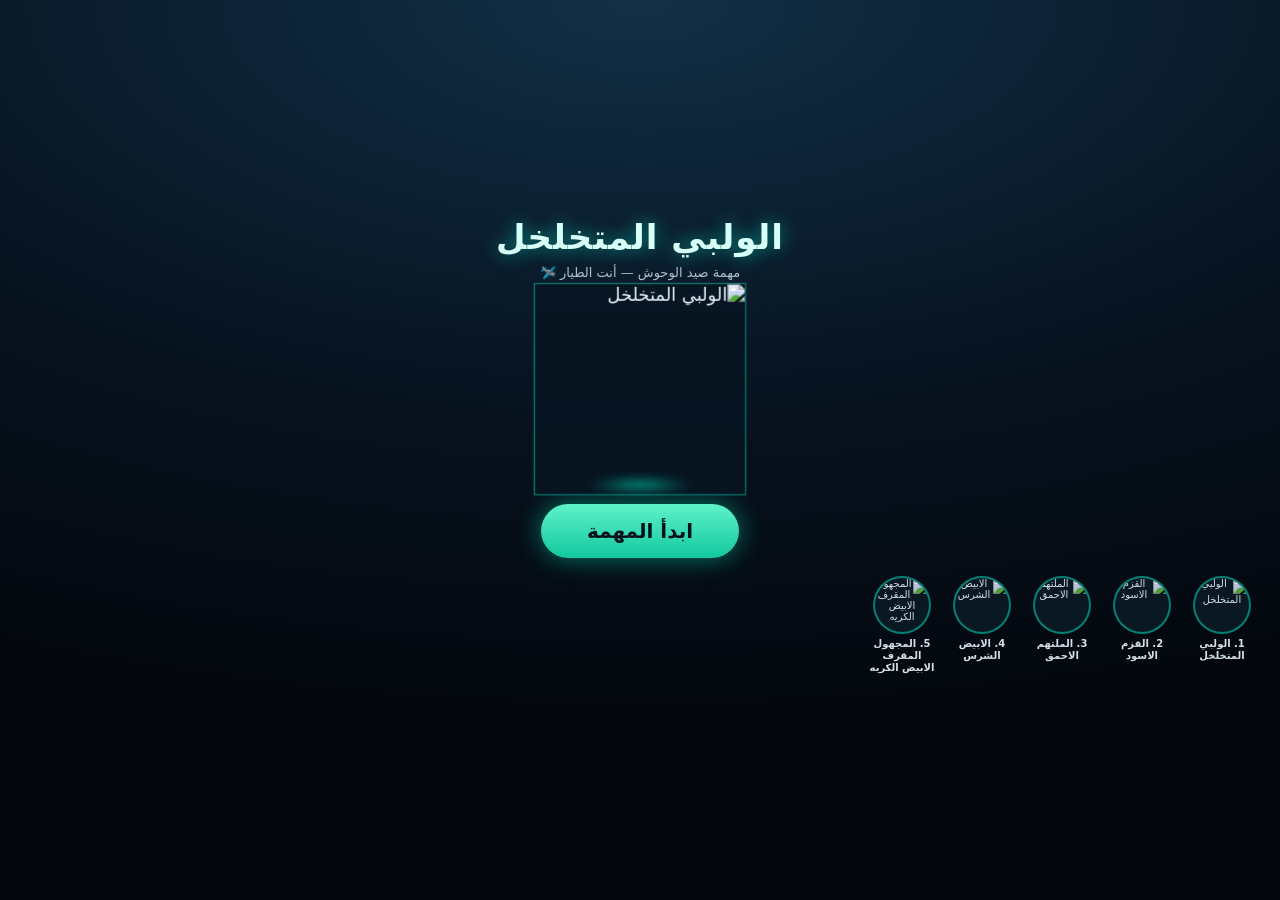
==== index.html @ d109f7a3 "Rename index (1).html to index.html" ====
<!DOCTYPE html>
<html lang="ar" dir="rtl">
<head>
<meta charset="utf-8">
<meta name="viewport" content="width=device-width,initial-scale=1,maximum-scale=1,user-scalable=no,viewport-fit=cover">
<meta name="theme-color" content="#050a12">
<title>الولبي المتخلخل — صيد الوحوش</title>
<style>
  *{box-sizing:border-box;margin:0;padding:0;-webkit-tap-highlight-color:transparent}
  html,body{height:100%;overflow:hidden;background:#050a12;color:#eaf6ff;
    font-family:"Segoe UI",Tahoma,system-ui,-apple-system,sans-serif;
    touch-action:none;overscroll-behavior:none;user-select:none;-webkit-user-select:none}
  #app{position:fixed;inset:0;overflow:hidden}
  .screen{position:absolute;inset:0;display:flex;flex-direction:column}
  .hidden{display:none!important}

  /* ===== شاشة البداية ===== */
  #intro{z-index:10;align-items:center;justify-content:center;gap:14px;padding:16px;
    background:radial-gradient(120% 80% at 50% 0%,#123047 0%,#071320 55%,#03070d 100%);overflow:auto}
  #intro h1{font-size:clamp(22px,7vw,34px);letter-spacing:1px;text-align:center;
    text-shadow:0 0 18px rgba(0,255,220,.55);color:#d8fff7}
  #intro p.sub{font-size:13px;opacity:.75;text-align:center;margin-top:-6px}
  .cube-box{width:190px;height:190px;perspective:900px;flex:0 0 auto}
  .cube{position:relative;width:190px;height:190px;transform-style:preserve-3d;animation:spin 14s linear infinite}
  .cube .face{position:absolute;width:190px;height:190px;border:1px solid rgba(0,255,220,.5);
    background:rgba(8,22,34,.9);overflow:hidden;backface-visibility:hidden}
  .cube .face img{width:100%;height:100%;object-fit:cover;display:block}
  .cube .f{transform:rotateY(0deg) translateZ(95px)}
  .cube .bk{transform:rotateY(180deg) translateZ(95px)}
  .cube .r{transform:rotateY(90deg) translateZ(95px)}
  .cube .l{transform:rotateY(-90deg) translateZ(95px)}
  .cube .t{transform:rotateX(90deg) translateZ(95px)}
  .cube .bt{transform:rotateX(-90deg) translateZ(95px)}
  @keyframes spin{from{transform:rotateX(-20deg) rotateY(0)}to{transform:rotateX(-20deg) rotateY(360deg)}}
  .glow{position:relative}
  .glow:after{content:"";position:absolute;left:50%;bottom:-14px;width:150px;height:26px;transform:translateX(-50%);
    background:radial-gradient(50% 50% at 50% 50%,rgba(0,255,210,.55),transparent 70%);filter:blur(4px)}
  .big-btn{margin-top:6px;padding:15px 46px;border:0;border-radius:40px;font-size:20px;font-weight:700;
    color:#02121a;background:linear-gradient(180deg,#5ef2c8,#13c8a0);box-shadow:0 0 26px rgba(0,255,200,.45);
    font-family:inherit;cursor:pointer;animation:pulse 1.6s ease-in-out infinite}
  @keyframes pulse{0%,100%{transform:scale(1)}50%{transform:scale(1.05)}}
  .roster{display:flex;gap:8px;overflow-x:auto;width:100%;padding:4px 6px 10px;-webkit-overflow-scrolling:touch}
  .roster .m{flex:0 0 auto;width:72px;text-align:center;font-size:10px;opacity:.9}
  .roster .m img{width:58px;height:58px;object-fit:cover;border-radius:50%;border:2px solid rgba(0,255,220,.5);
    background:#0b1a26;display:block;margin:0 auto 4px}
  .roster .m b{display:block;font-weight:600;line-height:1.2}

  /* ===== شاشة اللعبة ===== */
  #game{z-index:5}
  #topbar{position:relative;height:15vh;min-height:88px;max-height:140px;flex:0 0 auto;
    border-bottom:1px solid rgba(0,255,220,.25);background:#04090f}
  #mini{position:absolute;inset:0;width:100%;height:100%;display:block}
  .mini-tag{position:absolute;top:4px;right:8px;font-size:11px;padding:2px 8px;border-radius:20px;
    background:rgba(0,0,0,.5);border:1px solid rgba(0,255,220,.4);color:#7ff5d8;pointer-events:none}
  #muteBtn{position:absolute;top:4px;left:8px;z-index:6;width:34px;height:34px;border-radius:50%;
    border:1px solid rgba(0,255,220,.4);background:rgba(0,0,0,.5);color:#7ff5d8;font-size:15px;cursor:pointer}
  #stage{position:relative;flex:1 1 auto;overflow:hidden}
  #arena{position:absolute;inset:0;width:100%;height:100%;display:block;z-index:1}
  #hud{position:absolute;z-index:3;top:6px;right:8px;left:8px;display:flex;align-items:center;gap:8px;pointer-events:none}
  .hpwrap{flex:1;height:15px;border:1px solid rgba(90,255,170,.55);border-radius:9px;background:rgba(0,0,0,.45);overflow:hidden}
  #hpfill{height:100%;width:100%;background:linear-gradient(90deg,#22c55e,#bef264);transition:width .12s}
  #hpnum{font-size:12px;min-width:56px;text-align:center;background:rgba(0,0,0,.45);padding:3px 6px;border-radius:8px}
  #wavelabel{font-size:12px;padding:3px 10px;border-radius:10px;background:rgba(0,0,0,.45);
    border:1px solid rgba(0,255,220,.35);color:#ffd166;white-space:nowrap}
  #banner{position:absolute;z-index:3;left:50%;top:34%;transform:translateX(-50%);font-size:clamp(18px,6vw,28px);
    font-weight:700;color:#ffe08a;text-shadow:0 0 18px rgba(255,180,0,.6);pointer-events:none;opacity:0;transition:opacity .3s;text-align:center}
  #banner.show{opacity:1}

  /* ===== الجويستيك ===== */
  #joyBase{position:fixed;z-index:8;width:120px;height:120px;border-radius:50%;border:2px solid rgba(0,255,220,.35);
    background:rgba(0,255,220,.07);transform:translate(-50%,-50%);pointer-events:none;display:none}
  #joyKnob{position:absolute;left:50%;top:50%;width:52px;height:52px;margin:-26px 0 0 -26px;border-radius:50%;
    background:radial-gradient(circle at 35% 30%,#9dfff0,#12b79a);box-shadow:0 0 18px rgba(0,255,220,.6)}
  #joyLayer{position:absolute;inset:0;z-index:2}

  /* ===== شاشة النهاية ===== */
  #over{z-index:20;align-items:center;justify-content:center;gap:16px;padding:24px;text-align:center;
    background:rgba(3,7,13,.92);backdrop-filter:blur(3px)}
  #overTitle{font-size:clamp(26px,9vw,44px);font-weight:800;color:#ff5b5b;text-shadow:0 0 26px rgba(255,40,40,.7)}
  #overTitle.win{color:#7dffb2;text-shadow:0 0 26px rgba(0,255,140,.6)}
  #overSub{font-size:14px;opacity:.85;line-height:1.8}
  .row{display:flex;gap:10px;flex-wrap:wrap;justify-content:center}
  .btn2{padding:12px 26px;border-radius:30px;border:1px solid rgba(0,255,220,.5);background:rgba(0,255,220,.12);
    color:#dffff7;font-size:16px;font-family:inherit;cursor:pointer}
  .btn2.solid{background:linear-gradient(180deg,#5ef2c8,#13c8a0);color:#02121a;border:0;font-weight:700}
</style>
</head>
<body>
<div id="app">

  <!-- أول بوص: الصورة جوه مكعب -->
  <div id="intro" class="screen">
    <h1>الولبي المتخلخل</h1>
    <p class="sub">مهمة صيد الوحوش — أنت الطيار 🛩️</p>
    <div class="cube-box glow">
      <div class="cube">
        <div class="face f"><img src="https://i.ibb.co/kg8KTv5J/IMG20260928122647.jpg" alt="الولبي المتخلخل"></div>
        <div class="face bk"></div>
        <div class="face r"></div>
        <div class="face l"></div>
        <div class="face t"></div>
        <div class="face bt"></div>
      </div>
    </div>
    <button class="big-btn" id="startBtn">ابدأ المهمة</button>
    <div class="roster" id="roster"></div>
  </div>

  <!-- شاشة اللعب -->
  <div id="game" class="screen hidden">
    <div id="topbar">
      <canvas id="mini"></canvas>
      <div class="mini-tag">نسخة الطائرة ✈️</div>
      <button id="muteBtn">🔊</button>
    </div>
    <div id="stage">
      <canvas id="arena"></canvas>
      <div id="joyLayer"></div>
      <div id="hud">
        <div class="hpwrap"><div id="hpfill"></div></div>
        <div id="hpnum">100</div>
        <div id="wavelabel">الموجة 1</div>
      </div>
      <div id="banner"></div>
    </div>
  </div>

  <!-- النهاية -->
  <div id="over" class="screen hidden">
    <div id="overTitle">لقد قتلت الزنجي</div>
    <div id="overSub"></div>
    <div class="row">
      <button class="btn2 solid" id="againBtn">إعادة</button>
      <button class="btn2" id="menuBtn">القائمة</button>
    </div>
  </div>

  <div id="joyBase"><div id="joyKnob"></div></div>
</div>

<script>
/* ============================================================
   بيانات الوحوش والصور
   ============================================================ */
const IMG = {
  wolby : 'https://i.ibb.co/kg8KTv5J/IMG20260928122647.jpg',  // 1 الولبي المتخلخل
  dwarf : 'https://i.ibb.co/MkSFHKRn/IMG20260927105029.jpg',  // 2 القزم الاسود
  eater : 'https://i.ibb.co/8nrqvqby/IMG20261004083141.jpg',  // 3 الملتهم الاحمق
  fierce: 'https://i.ibb.co/tpVdhmXd/IMG20260927105042.jpg',  // 4 الابيض الشرس
  horror: 'https://i.ibb.co/tPXL0GkJ/IMG20260927105217.jpg'   // 5 المجهول المقرف الابيض الكريه
};
const WAVES = [
  {key:'wolby' , name:'الولبي المتخلخل'              , hp:8 , speed:95 , hover:290, fire:3.2, bspeed:230, spread:0   , fol:2, dmg:8 , pattern:0, r:78},
  {key:'dwarf' , name:'القزم الاسود'                 , hp:14, speed:115, hover:275, fire:2.4, bspeed:280, spread:0.14, fol:3, dmg:9 , pattern:1, r:74},
  {key:'eater' , name:'الملتهم الاحمق'               , hp:22, speed:135, hover:260, fire:1.8, bspeed:320, spread:0.30, fol:3, dmg:11, pattern:2, r:72},
  {key:'fierce', name:'الابيض الشرس'                 , hp:30, speed:155, hover:245, fire:1.4, bspeed:360, spread:0.45, fol:4, dmg:12, pattern:3, r:70},
  {key:'horror', name:'المجهول المقرف الابيض الكريه' , hp:42, speed:175, hover:230, fire:1.0, bspeed:410, spread:0.60, fol:5, dmg:14, pattern:4, r:68}
];

/* ============================================================
   تحميل الصور
   ============================================================ */
const PICS = {};
for (const k in IMG){ const im = new Image(); im.crossOrigin='anonymous'; im.src = IMG[k]; PICS[k]=im; }

/* ============================================================
   عناصر DOM
   ============================================================ */
const $ = s => document.querySelector(s);
const intro = $('#intro'), game = $('#game'), over = $('#over');
const arena = $('#arena'), mini = $('#mini');
const hpfill = $('#hpfill'), hpnum = $('#hpnum'), wavelabel = $('#wavelabel'), banner = $('#banner');
const joyBase = $('#joyBase'), joyKnob = $('#joyKnob'), joyLayer = $('#joyLayer');
const muteBtn = $('#muteBtn');
const actx = arena.getContext('2d'), mctx = mini.getContext('2d');

/* ============================================================
   صوت بسيط
   ============================================================ */
let AC=null, MUTE=false;
function ac(){ try{ if(!AC) AC=new (window.AudioContext||window.webkitAudioContext)(); if(AC.state==='suspended')AC.resume(); }catch(e){AC=null;} return AC; }
function tone(f1,f2,dur,type,vol){
  const c=ac(); if(!c||MUTE) return;
  const o=c.createOscillator(), g=c.createGain();
  o.type=type||'square'; o.frequency.setValueAtTime(f1,c.currentTime);
  o.frequency.exponentialRampToValueAtTime(Math.max(40,f2),c.currentTime+dur);
  g.gain.setValueAtTime(vol||0.05,c.currentTime);
  g.gain.exponentialRampToValueAtTime(0.0001,c.currentTime+dur);
  o.connect(g); g.connect(c.destination); o.start(); o.stop(c.currentTime+dur+0.02);
}
function boom(dur,vol){
  const c=ac(); if(!c||MUTE) return;
  const n=Math.floor(c.sampleRate*dur), b=c.createBuffer(1,n,c.sampleRate), d=b.getChannelData(0);
  for(let i=0;i<n;i++) d[i]=(Math.random()*2-1)*Math.pow(1-i/n,2);
  const s=c.createBufferSource(); s.buffer=b;
  const g=c.createGain(); g.gain.value=vol||0.18;
  s.connect(g); g.connect(c.destination); s.start();
}
function buzz(){ if(navigator.vibrate) try{navigator.vibrate(35);}catch(e){} }

/* ============================================================
   حالة اللعبة
   ============================================================ */
const ARENA_X = 170, ZMAX = 900, CAM_H = 380, D0 = 350;
const PLAYER_Y = 95, PLAYER_R = 34;
const G = {
  state:'intro', wave:0, score:0, time:0, shake:0, flash:0,
  monster:null, followers:[], bullets:[], ebullets:[], parts:[],
  player:{x:0,z:70,hp:100,maxHp:100,cd:0,inv:0,alive:true},
  joy:{on:false,id:null,ox:0,oy:0,x:0,y:0},
  keys:{}
};

/* ============================================================
   القياسات
   ============================================================ */
let W=0,H=0,CX=0,horizon=0,DPR=1, MW=0,MH=0;
function resize(){
  DPR = Math.min(2, window.devicePixelRatio||1);
  const st = $('#stage').getBoundingClientRect();
  W = Math.max(1,st.width); H = Math.max(1,st.height);
  arena.width = W*DPR; arena.height = H*DPR;
  arena.style.width = W+'px'; arena.style.height = H+'px';
  actx.setTransform(DPR,0,0,DPR,0,0);
  CX = W/2; horizon = H*0.16;

  const tb = $('#topbar').getBoundingClientRect();
  MW = Math.max(1,tb.width); MH = Math.max(1,tb.height);
  mini.width = MW*DPR; mini.height = MH*DPR;
  mini.style.width = MW+'px'; mini.style.height = MH+'px';
  mctx.setTransform(DPR,0,0,DPR,0,0);
}
window.addEventListener('resize', resize);
window.addEventListener('orientationchange', ()=>setTimeout(resize,250));
if (window.visualViewport) window.visualViewport.addEventListener('resize', resize);

/* ============================================================
   الإسقاط (كاميرا حقيقية)
   ============================================================ */
function proj(x,y,z){
  const s = D0/(D0+Math.max(0,z));
  const k = (H-horizon)*s/CAM_H;
  return { x: CX + x*k, y: horizon + (CAM_H-y)*k, k };
}
const clamp=(v,a,b)=>v<a?a:(v>b?b:v);

/* ============================================================
   الجويستيك (سحب في أي مكان بالشاشة)
   ============================================================ */
function joyStart(e){
  if(G.state!=='playing') return;
  const t = e.touches? e.touches[0] : e;
  G.joy.on=true; G.joy.id = (e.touches? e.touches[0].identifier : e.pointerId);
  G.joy.ox=t.clientX; G.joy.oy=t.clientY; G.joy.x=0; G.joy.y=0;
  joyBase.style.display='block';
  joyBase.style.left=t.clientX+'px'; joyBase.style.top=t.clientY+'px';
  joyKnob.style.transform='translate(0px,0px)';
  e.preventDefault();
}
function joyMove(e){
  if(!G.joy.on) return;
  const list = e.touches? Array.from(e.touches) : [e];
  const t = list.find(x=> (e.touches? x.identifier : x.pointerId) === G.joy.id) || list[0];
  if(!t) return;
  const dx = t.clientX-G.joy.ox, dy = t.clientY-G.joy.oy;
  const R = 52, d = Math.hypot(dx,dy);
  const kk = d>R? R/d : 1;
  G.joy.x = (dx*kk)/R; G.joy.y = (dy*kk)/R;
  joyKnob.style.transform = 'translate('+(dx*kk)+'px,'+(dy*kk)+'px)';
  e.preventDefault();
}
function joyEnd(){
  G.joy.on=false; G.joy.x=0; G.joy.y=0; joyBase.style.display='none';
}
joyLayer.addEventListener('touchstart', joyStart, {passive:false});
joyLayer.addEventListener('touchmove', joyMove, {passive:false});
joyLayer.addEventListener('touchend', joyEnd);
joyLayer.addEventListener('touchcancel', joyEnd);
joyLayer.addEventListener('mousedown', joyStart);
window.addEventListener('mousemove', joyMove);
window.addEventListener('mouseup', joyEnd);

window.addEventListener('keydown', e=>{ G.keys[e.key.toLowerCase()]=true; if(e.key===' ') e.preventDefault(); });
window.addEventListener('keyup',   e=>{ G.keys[e.key.toLowerCase()]=false; });

/* ============================================================
   بدء وإيقاف
   ============================================================ */
function startGame(){
  G.state='playing'; G.wave=0; G.score=0; G.time=0;
  G.bullets.length=0; G.ebullets.length=0; G.parts.length=0;
  G.player.x=0; G.player.z=70; G.player.hp=100; G.player.cd=0; G.player.inv=0; G.player.alive=true;
  G.shake=0; G.flash=0;
  intro.classList.add('hidden'); over.classList.add('hidden'); game.classList.remove('hidden');
  resize();
  startWave(0);
}
function startWave(i){
  G.wave=i; const w=WAVES[i];
  G.monster = { x:0, y:PLAYER_Y, z:640, t:0, phase:Math.random()*6, hp:w.hp, maxhp:w.hp,
                r:w.r, fireCd:w.fire*0.8, dashCd:5, dashT:0, hitFlash:0 };
  G.followers.length=0;
  for(let k=0;k<w.fol;k++){
    G.followers.push({ang:Math.random()*6.28, rad:52+Math.random()*40, x:0, y:PLAYER_Y, z:640, hp:1, t:Math.random()*6});
  }
  wavelabel.textContent = 'الموجة '+(i+1)+' — '+w.name;
  showBanner(w.name+' ظهر!');
  tone(220,520,.18,'square',.05);
}
function showBanner(txt){ banner.textContent=txt; banner.classList.add('show'); clearTimeout(showBanner._t);
  showBanner._t = setTimeout(()=>banner.classList.remove('show'), 1400); }

function gameOver(win){
  G.state = win? 'won':'dead';
  const t=$('#overTitle'), s=$('#overSub');
  if(win){ t.textContent='انتهت المهمة! 🏆'; t.classList.add('win');
    s.innerHTML='قتلت كل الوحوش الخمسة 🔪<br>النقاط: '+G.score; }
  else { t.textContent='لقد قتلت الزنجي'; t.classList.remove('win');
    s.innerHTML='الزنجي موت... وبقي الزنوجي 😎<br>وصلت للموجة '+(G.wave+1)+' — النقاط: '+G.score; }
  over.classList.remove('hidden');
  tone(300,60,.5,'sawtooth',.08);
}
$('#startBtn').addEventListener('click', startGame);
$('#againBtn').addEventListener('click', startGame);
$('#menuBtn').addEventListener('click', ()=>{ over.classList.add('hidden'); game.classList.add('hidden'); intro.classList.remove('hidden'); G.state='intro'; });
muteBtn.addEventListener('click', ()=>{ MUTE=!MUTE; muteBtn.textContent = MUTE?'🔇':'🔊'; });

/* ============================================================
   رسم الصور
   ============================================================ */
function drawFace(ctx, img, x, y, r, flash){
  ctx.save();
  ctx.beginPath(); ctx.arc(x,y,Math.max(2,r),0,6.2832); ctx.closePath();
  ctx.save(); ctx.clip();
  if(img && img.complete && img.naturalWidth){
    ctx.drawImage(img, x-r, y-r, r*2, r*2);
  } else {
    const gr=ctx.createRadialGradient(x-r*0.3,y-r*0.35,r*0.1,x,y,r);
    gr.addColorStop(0,'#7c8cff'); gr.addColorStop(1,'#2a0f3d');
    ctx.fillStyle=gr; ctx.fillRect(x-r,y-r,r*2,r*2);
  }
  if(flash>0){ ctx.fillStyle='rgba(255,255,255,'+Math.min(.85,flash)+')'; ctx.fillRect(x-r,y-r,r*2,r*2); }
  ctx.restore();
  ctx.lineWidth=Math.max(1,r*0.09); ctx.strokeStyle='rgba(0,255,210,.75)'; ctx.stroke();
  // عيون حمراء
  ctx.fillStyle='rgba(255,60,60,.9)';
  const ex=r*0.3, ey=-r*0.12, er=Math.max(1.2,r*0.13);
  ctx.beginPath(); ctx.arc(x-ex,y+ey,er,0,6.2832); ctx.arc(x+ex,y+ey,er,0,6.2832); ctx.fill();
  ctx.restore();
}
function drawPlane(ctx, x, y, k, tilt){
  ctx.save(); ctx.translate(x,y); ctx.rotate(tilt||0); ctx.scale(k,k);
  ctx.shadowColor='rgba(0,255,220,.9)'; ctx.shadowBlur=14;
  ctx.fillStyle='#8ffbe4';
  ctx.beginPath(); ctx.moveTo(0,-26); ctx.lineTo(7,-4); ctx.lineTo(24,12); ctx.lineTo(24,19);
  ctx.lineTo(7,11); ctx.lineTo(6,22); ctx.lineTo(14,26); ctx.lineTo(14,30); ctx.lineTo(0,25);
  ctx.lineTo(-14,30); ctx.lineTo(-14,26); ctx.lineTo(-6,22); ctx.lineTo(-7,11); ctx.lineTo(-24,19);
  ctx.lineTo(-24,12); ctx.lineTo(-7,-4); ctx.closePath(); ctx.fill();
  ctx.shadowBlur=0; ctx.fillStyle='#0b5f6b';
  ctx.beginPath(); ctx.ellipse(0,-8,4,10,0,0,6.2832); ctx.fill();
  ctx.restore();
}

/* ============================================================
   تحديث اللعبة
   ============================================================ */
function update(dt){
  G.time += dt;
  if(G.state!=='playing') return;
  const P=G.player, w=WAVES[G.wave];

  if(G.shake>0) G.shake = Math.max(0, G.shake-dt*3);
  if(G.flash>0) G.flash = Math.max(0, G.flash-dt*2.5);

  // --- حركة الطيار (الجويستيك) ---
  let jx = G.joy.x, jy = G.joy.y;
  if(G.keys['arrowleft']||G.keys['a']) jx -= 1;
  if(G.keys['arrowright']||G.keys['d']) jx += 1;
  if(G.keys['arrowup']||G.keys['w']) jy -= 1;
  if(G.keys['arrowdown']||G.keys['s']) jy += 1;
  const m=Math.hypot(jx,jy); if(m>1){jx/=m; jy/=m;}
  const SPD=340;
  P.x += jx*SPD*dt; P.z -= jy*SPD*dt;
  P.x = clamp(P.x, -ARENA_X+26, ARENA_X-26);
  P.z = clamp(P.z, 18, 430);

  // --- إطلاق تلقائي (حركة واحدة بس) ---
  P.cd -= dt;
  if(P.cd<=0 && P.alive){
    P.cd = 0.2;
    let vx=0; const TM=G.monster;
    if(TM && Math.abs(P.x-TM.x)<170) vx = clamp((TM.x-P.x)*1.3, -300, 300);
    G.bullets.push({x:P.x,y:PLAYER_Y,z:P.z+18,vx:vx,vz:760,life:2.2,pr:7});
    tone(760,420,.06,'square',.022);
  }

  // --- الوحش ---
  const M=G.monster;
  if(M){
    M.t += dt;
    if(M.hitFlash>0) M.hitFlash-=dt*4;
    if(M.z > w.hover){ M.z = Math.max(w.hover, M.z - w.speed*dt); }
    // اندفاع للوحش الأخير
    if(w.pattern===4){
      M.dashCd -= dt;
      if(M.dashCd<=0){ M.dashCd=4.5; M.dashT=0.75; }
      if(M.dashT>0){ M.dashT-=dt; M.z = Math.max(150, M.z-210*dt); }
    }
    M.x = Math.sin(M.t*0.85 + M.phase) * (ARENA_X*0.55);
    M.y = PLAYER_Y + Math.sin(M.t*1.7)*12;

    M.fireCd -= dt;
    if(M.fireCd<=0){
      M.fireCd = w.fire*(0.85+Math.random()*0.3);
      shootPattern(M,w);
    }
    if(M.hp<=0){ killMonster(); return; }
  }

  // --- الأتباع (لا يطلقون نار) ---
  for(let i=G.followers.length-1;i>=0;i--){
    const f=G.followers[i];
    f.t += dt; f.ang += dt*1.5;
    const FM=G.monster; if(!FM) break;
    f.x = FM.x + Math.cos(f.ang)*f.rad;
    f.y = PLAYER_Y + Math.sin(f.ang*1.3)*45;
    f.z = FM.z + Math.sin(f.ang*0.8)*40;
    if(P.alive && P.inv<=0){
      const d=Math.hypot(f.x-P.x, f.z-P.z);
      if(d<52){ P.hp -= 6; P.inv=0.5; G.flash=0.5; G.shake=0.5; buzz(); tone(180,90,.12,'sawtooth',.05); }
    }
    if(f.hp<=0) G.followers.splice(i,1);
  }

  // --- رصاصات اللاعب ---
  for(let i=G.bullets.length-1;i>=0;i--){
    const b=G.bullets[i];
    b.pz=b.z; b.x+=b.vx*dt; b.z+=b.vz*dt; b.life-=dt;
    if(b.life<=0 || b.z>ZMAX+40){ G.bullets.splice(i,1); continue; }
    let hitF=false;
    for(let k=G.followers.length-1;k>=0;k--){
      const f=G.followers[k];
      if(b.pz<f.z+30 && b.z>=f.z-30 && Math.abs(b.x-f.x)<42 && Math.abs(b.y-f.y)<50){
        f.hp=0; hitF=true; boom(.12,.08); tone(300,150,.08,'square',.04);
        G.parts.push({x:f.x,y:f.y,z:f.z,vx:(Math.random()-.5)*120,vy:(Math.random()-.5)*120,vz:(Math.random()-.5)*120,life:.5,c:'#7dffb2'});
        break;
      }
    }
    if(hitF){ G.bullets.splice(i,1); continue; }
    if(M && b.pz<M.z+34 && b.z>=M.z-34 && Math.abs(b.x-M.x)<M.r+10 && Math.abs(b.y-M.y)<M.r+14){
      M.hp-=1; M.hitFlash=.8; G.shake=Math.max(G.shake,.25);
      G.parts.push({x:b.x,y:b.y,z:M.z,vx:(Math.random()-.5)*160,vy:(Math.random()-.5)*160,vz:80,life:.4,c:'#ffe08a'});
      tone(520,260,.08,'square',.05);
      G.bullets.splice(i,1);
    }
  }

  // --- رصاصات الوحوش ---
  for(let i=G.ebullets.length-1;i>=0;i--){
    const b=G.ebullets[i];
    b.x+=b.vx*dt; b.y+=b.vy*dt; b.z+=b.vz*dt; b.life-=dt;
    if(b.life<=0 || b.z<-60 || Math.abs(b.x)>900 || b.y<-200){ G.ebullets.splice(i,1); continue; }
    if(P.alive && P.inv<=0){
      const d=Math.hypot(b.x-P.x, (b.y-PLAYER_Y)*0.9, b.z-P.z);
      if(d<PLAYER_R+10){
        P.hp -= b.dmg; P.inv=0.55; G.flash=0.8; G.shake=0.7; buzz();
        tone(220,70,.16,'sawtooth',.07);
        G.ebullets.splice(i,1);
        if(P.hp<=0){ P.hp=0; P.alive=false; gameOver(false); return; }
      }
    }
  }

  // --- جزيئات ---
  for(let i=G.parts.length-1;i>=0;i--){
    const p=G.parts[i];
    p.x+=p.vx*dt; p.y+=p.vy*dt; p.z+=p.vz*dt; p.life-=dt;
    if(p.life<=0) G.parts.splice(i,1);
  }

  // --- الشريط العلوي ---
  hpfill.style.width = (P.hp/P.maxHp*100)+'%';
  hpnum.textContent = Math.ceil(P.hp);
  if(P.hp<30) hpfill.style.background='linear-gradient(90deg,#ef4444,#f97316)';
  else hpfill.style.background='linear-gradient(90deg,#22c55e,#bef264)';
}

function shootPattern(M,w){
  const P=G.player;
  const dx=P.x-M.x, dy=PLAYER_Y-M.y, dz=P.z-M.z;
  const L=Math.hypot(dx,dy,dz)||1;
  const ux=dx/L, uy=dy/L, uz=dz/L;
  const n = w.pattern>=2 ? (w.pattern>=3?3:2) : 1;
  for(let i=0;i<n;i++){
    const a = (i-(n-1)/2)*w.spread;
    const ca=Math.cos(a), sa=Math.sin(a);
    const vx=ux*ca-uz*sa, vz=ux*sa+uz*ca;
    G.ebullets.push({x:M.x, y:M.y, z:M.z-20, vx:vx*w.bspeed, vy:uy*w.bspeed*0.5, vz:vz*w.bspeed,
                      life:4, dmg:w.dmg, r:9});
  }
  if(w.pattern===4 && Math.random()<0.5){
    G.ebullets.push({x:M.x, y:M.y, z:M.z-20, vx:(Math.random()-.5)*160, vy:-20, vz:-180, life:3, dmg:w.dmg, r:9});
  }
  tone(180,120,.09,'triangle',.035);
}

function killMonster(){
  const M=G.monster, w=WAVES[G.wave];
  for(let i=0;i<26;i++){
    G.parts.push({x:M.x+(Math.random()-.5)*M.r, y:M.y+(Math.random()-.5)*M.r, z:M.z,
      vx:(Math.random()-.5)*260, vy:(Math.random()-.5)*260, vz:(Math.random()-.5)*200+60, life:.9, c:'#ffb347'});
  }
  boom(.5,.25); G.shake=1; G.score += 100*(G.wave+1);
  G.monster=null; G.followers.length=0; G.ebullets.length=0;
  tone(400,60,.4,'sawtooth',.08);
  if(G.wave>=WAVES.length-1){ gameOver(true); return; }
  showBanner('اتقضي على '+w.name+' ✅');
  setTimeout(()=>{ if(G.state==='playing') startWave(G.wave+1); }, 1300);
}

/* ============================================================
   رسم الساحة (المكعب)
   ============================================================ */
function drawRoom(ctx){
  const HW=ARENA_X, WH=250;
  const tl=proj(-HW,WH,ZMAX), tr=proj(HW,WH,ZMAX), bl=proj(-HW,0,ZMAX), br=proj(HW,0,ZMAX);
  const g=ctx.createLinearGradient(0,tl.y,0,bl.y);
  g.addColorStop(0,'#0d2438'); g.addColorStop(1,'#061320');
  ctx.fillStyle=g; ctx.fillRect(tl.x,tl.y,br.x-tl.x,bl.y-tl.y);
  const nl=proj(-HW,0,0), nr=proj(HW,0,0);
  ctx.beginPath(); ctx.moveTo(nl.x,nl.y); ctx.lineTo(nr.x,nr.y); ctx.lineTo(br.x,br.y); ctx.lineTo(bl.x,bl.y); ctx.closePath();
  const gf=ctx.createLinearGradient(0,nl.y,0,bl.y);
  gf.addColorStop(0,'#0a1c2c'); gf.addColorStop(1,'#071622');
  ctx.fillStyle=gf; ctx.fill();
  ctx.strokeStyle='rgba(0,255,220,.13)'; ctx.lineWidth=1;
  for(let z=0;z<=ZMAX;z+=90){
    const a=proj(-HW,0,z), b=proj(HW,0,z);
    ctx.beginPath(); ctx.moveTo(a.x,a.y); ctx.lineTo(b.x,b.y); ctx.stroke();
  }
  for(let x=-HW;x<=HW;x+=85){
    const a=proj(x,0,0), b=proj(x,0,ZMAX);
    ctx.beginPath(); ctx.moveTo(a.x,a.y); ctx.lineTo(b.x,b.y); ctx.stroke();
  }
  ctx.strokeStyle='rgba(0,255,220,.55)'; ctx.lineWidth=2;
  const edges=[
    [proj(-HW,0,0),proj(HW,0,0)],[proj(-HW,0,ZMAX),proj(HW,0,ZMAX)],
    [proj(-HW,WH,0),proj(HW,WH,0)],[proj(-HW,WH,ZMAX),proj(HW,WH,ZMAX)],
    [proj(-HW,0,0),proj(-HW,WH,0)],[proj(HW,0,0),proj(HW,WH,0)],
    [proj(-HW,0,ZMAX),proj(-HW,WH,ZMAX)],[proj(HW,0,ZMAX),proj(HW,WH,ZMAX)],
    [proj(-HW,WH,0),proj(-HW,WH,ZMAX)],[proj(HW,WH,0),proj(HW,WH,ZMAX)]
  ];
  edges.forEach(e=>{ ctx.beginPath(); ctx.moveTo(e[0].x,e[0].y); ctx.lineTo(e[1].x,e[1].y); ctx.stroke(); });
  ctx.fillStyle='rgba(120,255,225,.2)'; ctx.textAlign='center';
  ctx.font='bold '+Math.max(12,Math.round(bl.y-tl.y))+'px sans-serif';
  ctx.fillText('مكعب الوحوش', CX, (tl.y+bl.y)/2);
}

function drawArena(){
  const ctx=actx;
  ctx.clearRect(0,0,W,H);
  const bg=ctx.createLinearGradient(0,0,0,H);
  bg.addColorStop(0,'#081826'); bg.addColorStop(1,'#03080e');
  ctx.fillStyle=bg; ctx.fillRect(0,0,W,H);

  ctx.save();
  if(G.shake>0){ const s=G.shake*7; ctx.translate((Math.random()-.5)*s,(Math.random()-.5)*s); }
  drawRoom(ctx);

  const M=G.monster;
  for(const f of G.followers){
    const p=proj(f.x,f.y,f.z);
    drawFace(ctx,PICS[WAVES[G.wave].key],p.x,p.y,Math.max(4,34*p.k),0);
  }
  if(M){
    const p=proj(M.x,M.y,M.z);
    const gg=ctx.createRadialGradient(p.x,p.y,2,p.x,p.y,Math.max(10,M.r*p.k*1.6));
    gg.addColorStop(0,'rgba(255,60,60,.35)'); gg.addColorStop(1,'rgba(255,60,60,0)');
    ctx.fillStyle=gg; ctx.fillRect(p.x-M.r*p.k*1.7,p.y-M.r*p.k*1.7,M.r*p.k*3.4,M.r*p.k*3.4);
    drawFace(ctx,PICS[WAVES[G.wave].key],p.x,p.y,Math.max(6,M.r*p.k),Math.max(0,M.hitFlash));
    const bw=Math.max(40,M.r*p.k*1.6), bx=p.x-bw/2, by=p.y-M.r*p.k-14;
    ctx.fillStyle='rgba(0,0,0,.55)'; ctx.fillRect(bx,by,bw,6);
    ctx.fillStyle='#ef4444'; ctx.fillRect(bx,by,bw*(M.hp/M.maxhp),6);
  }
  for(const b of G.ebullets){
    const p=proj(b.x,b.y,b.z);
    const r=Math.max(2.5,b.r*p.k);
    ctx.shadowColor='rgba(255,80,80,.9)'; ctx.shadowBlur=10;
    ctx.fillStyle='#ff6b6b'; ctx.beginPath(); ctx.arc(p.x,p.y,r,0,6.2832); ctx.fill();
    ctx.shadowBlur=0;
  }
  for(const b of G.bullets){
    const p=proj(b.x,b.y,b.z);
    const r=Math.max(2,b.pr*p.k);
    ctx.shadowColor='rgba(180,255,120,.9)'; ctx.shadowBlur=8;
    ctx.fillStyle='#d9ff7a'; ctx.beginPath(); ctx.arc(p.x,p.y,r,0,6.2832); ctx.fill();
    ctx.shadowBlur=0;
  }
  for(const p of G.parts){
    const q=proj(p.x,p.y,p.z);
    const r=Math.max(1.5,6*p.k);
    ctx.globalAlpha=Math.max(0,p.life);
    ctx.fillStyle=p.c; ctx.beginPath(); ctx.arc(q.x,q.y,r,0,6.2832); ctx.fill();
    ctx.globalAlpha=1;
  }
  const P=G.player;
  if(P.alive){
    const p=proj(P.x,PLAYER_Y,P.z);
    const tilt=clamp(G.joy.x*0.5,-0.5,0.5);
    ctx.globalAlpha = P.inv>0 ? 0.45 : 1;
    drawPlane(ctx,p.x,p.y,p.k*1.1,tilt);
    ctx.globalAlpha=1;
  }
  ctx.restore();

  if(G.flash>0){ ctx.fillStyle='rgba(255,0,0,'+(G.flash*0.5)+')'; ctx.fillRect(0,0,W,H); }
}

/* ============================================================
   نسخة الطائرة (الشريط العلوي)
   ============================================================ */
const MINI = {
  m:{x:1.05, hp:26, max:26, y:.55, t:0},
  p:{x:.12, y:.5, t:0, cd:0},
  bs:[], rs:[]
};
function miniUpdate(dt){
  MINI.m.t+=dt; MINI.p.t+=dt;
  const target=.74;
  if(MINI.m.x>target) MINI.m.x=Math.max(target, MINI.m.x - (0.085+MINI.m.t*0.004)*dt*2.4);
  MINI.m.y = .52 + Math.sin(MINI.m.t*1.4)*.13;
  MINI.p.y = .5 + Math.sin(MINI.p.t*2.2)*.22;
  MINI.p.x = .12 + Math.sin(MINI.p.t*0.7)*.02;
  MINI.p.cd-=dt;
  if(MINI.p.cd<=0){
    MINI.p.cd=.24;
    MINI.bs.push({x:MINI.p.x+.05, y:MINI.p.y});
    tone(900,600,.05,'square',.012);
  }
  for(let i=MINI.bs.length-1;i>=0;i--){
    const b=MINI.bs[i]; b.x+=1.05*dt;
    if(b.x>1.2){ MINI.bs.splice(i,1); continue; }
    if(Math.abs(b.x-MINI.m.x)<0.05 && Math.abs(b.y-MINI.m.y)<0.2){
      MINI.m.hp-=1; MINI.bs.splice(i,1);
      MINI.rs.push({x:MINI.m.x,y:MINI.m.y,t:0});
      tone(600,300,.05,'square',.02);
    }
  }
  for(let i=MINI.rs.length-1;i>=0;i--){ MINI.rs[i].t+=dt; if(MINI.rs[i].t>0.4) MINI.rs.splice(i,1); }
  if(MINI.m.hp<=0){ MINI.m.hp=MINI.m.max; MINI.m.x=1.08; MINI.m.t=0; }
}
function miniDraw(){
  const ctx=mctx; ctx.clearRect(0,0,MW,MH);
  const g=ctx.createLinearGradient(0,0,0,MH);
  g.addColorStop(0,'#123a55'); g.addColorStop(.7,'#0b2130'); g.addColorStop(1,'#081722');
  ctx.fillStyle=g; ctx.fillRect(0,0,MW,MH);
  ctx.fillStyle='rgba(255,255,255,.25)';
  for(let i=0;i<26;i++){ const x=(i*97%MW), y=(i*53%MH); ctx.fillRect(x,y,1.5,1.5); }
  ctx.fillStyle='rgba(0,255,220,.08)'; ctx.fillRect(0,MH*0.78,MW,MH*0.22);
  ctx.strokeStyle='rgba(0,255,220,.3)'; ctx.beginPath(); ctx.moveTo(0,MH*0.78); ctx.lineTo(MW,MH*0.78); ctx.stroke();

  const mk = Math.min(MH*0.30, 32);
  // أتباع الوحش (لا يطلقون نار)
  for(let i=0;i<2;i++){
    const fx=MINI.m.x+0.12+i*0.1, fy=MINI.m.y+0.10+(i%2?0.06:-0.04);
    drawFace(ctx,PICS.wolby,fx*MW,fy*MH,mk*0.5,0);
  }
  // الوحش الأول
  drawFace(ctx,PICS.wolby,MINI.m.x*MW,MINI.m.y*MH,mk,0);
  // رصاصات
  ctx.fillStyle='#d9ff7a';
  for(const b of MINI.bs){ ctx.fillRect(b.x*MW, b.y*MH-1.5, 9, 3); }
  // الطائرة
  const px=MINI.p.x*MW, py=MINI.p.y*MH, ps=Math.min(MH*0.014,1.5);
  ctx.save(); ctx.translate(px,py); ctx.scale(ps*4,ps*4);
  ctx.fillStyle='#9dfff0'; ctx.shadowColor='rgba(0,255,220,.8)'; ctx.shadowBlur=8;
  ctx.beginPath(); ctx.moveTo(10,0); ctx.lineTo(-6,-6); ctx.lineTo(-3,0); ctx.lineTo(-6,6); ctx.closePath(); ctx.fill();
  ctx.restore();
  // انفجارات
  for(const r of MINI.rs){
    ctx.globalAlpha=1-r.t/0.4; ctx.fillStyle='#ffb347';
    ctx.beginPath(); ctx.arc(r.x*MW,r.y*MH,mk*(0.4+r.t),0,6.2832); ctx.fill();
  }
  ctx.globalAlpha=1;
  // شريط صحة الوحش في الشريط
  ctx.fillStyle='rgba(0,0,0,.5)'; ctx.fillRect(6,MH-11,90,6);
  ctx.fillStyle='#ff6b6b'; ctx.fillRect(6,MH-11,90*(MINI.m.hp/MINI.m.max),6);
}

/* ============================================================
   الحلقة الرئيسية
   ============================================================ */
let last=performance.now();
function loop(now){
  let dt=(now-last)/1000; last=now;
  if(dt>0.05) dt=0.05;
  update(dt);
  drawArena();
  miniUpdate(dt); miniDraw();
  requestAnimationFrame(loop);
}

/* ============================================================
   قائمة الوحوش في الشاشة الأولى
   ============================================================ */
(function roster(){
  const r=$('#roster');
  WAVES.forEach((w,i)=>{
    const d=document.createElement('div'); d.className='m';
    d.innerHTML='<img src="'+IMG[w.key]+'" alt="'+w.name+'"><b>'+(i+1)+'. '+w.name+'</b>';
    r.appendChild(d);
  });
})();

/* ============================================================
   تشغيل
   ============================================================ */
resize();
requestAnimationFrame(loop);
</script>
</body>
</html>
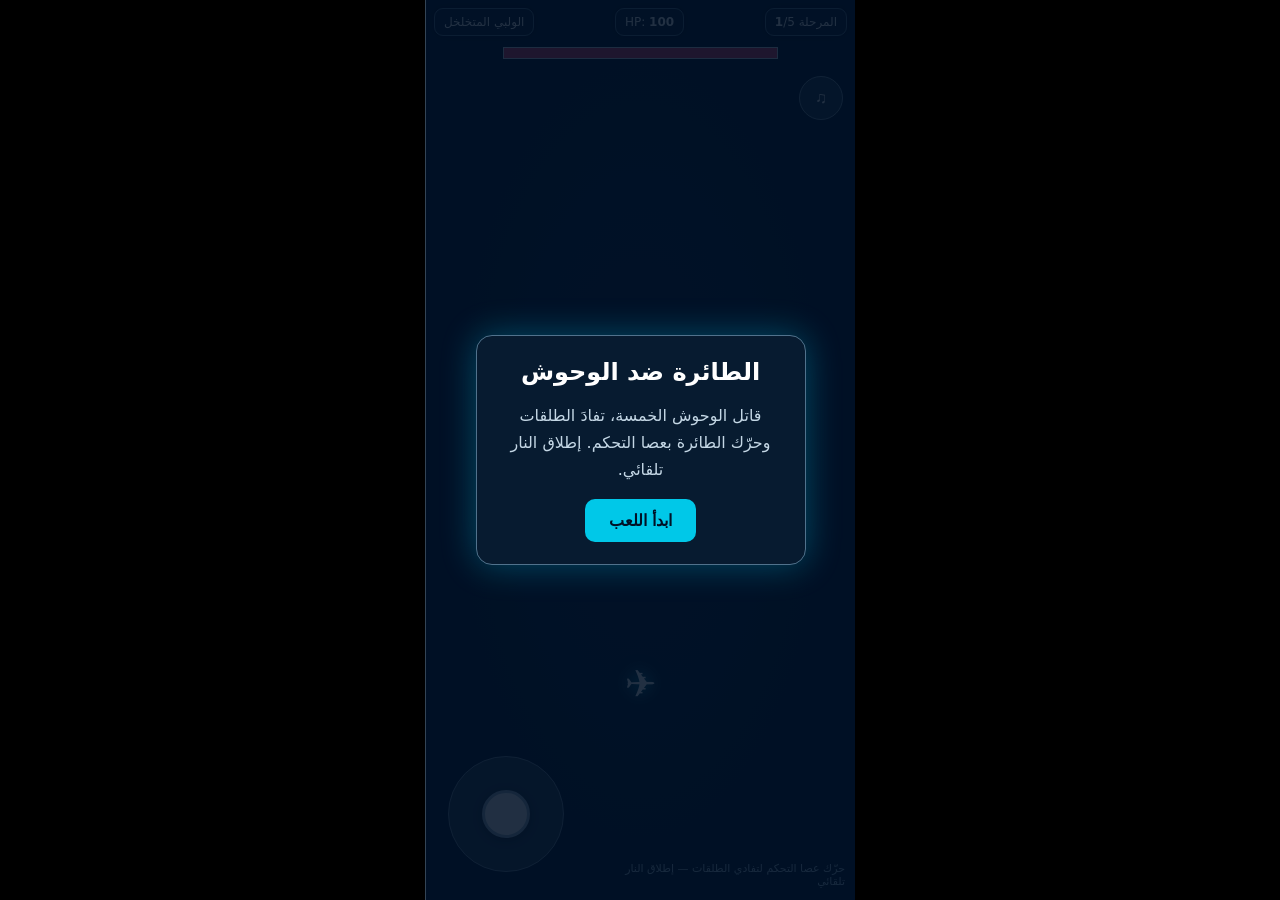
==== commit 75525133: "Update print statement from 'Hello' to 'Goodbye'" ====
--- a/index.html
+++ b/index.html
@@ -1,721 +1,102 @@
-<!DOCTYPE html>
+<!doctype html>
 <html lang="ar" dir="rtl">
 <head>
 <meta charset="utf-8">
-<meta name="viewport" content="width=device-width,initial-scale=1,maximum-scale=1,user-scalable=no,viewport-fit=cover">
-<meta name="theme-color" content="#050a12">
-<title>الولبي المتخلخل — صيد الوحوش</title>
+<meta name="viewport" content="width=device-width,initial-scale=1,maximum-scale=1,user-scalable=no">
+<title>الولبي المتخلخل</title>
 <style>
-  *{box-sizing:border-box;margin:0;padding:0;-webkit-tap-highlight-color:transparent}
-  html,body{height:100%;overflow:hidden;background:#050a12;color:#eaf6ff;
-    font-family:"Segoe UI",Tahoma,system-ui,-apple-system,sans-serif;
-    touch-action:none;overscroll-behavior:none;user-select:none;-webkit-user-select:none}
-  #app{position:fixed;inset:0;overflow:hidden}
-  .screen{position:absolute;inset:0;display:flex;flex-direction:column}
-  .hidden{display:none!important}
-
-  /* ===== شاشة البداية ===== */
-  #intro{z-index:10;align-items:center;justify-content:center;gap:14px;padding:16px;
-    background:radial-gradient(120% 80% at 50% 0%,#123047 0%,#071320 55%,#03070d 100%);overflow:auto}
-  #intro h1{font-size:clamp(22px,7vw,34px);letter-spacing:1px;text-align:center;
-    text-shadow:0 0 18px rgba(0,255,220,.55);color:#d8fff7}
-  #intro p.sub{font-size:13px;opacity:.75;text-align:center;margin-top:-6px}
-  .cube-box{width:190px;height:190px;perspective:900px;flex:0 0 auto}
-  .cube{position:relative;width:190px;height:190px;transform-style:preserve-3d;animation:spin 14s linear infinite}
-  .cube .face{position:absolute;width:190px;height:190px;border:1px solid rgba(0,255,220,.5);
-    background:rgba(8,22,34,.9);overflow:hidden;backface-visibility:hidden}
-  .cube .face img{width:100%;height:100%;object-fit:cover;display:block}
-  .cube .f{transform:rotateY(0deg) translateZ(95px)}
-  .cube .bk{transform:rotateY(180deg) translateZ(95px)}
-  .cube .r{transform:rotateY(90deg) translateZ(95px)}
-  .cube .l{transform:rotateY(-90deg) translateZ(95px)}
-  .cube .t{transform:rotateX(90deg) translateZ(95px)}
-  .cube .bt{transform:rotateX(-90deg) translateZ(95px)}
-  @keyframes spin{from{transform:rotateX(-20deg) rotateY(0)}to{transform:rotateX(-20deg) rotateY(360deg)}}
-  .glow{position:relative}
-  .glow:after{content:"";position:absolute;left:50%;bottom:-14px;width:150px;height:26px;transform:translateX(-50%);
-    background:radial-gradient(50% 50% at 50% 50%,rgba(0,255,210,.55),transparent 70%);filter:blur(4px)}
-  .big-btn{margin-top:6px;padding:15px 46px;border:0;border-radius:40px;font-size:20px;font-weight:700;
-    color:#02121a;background:linear-gradient(180deg,#5ef2c8,#13c8a0);box-shadow:0 0 26px rgba(0,255,200,.45);
-    font-family:inherit;cursor:pointer;animation:pulse 1.6s ease-in-out infinite}
-  @keyframes pulse{0%,100%{transform:scale(1)}50%{transform:scale(1.05)}}
-  .roster{display:flex;gap:8px;overflow-x:auto;width:100%;padding:4px 6px 10px;-webkit-overflow-scrolling:touch}
-  .roster .m{flex:0 0 auto;width:72px;text-align:center;font-size:10px;opacity:.9}
-  .roster .m img{width:58px;height:58px;object-fit:cover;border-radius:50%;border:2px solid rgba(0,255,220,.5);
-    background:#0b1a26;display:block;margin:0 auto 4px}
-  .roster .m b{display:block;font-weight:600;line-height:1.2}
-
-  /* ===== شاشة اللعبة ===== */
-  #game{z-index:5}
-  #topbar{position:relative;height:15vh;min-height:88px;max-height:140px;flex:0 0 auto;
-    border-bottom:1px solid rgba(0,255,220,.25);background:#04090f}
-  #mini{position:absolute;inset:0;width:100%;height:100%;display:block}
-  .mini-tag{position:absolute;top:4px;right:8px;font-size:11px;padding:2px 8px;border-radius:20px;
-    background:rgba(0,0,0,.5);border:1px solid rgba(0,255,220,.4);color:#7ff5d8;pointer-events:none}
-  #muteBtn{position:absolute;top:4px;left:8px;z-index:6;width:34px;height:34px;border-radius:50%;
-    border:1px solid rgba(0,255,220,.4);background:rgba(0,0,0,.5);color:#7ff5d8;font-size:15px;cursor:pointer}
-  #stage{position:relative;flex:1 1 auto;overflow:hidden}
-  #arena{position:absolute;inset:0;width:100%;height:100%;display:block;z-index:1}
-  #hud{position:absolute;z-index:3;top:6px;right:8px;left:8px;display:flex;align-items:center;gap:8px;pointer-events:none}
-  .hpwrap{flex:1;height:15px;border:1px solid rgba(90,255,170,.55);border-radius:9px;background:rgba(0,0,0,.45);overflow:hidden}
-  #hpfill{height:100%;width:100%;background:linear-gradient(90deg,#22c55e,#bef264);transition:width .12s}
-  #hpnum{font-size:12px;min-width:56px;text-align:center;background:rgba(0,0,0,.45);padding:3px 6px;border-radius:8px}
-  #wavelabel{font-size:12px;padding:3px 10px;border-radius:10px;background:rgba(0,0,0,.45);
-    border:1px solid rgba(0,255,220,.35);color:#ffd166;white-space:nowrap}
-  #banner{position:absolute;z-index:3;left:50%;top:34%;transform:translateX(-50%);font-size:clamp(18px,6vw,28px);
-    font-weight:700;color:#ffe08a;text-shadow:0 0 18px rgba(255,180,0,.6);pointer-events:none;opacity:0;transition:opacity .3s;text-align:center}
-  #banner.show{opacity:1}
-
-  /* ===== الجويستيك ===== */
-  #joyBase{position:fixed;z-index:8;width:120px;height:120px;border-radius:50%;border:2px solid rgba(0,255,220,.35);
-    background:rgba(0,255,220,.07);transform:translate(-50%,-50%);pointer-events:none;display:none}
-  #joyKnob{position:absolute;left:50%;top:50%;width:52px;height:52px;margin:-26px 0 0 -26px;border-radius:50%;
-    background:radial-gradient(circle at 35% 30%,#9dfff0,#12b79a);box-shadow:0 0 18px rgba(0,255,220,.6)}
-  #joyLayer{position:absolute;inset:0;z-index:2}
-
-  /* ===== شاشة النهاية ===== */
-  #over{z-index:20;align-items:center;justify-content:center;gap:16px;padding:24px;text-align:center;
-    background:rgba(3,7,13,.92);backdrop-filter:blur(3px)}
-  #overTitle{font-size:clamp(26px,9vw,44px);font-weight:800;color:#ff5b5b;text-shadow:0 0 26px rgba(255,40,40,.7)}
-  #overTitle.win{color:#7dffb2;text-shadow:0 0 26px rgba(0,255,140,.6)}
-  #overSub{font-size:14px;opacity:.85;line-height:1.8}
-  .row{display:flex;gap:10px;flex-wrap:wrap;justify-content:center}
-  .btn2{padding:12px 26px;border-radius:30px;border:1px solid rgba(0,255,220,.5);background:rgba(0,255,220,.12);
-    color:#dffff7;font-size:16px;font-family:inherit;cursor:pointer}
-  .btn2.solid{background:linear-gradient(180deg,#5ef2c8,#13c8a0);color:#02121a;border:0;font-weight:700}
+*{box-sizing:border-box}html,body{margin:0;width:100%;height:100%;overflow:hidden;background:#001126;color:#fff;font-family:system-ui,Arial;touch-action:none}
+#game{position:relative;width:100vw;height:100dvh;overflow:hidden;background:radial-gradient(ellipse at center,#071b31 0,#001126 68%)}
+#hud{position:absolute;top:8px;left:8px;right:8px;z-index:5;display:flex;gap:8px;align-items:center;justify-content:space-between;font-size:12px}
+.panel{background:#06182bdc;border:1px solid #537084;border-radius:9px;padding:6px 9px;box-shadow:0 0 10px #001}
+#bossbar{position:absolute;top:47px;left:18%;width:64%;height:12px;border:1px solid #d7e5f1;background:#06101c;z-index:4}
+#bossfill{height:100%;width:100%;background:#e53c69;transition:width .15s}
+#arena{position:absolute;inset:0;overflow:hidden}
+.enemy{position:absolute;width:54px;height:54px;object-fit:cover;border:1px solid #7a9fb6;box-shadow:0 0 12px #6daaff66;border-radius:3px;user-select:none}
+.enemy.boss{width:76px;height:76px;border:2px solid #ff6a85;box-shadow:0 0 18px #ff315d88}
+.minion{width:32px;height:32px;border-color:#a5bad0}
+#plane{position:absolute;z-index:3;width:38px;height:48px;left:50%;top:76%;transform:translate(-50%,-50%);font-size:38px;filter:drop-shadow(0 0 8px #18dfff);text-align:center;line-height:48px}
+.shot{position:absolute;width:4px;height:16px;border-radius:5px;background:#24e7ff;box-shadow:0 0 9px #24e7ff;z-index:2}
+.bullet{position:absolute;width:7px;height:13px;border-radius:4px;background:#ffb21e;box-shadow:0 0 8px #ff7a00;z-index:2}
+#stick{position:absolute;left:22px;bottom:28px;width:116px;height:116px;border-radius:50%;background:#34495bbd;border:1px solid #6e8598;z-index:8;touch-action:none}
+#knob{position:absolute;width:48px;height:48px;left:33px;top:33px;border-radius:50%;background:#f5fbff;border:3px solid #9fb5c8;box-shadow:0 2px 12px #0008}
+#hint{position:absolute;bottom:12px;right:10px;max-width:54%;font-size:11px;color:#a9c2d5;text-align:right}
+#overlay{position:absolute;inset:0;display:flex;align-items:center;justify-content:center;background:#001126dd;z-index:20;text-align:center;padding:25px}
+#dialog{max-width:330px;background:#071b30;border:1px solid #51728c;border-radius:16px;padding:22px;box-shadow:0 0 35px #00bde955}
+#dialog h1{font-size:24px;margin:0 0 8px}#dialog p{line-height:1.7;color:#c4d7e5}
+button{border:0;border-radius:10px;background:#00c8e8;color:#001126;font-weight:800;font-size:16px;padding:12px 24px}
+#sound{position:absolute;right:12px;top:76px;z-index:7;border-radius:50%;width:44px;height:44px;padding:0;background:#253d51cc;color:white;border:1px solid #7890a3}
+@media(min-width:700px){#game{max-width:430px;margin:auto;border-left:1px solid #345}body{background:#000}}
 </style>
 </head>
 <body>
-<div id="app">
-
-  <!-- أول بوص: الصورة جوه مكعب -->
-  <div id="intro" class="screen">
-    <h1>الولبي المتخلخل</h1>
-    <p class="sub">مهمة صيد الوحوش — أنت الطيار 🛩️</p>
-    <div class="cube-box glow">
-      <div class="cube">
-        <div class="face f"><img src="https://i.ibb.co/kg8KTv5J/IMG20260928122647.jpg" alt="الولبي المتخلخل"></div>
-        <div class="face bk"></div>
-        <div class="face r"></div>
-        <div class="face l"></div>
-        <div class="face t"></div>
-        <div class="face bt"></div>
-      </div>
-    </div>
-    <button class="big-btn" id="startBtn">ابدأ المهمة</button>
-    <div class="roster" id="roster"></div>
-  </div>
-
-  <!-- شاشة اللعب -->
-  <div id="game" class="screen hidden">
-    <div id="topbar">
-      <canvas id="mini"></canvas>
-      <div class="mini-tag">نسخة الطائرة ✈️</div>
-      <button id="muteBtn">🔊</button>
-    </div>
-    <div id="stage">
-      <canvas id="arena"></canvas>
-      <div id="joyLayer"></div>
-      <div id="hud">
-        <div class="hpwrap"><div id="hpfill"></div></div>
-        <div id="hpnum">100</div>
-        <div id="wavelabel">الموجة 1</div>
-      </div>
-      <div id="banner"></div>
-    </div>
-  </div>
-
-  <!-- النهاية -->
-  <div id="over" class="screen hidden">
-    <div id="overTitle">لقد قتلت الزنجي</div>
-    <div id="overSub"></div>
-    <div class="row">
-      <button class="btn2 solid" id="againBtn">إعادة</button>
-      <button class="btn2" id="menuBtn">القائمة</button>
-    </div>
-  </div>
-
-  <div id="joyBase"><div id="joyKnob"></div></div>
+<div id="game">
+ <div id="hud">
+  <div class="panel">المرحلة <b id="level">1</b>/5</div>
+  <div class="panel">HP: <b id="hp">100</b></div>
+  <div class="panel" id="enemyname">الولبي المتخلخل</div>
+ </div>
+ <div id="bossbar"><div id="bossfill"></div></div>
+ <button id="sound" aria-label="الصوت">♫</button>
+ <div id="arena">
+  <div id="plane">✈</div>
+ </div>
+ <div id="stick"><div id="knob"></div></div>
+ <div id="hint">حرّك عصا التحكم لتفادي الطلقات — إطلاق النار تلقائي</div>
+ <div id="overlay"><div id="dialog"><h1>الطائرة ضد الوحوش</h1><p>قاتل الوحوش الخمسة، تفادَ الطلقات وحرّك الطائرة بعصا التحكم. إطلاق النار تلقائي.</p><button id="start">ابدأ اللعب</button></div></div>
 </div>
-
 <script>
-/* ============================================================
-   بيانات الوحوش والصور
-   ============================================================ */
-const IMG = {
-  wolby : 'https://i.ibb.co/kg8KTv5J/IMG20260928122647.jpg',  // 1 الولبي المتخلخل
-  dwarf : 'https://i.ibb.co/MkSFHKRn/IMG20260927105029.jpg',  // 2 القزم الاسود
-  eater : 'https://i.ibb.co/8nrqvqby/IMG20261004083141.jpg',  // 3 الملتهم الاحمق
-  fierce: 'https://i.ibb.co/tpVdhmXd/IMG20260927105042.jpg',  // 4 الابيض الشرس
-  horror: 'https://i.ibb.co/tPXL0GkJ/IMG20260927105217.jpg'   // 5 المجهول المقرف الابيض الكريه
-};
-const WAVES = [
-  {key:'wolby' , name:'الولبي المتخلخل'              , hp:8 , speed:95 , hover:290, fire:3.2, bspeed:230, spread:0   , fol:2, dmg:8 , pattern:0, r:78},
-  {key:'dwarf' , name:'القزم الاسود'                 , hp:14, speed:115, hover:275, fire:2.4, bspeed:280, spread:0.14, fol:3, dmg:9 , pattern:1, r:74},
-  {key:'eater' , name:'الملتهم الاحمق'               , hp:22, speed:135, hover:260, fire:1.8, bspeed:320, spread:0.30, fol:3, dmg:11, pattern:2, r:72},
-  {key:'fierce', name:'الابيض الشرس'                 , hp:30, speed:155, hover:245, fire:1.4, bspeed:360, spread:0.45, fol:4, dmg:12, pattern:3, r:70},
-  {key:'horror', name:'المجهول المقرف الابيض الكريه' , hp:42, speed:175, hover:230, fire:1.0, bspeed:410, spread:0.60, fol:5, dmg:14, pattern:4, r:68}
+(()=>{
+const arena=document.getElementById('arena'),plane=document.getElementById('plane'),stick=document.getElementById('stick'),knob=document.getElementById('knob');
+const hpEl=document.getElementById('hp'),levelEl=document.getElementById('level'),nameEl=document.getElementById('enemyname'),bar=document.getElementById('bossfill'),overlay=document.getElementById('overlay');
+const bosses=[
+ {name:'الولبي المتخلخل',img:'https://i.ibb.co/kg8KTv5J/IMG20260928122647.jpg',hp:12,minions:2,rate:1150},
+ {name:'القزم الأسود',img:'https://i.ibb.co/MkSFHKRn/IMG20260927105029.jpg',hp:18,minions:3,rate:950},
+ {name:'الملتهم الأحمق',img:'https://i.ibb.co/8nrqvqby/IMG20261004083141.jpg',hp:25,minions:3,rate:780},
+ {name:'الأبيض الشرس',img:'https://i.ibb.co/tpVdhmXd/IMG20260927105042.jpg',hp:34,minions:4,rate:650},
+ {name:'المجهول المقرف الأبيض الكريه',img:'https://i.ibb.co/tPXL0GkJ/IMG20260927105217.jpg',hp:48,minions:5,rate:520}
 ];
-
-/* ============================================================
-   تحميل الصور
-   ============================================================ */
-const PICS = {};
-for (const k in IMG){ const im = new Image(); im.crossOrigin='anonymous'; im.src = IMG[k]; PICS[k]=im; }
-
-/* ============================================================
-   عناصر DOM
-   ============================================================ */
-const $ = s => document.querySelector(s);
-const intro = $('#intro'), game = $('#game'), over = $('#over');
-const arena = $('#arena'), mini = $('#mini');
-const hpfill = $('#hpfill'), hpnum = $('#hpnum'), wavelabel = $('#wavelabel'), banner = $('#banner');
-const joyBase = $('#joyBase'), joyKnob = $('#joyKnob'), joyLayer = $('#joyLayer');
-const muteBtn = $('#muteBtn');
-const actx = arena.getContext('2d'), mctx = mini.getContext('2d');
-
-/* ============================================================
-   صوت بسيط
-   ============================================================ */
-let AC=null, MUTE=false;
-function ac(){ try{ if(!AC) AC=new (window.AudioContext||window.webkitAudioContext)(); if(AC.state==='suspended')AC.resume(); }catch(e){AC=null;} return AC; }
-function tone(f1,f2,dur,type,vol){
-  const c=ac(); if(!c||MUTE) return;
-  const o=c.createOscillator(), g=c.createGain();
-  o.type=type||'square'; o.frequency.setValueAtTime(f1,c.currentTime);
-  o.frequency.exponentialRampToValueAtTime(Math.max(40,f2),c.currentTime+dur);
-  g.gain.setValueAtTime(vol||0.05,c.currentTime);
-  g.gain.exponentialRampToValueAtTime(0.0001,c.currentTime+dur);
-  o.connect(g); g.connect(c.destination); o.start(); o.stop(c.currentTime+dur+0.02);
+let W,H,px=.5,py=.76,dx=0,dy=0,playing=false,hp=100,stage=0,boss=null,enemies=[],shots=[],bullets=[],lastShot=0,lastEnemyShot=0,lastSpawn=0,lastTime=0,raf=0;
+function size(){W=arena.clientWidth;H=arena.clientHeight;px=Math.min(1,Math.max(0,px));py=Math.min(1,Math.max(0,py))}
+window.addEventListener('resize',size);size();
+function el(tag,cls){let n=document.createElement(tag);if(cls)n.className=cls;arena.appendChild(n);return n}
+function spawnEnemy(isBoss=false){
+ const spec=bosses[stage],node=el('img','enemy'+(isBoss?' boss':' minion'));node.src=spec.img;node.alt=spec.name;
+ const e={node,x:isBoss?W*.5:Math.random()*(W-40)+20,y:isBoss?H*.17:Math.random()*H*.35+H*.08,isBoss,hp:isBoss?spec.hp:2,max:isBoss?spec.hp:2,phase:Math.random()*7};
+ enemies.push(e);return e
 }
-function boom(dur,vol){
-  const c=ac(); if(!c||MUTE) return;
-  const n=Math.floor(c.sampleRate*dur), b=c.createBuffer(1,n,c.sampleRate), d=b.getChannelData(0);
-  for(let i=0;i<n;i++) d[i]=(Math.random()*2-1)*Math.pow(1-i/n,2);
-  const s=c.createBufferSource(); s.buffer=b;
-  const g=c.createGain(); g.gain.value=vol||0.18;
-  s.connect(g); g.connect(c.destination); s.start();
+function startStage(){enemies.forEach(e=>e.node.remove());enemies=[];shots.forEach(x=>x.node.remove());shots=[];bullets.forEach(x=>x.node.remove());bullets=[];boss=spawnEnemy(true);for(let i=0;i<bosses[stage].minions;i++)spawnEnemy(false);nameEl.textContent=bosses[stage].name;levelEl.textContent=stage+1;bar.style.width='100%';}
+function shootPlayer(t){if(t-lastShot<190)return;lastShot=t;const s=el('div','shot');s.style.left=(px*W-2)+'px';s.style.top=(py*H-28)+'px';shots.push({node:s,x:px*W,y:py*H-28})}
+function shootEnemy(e){const b=el('div','bullet');b.style.left=e.x+'px';b.style.top=(e.y+24)+'px';let tx=px*W,ty=py*H,dx=tx-e.x,dy=ty-e.y,len=Math.hypot(dx,dy)||1;bullets.push({node:b,x:e.x,y:e.y+24,vx:dx/len*2.5,vy:dy/len*2.5})}
+function end(msg,title){playing=false;overlay.style.display='flex';document.getElementById('dialog').innerHTML='<h1>'+title+'</h1><p>'+msg+'</p><button id="again">العب مرة أخرى</button>';document.getElementById('again').onclick=reset}
+function reset(){hp=100;stage=0;px=.5;py=.76;hpEl.textContent=hp;overlay.style.display='none';playing=true;startStage();lastTime=performance.now();cancelAnimationFrame(raf);raf=requestAnimationFrame(loop)}
+function loop(t){
+ if(!playing)return;let dt=Math.min(32,t-(lastTime||t));lastTime=t;
+ px=Math.max(.06,Math.min(.94,px+dx*dt*.00065));py=Math.max(.12,Math.min(.91,py+dy*dt*.00065));
+ plane.style.left=(px*W)+'px';plane.style.top=(py*H)+'px';shootPlayer(t);
+ enemies.forEach(e=>{
+  if(e.isBoss){e.x=W*.5+Math.sin(t*.001)*W*.27;e.y=H*.15+Math.sin(t*.0017)*12}
+  else {e.x+=Math.sin(t*.0015+e.phase)*.7;e.y+=Math.sin(t*.001+e.phase)*.25}
+  e.node.style.left=(e.x-(e.isBoss?38:16))+'px';e.node.style.top=(e.y-(e.isBoss?38:16))+'px';
+ });
+ if(t-lastEnemyShot>bosses[stage].rate){enemies.filter(e=>e.isBoss||stage>1).forEach(e=>shootEnemy(e));lastEnemyShot=t}
+ shots.forEach(s=>{s.y-=7;s.node.style.top=s.y+'px';for(let i=enemies.length-1;i>=0;i--){let e=enemies[i];if(Math.abs(s.x-e.x)<(e.isBoss?39:20)&&Math.abs(s.y-e.y)<(e.isBoss?40:23)){e.hp--;s.y=-100;if(e.hp<=0){e.node.remove();enemies.splice(i,1);if(e.isBoss){stage++;if(stage>=bosses.length){end('لقد هزمت جميع الوحوش وأنقذت الطائرة!','انتصار!');return}else{startStage();return}}}break}}});
+ shots=shots.filter(s=>{if(s.y<-25){s.node.remove();return false}return true});
+ bullets.forEach(b=>{b.x+=b.vx;b.y+=b.vy;b.node.style.left=b.x+'px';b.node.style.top=b.y+'px';if(Math.hypot(b.x-px*W,b.y-py*H)<23){hp-=1;b.y=H+99;hpEl.textContent=hp}});
+ bullets=bullets.filter(b=>{if(b.y>H+20||b.x<0||b.x>W){b.node.remove();return false}return true});
+ bar.style.width=(boss?Math.max(0,boss.hp/boss.max*100):100)+'%';
+ if(hp<=0){end('لقد هُزمت الطائرة. جرّب مرة أخرى وتفادَ الطلقات.','انتهت اللعبة');return}
+ raf=requestAnimationFrame(loop)
 }
-function buzz(){ if(navigator.vibrate) try{navigator.vibrate(35);}catch(e){} }
-
-/* ============================================================
-   حالة اللعبة
-   ============================================================ */
-const ARENA_X = 170, ZMAX = 900, CAM_H = 380, D0 = 350;
-const PLAYER_Y = 95, PLAYER_R = 34;
-const G = {
-  state:'intro', wave:0, score:0, time:0, shake:0, flash:0,
-  monster:null, followers:[], bullets:[], ebullets:[], parts:[],
-  player:{x:0,z:70,hp:100,maxHp:100,cd:0,inv:0,alive:true},
-  joy:{on:false,id:null,ox:0,oy:0,x:0,y:0},
-  keys:{}
-};
-
-/* ============================================================
-   القياسات
-   ============================================================ */
-let W=0,H=0,CX=0,horizon=0,DPR=1, MW=0,MH=0;
-function resize(){
-  DPR = Math.min(2, window.devicePixelRatio||1);
-  const st = $('#stage').getBoundingClientRect();
-  W = Math.max(1,st.width); H = Math.max(1,st.height);
-  arena.width = W*DPR; arena.height = H*DPR;
-  arena.style.width = W+'px'; arena.style.height = H+'px';
-  actx.setTransform(DPR,0,0,DPR,0,0);
-  CX = W/2; horizon = H*0.16;
-
-  const tb = $('#topbar').getBoundingClientRect();
-  MW = Math.max(1,tb.width); MH = Math.max(1,tb.height);
-  mini.width = MW*DPR; mini.height = MH*DPR;
-  mini.style.width = MW+'px'; mini.style.height = MH+'px';
-  mctx.setTransform(DPR,0,0,DPR,0,0);
-}
-window.addEventListener('resize', resize);
-window.addEventListener('orientationchange', ()=>setTimeout(resize,250));
-if (window.visualViewport) window.visualViewport.addEventListener('resize', resize);
-
-/* ============================================================
-   الإسقاط (كاميرا حقيقية)
-   ============================================================ */
-function proj(x,y,z){
-  const s = D0/(D0+Math.max(0,z));
-  const k = (H-horizon)*s/CAM_H;
-  return { x: CX + x*k, y: horizon + (CAM_H-y)*k, k };
-}
-const clamp=(v,a,b)=>v<a?a:(v>b?b:v);
-
-/* ============================================================
-   الجويستيك (سحب في أي مكان بالشاشة)
-   ============================================================ */
-function joyStart(e){
-  if(G.state!=='playing') return;
-  const t = e.touches? e.touches[0] : e;
-  G.joy.on=true; G.joy.id = (e.touches? e.touches[0].identifier : e.pointerId);
-  G.joy.ox=t.clientX; G.joy.oy=t.clientY; G.joy.x=0; G.joy.y=0;
-  joyBase.style.display='block';
-  joyBase.style.left=t.clientX+'px'; joyBase.style.top=t.clientY+'px';
-  joyKnob.style.transform='translate(0px,0px)';
-  e.preventDefault();
-}
-function joyMove(e){
-  if(!G.joy.on) return;
-  const list = e.touches? Array.from(e.touches) : [e];
-  const t = list.find(x=> (e.touches? x.identifier : x.pointerId) === G.joy.id) || list[0];
-  if(!t) return;
-  const dx = t.clientX-G.joy.ox, dy = t.clientY-G.joy.oy;
-  const R = 52, d = Math.hypot(dx,dy);
-  const kk = d>R? R/d : 1;
-  G.joy.x = (dx*kk)/R; G.joy.y = (dy*kk)/R;
-  joyKnob.style.transform = 'translate('+(dx*kk)+'px,'+(dy*kk)+'px)';
-  e.preventDefault();
-}
-function joyEnd(){
-  G.joy.on=false; G.joy.x=0; G.joy.y=0; joyBase.style.display='none';
-}
-joyLayer.addEventListener('touchstart', joyStart, {passive:false});
-joyLayer.addEventListener('touchmove', joyMove, {passive:false});
-joyLayer.addEventListener('touchend', joyEnd);
-joyLayer.addEventListener('touchcancel', joyEnd);
-joyLayer.addEventListener('mousedown', joyStart);
-window.addEventListener('mousemove', joyMove);
-window.addEventListener('mouseup', joyEnd);
-
-window.addEventListener('keydown', e=>{ G.keys[e.key.toLowerCase()]=true; if(e.key===' ') e.preventDefault(); });
-window.addEventListener('keyup',   e=>{ G.keys[e.key.toLowerCase()]=false; });
-
-/* ============================================================
-   بدء وإيقاف
-   ============================================================ */
-function startGame(){
-  G.state='playing'; G.wave=0; G.score=0; G.time=0;
-  G.bullets.length=0; G.ebullets.length=0; G.parts.length=0;
-  G.player.x=0; G.player.z=70; G.player.hp=100; G.player.cd=0; G.player.inv=0; G.player.alive=true;
-  G.shake=0; G.flash=0;
-  intro.classList.add('hidden'); over.classList.add('hidden'); game.classList.remove('hidden');
-  resize();
-  startWave(0);
-}
-function startWave(i){
-  G.wave=i; const w=WAVES[i];
-  G.monster = { x:0, y:PLAYER_Y, z:640, t:0, phase:Math.random()*6, hp:w.hp, maxhp:w.hp,
-                r:w.r, fireCd:w.fire*0.8, dashCd:5, dashT:0, hitFlash:0 };
-  G.followers.length=0;
-  for(let k=0;k<w.fol;k++){
-    G.followers.push({ang:Math.random()*6.28, rad:52+Math.random()*40, x:0, y:PLAYER_Y, z:640, hp:1, t:Math.random()*6});
-  }
-  wavelabel.textContent = 'الموجة '+(i+1)+' — '+w.name;
-  showBanner(w.name+' ظهر!');
-  tone(220,520,.18,'square',.05);
-}
-function showBanner(txt){ banner.textContent=txt; banner.classList.add('show'); clearTimeout(showBanner._t);
-  showBanner._t = setTimeout(()=>banner.classList.remove('show'), 1400); }
-
-function gameOver(win){
-  G.state = win? 'won':'dead';
-  const t=$('#overTitle'), s=$('#overSub');
-  if(win){ t.textContent='انتهت المهمة! 🏆'; t.classList.add('win');
-    s.innerHTML='قتلت كل الوحوش الخمسة 🔪<br>النقاط: '+G.score; }
-  else { t.textContent='لقد قتلت الزنجي'; t.classList.remove('win');
-    s.innerHTML='الزنجي موت... وبقي الزنوجي 😎<br>وصلت للموجة '+(G.wave+1)+' — النقاط: '+G.score; }
-  over.classList.remove('hidden');
-  tone(300,60,.5,'sawtooth',.08);
-}
-$('#startBtn').addEventListener('click', startGame);
-$('#againBtn').addEventListener('click', startGame);
-$('#menuBtn').addEventListener('click', ()=>{ over.classList.add('hidden'); game.classList.add('hidden'); intro.classList.remove('hidden'); G.state='intro'; });
-muteBtn.addEventListener('click', ()=>{ MUTE=!MUTE; muteBtn.textContent = MUTE?'🔇':'🔊'; });
-
-/* ============================================================
-   رسم الصور
-   ============================================================ */
-function drawFace(ctx, img, x, y, r, flash){
-  ctx.save();
-  ctx.beginPath(); ctx.arc(x,y,Math.max(2,r),0,6.2832); ctx.closePath();
-  ctx.save(); ctx.clip();
-  if(img && img.complete && img.naturalWidth){
-    ctx.drawImage(img, x-r, y-r, r*2, r*2);
-  } else {
-    const gr=ctx.createRadialGradient(x-r*0.3,y-r*0.35,r*0.1,x,y,r);
-    gr.addColorStop(0,'#7c8cff'); gr.addColorStop(1,'#2a0f3d');
-    ctx.fillStyle=gr; ctx.fillRect(x-r,y-r,r*2,r*2);
-  }
-  if(flash>0){ ctx.fillStyle='rgba(255,255,255,'+Math.min(.85,flash)+')'; ctx.fillRect(x-r,y-r,r*2,r*2); }
-  ctx.restore();
-  ctx.lineWidth=Math.max(1,r*0.09); ctx.strokeStyle='rgba(0,255,210,.75)'; ctx.stroke();
-  // عيون حمراء
-  ctx.fillStyle='rgba(255,60,60,.9)';
-  const ex=r*0.3, ey=-r*0.12, er=Math.max(1.2,r*0.13);
-  ctx.beginPath(); ctx.arc(x-ex,y+ey,er,0,6.2832); ctx.arc(x+ex,y+ey,er,0,6.2832); ctx.fill();
-  ctx.restore();
-}
-function drawPlane(ctx, x, y, k, tilt){
-  ctx.save(); ctx.translate(x,y); ctx.rotate(tilt||0); ctx.scale(k,k);
-  ctx.shadowColor='rgba(0,255,220,.9)'; ctx.shadowBlur=14;
-  ctx.fillStyle='#8ffbe4';
-  ctx.beginPath(); ctx.moveTo(0,-26); ctx.lineTo(7,-4); ctx.lineTo(24,12); ctx.lineTo(24,19);
-  ctx.lineTo(7,11); ctx.lineTo(6,22); ctx.lineTo(14,26); ctx.lineTo(14,30); ctx.lineTo(0,25);
-  ctx.lineTo(-14,30); ctx.lineTo(-14,26); ctx.lineTo(-6,22); ctx.lineTo(-7,11); ctx.lineTo(-24,19);
-  ctx.lineTo(-24,12); ctx.lineTo(-7,-4); ctx.closePath(); ctx.fill();
-  ctx.shadowBlur=0; ctx.fillStyle='#0b5f6b';
-  ctx.beginPath(); ctx.ellipse(0,-8,4,10,0,0,6.2832); ctx.fill();
-  ctx.restore();
-}
-
-/* ============================================================
-   تحديث اللعبة
-   ============================================================ */
-function update(dt){
-  G.time += dt;
-  if(G.state!=='playing') return;
-  const P=G.player, w=WAVES[G.wave];
-
-  if(G.shake>0) G.shake = Math.max(0, G.shake-dt*3);
-  if(G.flash>0) G.flash = Math.max(0, G.flash-dt*2.5);
-
-  // --- حركة الطيار (الجويستيك) ---
-  let jx = G.joy.x, jy = G.joy.y;
-  if(G.keys['arrowleft']||G.keys['a']) jx -= 1;
-  if(G.keys['arrowright']||G.keys['d']) jx += 1;
-  if(G.keys['arrowup']||G.keys['w']) jy -= 1;
-  if(G.keys['arrowdown']||G.keys['s']) jy += 1;
-  const m=Math.hypot(jx,jy); if(m>1){jx/=m; jy/=m;}
-  const SPD=340;
-  P.x += jx*SPD*dt; P.z -= jy*SPD*dt;
-  P.x = clamp(P.x, -ARENA_X+26, ARENA_X-26);
-  P.z = clamp(P.z, 18, 430);
-
-  // --- إطلاق تلقائي (حركة واحدة بس) ---
-  P.cd -= dt;
-  if(P.cd<=0 && P.alive){
-    P.cd = 0.2;
-    let vx=0; const TM=G.monster;
-    if(TM && Math.abs(P.x-TM.x)<170) vx = clamp((TM.x-P.x)*1.3, -300, 300);
-    G.bullets.push({x:P.x,y:PLAYER_Y,z:P.z+18,vx:vx,vz:760,life:2.2,pr:7});
-    tone(760,420,.06,'square',.022);
-  }
-
-  // --- الوحش ---
-  const M=G.monster;
-  if(M){
-    M.t += dt;
-    if(M.hitFlash>0) M.hitFlash-=dt*4;
-    if(M.z > w.hover){ M.z = Math.max(w.hover, M.z - w.speed*dt); }
-    // اندفاع للوحش الأخير
-    if(w.pattern===4){
-      M.dashCd -= dt;
-      if(M.dashCd<=0){ M.dashCd=4.5; M.dashT=0.75; }
-      if(M.dashT>0){ M.dashT-=dt; M.z = Math.max(150, M.z-210*dt); }
-    }
-    M.x = Math.sin(M.t*0.85 + M.phase) * (ARENA_X*0.55);
-    M.y = PLAYER_Y + Math.sin(M.t*1.7)*12;
-
-    M.fireCd -= dt;
-    if(M.fireCd<=0){
-      M.fireCd = w.fire*(0.85+Math.random()*0.3);
-      shootPattern(M,w);
-    }
-    if(M.hp<=0){ killMonster(); return; }
-  }
-
-  // --- الأتباع (لا يطلقون نار) ---
-  for(let i=G.followers.length-1;i>=0;i--){
-    const f=G.followers[i];
-    f.t += dt; f.ang += dt*1.5;
-    const FM=G.monster; if(!FM) break;
-    f.x = FM.x + Math.cos(f.ang)*f.rad;
-    f.y = PLAYER_Y + Math.sin(f.ang*1.3)*45;
-    f.z = FM.z + Math.sin(f.ang*0.8)*40;
-    if(P.alive && P.inv<=0){
-      const d=Math.hypot(f.x-P.x, f.z-P.z);
-      if(d<52){ P.hp -= 6; P.inv=0.5; G.flash=0.5; G.shake=0.5; buzz(); tone(180,90,.12,'sawtooth',.05); }
-    }
-    if(f.hp<=0) G.followers.splice(i,1);
-  }
-
-  // --- رصاصات اللاعب ---
-  for(let i=G.bullets.length-1;i>=0;i--){
-    const b=G.bullets[i];
-    b.pz=b.z; b.x+=b.vx*dt; b.z+=b.vz*dt; b.life-=dt;
-    if(b.life<=0 || b.z>ZMAX+40){ G.bullets.splice(i,1); continue; }
-    let hitF=false;
-    for(let k=G.followers.length-1;k>=0;k--){
-      const f=G.followers[k];
-      if(b.pz<f.z+30 && b.z>=f.z-30 && Math.abs(b.x-f.x)<42 && Math.abs(b.y-f.y)<50){
-        f.hp=0; hitF=true; boom(.12,.08); tone(300,150,.08,'square',.04);
-        G.parts.push({x:f.x,y:f.y,z:f.z,vx:(Math.random()-.5)*120,vy:(Math.random()-.5)*120,vz:(Math.random()-.5)*120,life:.5,c:'#7dffb2'});
-        break;
-      }
-    }
-    if(hitF){ G.bullets.splice(i,1); continue; }
-    if(M && b.pz<M.z+34 && b.z>=M.z-34 && Math.abs(b.x-M.x)<M.r+10 && Math.abs(b.y-M.y)<M.r+14){
-      M.hp-=1; M.hitFlash=.8; G.shake=Math.max(G.shake,.25);
-      G.parts.push({x:b.x,y:b.y,z:M.z,vx:(Math.random()-.5)*160,vy:(Math.random()-.5)*160,vz:80,life:.4,c:'#ffe08a'});
-      tone(520,260,.08,'square',.05);
-      G.bullets.splice(i,1);
-    }
-  }
-
-  // --- رصاصات الوحوش ---
-  for(let i=G.ebullets.length-1;i>=0;i--){
-    const b=G.ebullets[i];
-    b.x+=b.vx*dt; b.y+=b.vy*dt; b.z+=b.vz*dt; b.life-=dt;
-    if(b.life<=0 || b.z<-60 || Math.abs(b.x)>900 || b.y<-200){ G.ebullets.splice(i,1); continue; }
-    if(P.alive && P.inv<=0){
-      const d=Math.hypot(b.x-P.x, (b.y-PLAYER_Y)*0.9, b.z-P.z);
-      if(d<PLAYER_R+10){
-        P.hp -= b.dmg; P.inv=0.55; G.flash=0.8; G.shake=0.7; buzz();
-        tone(220,70,.16,'sawtooth',.07);
-        G.ebullets.splice(i,1);
-        if(P.hp<=0){ P.hp=0; P.alive=false; gameOver(false); return; }
-      }
-    }
-  }
-
-  // --- جزيئات ---
-  for(let i=G.parts.length-1;i>=0;i--){
-    const p=G.parts[i];
-    p.x+=p.vx*dt; p.y+=p.vy*dt; p.z+=p.vz*dt; p.life-=dt;
-    if(p.life<=0) G.parts.splice(i,1);
-  }
-
-  // --- الشريط العلوي ---
-  hpfill.style.width = (P.hp/P.maxHp*100)+'%';
-  hpnum.textContent = Math.ceil(P.hp);
-  if(P.hp<30) hpfill.style.background='linear-gradient(90deg,#ef4444,#f97316)';
-  else hpfill.style.background='linear-gradient(90deg,#22c55e,#bef264)';
-}
-
-function shootPattern(M,w){
-  const P=G.player;
-  const dx=P.x-M.x, dy=PLAYER_Y-M.y, dz=P.z-M.z;
-  const L=Math.hypot(dx,dy,dz)||1;
-  const ux=dx/L, uy=dy/L, uz=dz/L;
-  const n = w.pattern>=2 ? (w.pattern>=3?3:2) : 1;
-  for(let i=0;i<n;i++){
-    const a = (i-(n-1)/2)*w.spread;
-    const ca=Math.cos(a), sa=Math.sin(a);
-    const vx=ux*ca-uz*sa, vz=ux*sa+uz*ca;
-    G.ebullets.push({x:M.x, y:M.y, z:M.z-20, vx:vx*w.bspeed, vy:uy*w.bspeed*0.5, vz:vz*w.bspeed,
-                      life:4, dmg:w.dmg, r:9});
-  }
-  if(w.pattern===4 && Math.random()<0.5){
-    G.ebullets.push({x:M.x, y:M.y, z:M.z-20, vx:(Math.random()-.5)*160, vy:-20, vz:-180, life:3, dmg:w.dmg, r:9});
-  }
-  tone(180,120,.09,'triangle',.035);
-}
-
-function killMonster(){
-  const M=G.monster, w=WAVES[G.wave];
-  for(let i=0;i<26;i++){
-    G.parts.push({x:M.x+(Math.random()-.5)*M.r, y:M.y+(Math.random()-.5)*M.r, z:M.z,
-      vx:(Math.random()-.5)*260, vy:(Math.random()-.5)*260, vz:(Math.random()-.5)*200+60, life:.9, c:'#ffb347'});
-  }
-  boom(.5,.25); G.shake=1; G.score += 100*(G.wave+1);
-  G.monster=null; G.followers.length=0; G.ebullets.length=0;
-  tone(400,60,.4,'sawtooth',.08);
-  if(G.wave>=WAVES.length-1){ gameOver(true); return; }
-  showBanner('اتقضي على '+w.name+' ✅');
-  setTimeout(()=>{ if(G.state==='playing') startWave(G.wave+1); }, 1300);
-}
-
-/* ============================================================
-   رسم الساحة (المكعب)
-   ============================================================ */
-function drawRoom(ctx){
-  const HW=ARENA_X, WH=250;
-  const tl=proj(-HW,WH,ZMAX), tr=proj(HW,WH,ZMAX), bl=proj(-HW,0,ZMAX), br=proj(HW,0,ZMAX);
-  const g=ctx.createLinearGradient(0,tl.y,0,bl.y);
-  g.addColorStop(0,'#0d2438'); g.addColorStop(1,'#061320');
-  ctx.fillStyle=g; ctx.fillRect(tl.x,tl.y,br.x-tl.x,bl.y-tl.y);
-  const nl=proj(-HW,0,0), nr=proj(HW,0,0);
-  ctx.beginPath(); ctx.moveTo(nl.x,nl.y); ctx.lineTo(nr.x,nr.y); ctx.lineTo(br.x,br.y); ctx.lineTo(bl.x,bl.y); ctx.closePath();
-  const gf=ctx.createLinearGradient(0,nl.y,0,bl.y);
-  gf.addColorStop(0,'#0a1c2c'); gf.addColorStop(1,'#071622');
-  ctx.fillStyle=gf; ctx.fill();
-  ctx.strokeStyle='rgba(0,255,220,.13)'; ctx.lineWidth=1;
-  for(let z=0;z<=ZMAX;z+=90){
-    const a=proj(-HW,0,z), b=proj(HW,0,z);
-    ctx.beginPath(); ctx.moveTo(a.x,a.y); ctx.lineTo(b.x,b.y); ctx.stroke();
-  }
-  for(let x=-HW;x<=HW;x+=85){
-    const a=proj(x,0,0), b=proj(x,0,ZMAX);
-    ctx.beginPath(); ctx.moveTo(a.x,a.y); ctx.lineTo(b.x,b.y); ctx.stroke();
-  }
-  ctx.strokeStyle='rgba(0,255,220,.55)'; ctx.lineWidth=2;
-  const edges=[
-    [proj(-HW,0,0),proj(HW,0,0)],[proj(-HW,0,ZMAX),proj(HW,0,ZMAX)],
-    [proj(-HW,WH,0),proj(HW,WH,0)],[proj(-HW,WH,ZMAX),proj(HW,WH,ZMAX)],
-    [proj(-HW,0,0),proj(-HW,WH,0)],[proj(HW,0,0),proj(HW,WH,0)],
-    [proj(-HW,0,ZMAX),proj(-HW,WH,ZMAX)],[proj(HW,0,ZMAX),proj(HW,WH,ZMAX)],
-    [proj(-HW,WH,0),proj(-HW,WH,ZMAX)],[proj(HW,WH,0),proj(HW,WH,ZMAX)]
-  ];
-  edges.forEach(e=>{ ctx.beginPath(); ctx.moveTo(e[0].x,e[0].y); ctx.lineTo(e[1].x,e[1].y); ctx.stroke(); });
-  ctx.fillStyle='rgba(120,255,225,.2)'; ctx.textAlign='center';
-  ctx.font='bold '+Math.max(12,Math.round(bl.y-tl.y))+'px sans-serif';
-  ctx.fillText('مكعب الوحوش', CX, (tl.y+bl.y)/2);
-}
-
-function drawArena(){
-  const ctx=actx;
-  ctx.clearRect(0,0,W,H);
-  const bg=ctx.createLinearGradient(0,0,0,H);
-  bg.addColorStop(0,'#081826'); bg.addColorStop(1,'#03080e');
-  ctx.fillStyle=bg; ctx.fillRect(0,0,W,H);
-
-  ctx.save();
-  if(G.shake>0){ const s=G.shake*7; ctx.translate((Math.random()-.5)*s,(Math.random()-.5)*s); }
-  drawRoom(ctx);
-
-  const M=G.monster;
-  for(const f of G.followers){
-    const p=proj(f.x,f.y,f.z);
-    drawFace(ctx,PICS[WAVES[G.wave].key],p.x,p.y,Math.max(4,34*p.k),0);
-  }
-  if(M){
-    const p=proj(M.x,M.y,M.z);
-    const gg=ctx.createRadialGradient(p.x,p.y,2,p.x,p.y,Math.max(10,M.r*p.k*1.6));
-    gg.addColorStop(0,'rgba(255,60,60,.35)'); gg.addColorStop(1,'rgba(255,60,60,0)');
-    ctx.fillStyle=gg; ctx.fillRect(p.x-M.r*p.k*1.7,p.y-M.r*p.k*1.7,M.r*p.k*3.4,M.r*p.k*3.4);
-    drawFace(ctx,PICS[WAVES[G.wave].key],p.x,p.y,Math.max(6,M.r*p.k),Math.max(0,M.hitFlash));
-    const bw=Math.max(40,M.r*p.k*1.6), bx=p.x-bw/2, by=p.y-M.r*p.k-14;
-    ctx.fillStyle='rgba(0,0,0,.55)'; ctx.fillRect(bx,by,bw,6);
-    ctx.fillStyle='#ef4444'; ctx.fillRect(bx,by,bw*(M.hp/M.maxhp),6);
-  }
-  for(const b of G.ebullets){
-    const p=proj(b.x,b.y,b.z);
-    const r=Math.max(2.5,b.r*p.k);
-    ctx.shadowColor='rgba(255,80,80,.9)'; ctx.shadowBlur=10;
-    ctx.fillStyle='#ff6b6b'; ctx.beginPath(); ctx.arc(p.x,p.y,r,0,6.2832); ctx.fill();
-    ctx.shadowBlur=0;
-  }
-  for(const b of G.bullets){
-    const p=proj(b.x,b.y,b.z);
-    const r=Math.max(2,b.pr*p.k);
-    ctx.shadowColor='rgba(180,255,120,.9)'; ctx.shadowBlur=8;
-    ctx.fillStyle='#d9ff7a'; ctx.beginPath(); ctx.arc(p.x,p.y,r,0,6.2832); ctx.fill();
-    ctx.shadowBlur=0;
-  }
-  for(const p of G.parts){
-    const q=proj(p.x,p.y,p.z);
-    const r=Math.max(1.5,6*p.k);
-    ctx.globalAlpha=Math.max(0,p.life);
-    ctx.fillStyle=p.c; ctx.beginPath(); ctx.arc(q.x,q.y,r,0,6.2832); ctx.fill();
-    ctx.globalAlpha=1;
-  }
-  const P=G.player;
-  if(P.alive){
-    const p=proj(P.x,PLAYER_Y,P.z);
-    const tilt=clamp(G.joy.x*0.5,-0.5,0.5);
-    ctx.globalAlpha = P.inv>0 ? 0.45 : 1;
-    drawPlane(ctx,p.x,p.y,p.k*1.1,tilt);
-    ctx.globalAlpha=1;
-  }
-  ctx.restore();
-
-  if(G.flash>0){ ctx.fillStyle='rgba(255,0,0,'+(G.flash*0.5)+')'; ctx.fillRect(0,0,W,H); }
-}
-
-/* ============================================================
-   نسخة الطائرة (الشريط العلوي)
-   ============================================================ */
-const MINI = {
-  m:{x:1.05, hp:26, max:26, y:.55, t:0},
-  p:{x:.12, y:.5, t:0, cd:0},
-  bs:[], rs:[]
-};
-function miniUpdate(dt){
-  MINI.m.t+=dt; MINI.p.t+=dt;
-  const target=.74;
-  if(MINI.m.x>target) MINI.m.x=Math.max(target, MINI.m.x - (0.085+MINI.m.t*0.004)*dt*2.4);
-  MINI.m.y = .52 + Math.sin(MINI.m.t*1.4)*.13;
-  MINI.p.y = .5 + Math.sin(MINI.p.t*2.2)*.22;
-  MINI.p.x = .12 + Math.sin(MINI.p.t*0.7)*.02;
-  MINI.p.cd-=dt;
-  if(MINI.p.cd<=0){
-    MINI.p.cd=.24;
-    MINI.bs.push({x:MINI.p.x+.05, y:MINI.p.y});
-    tone(900,600,.05,'square',.012);
-  }
-  for(let i=MINI.bs.length-1;i>=0;i--){
-    const b=MINI.bs[i]; b.x+=1.05*dt;
-    if(b.x>1.2){ MINI.bs.splice(i,1); continue; }
-    if(Math.abs(b.x-MINI.m.x)<0.05 && Math.abs(b.y-MINI.m.y)<0.2){
-      MINI.m.hp-=1; MINI.bs.splice(i,1);
-      MINI.rs.push({x:MINI.m.x,y:MINI.m.y,t:0});
-      tone(600,300,.05,'square',.02);
-    }
-  }
-  for(let i=MINI.rs.length-1;i>=0;i--){ MINI.rs[i].t+=dt; if(MINI.rs[i].t>0.4) MINI.rs.splice(i,1); }
-  if(MINI.m.hp<=0){ MINI.m.hp=MINI.m.max; MINI.m.x=1.08; MINI.m.t=0; }
-}
-function miniDraw(){
-  const ctx=mctx; ctx.clearRect(0,0,MW,MH);
-  const g=ctx.createLinearGradient(0,0,0,MH);
-  g.addColorStop(0,'#123a55'); g.addColorStop(.7,'#0b2130'); g.addColorStop(1,'#081722');
-  ctx.fillStyle=g; ctx.fillRect(0,0,MW,MH);
-  ctx.fillStyle='rgba(255,255,255,.25)';
-  for(let i=0;i<26;i++){ const x=(i*97%MW), y=(i*53%MH); ctx.fillRect(x,y,1.5,1.5); }
-  ctx.fillStyle='rgba(0,255,220,.08)'; ctx.fillRect(0,MH*0.78,MW,MH*0.22);
-  ctx.strokeStyle='rgba(0,255,220,.3)'; ctx.beginPath(); ctx.moveTo(0,MH*0.78); ctx.lineTo(MW,MH*0.78); ctx.stroke();
-
-  const mk = Math.min(MH*0.30, 32);
-  // أتباع الوحش (لا يطلقون نار)
-  for(let i=0;i<2;i++){
-    const fx=MINI.m.x+0.12+i*0.1, fy=MINI.m.y+0.10+(i%2?0.06:-0.04);
-    drawFace(ctx,PICS.wolby,fx*MW,fy*MH,mk*0.5,0);
-  }
-  // الوحش الأول
-  drawFace(ctx,PICS.wolby,MINI.m.x*MW,MINI.m.y*MH,mk,0);
-  // رصاصات
-  ctx.fillStyle='#d9ff7a';
-  for(const b of MINI.bs){ ctx.fillRect(b.x*MW, b.y*MH-1.5, 9, 3); }
-  // الطائرة
-  const px=MINI.p.x*MW, py=MINI.p.y*MH, ps=Math.min(MH*0.014,1.5);
-  ctx.save(); ctx.translate(px,py); ctx.scale(ps*4,ps*4);
-  ctx.fillStyle='#9dfff0'; ctx.shadowColor='rgba(0,255,220,.8)'; ctx.shadowBlur=8;
-  ctx.beginPath(); ctx.moveTo(10,0); ctx.lineTo(-6,-6); ctx.lineTo(-3,0); ctx.lineTo(-6,6); ctx.closePath(); ctx.fill();
-  ctx.restore();
-  // انفجارات
-  for(const r of MINI.rs){
-    ctx.globalAlpha=1-r.t/0.4; ctx.fillStyle='#ffb347';
-    ctx.beginPath(); ctx.arc(r.x*MW,r.y*MH,mk*(0.4+r.t),0,6.2832); ctx.fill();
-  }
-  ctx.globalAlpha=1;
-  // شريط صحة الوحش في الشريط
-  ctx.fillStyle='rgba(0,0,0,.5)'; ctx.fillRect(6,MH-11,90,6);
-  ctx.fillStyle='#ff6b6b'; ctx.fillRect(6,MH-11,90*(MINI.m.hp/MINI.m.max),6);
-}
-
-/* ============================================================
-   الحلقة الرئيسية
-   ============================================================ */
-let last=performance.now();
-function loop(now){
-  let dt=(now-last)/1000; last=now;
-  if(dt>0.05) dt=0.05;
-  update(dt);
-  drawArena();
-  miniUpdate(dt); miniDraw();
-  requestAnimationFrame(loop);
-}
-
-/* ============================================================
-   قائمة الوحوش في الشاشة الأولى
-   ============================================================ */
-(function roster(){
-  const r=$('#roster');
-  WAVES.forEach((w,i)=>{
-    const d=document.createElement('div'); d.className='m';
-    d.innerHTML='<img src="'+IMG[w.key]+'" alt="'+w.name+'"><b>'+(i+1)+'. '+w.name+'</b>';
-    r.appendChild(d);
-  });
+let active=false,originX=0,originY=0;
+function pointerDown(e){active=true;stick.setPointerCapture?.(e.pointerId);let r=stick.getBoundingClientRect();originX=r.left+r.width/2;originY=r.top+r.height/2;moveStick(e)}
+function moveStick(e){if(!active)return;let x=e.clientX-originX,y=e.clientY-originY,len=Math.hypot(x,y),max=34;if(len>max){x=x/len*max;y=y/len*max}knob.style.left=(33+x)+'px';knob.style.top=(33+y)+'px';dx=x/max;dy=y/max}
+function pointerUp(){active=false;dx=dy=0;knob.style.left='33px';knob.style.top='33px'}
+stick.addEventListener('pointerdown',pointerDown);stick.addEventListener('pointermove',moveStick);stick.addEventListener('pointerup',pointerUp);stick.addEventListener('pointercancel',pointerUp);
+document.getElementById('start').onclick=reset;
+document.getElementById('sound').onclick=()=>{document.getElementById('sound').textContent=document.getElementById('sound').textContent==='♫'?'♪':'♫'};
 })();
-
-/* ============================================================
-   تشغيل
-   ============================================================ */
-resize();
-requestAnimationFrame(loop);
 </script>
+</div>
 </body>
 </html>
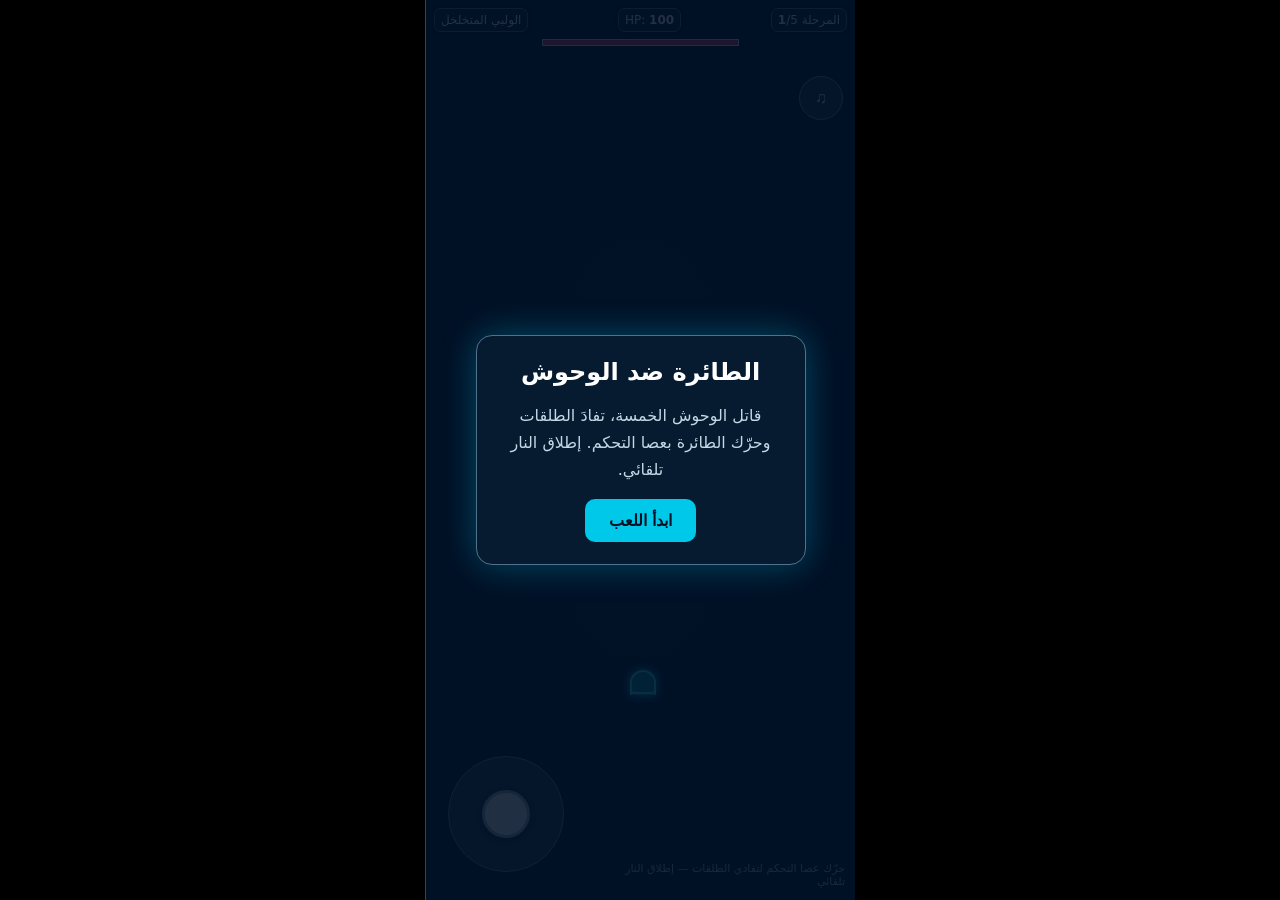
==== commit 88c73bb6: "Refactor enemy properties and shooting logic Updated enemy attributes and shooting mechanics." ====
--- a/index.html
+++ b/index.html
@@ -8,14 +8,14 @@
 *{box-sizing:border-box}html,body{margin:0;width:100%;height:100%;overflow:hidden;background:#001126;color:#fff;font-family:system-ui,Arial;touch-action:none}
 #game{position:relative;width:100vw;height:100dvh;overflow:hidden;background:radial-gradient(ellipse at center,#071b31 0,#001126 68%)}
 #hud{position:absolute;top:8px;left:8px;right:8px;z-index:5;display:flex;gap:8px;align-items:center;justify-content:space-between;font-size:12px}
-.panel{background:#06182bdc;border:1px solid #537084;border-radius:9px;padding:6px 9px;box-shadow:0 0 10px #001}
-#bossbar{position:absolute;top:47px;left:18%;width:64%;height:12px;border:1px solid #d7e5f1;background:#06101c;z-index:4}
+.panel{background:#06182ddc;border:1px solid #537084;border-radius:7px;padding:4px 6px;box-shadow:0 0 8px #001}
+#bossbar{position:absolute;top:39px;left:27%;width:46%;height:7px;border:1px solid #d7e5f1;background:#06101c;z-index:4}
 #bossfill{height:100%;width:100%;background:#e53c69;transition:width .15s}
 #arena{position:absolute;inset:0;overflow:hidden}
 .enemy{position:absolute;width:54px;height:54px;object-fit:cover;border:1px solid #7a9fb6;box-shadow:0 0 12px #6daaff66;border-radius:3px;user-select:none}
 .enemy.boss{width:76px;height:76px;border:2px solid #ff6a85;box-shadow:0 0 18px #ff315d88}
 .minion{width:32px;height:32px;border-color:#a5bad0}
-#plane{position:absolute;z-index:3;width:38px;height:48px;left:50%;top:76%;transform:translate(-50%,-50%);font-size:38px;filter:drop-shadow(0 0 8px #18dfff);text-align:center;line-height:48px}
+#plane{position:absolute;z-index:3;width:30px;height:28px;left:50%;top:76%;transform:translate(-50%,-50%);font-size:0;filter:drop-shadow(0 0 5px #18dfff)} #plane:before{content:'';position:absolute;left:4px;top:0;width:22px;height:23px;border:2px solid #45eaff;border-bottom:0;border-radius:15px 15px 0 0;background:#0a8ca8} #plane:after{content:'';position:absolute;left:4px;top:10px;width:22px;height:12px;border:2px solid #45eaff;border-top:0;border-radius:0 0 4px 4px;background:#0a8ca8}
 .shot{position:absolute;width:4px;height:16px;border-radius:5px;background:#24e7ff;box-shadow:0 0 9px #24e7ff;z-index:2}
 .bullet{position:absolute;width:7px;height:13px;border-radius:4px;background:#ffb21e;box-shadow:0 0 8px #ff7a00;z-index:2}
 #stick{position:absolute;left:22px;bottom:28px;width:116px;height:116px;border-radius:50%;background:#34495bbd;border:1px solid #6e8598;z-index:8;touch-action:none}
@@ -50,13 +50,13 @@
 const arena=document.getElementById('arena'),plane=document.getElementById('plane'),stick=document.getElementById('stick'),knob=document.getElementById('knob');
 const hpEl=document.getElementById('hp'),levelEl=document.getElementById('level'),nameEl=document.getElementById('enemyname'),bar=document.getElementById('bossfill'),overlay=document.getElementById('overlay');
 const bosses=[
- {name:'الولبي المتخلخل',img:'https://i.ibb.co/kg8KTv5J/IMG20260928122647.jpg',hp:12,minions:2,rate:1150},
- {name:'القزم الأسود',img:'https://i.ibb.co/MkSFHKRn/IMG20260927105029.jpg',hp:18,minions:3,rate:950},
- {name:'الملتهم الأحمق',img:'https://i.ibb.co/8nrqvqby/IMG20261004083141.jpg',hp:25,minions:3,rate:780},
- {name:'الأبيض الشرس',img:'https://i.ibb.co/tpVdhmXd/IMG20260927105042.jpg',hp:34,minions:4,rate:650},
- {name:'المجهول المقرف الأبيض الكريه',img:'https://i.ibb.co/tPXL0GkJ/IMG20260927105217.jpg',hp:48,minions:5,rate:520}
+ {name:'الولبي المتخلخل',img:'https://i.ibb.co/kg8KTv5J/IMG20260928122647.jpg',hp:12,minions:2,rate:1250,pattern:'single'},
+ {name:'القزم الأسود',img:'https://i.ibb.co/MkSFHKRn/IMG20260927105029.jpg',hp:18,minions:4,rate:1000,pattern:'spread'},
+ {name:'الملتهم الأحمق',img:'https://i.ibb.co/8nrqvqby/IMG20261004083141.jpg',hp:25,minions:6,rate:820,pattern:'aimed'},
+ {name:'الأبيض الشرس',img:'https://i.ibb.co/tpVdhmXd/IMG20260927105042.jpg',hp:34,minions:8,rate:690,pattern:'burst'},
+ {name:'المجهول المقرف الأبيض الكريه',img:'https://i.ibb.co/tPXL0GkJ/IMG20260927105217.jpg',hp:60,minions:11,rate:430,pattern:'final'}
 ];
-let W,H,px=.5,py=.76,dx=0,dy=0,playing=false,hp=100,stage=0,boss=null,enemies=[],shots=[],bullets=[],lastShot=0,lastEnemyShot=0,lastSpawn=0,lastTime=0,raf=0;
+let W,H,px=.5,py=.76,dx=0,dy=0,playing=false,hp=100,stage=0,boss=null,enemies=[],shots=[],bullets=[],lastShot=0,lastEnemyShot=0,lastTime=0,raf=0,finalMove=0;
 function size(){W=arena.clientWidth;H=arena.clientHeight;px=Math.min(1,Math.max(0,px));py=Math.min(1,Math.max(0,py))}
 window.addEventListener('resize',size);size();
 function el(tag,cls){let n=document.createElement(tag);if(cls)n.className=cls;arena.appendChild(n);return n}
@@ -67,19 +67,39 @@
 }
 function startStage(){enemies.forEach(e=>e.node.remove());enemies=[];shots.forEach(x=>x.node.remove());shots=[];bullets.forEach(x=>x.node.remove());bullets=[];boss=spawnEnemy(true);for(let i=0;i<bosses[stage].minions;i++)spawnEnemy(false);nameEl.textContent=bosses[stage].name;levelEl.textContent=stage+1;bar.style.width='100%';}
 function shootPlayer(t){if(t-lastShot<190)return;lastShot=t;const s=el('div','shot');s.style.left=(px*W-2)+'px';s.style.top=(py*H-28)+'px';shots.push({node:s,x:px*W,y:py*H-28})}
-function shootEnemy(e){const b=el('div','bullet');b.style.left=e.x+'px';b.style.top=(e.y+24)+'px';let tx=px*W,ty=py*H,dx=tx-e.x,dy=ty-e.y,len=Math.hypot(dx,dy)||1;bullets.push({node:b,x:e.x,y:e.y+24,vx:dx/len*2.5,vy:dy/len*2.5})}
+function shootEnemy(e,angleOffset=0,speed=2.5){
+ const b=el('div','bullet');b.style.left=e.x+'px';b.style.top=(e.y+24)+'px';
+ let tx=px*W,ty=py*H,dx=tx-e.x,dy=ty-e.y,a=Math.atan2(dy,dx)+angleOffset;
+ bullets.push({node:b,x:e.x,y:e.y+24,vx:Math.cos(a)*speed,vy:Math.sin(a)*speed})
+}
+function bossAttack(t){
+ const spec=bosses[stage],living=enemies.filter(e=>!e.isBoss);
+ if(t-lastEnemyShot<spec.rate)return;
+ lastEnemyShot=t;
+ if(stage===0){shootEnemy(boss,0,2.1)}
+ else if(stage===1){[-.24,0,.24].forEach(a=>shootEnemy(boss,a,2.3))}
+ else if(stage===2){shootEnemy(boss,0,2.7);shootEnemy(boss,-.18,2.3);shootEnemy(boss,.18,2.3)}
+ else if(stage===3){for(let i=-2;i<=2;i++)shootEnemy(boss,i*.17,2.7);living.forEach((e,i)=>{if(i%2===0)shootEnemy(e,0,2.2)})}
+ else {
+   const mode=Math.floor(t/1700)%4;
+   if(mode===0){for(let i=-3;i<=3;i++)shootEnemy(boss,i*.14,3.0)}
+   else if(mode===1){for(let i=0;i<12;i++)shootEnemy(boss,i*Math.PI/6,2.5)}
+   else if(mode===2){for(let i=-2;i<=2;i++)shootEnemy(boss,i*.10,3.3);living.forEach(e=>shootEnemy(e,0,2.8))}
+   else {for(let i=0;i<8;i++)shootEnemy(boss,i*Math.PI/4+ t*.001,2.8)}
+ }
+}
 function end(msg,title){playing=false;overlay.style.display='flex';document.getElementById('dialog').innerHTML='<h1>'+title+'</h1><p>'+msg+'</p><button id="again">العب مرة أخرى</button>';document.getElementById('again').onclick=reset}
 function reset(){hp=100;stage=0;px=.5;py=.76;hpEl.textContent=hp;overlay.style.display='none';playing=true;startStage();lastTime=performance.now();cancelAnimationFrame(raf);raf=requestAnimationFrame(loop)}
 function loop(t){
  if(!playing)return;let dt=Math.min(32,t-(lastTime||t));lastTime=t;
- px=Math.max(.06,Math.min(.94,px+dx*dt*.00065));py=Math.max(.12,Math.min(.91,py+dy*dt*.00065));
+ px=Math.max(.06,Math.min(.94,px+dx*dt*.00048));py=Math.max(.12,Math.min(.91,py+dy*dt*.00048));
  plane.style.left=(px*W)+'px';plane.style.top=(py*H)+'px';shootPlayer(t);
  enemies.forEach(e=>{
-  if(e.isBoss){e.x=W*.5+Math.sin(t*.001)*W*.27;e.y=H*.15+Math.sin(t*.0017)*12}
+  if(e.isBoss){e.x=W*.5+Math.sin(t*(stage===4?.0018:.001))*W*(stage===4?.34:.27);e.y=H*.15+Math.sin(t*(stage===4?.003:.0017))* (stage===4?24:12)}
   else {e.x+=Math.sin(t*.0015+e.phase)*.7;e.y+=Math.sin(t*.001+e.phase)*.25}
   e.node.style.left=(e.x-(e.isBoss?38:16))+'px';e.node.style.top=(e.y-(e.isBoss?38:16))+'px';
  });
- if(t-lastEnemyShot>bosses[stage].rate){enemies.filter(e=>e.isBoss||stage>1).forEach(e=>shootEnemy(e));lastEnemyShot=t}
+ bossAttack(t)
  shots.forEach(s=>{s.y-=7;s.node.style.top=s.y+'px';for(let i=enemies.length-1;i>=0;i--){let e=enemies[i];if(Math.abs(s.x-e.x)<(e.isBoss?39:20)&&Math.abs(s.y-e.y)<(e.isBoss?40:23)){e.hp--;s.y=-100;if(e.hp<=0){e.node.remove();enemies.splice(i,1);if(e.isBoss){stage++;if(stage>=bosses.length){end('لقد هزمت جميع الوحوش وأنقذت الطائرة!','انتصار!');return}else{startStage();return}}}break}}});
  shots=shots.filter(s=>{if(s.y<-25){s.node.remove();return false}return true});
  bullets.forEach(b=>{b.x+=b.vx;b.y+=b.vy;b.node.style.left=b.x+'px';b.node.style.top=b.y+'px';if(Math.hypot(b.x-px*W,b.y-py*H)<23){hp-=1;b.y=H+99;hpEl.textContent=hp}});
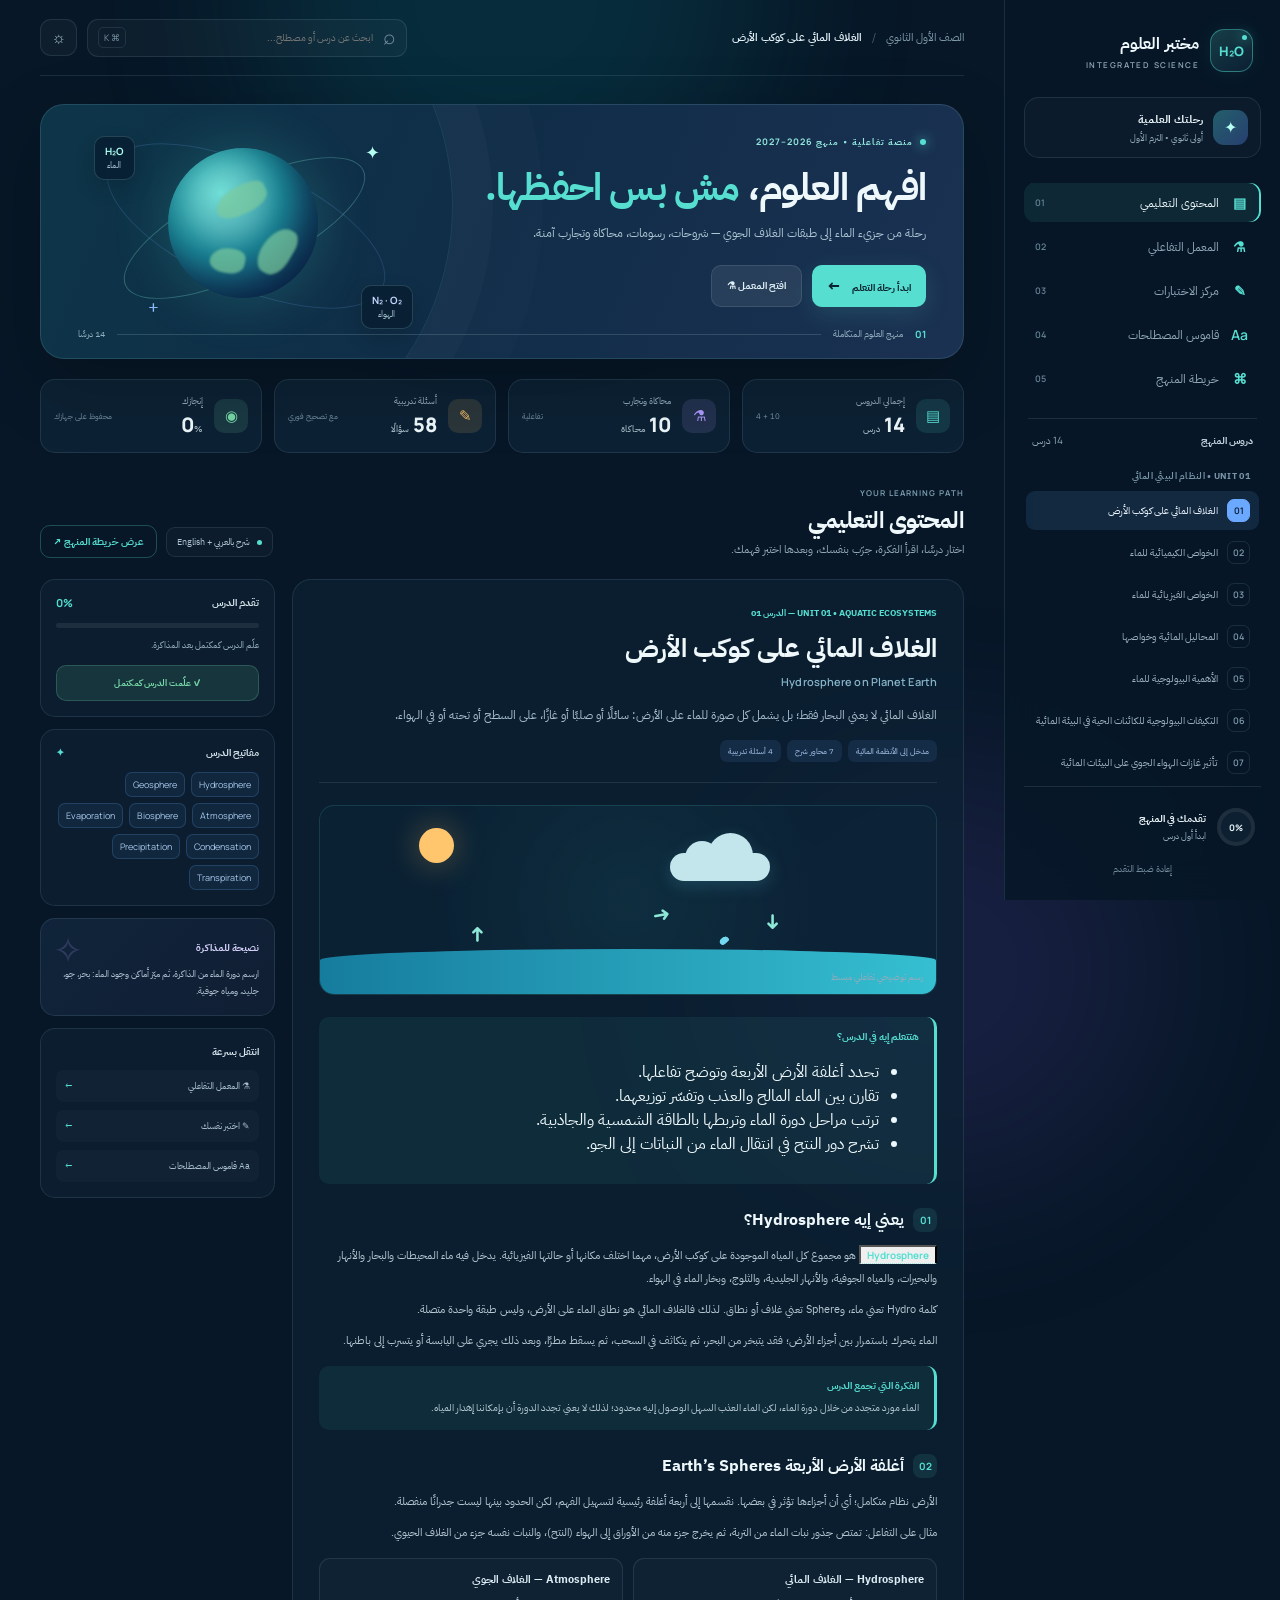
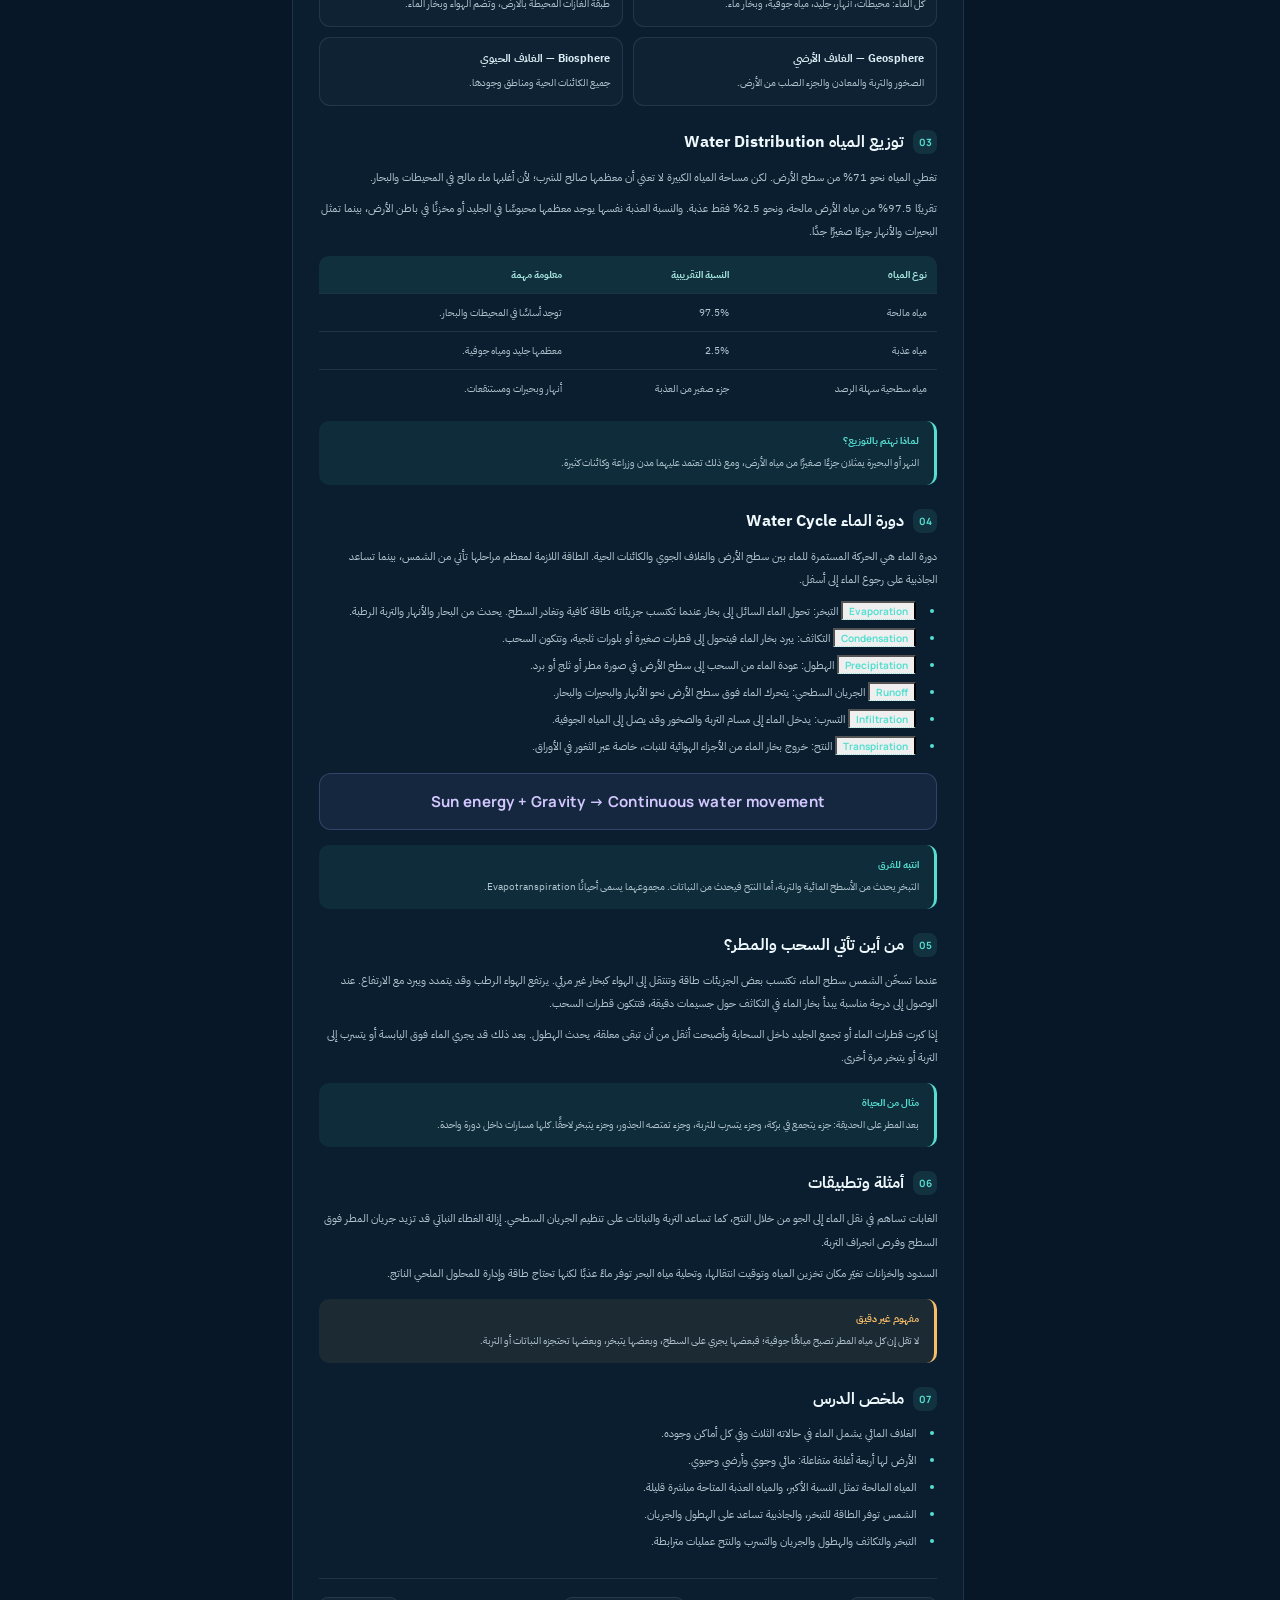
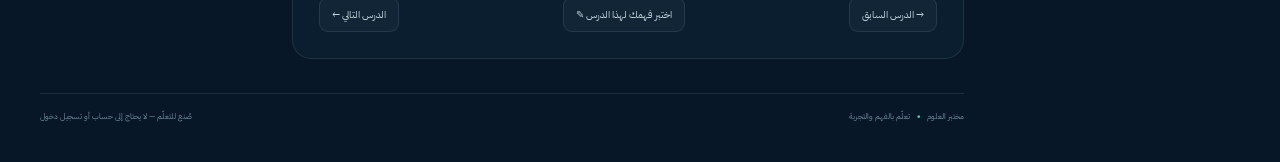
==== commit 0b891458: "Add files via upload" ====
--- a/index.html
+++ b/index.html
@@ -1,122 +1,123 @@
 <!doctype html>
 <html lang="ar" dir="rtl">
 <head>
-<meta charset="utf-8">
-<meta name="viewport" content="width=device-width,initial-scale=1,maximum-scale=1,user-scalable=no">
-<title>الولبي المتخلخل</title>
-<style>
-*{box-sizing:border-box}html,body{margin:0;width:100%;height:100%;overflow:hidden;background:#001126;color:#fff;font-family:system-ui,Arial;touch-action:none}
-#game{position:relative;width:100vw;height:100dvh;overflow:hidden;background:radial-gradient(ellipse at center,#071b31 0,#001126 68%)}
-#hud{position:absolute;top:8px;left:8px;right:8px;z-index:5;display:flex;gap:8px;align-items:center;justify-content:space-between;font-size:12px}
-.panel{background:#06182ddc;border:1px solid #537084;border-radius:7px;padding:4px 6px;box-shadow:0 0 8px #001}
-#bossbar{position:absolute;top:39px;left:27%;width:46%;height:7px;border:1px solid #d7e5f1;background:#06101c;z-index:4}
-#bossfill{height:100%;width:100%;background:#e53c69;transition:width .15s}
-#arena{position:absolute;inset:0;overflow:hidden}
-.enemy{position:absolute;width:54px;height:54px;object-fit:cover;border:1px solid #7a9fb6;box-shadow:0 0 12px #6daaff66;border-radius:3px;user-select:none}
-.enemy.boss{width:76px;height:76px;border:2px solid #ff6a85;box-shadow:0 0 18px #ff315d88}
-.minion{width:32px;height:32px;border-color:#a5bad0}
-#plane{position:absolute;z-index:3;width:30px;height:28px;left:50%;top:76%;transform:translate(-50%,-50%);font-size:0;filter:drop-shadow(0 0 5px #18dfff)} #plane:before{content:'';position:absolute;left:4px;top:0;width:22px;height:23px;border:2px solid #45eaff;border-bottom:0;border-radius:15px 15px 0 0;background:#0a8ca8} #plane:after{content:'';position:absolute;left:4px;top:10px;width:22px;height:12px;border:2px solid #45eaff;border-top:0;border-radius:0 0 4px 4px;background:#0a8ca8}
-.shot{position:absolute;width:4px;height:16px;border-radius:5px;background:#24e7ff;box-shadow:0 0 9px #24e7ff;z-index:2}
-.bullet{position:absolute;width:7px;height:13px;border-radius:4px;background:#ffb21e;box-shadow:0 0 8px #ff7a00;z-index:2}
-#stick{position:absolute;left:22px;bottom:28px;width:116px;height:116px;border-radius:50%;background:#34495bbd;border:1px solid #6e8598;z-index:8;touch-action:none}
-#knob{position:absolute;width:48px;height:48px;left:33px;top:33px;border-radius:50%;background:#f5fbff;border:3px solid #9fb5c8;box-shadow:0 2px 12px #0008}
-#hint{position:absolute;bottom:12px;right:10px;max-width:54%;font-size:11px;color:#a9c2d5;text-align:right}
-#overlay{position:absolute;inset:0;display:flex;align-items:center;justify-content:center;background:#001126dd;z-index:20;text-align:center;padding:25px}
-#dialog{max-width:330px;background:#071b30;border:1px solid #51728c;border-radius:16px;padding:22px;box-shadow:0 0 35px #00bde955}
-#dialog h1{font-size:24px;margin:0 0 8px}#dialog p{line-height:1.7;color:#c4d7e5}
-button{border:0;border-radius:10px;background:#00c8e8;color:#001126;font-weight:800;font-size:16px;padding:12px 24px}
-#sound{position:absolute;right:12px;top:76px;z-index:7;border-radius:50%;width:44px;height:44px;padding:0;background:#253d51cc;color:white;border:1px solid #7890a3}
-@media(min-width:700px){#game{max-width:430px;margin:auto;border-left:1px solid #345}body{background:#000}}
-</style>
+  <meta charset="utf-8">
+  <meta name="viewport" content="width=device-width, initial-scale=1">
+  <meta name="theme-color" content="#081a2b">
+  <meta name="description" content="منصة تفاعلية لشرح العلوم المتكاملة للصف الأول الثانوي: الأنظمة البيئية المائية والغلاف الجوي.">
+  <title>مختبر العلوم | العلوم المتكاملة</title>
+  <link rel="stylesheet" href="style.css">
 </head>
 <body>
-<div id="game">
- <div id="hud">
-  <div class="panel">المرحلة <b id="level">1</b>/5</div>
-  <div class="panel">HP: <b id="hp">100</b></div>
-  <div class="panel" id="enemyname">الولبي المتخلخل</div>
- </div>
- <div id="bossbar"><div id="bossfill"></div></div>
- <button id="sound" aria-label="الصوت">♫</button>
- <div id="arena">
-  <div id="plane">✈</div>
- </div>
- <div id="stick"><div id="knob"></div></div>
- <div id="hint">حرّك عصا التحكم لتفادي الطلقات — إطلاق النار تلقائي</div>
- <div id="overlay"><div id="dialog"><h1>الطائرة ضد الوحوش</h1><p>قاتل الوحوش الخمسة، تفادَ الطلقات وحرّك الطائرة بعصا التحكم. إطلاق النار تلقائي.</p><button id="start">ابدأ اللعب</button></div></div>
-</div>
-<script>
-(()=>{
-const arena=document.getElementById('arena'),plane=document.getElementById('plane'),stick=document.getElementById('stick'),knob=document.getElementById('knob');
-const hpEl=document.getElementById('hp'),levelEl=document.getElementById('level'),nameEl=document.getElementById('enemyname'),bar=document.getElementById('bossfill'),overlay=document.getElementById('overlay');
-const bosses=[
- {name:'الولبي المتخلخل',img:'https://i.ibb.co/kg8KTv5J/IMG20260928122647.jpg',hp:12,minions:2,rate:1250,pattern:'single'},
- {name:'القزم الأسود',img:'https://i.ibb.co/MkSFHKRn/IMG20260927105029.jpg',hp:18,minions:4,rate:1000,pattern:'spread'},
- {name:'الملتهم الأحمق',img:'https://i.ibb.co/8nrqvqby/IMG20261004083141.jpg',hp:25,minions:6,rate:820,pattern:'aimed'},
- {name:'الأبيض الشرس',img:'https://i.ibb.co/tpVdhmXd/IMG20260927105042.jpg',hp:34,minions:8,rate:690,pattern:'burst'},
- {name:'المجهول المقرف الأبيض الكريه',img:'https://i.ibb.co/tPXL0GkJ/IMG20260927105217.jpg',hp:60,minions:11,rate:430,pattern:'final'}
-];
-let W,H,px=.5,py=.76,dx=0,dy=0,playing=false,hp=100,stage=0,boss=null,enemies=[],shots=[],bullets=[],lastShot=0,lastEnemyShot=0,lastTime=0,raf=0,finalMove=0;
-function size(){W=arena.clientWidth;H=arena.clientHeight;px=Math.min(1,Math.max(0,px));py=Math.min(1,Math.max(0,py))}
-window.addEventListener('resize',size);size();
-function el(tag,cls){let n=document.createElement(tag);if(cls)n.className=cls;arena.appendChild(n);return n}
-function spawnEnemy(isBoss=false){
- const spec=bosses[stage],node=el('img','enemy'+(isBoss?' boss':' minion'));node.src=spec.img;node.alt=spec.name;
- const e={node,x:isBoss?W*.5:Math.random()*(W-40)+20,y:isBoss?H*.17:Math.random()*H*.35+H*.08,isBoss,hp:isBoss?spec.hp:2,max:isBoss?spec.hp:2,phase:Math.random()*7};
- enemies.push(e);return e
-}
-function startStage(){enemies.forEach(e=>e.node.remove());enemies=[];shots.forEach(x=>x.node.remove());shots=[];bullets.forEach(x=>x.node.remove());bullets=[];boss=spawnEnemy(true);for(let i=0;i<bosses[stage].minions;i++)spawnEnemy(false);nameEl.textContent=bosses[stage].name;levelEl.textContent=stage+1;bar.style.width='100%';}
-function shootPlayer(t){if(t-lastShot<190)return;lastShot=t;const s=el('div','shot');s.style.left=(px*W-2)+'px';s.style.top=(py*H-28)+'px';shots.push({node:s,x:px*W,y:py*H-28})}
-function shootEnemy(e,angleOffset=0,speed=2.5){
- const b=el('div','bullet');b.style.left=e.x+'px';b.style.top=(e.y+24)+'px';
- let tx=px*W,ty=py*H,dx=tx-e.x,dy=ty-e.y,a=Math.atan2(dy,dx)+angleOffset;
- bullets.push({node:b,x:e.x,y:e.y+24,vx:Math.cos(a)*speed,vy:Math.sin(a)*speed})
-}
-function bossAttack(t){
- const spec=bosses[stage],living=enemies.filter(e=>!e.isBoss);
- if(t-lastEnemyShot<spec.rate)return;
- lastEnemyShot=t;
- if(stage===0){shootEnemy(boss,0,2.1)}
- else if(stage===1){[-.24,0,.24].forEach(a=>shootEnemy(boss,a,2.3))}
- else if(stage===2){shootEnemy(boss,0,2.7);shootEnemy(boss,-.18,2.3);shootEnemy(boss,.18,2.3)}
- else if(stage===3){for(let i=-2;i<=2;i++)shootEnemy(boss,i*.17,2.7);living.forEach((e,i)=>{if(i%2===0)shootEnemy(e,0,2.2)})}
- else {
-   const mode=Math.floor(t/1700)%4;
-   if(mode===0){for(let i=-3;i<=3;i++)shootEnemy(boss,i*.14,3.0)}
-   else if(mode===1){for(let i=0;i<12;i++)shootEnemy(boss,i*Math.PI/6,2.5)}
-   else if(mode===2){for(let i=-2;i<=2;i++)shootEnemy(boss,i*.10,3.3);living.forEach(e=>shootEnemy(e,0,2.8))}
-   else {for(let i=0;i<8;i++)shootEnemy(boss,i*Math.PI/4+ t*.001,2.8)}
- }
-}
-function end(msg,title){playing=false;overlay.style.display='flex';document.getElementById('dialog').innerHTML='<h1>'+title+'</h1><p>'+msg+'</p><button id="again">العب مرة أخرى</button>';document.getElementById('again').onclick=reset}
-function reset(){hp=100;stage=0;px=.5;py=.76;hpEl.textContent=hp;overlay.style.display='none';playing=true;startStage();lastTime=performance.now();cancelAnimationFrame(raf);raf=requestAnimationFrame(loop)}
-function loop(t){
- if(!playing)return;let dt=Math.min(32,t-(lastTime||t));lastTime=t;
- px=Math.max(.06,Math.min(.94,px+dx*dt*.00048));py=Math.max(.12,Math.min(.91,py+dy*dt*.00048));
- plane.style.left=(px*W)+'px';plane.style.top=(py*H)+'px';shootPlayer(t);
- enemies.forEach(e=>{
-  if(e.isBoss){e.x=W*.5+Math.sin(t*(stage===4?.0018:.001))*W*(stage===4?.34:.27);e.y=H*.15+Math.sin(t*(stage===4?.003:.0017))* (stage===4?24:12)}
-  else {e.x+=Math.sin(t*.0015+e.phase)*.7;e.y+=Math.sin(t*.001+e.phase)*.25}
-  e.node.style.left=(e.x-(e.isBoss?38:16))+'px';e.node.style.top=(e.y-(e.isBoss?38:16))+'px';
- });
- bossAttack(t)
- shots.forEach(s=>{s.y-=7;s.node.style.top=s.y+'px';for(let i=enemies.length-1;i>=0;i--){let e=enemies[i];if(Math.abs(s.x-e.x)<(e.isBoss?39:20)&&Math.abs(s.y-e.y)<(e.isBoss?40:23)){e.hp--;s.y=-100;if(e.hp<=0){e.node.remove();enemies.splice(i,1);if(e.isBoss){stage++;if(stage>=bosses.length){end('لقد هزمت جميع الوحوش وأنقذت الطائرة!','انتصار!');return}else{startStage();return}}}break}}});
- shots=shots.filter(s=>{if(s.y<-25){s.node.remove();return false}return true});
- bullets.forEach(b=>{b.x+=b.vx;b.y+=b.vy;b.node.style.left=b.x+'px';b.node.style.top=b.y+'px';if(Math.hypot(b.x-px*W,b.y-py*H)<23){hp-=1;b.y=H+99;hpEl.textContent=hp}});
- bullets=bullets.filter(b=>{if(b.y>H+20||b.x<0||b.x>W){b.node.remove();return false}return true});
- bar.style.width=(boss?Math.max(0,boss.hp/boss.max*100):100)+'%';
- if(hp<=0){end('لقد هُزمت الطائرة. جرّب مرة أخرى وتفادَ الطلقات.','انتهت اللعبة');return}
- raf=requestAnimationFrame(loop)
-}
-let active=false,originX=0,originY=0;
-function pointerDown(e){active=true;stick.setPointerCapture?.(e.pointerId);let r=stick.getBoundingClientRect();originX=r.left+r.width/2;originY=r.top+r.height/2;moveStick(e)}
-function moveStick(e){if(!active)return;let x=e.clientX-originX,y=e.clientY-originY,len=Math.hypot(x,y),max=34;if(len>max){x=x/len*max;y=y/len*max}knob.style.left=(33+x)+'px';knob.style.top=(33+y)+'px';dx=x/max;dy=y/max}
-function pointerUp(){active=false;dx=dy=0;knob.style.left='33px';knob.style.top='33px'}
-stick.addEventListener('pointerdown',pointerDown);stick.addEventListener('pointermove',moveStick);stick.addEventListener('pointerup',pointerUp);stick.addEventListener('pointercancel',pointerUp);
-document.getElementById('start').onclick=reset;
-document.getElementById('sound').onclick=()=>{document.getElementById('sound').textContent=document.getElementById('sound').textContent==='♫'?'♪':'♫'};
-})();
-</script>
-</div>
+  <div class="ambient ambient-a"></div>
+  <div class="ambient ambient-b"></div>
+  <div class="app-shell">
+    <aside class="sidebar" id="sidebar">
+      <div class="brand">
+        <div class="brand-mark"><span>H₂O</span><i></i></div>
+        <div><strong>مختبر العلوم</strong><small>INTEGRATED SCIENCE</small></div>
+      </div>
+      <div class="profile-mini">
+        <div class="avatar">✦</div>
+        <div><strong>رحلتك العلمية</strong><small>أولى ثانوي • الترم الأول</small></div>
+      </div>
+      <nav class="side-nav" aria-label="القائمة الرئيسية">
+        <button class="nav-item active" data-view="learn"><span class="nav-icon">▤</span><span>المحتوى التعليمي</span><kbd>01</kbd></button>
+        <button class="nav-item" data-view="lab"><span class="nav-icon">⚗</span><span>المعمل التفاعلي</span><kbd>02</kbd></button>
+        <button class="nav-item" data-view="quiz"><span class="nav-icon">✎</span><span>مركز الاختبارات</span><kbd>03</kbd></button>
+        <button class="nav-item" data-view="glossary"><span class="nav-icon">Aa</span><span>قاموس المصطلحات</span><kbd>04</kbd></button>
+        <button class="nav-item" data-view="map"><span class="nav-icon">⌘</span><span>خريطة المنهج</span><kbd>05</kbd></button>
+      </nav>
+      <div class="sidebar-divider"></div>
+      <div class="side-heading"><span>دروس المنهج</span><span class="tiny-count">14 درس</span></div>
+      <div class="lesson-nav" id="lesson-nav"></div>
+      <div class="sidebar-bottom">
+        <div class="progress-mini"><div class="progress-ring" id="sidebar-ring"><span id="sidebar-percent">0%</span></div><div><strong>تقدمك في المنهج</strong><small id="sidebar-progress-label">ابدأ أول درس</small></div></div>
+        <button class="clear-progress" id="reset-progress">إعادة ضبط التقدم</button>
+      </div>
+    </aside>
+
+    <main class="main-area">
+      <header class="topbar">
+        <button class="mobile-menu icon-button" id="mobile-menu" aria-label="فتح القائمة">☰</button>
+        <div class="breadcrumb"><span>الصف الأول الثانوي</span><b>/</b><strong id="crumb-current">المحتوى التعليمي</strong></div>
+        <div class="top-actions">
+          <label class="search-box"><span>⌕</span><input id="global-search" type="search" placeholder="ابحث عن درس أو مصطلح..." autocomplete="off"><kbd>⌘ K</kbd></label>
+          <button class="icon-button" id="theme-toggle" title="تغيير المظهر" aria-label="تغيير المظهر">☼</button>
+        </div>
+      </header>
+
+      <section class="welcome-strip" id="welcome-strip">
+        <div class="welcome-copy">
+          <div class="eyebrow"><span class="live-dot"></span> منصة تفاعلية • منهج 2026–2027</div>
+          <h1>افهم العلوم، <em>مش بس احفظها.</em></h1>
+          <p>رحلة من جزيء الماء إلى طبقات الغلاف الجوي — شروحات، رسومات، محاكاة وتجارب آمنة.</p>
+          <div class="welcome-actions"><button class="primary-btn" id="continue-learning">ابدأ رحلة التعلم <span>←</span></button><button class="quiet-btn" data-jump="lab">افتح المعمل <span>⚗</span></button></div>
+        </div>
+        <div class="welcome-art" aria-label="رسم توضيحي للأرض والماء والغلاف الجوي">
+          <div class="orbit orbit-one"></div><div class="orbit orbit-two"></div>
+          <div class="planet"><div class="planet-shine"></div><span class="land land-one"></span><span class="land land-two"></span><span class="land land-three"></span></div>
+          <div class="float-label label-water">H₂O <small>الماء</small></div><div class="float-label label-air">N₂ · O₂ <small>الهواء</small></div><div class="spark spark-one">✦</div><div class="spark spark-two">+</div>
+        </div>
+        <div class="welcome-foot"><span>01</span><span>منهج العلوم المتكاملة</span><span class="foot-line"></span><span>14 درسًا</span></div>
+      </section>
+
+      <section class="stats-row" id="stats-row">
+        <article class="stat-card"><div class="stat-icon aqua">▤</div><div><small>إجمالي الدروس</small><strong>14 <span>درس</span></strong></div><div class="stat-side">10 + 4</div></article>
+        <article class="stat-card"><div class="stat-icon violet">⚗</div><div><small>محاكاة وتجارب</small><strong id="stat-labs">9 <span>أنشطة</span></strong></div><div class="stat-side">تفاعلية</div></article>
+        <article class="stat-card"><div class="stat-icon amber">✎</div><div><small>أسئلة تدريبية</small><strong id="stat-questions">42 <span>سؤالًا</span></strong></div><div class="stat-side">مع تصحيح فوري</div></article>
+        <article class="stat-card"><div class="stat-icon green">◉</div><div><small>إنجازك</small><strong id="stat-progress">0<span>%</span></strong></div><div class="stat-side">محفوظ على جهازك</div></article>
+      </section>
+
+      <div id="view-learn" class="view-panel active">
+        <div class="section-heading">
+          <div><div class="eyebrow muted">YOUR LEARNING PATH</div><h2>المحتوى التعليمي</h2><p>اختار درسًا، اقرأ الفكرة، جرّب بنفسك، وبعدها اختبر فهمك.</p></div>
+          <div class="heading-tools"><span class="small-chip"><i></i> شرح بالعربي + English</span><button class="outline-btn" id="open-map">عرض خريطة المنهج ↗</button></div>
+        </div>
+        <div class="lesson-layout">
+          <article class="lesson-panel" id="lesson-content" aria-live="polite"></article>
+          <aside class="lesson-aside">
+            <div class="aside-card lesson-progress-card"><div class="aside-title"><span>تقدم الدرس</span><b id="lesson-progress-value">0%</b></div><div class="bar-track"><i id="lesson-progress-bar"></i></div><p id="lesson-progress-text">علّم الدرس كمكتمل بعد المذاكرة.</p><button class="complete-btn" id="complete-lesson">✓ علّمت الدرس كمكتمل</button></div>
+            <div class="aside-card"><div class="aside-title"><span>مفاتيح الدرس</span><span class="sparkle">✦</span></div><div id="lesson-keywords" class="keyword-list"></div></div>
+            <div class="aside-card tip-card"><div class="tip-symbol">✧</div><strong>نصيحة للمذاكرة</strong><p id="study-tip">اربط كل مصطلح بمثال من الحياة اليومية؛ الفهم يثبت أكثر من الحفظ المنفصل.</p></div>
+            <div class="aside-card quick-links"><div class="aside-title"><span>انتقل بسرعة</span></div><button data-jump="lab">⚗ المعمل التفاعلي <span>←</span></button><button data-jump="quiz">✎ اختبر نفسك <span>←</span></button><button data-jump="glossary">Aa قاموس المصطلحات <span>←</span></button></div>
+          </aside>
+        </div>
+      </div>
+
+      <section id="view-lab" class="view-panel">
+        <div class="section-heading"><div><div class="eyebrow muted">VIRTUAL SCIENCE LAB</div><h2>المعمل التفاعلي</h2><p>غيّر المتغيرات وشاهد كيف تتغير النتيجة. كل محاكاة معها تفسير علمي.</p></div><span class="small-chip"><i></i> جرّب بنفسك</span></div>
+        <div class="lab-tabs" id="lab-tabs"></div>
+        <div class="lab-stage" id="lab-stage"></div>
+        <div class="experiment-library"><div class="subheading"><div><h3>تجارب منزلية آمنة</h3><p>أنشطة بسيطة باستخدام أدوات يومية، بدون لهب أو مواد خطرة.</p></div><span class="safe-tag">✦ SAFE LAB</span></div><div class="experiment-grid" id="experiment-grid"></div></div>
+      </section>
+
+      <section id="view-quiz" class="view-panel">
+        <div class="section-heading"><div><div class="eyebrow muted">CHECK YOUR UNDERSTANDING</div><h2>مركز الاختبارات</h2><p>أسئلة متنوعة من الدروس الـ14 مع تفسير الإجابة بعد الاختيار.</p></div><span class="small-chip">تدريب بدون درجات نهائية</span></div>
+        <div class="quiz-toolbar"><label>اختر الدرس <select id="quiz-lesson-select"><option value="all">كل المنهج</option></select></label><span id="quiz-count">42 سؤالًا</span><button class="outline-btn" id="shuffle-quiz">خلط الأسئلة ↻</button></div>
+        <div id="quiz-area" class="quiz-list"></div>
+      </section>
+
+      <section id="view-glossary" class="view-panel">
+        <div class="section-heading"><div><div class="eyebrow muted">SCIENCE DICTIONARY</div><h2>قاموس المصطلحات</h2><p>ابحث عن المصطلح الإنجليزي أو العربي، واضغط عليه لعرض تعريفه ومثال عليه.</p></div><span class="small-chip" id="glossary-count">0 مصطلح</span></div>
+        <div class="glossary-search"><span>⌕</span><input type="search" id="glossary-search" placeholder="مثال: Polarity أو القطبية..."></div>
+        <div class="glossary-grid" id="glossary-grid"></div>
+      </section>
+
+      <section id="view-map" class="view-panel">
+        <div class="section-heading"><div><div class="eyebrow muted">THE COMPLETE SYLLABUS</div><h2>خريطة المنهج</h2><p>14 درسًا مرتبة وفق وحدتي الترم الأول.</p></div><span class="small-chip">2026–2027</span></div>
+        <div class="map-summary"><div><b>01</b><span>النظام البيئي المائي</span><small>10 دروس</small></div><div class="map-summary-line"></div><div><b>02</b><span>الغلاف الجوي</span><small>4 دروس</small></div></div>
+        <div id="curriculum-map" class="curriculum-map"></div>
+        <div class="sources-note"><div class="sources-icon">⌑</div><div><strong>عن المحتوى والمراجع</strong><p>الشرح هنا مكتوب بصياغة تعليمية أصلية اعتمادًا على عناوين المنهج والمفاهيم العلمية الأساسية، وليس نسخًا من كتاب خارجي. راجع أحدث نسخة من كتاب الوزارة للتأكد من أي تحديثات أو تفاصيل مطلوبة في مدرستك.</p><a href="https://ellibrary.moe.gov.eg/Books-sec/" target="_blank" rel="noopener">مكتبة وزارة التربية والتعليم ↗</a><span>ترتيب الدروس: كتاب العلوم المتكاملة، الصف الأول الثانوي، الترم الأول 2026–2027.</span></div></div>
+      </section>
+
+      <footer class="site-footer"><span>مختبر العلوم <b>•</b> تعلّم بالفهم والتجربة</span><span>صُنع للتعلّم — لا يحتاج إلى حساب أو تسجيل دخول</span></footer>
+    </main>
+  </div>
+  <div class="toast" id="toast" role="status"></div>
+  <dialog id="term-dialog" class="term-dialog"><button class="dialog-close" id="dialog-close" aria-label="إغلاق">×</button><div class="dialog-kicker">SCIENCE TERM</div><h3 id="dialog-term"></h3><p class="dialog-ar" id="dialog-ar"></p><p id="dialog-desc"></p><div class="dialog-example" id="dialog-example"></div></dialog>
+  <script src="lessons.js"></script>
+  <script src="experiments.js"></script>
+  <script src="app.js"></script>
 </body>
 </html>
--- a/style.css
+++ b/style.css
@@ -0,0 +1,3064 @@
+@import url('https://fonts.googleapis.com/css2?family=IBM+Plex+Sans+Arabic:wght@400;500;600;700&family=Manrope:wght@400;500;600;700;800&display=swap');
+
+:root {
+  --bg:#071727;
+  --bg2:#0a2033;
+  --panel:#10283c;
+  --panel2:#132f46;
+  --line:rgba(171,208,226,.12);
+  --text:#eef8fb;
+  --muted:#91a9b9;
+  --aqua:#56dfd1;
+  --blue:#6aa9ff;
+  --violet:#ae9aff;
+  --amber:#f6bd68;
+  --green:#77d8a7;
+  --red:#ff8585;
+  --shadow:0 24px 70px rgba(0,0,0,.22);
+  --radius:20px;
+  --font:'IBM Plex Sans Arabic',Tahoma,sans-serif;
+  --latin:'Manrope','IBM Plex Sans Arabic',sans-serif
+}
+
+* {
+  box-sizing:border-box
+}
+
+html {
+  scroll-behavior:smooth
+}
+
+body {
+  margin:0;
+  background:var(--bg);
+  color:var(--text);
+  font-family:var(--font);
+  min-height:100vh;
+  overflow-x:hidden
+}
+
+button,input,select {
+  font:inherit
+}
+
+button {
+  cursor:pointer
+}
+
+a {
+  color:var(--aqua);
+  text-decoration:none
+}
+
+.ambient {
+  position:fixed;
+  pointer-events:none;
+  z-index:-1;
+  filter:blur(90px);
+  opacity:.17;
+  border-radius:50%
+}
+
+.ambient-a {
+  width:500px;
+  height:500px;
+  background:#0c9eab;
+  top:-260px;
+  left:20%
+}
+
+.ambient-b {
+  width:420px;
+  height:420px;
+  background:#6f4ec7;
+  bottom:-280px;
+  right:10%
+}
+
+.app-shell {
+  display:grid;
+  grid-template-columns:276px minmax(0,1fr);
+  min-height:100vh;
+  max-width:1800px;
+  margin:auto
+}
+
+.sidebar {
+  position:sticky;
+  top:0;
+  height:100vh;
+  min-height:700px;
+  padding:27px 19px 18px;
+  border-left:1px solid var(--line);
+  background:rgba(7,23,39,.83);
+  backdrop-filter:blur(20px);
+  display:flex;
+  flex-direction:column;
+  z-index:10
+}
+
+.brand {
+  display:flex;
+  align-items:center;
+  gap:11px;
+  padding:2px 8px 25px
+}
+
+.brand-mark {
+  width:43px;
+  height:43px;
+  border:1px solid rgba(86,223,209,.42);
+  background:linear-gradient(145deg,rgba(86,223,209,.2),rgba(106,169,255,.06));
+  border-radius:14px;
+  display:grid;
+  place-items:center;
+  position:relative;
+  color:var(--aqua);
+  font:800 13px var(--latin);
+  box-shadow:0 0 24px rgba(86,223,209,.08)
+}
+
+.brand-mark i {
+  position:absolute;
+  width:5px;
+  height:5px;
+  background:var(--aqua);
+  border-radius:50%;
+  top:5px;
+  right:5px;
+  box-shadow:0 0 12px var(--aqua)
+}
+
+.brand strong {
+  display:block;
+  font-size:16px;
+  letter-spacing:.1px
+}
+
+.brand small {
+  display:block;
+  font:600 8px var(--latin);
+  letter-spacing:1.45px;
+  color:var(--muted);
+  margin-top:3px
+}
+
+.profile-mini {
+  border:1px solid var(--line);
+  background:rgba(255,255,255,.025);
+  border-radius:15px;
+  padding:12px;
+  display:flex;
+  align-items:center;
+  gap:10px;
+  margin-bottom:25px
+}
+
+.avatar {
+  width:35px;
+  height:35px;
+  display:grid;
+  place-items:center;
+  border-radius:11px;
+  background:linear-gradient(135deg,#235e6b,#273f70);
+  color:#b7fff1
+}
+
+.profile-mini strong {
+  font-size:11px;
+  display:block
+}
+
+.profile-mini small {
+  color:var(--muted);
+  font-size:9px;
+  display:block;
+  margin-top:3px
+}
+
+.side-nav {
+  display:grid;
+  gap:5px
+}
+
+.nav-item {
+  border:0;
+  background:transparent;
+  color:var(--muted);
+  width:100%;
+  text-align:right;
+  padding:10px 11px;
+  border-radius:11px;
+  display:flex;
+  align-items:center;
+  gap:10px;
+  font-size:12px;
+  transition:.2s
+}
+
+.nav-item:hover,.nav-item.active {
+  background:rgba(86,223,209,.09);
+  color:var(--text)
+}
+
+.nav-item.active {
+  box-shadow:inset -2px 0 var(--aqua)
+}
+
+.nav-item kbd {
+  margin-right:auto;
+  font:600 9px var(--latin);
+  color:#698396
+}
+
+.nav-icon {
+  font:600 14px var(--latin);
+  width:21px;
+  text-align:center;
+  color:var(--aqua)
+}
+
+.sidebar-divider {
+  height:1px;
+  background:var(--line);
+  margin:20px 4px 15px
+}
+
+.side-heading {
+  display:flex;
+  justify-content:space-between;
+  padding:0 8px 11px;
+  font-size:10px;
+  color:#c7d6e0;
+  font-weight:700
+}
+
+.tiny-count {
+  color:var(--muted);
+  font:10px var(--latin)
+}
+
+.lesson-nav {
+  overflow:auto;
+  scrollbar-width:thin;
+  scrollbar-color:#29485a transparent;
+  display:flex;
+  flex-direction:column;
+  gap:3px;
+  padding:0 2px 12px
+}
+
+.unit-label {
+  font-size:9px;
+  color:#7894a7;
+  padding:10px 9px 5px;
+  font-weight:700;
+  letter-spacing:.3px
+}
+
+.lesson-link {
+  border:0;
+  background:transparent;
+  text-align:right;
+  color:#9cb1bf;
+  padding:8px 9px;
+  border-radius:9px;
+  display:flex;
+  align-items:center;
+  gap:9px;
+  font-size:10px;
+  line-height:1.5;
+  transition:.2s
+}
+
+.lesson-link:hover {
+  background:rgba(255,255,255,.04);
+  color:white
+}
+
+.lesson-link.active {
+  background:rgba(106,169,255,.12);
+  color:#eaf4ff
+}
+
+.lesson-number {
+  width:23px;
+  height:23px;
+  flex:0 0 23px;
+  border:1px solid var(--line);
+  border-radius:7px;
+  display:grid;
+  place-items:center;
+  font:600 9px var(--latin);
+  color:#7e9aab
+}
+
+.lesson-link.active .lesson-number {
+  background:var(--blue);
+  color:#071727;
+  border-color:var(--blue)
+}
+
+.lesson-link.done .lesson-number {
+  background:rgba(119,216,167,.18);
+  border-color:rgba(119,216,167,.4);
+  color:var(--green)
+}
+
+.sidebar-bottom {
+  margin-top:auto;
+  padding-top:12px;
+  border-top:1px solid var(--line)
+}
+
+.progress-mini {
+  display:flex;
+  align-items:center;
+  gap:11px;
+  padding:9px 6px
+}
+
+.progress-ring {
+  width:38px;
+  height:38px;
+  border-radius:50%;
+  background:conic-gradient(var(--aqua) 0deg,rgba(255,255,255,.1) 0deg);
+  display:grid;
+  place-items:center;
+  position:relative
+}
+
+.progress-ring:before {
+  content:"";
+  position:absolute;
+  inset:4px;
+  background:#0c2031;
+  border-radius:50%
+}
+
+.progress-ring span {
+  position:relative;
+  font:700 9px var(--latin)
+}
+
+.progress-mini strong {
+  font-size:10px;
+  display:block
+}
+
+.progress-mini small {
+  font-size:9px;
+  color:var(--muted);
+  display:block;
+  margin-top:3px
+}
+
+.clear-progress {
+  width:100%;
+  border:0;
+  background:transparent;
+  color:#738b9b;
+  font-size:9px;
+  padding:6px
+}
+
+.clear-progress:hover {
+  color:var(--red)
+}
+
+.main-area {
+  min-width:0;
+  padding:0 40px 24px
+}
+
+.topbar {
+  height:76px;
+  display:flex;
+  align-items:center;
+  justify-content:space-between;
+  border-bottom:1px solid var(--line);
+  gap:15px
+}
+
+.breadcrumb {
+  display:flex;
+  align-items:center;
+  gap:10px;
+  color:#7f9aaa;
+  font-size:11px
+}
+
+.breadcrumb b {
+  font-weight:400;
+  color:#426074
+}
+
+.breadcrumb strong {
+  color:#e4f1f7;
+  font-weight:600
+}
+
+.top-actions {
+  display:flex;
+  align-items:center;
+  gap:10px
+}
+
+.search-box {
+  width:min(320px,34vw);
+  height:38px;
+  border:1px solid var(--line);
+  border-radius:11px;
+  background:rgba(255,255,255,.03);
+  display:flex;
+  align-items:center;
+  padding:0 10px;
+  gap:8px;
+  color:#7793a5
+}
+
+.search-box>span {
+  font-size:21px;
+  line-height:1
+}
+
+.search-box input {
+  width:100%;
+  min-width:0;
+  border:0;
+  outline:0;
+  background:transparent;
+  color:var(--text);
+  font-size:10px
+}
+
+.search-box kbd {
+  font:9px var(--latin);
+  border:1px solid var(--line);
+  padding:3px 5px;
+  border-radius:5px;
+  white-space:nowrap
+}
+
+.icon-button {
+  border:1px solid var(--line);
+  background:rgba(255,255,255,.03);
+  color:#a7c3d1;
+  width:37px;
+  height:37px;
+  border-radius:11px;
+  font-size:16px
+}
+
+.icon-button:hover {
+  border-color:rgba(86,223,209,.4);
+  color:var(--aqua)
+}
+
+.mobile-menu {
+  display:none
+}
+
+.welcome-strip {
+  min-height:255px;
+  margin:28px 0 20px;
+  padding:30px 37px 48px;
+  border-radius:24px;
+  background:linear-gradient(112deg,#0d3548 0%,#102d48 49%,#1b3152 100%);
+  position:relative;
+  overflow:hidden;
+  box-shadow:var(--shadow);
+  border:1px solid rgba(156,223,231,.14)
+}
+
+.welcome-strip:after {
+  content:"";
+  position:absolute;
+  width:540px;
+  height:540px;
+  border-radius:50%;
+  border:1px solid rgba(146,235,225,.1);
+  left:-130px;
+  top:-170px;
+  box-shadow:0 0 0 40px rgba(255,255,255,.018),0 0 0 90px rgba(255,255,255,.012)
+}
+
+.welcome-copy {
+  position:relative;
+  z-index:2;
+  max-width:620px
+}
+
+.eyebrow {
+  font:700 9px var(--latin);
+  letter-spacing:1px;
+  color:#93e8de;
+  display:flex;
+  align-items:center;
+  gap:7px
+}
+
+.live-dot {
+  width:6px;
+  height:6px;
+  border-radius:50%;
+  background:var(--aqua);
+  box-shadow:0 0 12px var(--aqua)
+}
+
+.welcome-copy h1 {
+  font-size:clamp(26px,3vw,39px);
+  line-height:1.35;
+  margin:13px 0 8px;
+  letter-spacing:-.8px
+}
+
+.welcome-copy h1 em {
+  font-style:normal;
+  color:var(--aqua)
+}
+
+.welcome-copy p {
+  font-size:12px;
+  color:#aec7d4;
+  line-height:1.9;
+  margin:0;
+  max-width:540px
+}
+
+.welcome-actions {
+  display:flex;
+  gap:10px;
+  margin-top:20px
+}
+
+.primary-btn,.quiet-btn,.outline-btn,.complete-btn {
+  border:0;
+  border-radius:10px;
+  padding:10px 15px;
+  font-size:10px;
+  font-weight:700;
+  transition:.2s
+}
+
+.primary-btn {
+  background:var(--aqua);
+  color:#08232f;
+  box-shadow:0 7px 25px rgba(86,223,209,.15)
+}
+
+.primary-btn:hover {
+  transform:translateY(-2px);
+  filter:brightness(1.07)
+}
+
+.primary-btn span {
+  margin-right:9px;
+  font-size:15px
+}
+
+.quiet-btn {
+  background:rgba(255,255,255,.08);
+  color:#e0f0f7;
+  border:1px solid rgba(255,255,255,.1)
+}
+
+.quiet-btn:hover {
+  background:rgba(255,255,255,.14)
+}
+
+.welcome-art {
+  position:absolute;
+  left:4%;
+  top:5px;
+  width:350px;
+  height:245px;
+  z-index:1
+}
+
+.planet {
+  position:absolute;
+  width:150px;
+  height:150px;
+  border-radius:50%;
+  left:90px;
+  top:38px;
+  background:radial-gradient(circle at 35% 30%,#58d9d0,#197f91 45%,#123d67 78%);
+  box-shadow:inset -15px -17px 28px rgba(2,12,32,.42),0 0 55px rgba(67,210,200,.23);
+  overflow:hidden;
+  animation:float 7s ease-in-out infinite
+}
+
+.planet-shine {
+  position:absolute;
+  width:80px;
+  height:80px;
+  left:20px;
+  top:14px;
+  border-radius:50%;
+  background:rgba(255,255,255,.15);
+  filter:blur(10px)
+}
+
+.land {
+  position:absolute;
+  background:#7bca9d;
+  opacity:.7;
+  filter:blur(1px);
+  border-radius:65% 35% 50% 45%
+}
+
+.land-one {
+  width:54px;
+  height:28px;
+  top:38px;
+  left:46px;
+  transform:rotate(-24deg)
+}
+
+.land-two {
+  width:30px;
+  height:50px;
+  top:78px;
+  left:94px;
+  transform:rotate(30deg)
+}
+
+.land-three {
+  width:35px;
+  height:25px;
+  top:100px;
+  left:42px;
+  transform:rotate(11deg)
+}
+
+.orbit {
+  position:absolute;
+  border:1px solid rgba(142,242,226,.28);
+  border-radius:50%;
+  width:265px;
+  height:90px;
+  left:34px;
+  top:73px;
+  transform:rotate(-26deg)
+}
+
+.orbit-two {
+  width:300px;
+  height:122px;
+  left:18px;
+  top:55px;
+  transform:rotate(24deg);
+  border-color:rgba(119,169,255,.18)
+}
+
+.float-label {
+  position:absolute;
+  background:rgba(8,30,49,.83);
+  border:1px solid rgba(160,230,228,.18);
+  backdrop-filter:blur(8px);
+  border-radius:10px;
+  padding:7px 10px;
+  color:#adfff3;
+  font:700 10px var(--latin);
+  box-shadow:0 8px 20px rgba(0,0,0,.15)
+}
+
+.float-label small {
+  display:block;
+  font:9px var(--font);
+  color:#9bb8c5;
+  text-align:center
+}
+
+.label-water {
+  top:26px;
+  left:16px
+}
+
+.label-air {
+  bottom:26px;
+  right:15px;
+  color:#c2d7ff
+}
+
+.spark {
+  position:absolute;
+  color:#b5fff2;
+  font-size:18px
+}
+
+.spark-one {
+  top:29px;
+  right:48px
+}
+
+.spark-two {
+  bottom:35px;
+  left:70px;
+  color:#8fb9ff
+}
+
+.welcome-foot {
+  position:absolute;
+  bottom:17px;
+  right:37px;
+  left:37px;
+  display:flex;
+  align-items:center;
+  gap:12px;
+  color:#8facbc;
+  font-size:9px;
+  z-index:2
+}
+
+.welcome-foot>span:first-child {
+  font:700 10px var(--latin);
+  color:var(--aqua)
+}
+
+.foot-line {
+  height:1px;
+  flex:1;
+  background:rgba(180,220,225,.18)
+}
+
+.stats-row {
+  display:grid;
+  grid-template-columns:repeat(4,1fr);
+  gap:12px;
+  margin-bottom:34px
+}
+
+.stat-card {
+  min-width:0;
+  display:flex;
+  align-items:center;
+  gap:11px;
+  border:1px solid var(--line);
+  background:rgba(16,40,60,.66);
+  border-radius:15px;
+  padding:14px 13px
+}
+
+.stat-icon {
+  width:34px;
+  height:34px;
+  border-radius:10px;
+  display:grid;
+  place-items:center;
+  font-size:15px;
+  flex-shrink:0
+}
+
+.stat-icon.aqua {
+  background:rgba(86,223,209,.12);
+  color:var(--aqua)
+}
+
+.stat-icon.violet {
+  background:rgba(174,154,255,.13);
+  color:var(--violet)
+}
+
+.stat-icon.amber {
+  background:rgba(246,189,104,.13);
+  color:var(--amber)
+}
+
+.stat-icon.green {
+  background:rgba(119,216,167,.13);
+  color:var(--green)
+}
+
+.stat-card small {
+  display:block;
+  font-size:9px;
+  color:var(--muted);
+  margin-bottom:3px
+}
+
+.stat-card strong {
+  font:800 20px var(--latin);
+  display:block;
+  white-space:nowrap
+}
+
+.stat-card strong span {
+  font:500 9px var(--font);
+  color:#a1b5c2
+}
+
+.stat-side {
+  margin-right:auto;
+  color:#7793a4;
+  font-size:8px;
+  white-space:nowrap
+}
+
+.view-panel {
+  display:none;
+  animation:fadeUp .35s ease
+}
+
+.view-panel.active {
+  display:block
+}
+
+.section-heading {
+  display:flex;
+  align-items:flex-end;
+  justify-content:space-between;
+  gap:15px;
+  margin:5px 0 21px
+}
+
+.section-heading h2 {
+  font-size:23px;
+  margin:5px 0 3px;
+  letter-spacing:-.5px
+}
+
+.section-heading p {
+  font-size:11px;
+  color:var(--muted);
+  margin:0
+}
+
+.eyebrow.muted {
+  color:#7698a9;
+  font-size:8px
+}
+
+.heading-tools {
+  display:flex;
+  align-items:center;
+  gap:9px
+}
+
+.small-chip {
+  border:1px solid var(--line);
+  background:rgba(255,255,255,.025);
+  padding:7px 10px;
+  border-radius:9px;
+  font-size:9px;
+  color:#aec4d0;
+  white-space:nowrap
+}
+
+.small-chip i {
+  display:inline-block;
+  width:5px;
+  height:5px;
+  border-radius:50%;
+  background:var(--aqua);
+  margin-left:5px
+}
+
+.outline-btn {
+  background:transparent;
+  border:1px solid rgba(86,223,209,.28);
+  color:var(--aqua);
+  padding:8px 12px
+}
+
+.outline-btn:hover {
+  background:rgba(86,223,209,.08)
+}
+
+.lesson-layout {
+  display:grid;
+  grid-template-columns:minmax(0,1fr) 235px;
+  gap:17px;
+  align-items:start
+}
+
+.lesson-panel {
+  min-width:0;
+  border:1px solid var(--line);
+  border-radius:19px;
+  background:rgba(13,34,52,.76);
+  padding:26px;
+  min-height:500px
+}
+
+.lesson-hero {
+  position:relative;
+  padding-bottom:20px;
+  border-bottom:1px solid var(--line);
+  margin-bottom:22px
+}
+
+.lesson-unit {
+  font-size:9px;
+  color:var(--aqua);
+  margin-bottom:9px;
+  font-weight:700
+}
+
+.lesson-hero h2 {
+  font-size:26px;
+  line-height:1.5;
+  margin:0 0 6px
+}
+
+.lesson-en {
+  font:600 11px var(--latin);
+  color:#87b4c9;
+  letter-spacing:.1px;
+  direction:ltr;
+  text-align:right
+}
+
+.lesson-intro {
+  color:#a8bfcc;
+  font-size:12px;
+  line-height:2;
+  margin:14px 0 0;
+  max-width:850px
+}
+
+.lesson-badges {
+  display:flex;
+  gap:6px;
+  flex-wrap:wrap;
+  margin-top:13px
+}
+
+.lesson-badges span {
+  font-size:8px;
+  border-radius:7px;
+  background:rgba(106,169,255,.1);
+  color:#a9c7ee;
+  padding:5px 8px
+}
+
+.lesson-visual {
+  height:190px;
+  border:1px solid rgba(86,223,209,.15);
+  border-radius:15px;
+  background:radial-gradient(circle at 50% 50%,rgba(32,120,132,.18),rgba(12,38,57,.5) 60%);
+  position:relative;
+  overflow:hidden;
+  display:grid;
+  place-items:center;
+  margin:22px 0
+}
+
+.visual-caption {
+  position:absolute;
+  bottom:10px;
+  right:13px;
+  color:#91acbb;
+  font-size:9px
+}
+
+.water-cycle-art {
+  width:100%;
+  height:100%;
+  position:relative
+}
+
+.cycle-sun {
+  position:absolute;
+  left:16%;
+  top:22px;
+  width:35px;
+  height:35px;
+  border-radius:50%;
+  background:#ffc66e;
+  box-shadow:0 0 33px rgba(255,192,91,.35)
+}
+
+.cycle-sea {
+  position:absolute;
+  bottom:0;
+  left:0;
+  right:0;
+  height:45px;
+  background:linear-gradient(90deg,#167c9e,#35bfd1);
+  border-radius:50% 50% 0 0/25% 25% 0 0
+}
+
+.cycle-cloud {
+  position:absolute;
+  top:47px;
+  right:27%;
+  width:100px;
+  height:28px;
+  background:#c2e6ec;
+  border-radius:30px;
+  filter:drop-shadow(0 5px 8px rgba(100,200,220,.18))
+}
+
+.cycle-cloud:before,.cycle-cloud:after {
+  content:"";
+  position:absolute;
+  border-radius:50%;
+  background:#c2e6ec
+}
+
+.cycle-cloud:before {
+  width:45px;
+  height:45px;
+  top:-20px;
+  right:17px
+}
+
+.cycle-cloud:after {
+  width:34px;
+  height:34px;
+  top:-12px;
+  left:15px
+}
+
+.cycle-arrow {
+  position:absolute;
+  color:#8ee7d7;
+  font-size:21px;
+  animation:pulse 2s infinite
+}
+
+.arrow-up {
+  bottom:44px;
+  left:24%;
+  transform:rotate(-90deg)
+}
+
+.arrow-right {
+  top:93px;
+  right:43%;
+  transform:rotate(-10deg)
+}
+
+.arrow-down {
+  top:100px;
+  right:25%;
+  transform:rotate(90deg)
+}
+
+.droplet {
+  position:absolute;
+  width:6px;
+  height:9px;
+  background:#72d9f1;
+  border-radius:80% 10% 65% 65%;
+  transform:rotate(45deg);
+  top:130px;
+  right:34%;
+  animation:rain 1.5s linear infinite
+}
+
+.droplet:nth-child(2) {
+  right:39%;
+  animation-delay:.4s
+}
+
+.droplet:nth-child(3) {
+  right:44%;
+  animation-delay:.8s
+}
+
+.lesson-section {
+  margin:24px 0
+}
+
+.lesson-section h3 {
+  font-size:16px;
+  display:flex;
+  align-items:center;
+  gap:9px;
+  margin:0 0 12px
+}
+
+.section-index {
+  width:24px;
+  height:24px;
+  display:grid;
+  place-items:center;
+  border-radius:8px;
+  background:rgba(86,223,209,.1);
+  color:var(--aqua);
+  font:700 10px var(--latin)
+}
+
+.lesson-section p {
+  color:#b5c7d1;
+  font-size:11px;
+  line-height:2.1;
+  margin:8px 0
+}
+
+.lesson-section ul {
+  padding:0 18px 0 0;
+  margin:10px 0;
+  color:#b5c7d1
+}
+
+.lesson-section li {
+  font-size:11px;
+  line-height:2;
+  margin:5px 0;
+  padding-right:3px
+}
+
+.lesson-section li::marker {
+  color:var(--aqua)
+}
+
+.term {
+  color:var(--aqua);
+  font:700 10px var(--latin);
+  direction:ltr;
+  display:inline-block;
+  cursor:pointer;
+  border-bottom:1px dotted rgba(86,223,209,.5)
+}
+
+.term:hover {
+  color:#b6fff6
+}
+
+.info-box {
+  border-right:3px solid var(--aqua);
+  background:rgba(86,223,209,.07);
+  padding:12px 15px;
+  border-radius:10px;
+  margin:14px 0
+}
+
+.info-box strong {
+  font-size:10px;
+  color:var(--aqua);
+  display:block;
+  margin-bottom:4px
+}
+
+.info-box p {
+  margin:0;
+  font-size:10px
+}
+
+.warning-box {
+  border-right-color:var(--amber);
+  background:rgba(246,189,104,.07)
+}
+
+.warning-box strong {
+  color:var(--amber)
+}
+
+.formula-box {
+  direction:ltr;
+  text-align:center;
+  border:1px solid rgba(174,154,255,.22);
+  background:rgba(174,154,255,.07);
+  border-radius:12px;
+  padding:17px;
+  margin:15px 0;
+  font:700 15px var(--latin);
+  color:#d2c7ff;
+  letter-spacing:.3px
+}
+
+.formula-box small {
+  display:block;
+  color:#9fabbc;
+  font:10px var(--font);
+  direction:rtl;
+  margin-top:9px
+}
+
+.content-table {
+  width:100%;
+  border-collapse:collapse;
+  margin:13px 0;
+  font-size:10px;
+  overflow:hidden;
+  border-radius:10px
+}
+
+.content-table th {
+  color:#a7e9e1;
+  background:rgba(86,223,209,.09);
+  font-weight:700
+}
+
+.content-table td,.content-table th {
+  padding:10px;
+  border-bottom:1px solid var(--line);
+  text-align:right;
+  line-height:1.7
+}
+
+.content-table td {
+  color:#b3c5d0
+}
+
+.content-table tr:last-child td {
+  border-bottom:0
+}
+
+.mini-cards {
+  display:grid;
+  grid-template-columns:repeat(2,minmax(0,1fr));
+  gap:10px;
+  margin:13px 0
+}
+
+.mini-card {
+  border:1px solid var(--line);
+  border-radius:11px;
+  padding:12px;
+  background:rgba(255,255,255,.018)
+}
+
+.mini-card strong {
+  font-size:11px;
+  display:block;
+  color:#dcecf3;
+  margin-bottom:5px
+}
+
+.mini-card p {
+  margin:0!important;
+  font-size:10px!important
+}
+
+.lesson-bottom-nav {
+  display:flex;
+  justify-content:space-between;
+  gap:10px;
+  border-top:1px solid var(--line);
+  padding-top:18px;
+  margin-top:25px
+}
+
+.lesson-bottom-nav button {
+  border:1px solid var(--line);
+  background:rgba(255,255,255,.03);
+  color:#c3d4dd;
+  border-radius:9px;
+  padding:9px 12px;
+  font-size:10px
+}
+
+.lesson-bottom-nav button:hover {
+  border-color:var(--aqua);
+  color:var(--aqua)
+}
+
+.lesson-aside {
+  display:grid;
+  gap:12px
+}
+
+.aside-card {
+  border:1px solid var(--line);
+  background:rgba(13,34,52,.7);
+  border-radius:15px;
+  padding:15px
+}
+
+.aside-title {
+  display:flex;
+  justify-content:space-between;
+  align-items:center;
+  font-size:10px;
+  color:#d6e4eb;
+  font-weight:700
+}
+
+.aside-title b {
+  font:700 11px var(--latin);
+  color:var(--aqua)
+}
+
+.bar-track {
+  height:5px;
+  background:rgba(255,255,255,.08);
+  border-radius:10px;
+  margin:13px 0 9px;
+  overflow:hidden
+}
+
+.bar-track i {
+  display:block;
+  width:0;
+  height:100%;
+  background:linear-gradient(90deg,#32c5c6,#8aead2);
+  border-radius:10px;
+  transition:width .4s
+}
+
+.lesson-progress-card p {
+  font-size:9px;
+  color:var(--muted);
+  line-height:1.8;
+  margin:0 0 12px
+}
+
+.complete-btn {
+  width:100%;
+  background:rgba(119,216,167,.12);
+  color:var(--green);
+  border:1px solid rgba(119,216,167,.22);
+  font-size:9px
+}
+
+.complete-btn:hover {
+  background:rgba(119,216,167,.2)
+}
+
+.keyword-list {
+  display:flex;
+  flex-wrap:wrap;
+  gap:6px;
+  margin-top:12px
+}
+
+.keyword-list span {
+  font:9px var(--latin);
+  direction:ltr;
+  border:1px solid rgba(106,169,255,.2);
+  background:rgba(106,169,255,.07);
+  color:#a8c8ec;
+  border-radius:7px;
+  padding:5px 7px
+}
+
+.sparkle {
+  color:var(--aqua)
+}
+
+.tip-card {
+  position:relative;
+  overflow:hidden;
+  background:linear-gradient(135deg,rgba(106,169,255,.09),rgba(174,154,255,.06))
+}
+
+.tip-symbol {
+  position:absolute;
+  left:12px;
+  top:5px;
+  font-size:36px;
+  color:rgba(174,154,255,.2)
+}
+
+.tip-card strong {
+  font-size:10px;
+  color:#d9d3ff
+}
+
+.tip-card p {
+  font-size:9px;
+  color:#aabccc;
+  line-height:1.9;
+  margin:8px 0 0
+}
+
+.quick-links {
+  display:grid;
+  gap:8px
+}
+
+.quick-links .aside-title {
+  margin-bottom:3px
+}
+
+.quick-links button {
+  border:0;
+  background:rgba(255,255,255,.025);
+  color:#a9bfcd;
+  text-align:right;
+  border-radius:8px;
+  padding:9px;
+  font-size:9px
+}
+
+.quick-links button span {
+  float:left;
+  color:var(--aqua)
+}
+
+.quick-links button:hover {
+  color:var(--aqua);
+  background:rgba(86,223,209,.07)
+}
+
+/* Interactive laboratory */
+.lab-tabs {
+  display:flex;
+  gap:7px;
+  overflow:auto;
+  padding:2px 0 12px;
+  scrollbar-width:thin
+}
+
+.lab-tab {
+  border:1px solid var(--line);
+  background:rgba(255,255,255,.025);
+  color:#9db4c2;
+  border-radius:9px;
+  padding:8px 12px;
+  white-space:nowrap;
+  font-size:9px
+}
+
+.lab-tab.active {
+  background:rgba(86,223,209,.12);
+  border-color:rgba(86,223,209,.35);
+  color:var(--aqua)
+}
+
+.lab-stage {
+  border:1px solid var(--line);
+  background:rgba(13,34,52,.8);
+  border-radius:18px;
+  padding:22px;
+  min-height:330px
+}
+
+.lab-head {
+  display:flex;
+  justify-content:space-between;
+  gap:15px;
+  align-items:flex-start;
+  margin-bottom:17px
+}
+
+.lab-head h3 {
+  font-size:17px;
+  margin:0 0 5px
+}
+
+.lab-head p {
+  font-size:10px;
+  color:var(--muted);
+  margin:0;
+  line-height:1.8
+}
+
+.lab-badge {
+  font:700 8px var(--latin);
+  letter-spacing:.6px;
+  color:var(--aqua);
+  border:1px solid rgba(86,223,209,.25);
+  padding:6px 8px;
+  border-radius:7px;
+  white-space:nowrap
+}
+
+.lab-workspace {
+  display:grid;
+  grid-template-columns:minmax(0,1.25fr) minmax(220px,.75fr);
+  gap:14px
+}
+
+.simulator {
+  border:1px solid var(--line);
+  background:rgba(2,17,30,.3);
+  border-radius:14px;
+  min-height:215px;
+  padding:16px;
+  display:grid;
+  place-items:center;
+  position:relative;
+  overflow:hidden
+}
+
+.controls-panel {
+  border:1px solid var(--line);
+  background:rgba(255,255,255,.018);
+  border-radius:14px;
+  padding:15px
+}
+
+.control-row {
+  margin:12px 0
+}
+
+.control-row label {
+  font-size:10px;
+  color:#c3d3dc;
+  display:flex;
+  justify-content:space-between;
+  gap:10px;
+  margin-bottom:8px
+}
+
+.control-row output {
+  font:700 10px var(--latin);
+  color:var(--aqua);
+  direction:ltr
+}
+
+.control-row input[type=range] {
+  width:100%;
+  accent-color:var(--aqua)
+}
+
+.lab-explain {
+  background:rgba(86,223,209,.065);
+  border:1px solid rgba(86,223,209,.14);
+  border-radius:10px;
+  padding:11px 13px;
+  font-size:10px;
+  line-height:1.9;
+  color:#c2d5df;
+  margin-top:12px
+}
+
+.lab-explain strong {
+  color:var(--aqua)
+}
+
+.lab-actions {
+  display:flex;
+  gap:8px;
+  margin-top:12px;
+  flex-wrap:wrap
+}
+
+.lab-actions button {
+  border:1px solid var(--line);
+  background:rgba(255,255,255,.04);
+  color:#c9d9e1;
+  border-radius:8px;
+  padding:7px 10px;
+  font-size:9px
+}
+
+.lab-actions button:hover {
+  border-color:var(--aqua);
+  color:var(--aqua)
+}
+
+.molecule {
+  width:200px;
+  height:150px;
+  position:relative
+}
+
+.atom {
+  position:absolute;
+  border-radius:50%;
+  display:grid;
+  place-items:center;
+  font:800 13px var(--latin);
+  color:#102436;
+  box-shadow:inset -6px -7px 12px rgba(0,0,0,.17),0 9px 20px rgba(0,0,0,.18)
+}
+
+.atom-o {
+  width:64px;
+  height:64px;
+  background:radial-gradient(circle at 30% 25%,#ffb0ae,#ee687c);
+  left:68px;
+  top:47px;
+  z-index:2
+}
+
+.atom-h {
+  width:42px;
+  height:42px;
+  background:radial-gradient(circle at 30% 25%,#f6fbff,#8bbfea);
+  top:25px
+}
+
+.atom-h.left {
+  left:17px
+}
+
+.atom-h.right {
+  right:17px
+}
+
+.bond {
+  position:absolute;
+  height:7px;
+  width:70px;
+  background:linear-gradient(90deg,#9bc8ec,#ec9caa);
+  top:72px;
+  z-index:1;
+  border-radius:10px
+}
+
+.bond.left {
+  left:44px;
+  transform:rotate(27deg)
+}
+
+.bond.right {
+  right:44px;
+  transform:rotate(-27deg)
+}
+
+.charge {
+  position:absolute;
+  color:#8beadc;
+  font:700 10px var(--latin)
+}
+
+.charge.left {
+  top:16px;
+  left:10px
+}
+
+.charge.right {
+  top:16px;
+  right:10px
+}
+
+.dipole-arrow {
+  position:absolute;
+  width:90px;
+  height:2px;
+  background:var(--aqua);
+  top:124px;
+  left:55px;
+  transform:rotate(0deg);
+  transform-origin:left
+}
+
+.dipole-arrow:after {
+  content:"";
+  position:absolute;
+  left:0;
+  top:-4px;
+  border:5px solid transparent;
+  border-right-color:var(--aqua)
+}
+
+.sim-note {
+  position:absolute;
+  bottom:9px;
+  left:12px;
+  right:12px;
+  text-align:center;
+  color:#7f9cad;
+  font-size:8px
+}
+
+.ozone-atoms {
+  display:flex;
+  align-items:center;
+  gap:13px;
+  direction:ltr
+}
+
+.oxygen-particle {
+  width:46px;
+  height:46px;
+  background:radial-gradient(circle at 30% 25%,#ffaaa5,#ef6978);
+  display:grid;
+  place-items:center;
+  border-radius:50%;
+  font:800 12px var(--latin);
+  color:#172b3c;
+  box-shadow:0 0 22px rgba(240,100,130,.17);
+  transition:.5s
+}
+
+.oxygen-particle.small {
+  width:32px;
+  height:32px
+}
+
+.reaction-plus {
+  font:700 18px var(--latin);
+  color:#9cb6c7
+}
+
+.reaction-arrow {
+  font:700 23px var(--latin);
+  color:var(--aqua)
+}
+
+.reaction-result {
+  display:flex;
+  gap:5px;
+  opacity:.25;
+  transition:.5s
+}
+
+.reaction-result.show {
+  opacity:1;
+  transform:scale(1.08)
+}
+
+.uv-rays {
+  position:absolute;
+  top:22px;
+  right:20px;
+  color:#e8ce7a;
+  font:700 10px var(--latin);
+  opacity:.25;
+  transition:.3s
+}
+
+.uv-rays.active {
+  opacity:1;
+  text-shadow:0 0 16px #f8d66c
+}
+
+.water-beaker {
+  width:180px;
+  height:145px;
+  border:3px solid rgba(188,224,240,.5);
+  border-top:0;
+  border-radius:0 0 22px 22px;
+  position:relative;
+  overflow:hidden
+}
+
+.beaker-liquid {
+  position:absolute;
+  bottom:0;
+  left:0;
+  right:0;
+  height:65%;
+  background:linear-gradient(0deg,rgba(28,145,196,.72),rgba(79,202,221,.54));
+  transition:height .4s
+}
+
+.beaker-liquid:before {
+  content:"";
+  position:absolute;
+  top:-5px;
+  left:-10%;
+  width:120%;
+  height:10px;
+  border-radius:50%;
+  background:rgba(151,238,244,.5)
+}
+
+.beaker-label {
+  position:absolute;
+  top:13px;
+  left:0;
+  right:0;
+  text-align:center;
+  font:700 13px var(--latin);
+  color:#d4faff
+}
+
+.density-readout {
+  position:absolute;
+  top:12px;
+  right:12px;
+  font:700 10px var(--latin);
+  color:var(--aqua)
+}
+
+.ice-cube {
+  position:absolute;
+  bottom:35px;
+  left:calc(50% - 28px);
+  width:56px;
+  height:48px;
+  border-radius:13px 15px 9px 12px;
+  background:linear-gradient(135deg,rgba(230,252,255,.85),rgba(103,198,232,.54));
+  border:1px solid rgba(255,255,255,.6);
+  box-shadow:0 0 24px rgba(117,211,238,.25);
+  animation:iceBob 3s infinite
+}
+
+.salt-particles {
+  display:flex;
+  gap:4px;
+  position:absolute;
+  bottom:16px;
+  right:18px
+}
+
+.salt-particles i {
+  width:6px;
+  height:6px;
+  border-radius:50%;
+  background:#f4dc9c;
+  animation:sink 2s infinite
+}
+
+.membrane {
+  height:130px;
+  width:8px;
+  border-left:2px dashed #f4cb7a;
+  border-right:2px dashed #f4cb7a;
+  position:absolute;
+  left:50%;
+  top:34px
+}
+
+.solution-side {
+  position:absolute;
+  top:33px;
+  bottom:28px;
+  width:calc(50% - 10px);
+  border-radius:10px;
+  background:rgba(82,182,204,.12)
+}
+
+.solution-side.left {
+  left:12px
+}
+
+.solution-side.right {
+  right:12px
+}
+
+.solution-dot {
+  position:absolute;
+  width:8px;
+  height:8px;
+  border-radius:50%;
+  background:#8be0f1;
+  box-shadow:0 0 9px rgba(139,224,241,.3)
+}
+
+.flow-arrow {
+  position:absolute;
+  left:43%;
+  top:92px;
+  color:var(--aqua);
+  font-size:23px;
+  animation:pulse 1s infinite
+}
+
+.ph-scale {
+  width:100%;
+  max-width:420px
+}
+
+.ph-gradient {
+  height:23px;
+  border-radius:20px;
+  background:linear-gradient(90deg,#e75759,#e99a53,#e7cf68,#6fbd81,#56c9ae,#5594d4,#7452c4);
+  box-shadow:0 8px 24px rgba(0,0,0,.17);
+  position:relative
+}
+
+.ph-marker {
+  position:absolute;
+  top:-8px;
+  width:3px;
+  height:39px;
+  background:white;
+  box-shadow:0 0 0 3px rgba(255,255,255,.15);
+  border-radius:4px;
+  transition:left .2s
+}
+
+.ph-labels {
+  display:flex;
+  justify-content:space-between;
+  font:9px var(--latin);
+  color:#9db5c3;
+  margin-top:10px;
+  direction:ltr
+}
+
+.ph-current {
+  font:800 42px var(--latin);
+  margin:13px;
+  color:#fff
+}
+
+.ph-state {
+  font-size:11px;
+  color:#bcd1dd
+}
+
+.pressure-depth {
+  position:absolute;
+  inset:0;
+  background:linear-gradient(180deg,rgba(53,165,196,.05),rgba(13,83,129,.45));
+  overflow:hidden
+}
+
+.depth-line {
+  position:absolute;
+  right:0;
+  left:0;
+  border-top:1px dashed rgba(203,235,249,.22)
+}
+
+.diver {
+  position:absolute;
+  left:calc(50% - 22px);
+  font-size:38px;
+  transition:top .3s;
+  filter:drop-shadow(0 5px 8px rgba(0,0,0,.3))
+}
+
+.pressure-value {
+  position:absolute;
+  top:14px;
+  right:16px;
+  font:700 12px var(--latin);
+  color:#c2f4ff
+}
+
+.greenhouse-sky {
+  position:absolute;
+  inset:0;
+  background:linear-gradient(#142d54,#255d78 58%,#a67e53 59%,#6d543d);
+  overflow:hidden
+}
+
+.greenhouse-sun {
+  position:absolute;
+  top:16px;
+  left:18%;
+  width:30px;
+  height:30px;
+  border-radius:50%;
+  background:#ffd477;
+  box-shadow:0 0 33px #ffca70
+}
+
+.earth-surface {
+  position:absolute;
+  bottom:23px;
+  left:0;
+  right:0;
+  height:23px;
+  background:#4c996d;
+  border-radius:50% 50% 0 0
+}
+
+.heat-ray {
+  position:absolute;
+  height:2px;
+  background:#ffcd73;
+  border-radius:20px;
+  transform-origin:left;
+  box-shadow:0 0 9px rgba(255,205,115,.5)
+}
+
+.ray-in {
+  width:100px;
+  top:50px;
+  left:25%;
+  transform:rotate(45deg)
+}
+
+.ray-out {
+  width:130px;
+  bottom:48px;
+  left:50%;
+  transform:rotate(-65deg);
+  background:#ff9473
+}
+
+.heat-layer {
+  position:absolute;
+  top:20px;
+  left:6%;
+  right:6%;
+  height:130px;
+  border:2px solid rgba(102,213,202,.35);
+  border-bottom-color:transparent;
+  border-radius:50% 50% 0 0;
+  transition:.3s
+}
+
+.heat-molecule {
+  position:absolute;
+  color:#b6eaff;
+  font:700 9px var(--latin);
+  animation:float 4s infinite
+}
+
+.layers-stack {
+  width:86%;
+  max-width:500px;
+  display:flex;
+  flex-direction:column;
+  gap:4px
+}
+
+.layer-row {
+  height:23px;
+  border-radius:6px;
+  display:flex;
+  align-items:center;
+  padding:0 10px;
+  justify-content:space-between;
+  font-size:8px;
+  color:#eff9ff;
+  transition:.25s;
+  cursor:default
+}
+
+.layer-row:hover {
+  transform:translateX(-5px);
+  filter:brightness(1.2)
+}
+
+.layer-row small {
+  font:8px var(--latin);
+  opacity:.8;
+  direction:ltr
+}
+
+.experiment-library {
+  margin-top:29px
+}
+
+.subheading {
+  display:flex;
+  justify-content:space-between;
+  align-items:end;
+  margin-bottom:13px
+}
+
+.subheading h3 {
+  font-size:16px;
+  margin:0 0 3px
+}
+
+.subheading p {
+  font-size:10px;
+  color:var(--muted);
+  margin:0
+}
+
+.safe-tag {
+  font:700 8px var(--latin);
+  color:var(--green);
+  border:1px solid rgba(119,216,167,.25);
+  padding:6px 9px;
+  border-radius:7px
+}
+
+.experiment-grid {
+  display:grid;
+  grid-template-columns:repeat(3,minmax(0,1fr));
+  gap:10px
+}
+
+.experiment-card {
+  border:1px solid var(--line);
+  background:rgba(13,34,52,.72);
+  border-radius:13px;
+  padding:14px;
+  transition:.2s
+}
+
+.experiment-card:hover {
+  transform:translateY(-3px);
+  border-color:rgba(86,223,209,.3)
+}
+
+.experiment-card .exp-icon {
+  width:33px;
+  height:33px;
+  border-radius:10px;
+  background:rgba(86,223,209,.09);
+  display:grid;
+  place-items:center;
+  color:var(--aqua);
+  font-size:16px;
+  margin-bottom:10px
+}
+
+.experiment-card h4 {
+  font-size:11px;
+  margin:0 0 5px
+}
+
+.experiment-card p {
+  font-size:9px;
+  color:var(--muted);
+  line-height:1.8;
+  margin:0 0 10px
+}
+
+.experiment-card button {
+  background:transparent;
+  border:0;
+  color:var(--aqua);
+  font-size:9px;
+  padding:0
+}
+
+.experiment-detail {
+  border:1px solid rgba(86,223,209,.2);
+  background:rgba(86,223,209,.055);
+  border-radius:13px;
+  padding:15px;
+  margin-top:11px
+}
+
+.experiment-detail h4 {
+  margin:0 0 8px;
+  font-size:12px
+}
+
+.experiment-detail ol {
+  font-size:10px;
+  line-height:2;
+  color:#b6cad5;
+  padding-right:19px
+}
+
+.experiment-detail .materials {
+  font-size:9px;
+  color:#a4bdca
+}
+
+.experiment-detail .caution {
+  color:#f2c77f;
+  font-size:9px;
+  line-height:1.8
+}
+
+/* Quiz, glossary and curriculum */
+.quiz-toolbar {
+  display:flex;
+  align-items:center;
+  gap:12px;
+  border:1px solid var(--line);
+  background:rgba(13,34,52,.65);
+  padding:12px;
+  border-radius:12px;
+  margin-bottom:13px
+}
+
+.quiz-toolbar label {
+  font-size:10px;
+  color:#a9bfcd
+}
+
+.quiz-toolbar select {
+  margin-right:8px;
+  min-width:190px;
+  background:#0d263a;
+  border:1px solid var(--line);
+  color:#dcecf3;
+  border-radius:7px;
+  padding:7px;
+  font-size:10px;
+  outline:none
+}
+
+.quiz-toolbar>span {
+  margin-right:auto;
+  color:var(--muted);
+  font-size:9px
+}
+
+.quiz-list {
+  display:grid;
+  grid-template-columns:repeat(2,minmax(0,1fr));
+  gap:11px
+}
+
+.question-card {
+  border:1px solid var(--line);
+  background:rgba(13,34,52,.72);
+  border-radius:14px;
+  padding:16px
+}
+
+.question-meta {
+  display:flex;
+  justify-content:space-between;
+  gap:10px;
+  color:#88a5b6;
+  font-size:8px;
+  margin-bottom:10px
+}
+
+.question-meta span:last-child {
+  color:var(--aqua)
+}
+
+.question-card h3 {
+  font-size:12px;
+  line-height:1.8;
+  margin:0 0 13px
+}
+
+.answers {
+  display:grid;
+  gap:7px
+}
+
+.answer-option {
+  display:flex;
+  align-items:center;
+  gap:8px;
+  border:1px solid rgba(255,255,255,.07);
+  background:rgba(255,255,255,.02);
+  color:#afc3cf;
+  text-align:right;
+  border-radius:8px;
+  padding:8px 9px;
+  font-size:10px;
+  transition:.15s
+}
+
+.answer-option:hover:not(:disabled) {
+  border-color:rgba(86,223,209,.35);
+  color:white
+}
+
+.answer-option .letter {
+  width:20px;
+  height:20px;
+  border-radius:6px;
+  display:grid;
+  place-items:center;
+  background:rgba(255,255,255,.06);
+  font:700 9px var(--latin);
+  color:#8ba6b6;
+  flex-shrink:0
+}
+
+.answer-option.correct {
+  border-color:rgba(119,216,167,.5);
+  background:rgba(119,216,167,.09);
+  color:#a4ebc1
+}
+
+.answer-option.wrong {
+  border-color:rgba(255,133,133,.45);
+  background:rgba(255,133,133,.07);
+  color:#ffb2b2
+}
+
+.answer-option:disabled {
+  cursor:default
+}
+
+.answer-feedback {
+  display:none;
+  margin-top:10px;
+  padding:9px 10px;
+  border-radius:8px;
+  font-size:9px;
+  line-height:1.8
+}
+
+.answer-feedback.show {
+  display:block;
+  background:rgba(86,223,209,.07);
+  color:#bcd3dc
+}
+
+.glossary-search {
+  height:43px;
+  max-width:520px;
+  border:1px solid var(--line);
+  background:rgba(255,255,255,.025);
+  border-radius:11px;
+  display:flex;
+  align-items:center;
+  gap:8px;
+  padding:0 13px;
+  margin-bottom:16px;
+  color:var(--aqua)
+}
+
+.glossary-search input {
+  background:transparent;
+  border:0;
+  outline:0;
+  color:white;
+  width:100%;
+  font-size:11px
+}
+
+.glossary-grid {
+  display:grid;
+  grid-template-columns:repeat(3,minmax(0,1fr));
+  gap:9px
+}
+
+.glossary-card {
+  border:1px solid var(--line);
+  background:rgba(13,34,52,.7);
+  border-radius:11px;
+  text-align:right;
+  padding:12px;
+  transition:.2s;
+  color:var(--text)
+}
+
+.glossary-card:hover {
+  border-color:rgba(86,223,209,.4);
+  transform:translateY(-2px)
+}
+
+.glossary-card strong {
+  display:block;
+  font:700 11px var(--latin);
+  direction:ltr;
+  text-align:right;
+  color:var(--aqua);
+  margin-bottom:4px
+}
+
+.glossary-card span {
+  font-size:10px;
+  color:#e2edf2;
+  display:block
+}
+
+.glossary-card small {
+  font-size:8px;
+  color:#829eaf;
+  display:block;
+  margin-top:5px
+}
+
+.map-summary {
+  display:flex;
+  align-items:center;
+  gap:16px;
+  border:1px solid var(--line);
+  background:linear-gradient(90deg,rgba(86,223,209,.08),rgba(106,169,255,.07));
+  border-radius:15px;
+  padding:17px 22px;
+  margin-bottom:16px
+}
+
+.map-summary>div:not(.map-summary-line) {
+  display:grid;
+  grid-template-columns:42px auto;
+  align-items:center;
+  column-gap:10px
+}
+
+.map-summary b {
+  grid-row:span 2;
+  font:800 26px var(--latin);
+  color:var(--aqua)
+}
+
+.map-summary span {
+  font-size:11px;
+  font-weight:700
+}
+
+.map-summary small {
+  font-size:9px;
+  color:var(--muted)
+}
+
+.map-summary-line {
+  height:30px;
+  width:1px;
+  background:var(--line);
+  margin:0 12px
+}
+
+.curriculum-map {
+  display:grid;
+  grid-template-columns:1fr 1fr;
+  gap:13px
+}
+
+.map-unit {
+  border:1px solid var(--line);
+  background:rgba(13,34,52,.72);
+  border-radius:15px;
+  padding:15px
+}
+
+.map-unit-head {
+  display:flex;
+  align-items:center;
+  gap:10px;
+  margin-bottom:12px
+}
+
+.map-unit-number {
+  width:33px;
+  height:33px;
+  border-radius:10px;
+  display:grid;
+  place-items:center;
+  background:rgba(86,223,209,.12);
+  color:var(--aqua);
+  font:800 12px var(--latin)
+}
+
+.map-unit-head strong {
+  display:block;
+  font-size:11px
+}
+
+.map-unit-head small {
+  display:block;
+  color:var(--muted);
+  font-size:8px;
+  margin-top:3px
+}
+
+.map-lesson {
+  width:100%;
+  display:flex;
+  align-items:center;
+  gap:9px;
+  background:transparent;
+  border:0;
+  border-top:1px solid rgba(255,255,255,.045);
+  padding:9px 4px;
+  color:#adc1cc;
+  text-align:right;
+  font-size:9px
+}
+
+.map-lesson:hover {
+  color:var(--aqua)
+}
+
+.map-lesson .map-num {
+  font:700 9px var(--latin);
+  color:#65879a;
+  width:20px
+}
+
+.map-lesson .map-check {
+  margin-right:auto;
+  color:var(--green)
+}
+
+.sources-note {
+  display:flex;
+  gap:12px;
+  border:1px solid rgba(246,189,104,.19);
+  background:rgba(246,189,104,.055);
+  border-radius:13px;
+  padding:15px;
+  margin-top:15px
+}
+
+.sources-icon {
+  width:30px;
+  height:30px;
+  border-radius:9px;
+  background:rgba(246,189,104,.12);
+  color:var(--amber);
+  display:grid;
+  place-items:center;
+  flex-shrink:0
+}
+
+.sources-note strong {
+  font-size:10px;
+  color:#f3d29b
+}
+
+.sources-note p {
+  font-size:9px;
+  line-height:1.9;
+  color:#aebfca;
+  margin:5px 0
+}
+
+.sources-note a {
+  font-size:9px;
+  display:inline-block;
+  margin-left:9px
+}
+
+.sources-note span {
+  font-size:8px;
+  color:#8097a7
+}
+
+.site-footer {
+  margin-top:34px;
+  border-top:1px solid var(--line);
+  padding:16px 0;
+  display:flex;
+  justify-content:space-between;
+  gap:12px;
+  color:#6f8b9c;
+  font-size:8px
+}
+
+.site-footer b {
+  color:var(--aqua);
+  padding:0 5px
+}
+
+.toast {
+  position:fixed;
+  bottom:20px;
+  left:20px;
+  z-index:30;
+  background:#d7fff7;
+  color:#08252f;
+  padding:11px 15px;
+  border-radius:10px;
+  font-size:10px;
+  font-weight:700;
+  box-shadow:0 12px 35px rgba(0,0,0,.25);
+  opacity:0;
+  transform:translateY(15px);
+  pointer-events:none;
+  transition:.25s
+}
+
+.toast.show {
+  opacity:1;
+  transform:translateY(0)
+}
+
+.term-dialog {
+  width:min(420px,calc(100% - 30px));
+  border:1px solid rgba(86,223,209,.25);
+  border-radius:18px;
+  background:#102a40;
+  color:var(--text);
+  padding:25px;
+  box-shadow:var(--shadow)
+}
+
+.term-dialog::backdrop {
+  background:rgba(1,10,18,.72);
+  backdrop-filter:blur(5px)
+}
+
+.dialog-close {
+  position:absolute;
+  left:14px;
+  top:12px;
+  border:0;
+  background:rgba(255,255,255,.06);
+  color:#bdd1dc;
+  width:27px;
+  height:27px;
+  border-radius:8px;
+  font-size:19px
+}
+
+.dialog-kicker {
+  font:700 8px var(--latin);
+  letter-spacing:1px;
+  color:var(--aqua)
+}
+
+.term-dialog h3 {
+  font:800 19px var(--latin);
+  direction:ltr;
+  text-align:right;
+  margin:10px 0 3px
+}
+
+.dialog-ar {
+  font-size:12px;
+  color:#b4c9d5;
+  margin:0 0 12px
+}
+
+.term-dialog p:not(.dialog-ar) {
+  font-size:11px;
+  line-height:2;
+  color:#b4c8d3
+}
+
+.dialog-example {
+  border-right:3px solid var(--aqua);
+  background:rgba(86,223,209,.07);
+  padding:10px;
+  border-radius:8px;
+  font-size:10px;
+  line-height:1.8;
+  color:#c4dbdf
+}
+
+[dir="ltr"] .term {
+  direction:ltr
+}
+
+@keyframes float {
+  0%,100% {
+    transform:translateY(0)
+  }
+
+50% {
+    transform:translateY(-9px)
+  }
+
+}
+
+@keyframes pulse {
+  0%,100% {
+    opacity:.55
+  }
+
+50% {
+    opacity:1
+  }
+
+}
+
+@keyframes rain {
+  0% {
+    transform:translateY(-9px) rotate(45deg);
+    opacity:0
+  }
+
+30% {
+    opacity:1
+  }
+
+100% {
+    transform:translateY(25px) rotate(45deg);
+    opacity:0
+  }
+
+}
+
+@keyframes iceBob {
+  0%,100% {
+    transform:translateY(0) rotate(-3deg)
+  }
+
+50% {
+    transform:translateY(-7px) rotate(3deg)
+  }
+
+}
+
+@keyframes sink {
+  0%,100% {
+    transform:translateY(0);
+    opacity:.8
+  }
+
+50% {
+    transform:translateY(5px);
+    opacity:1
+  }
+
+}
+
+@keyframes fadeUp {
+  from {
+    opacity:0;
+    transform:translateY(7px)
+  }
+
+to {
+    opacity:1;
+    transform:translateY(0)
+  }
+
+}
+
+body.light {
+  --bg:#edf4f7;
+  --bg2:#e8f1f5;
+  --panel:#fff;
+  --panel2:#f5fafc;
+  --line:rgba(24,65,84,.13);
+  --text:#112b3a;
+  --muted:#627d8d;
+  background:#edf4f7;
+  color:#112b3a
+}
+
+.light .sidebar {
+  background:rgba(244,250,252,.92)
+}
+
+.light .brand strong,.light .section-heading h2,.light .lesson-hero h2 {
+  color:#132f42
+}
+
+.light .profile-mini,.light .stat-card,.light .lesson-panel,.light .aside-card,.light .lab-stage,.light .simulator,.light .controls-panel,.light .experiment-card,.light .question-card,.light .glossary-card,.light .map-unit {
+  background:rgba(255,255,255,.82)
+}
+
+.light .nav-item {
+  color:#648090
+}
+
+.light .nav-item.active {
+  color:#16384c
+}
+
+.light .breadcrumb strong {
+  color:#18374a
+}
+
+.light .lesson-section p,.light .lesson-section li,.light .lesson-intro,.light .question-card h3,.light .glossary-card span {
+  color:#415e70
+}
+
+.light .lesson-section h3,.light .aside-title,.light .experiment-card h4 {
+  color:#1a394b
+}
+
+.light .lesson-section .term {
+  color:#078d86
+}
+
+.light .topbar {
+  border-color:var(--line)
+}
+
+.light .search-box,.light .glossary-search,.light .quiz-toolbar {
+  background:#fff
+}
+
+.light input,.light .glossary-search input {
+  color:#1b3b50
+}
+
+.light .quick-links button,.light .answer-option {
+  color:#456274;
+  background:#f3f8fa
+}
+
+.light .welcome-strip {
+  box-shadow:0 15px 40px rgba(41,84,110,.13)
+}
+
+.light .site-footer {
+  color:#708999
+}
+
+.light .map-lesson {
+  color:#4a6574
+}
+
+.light .sources-note p {
+  color:#546e7c
+}
+
+.light .quiz-toolbar select {
+  background:#fff;
+  color:#294b60
+}
+
+@media(max-width:1200px) {
+  .main-area {
+    padding:0 25px 20px
+  }
+
+.app-shell {
+    grid-template-columns:250px minmax(0,1fr)
+  }
+
+.lesson-layout {
+    grid-template-columns:minmax(0,1fr) 210px
+  }
+
+.welcome-art {
+    left:0;
+    opacity:.8
+  }
+
+.stats-row {
+    gap:8px
+  }
+
+.stat-card {
+    padding:11px 9px
+  }
+
+.stat-side {
+    display:none
+  }
+
+}
+
+@media(max-width:900px) {
+  .app-shell {
+    grid-template-columns:1fr
+  }
+
+.sidebar {
+    position:fixed;
+    right:0;
+    top:0;
+    bottom:0;
+    width:280px;
+    height:100dvh;
+    min-height:0;
+    transform:translateX(105%);
+    transition:transform .28s;
+    box-shadow:var(--shadow)
+  }
+
+.sidebar.open {
+    transform:translateX(0)
+  }
+
+.main-area {
+    padding:0 22px 20px
+  }
+
+.mobile-menu {
+    display:block
+  }
+
+.topbar {
+    height:65px
+  }
+
+.welcome-art {
+    left:-40px;
+    opacity:.43
+  }
+
+.welcome-copy {
+    max-width:70%
+  }
+
+.lesson-layout {
+    grid-template-columns:1fr
+  }
+
+.lesson-aside {
+    grid-template-columns:repeat(2,minmax(0,1fr))
+  }
+
+.lesson-progress-card {
+    grid-column:span 2
+  }
+
+.quick-links {
+    grid-column:span 2
+  }
+
+.experiment-grid {
+    grid-template-columns:repeat(2,minmax(0,1fr))
+  }
+
+.glossary-grid {
+    grid-template-columns:repeat(2,minmax(0,1fr))
+  }
+
+}
+
+@media(max-width:650px) {
+  .main-area {
+    padding:0 13px 15px
+  }
+
+.topbar {
+    height:59px
+  }
+
+.breadcrumb {
+    font-size:9px;
+    gap:6px
+  }
+
+.search-box {
+    width:36px;
+    padding:0 9px
+  }
+
+.search-box input,.search-box kbd {
+    display:none
+  }
+
+.top-actions {
+    gap:6px
+  }
+
+.icon-button {
+    width:34px;
+    height:34px
+  }
+
+.welcome-strip {
+    margin:17px 0 14px;
+    padding:24px 20px 48px;
+    min-height:250px
+  }
+
+.welcome-copy {
+    max-width:100%
+  }
+
+.welcome-copy h1 {
+    font-size:27px
+  }
+
+.welcome-copy p {
+    font-size:10px;
+    max-width:90%
+  }
+
+.welcome-art {
+    left:-120px;
+    top:10px;
+    opacity:.18
+  }
+
+.welcome-foot {
+    right:20px;
+    left:20px
+  }
+
+.stats-row {
+    grid-template-columns:repeat(2,minmax(0,1fr));
+    gap:8px;
+    margin-bottom:25px
+  }
+
+.stat-card {
+    padding:11px 9px
+  }
+
+.stat-card strong {
+    font-size:17px
+  }
+
+.section-heading {
+    align-items:flex-start;
+    flex-direction:column;
+    margin-bottom:15px
+  }
+
+.section-heading h2 {
+    font-size:21px
+  }
+
+.heading-tools {
+    width:100%;
+    justify-content:space-between
+  }
+
+.lesson-panel {
+    padding:17px
+  }
+
+.lesson-hero h2 {
+    font-size:21px
+  }
+
+.lesson-visual {
+    height:160px
+  }
+
+.mini-cards {
+    grid-template-columns:1fr
+  }
+
+.lesson-aside {
+    grid-template-columns:1fr 1fr;
+    gap:8px
+  }
+
+.aside-card {
+    padding:11px
+  }
+
+.quick-links {
+    grid-column:span 2
+  }
+
+.lesson-progress-card {
+    grid-column:span 2
+  }
+
+.lab-stage {
+    padding:14px
+  }
+
+.lab-head {
+    flex-direction:column
+  }
+
+.lab-workspace {
+    grid-template-columns:1fr
+  }
+
+.simulator {
+    min-height:190px
+  }
+
+.experiment-grid {
+    grid-template-columns:1fr 1fr
+  }
+
+.quiz-list {
+    grid-template-columns:1fr
+  }
+
+.quiz-toolbar {
+    flex-wrap:wrap
+  }
+
+.quiz-toolbar select {
+    min-width:130px
+  }
+
+.quiz-toolbar>span {
+    margin-right:0
+  }
+
+.glossary-grid {
+    grid-template-columns:1fr 1fr
+  }
+
+.curriculum-map {
+    grid-template-columns:1fr
+  }
+
+.map-summary {
+    gap:8px;
+    padding:13px
+  }
+
+.map-summary b {
+    font-size:21px
+  }
+
+.map-summary span {
+    font-size:9px
+  }
+
+.site-footer {
+    flex-direction:column;
+    gap:6px
+  }
+
+.sources-note {
+    padding:12px
+  }
+
+.small-chip {
+    font-size:8px
+  }
+
+.outline-btn {
+    font-size:9px
+  }
+
+}
+
+@media(max-width:390px) {
+  .glossary-grid,.experiment-grid {
+    grid-template-columns:1fr
+  }
+
+.welcome-actions {
+    gap:7px
+  }
+
+.primary-btn,.quiet-btn {
+    padding:9px 10px
+  }
+
+.lesson-aside {
+    grid-template-columns:1fr
+  }
+
+.lesson-progress-card,.quick-links {
+    grid-column:auto
+  }
+
+}
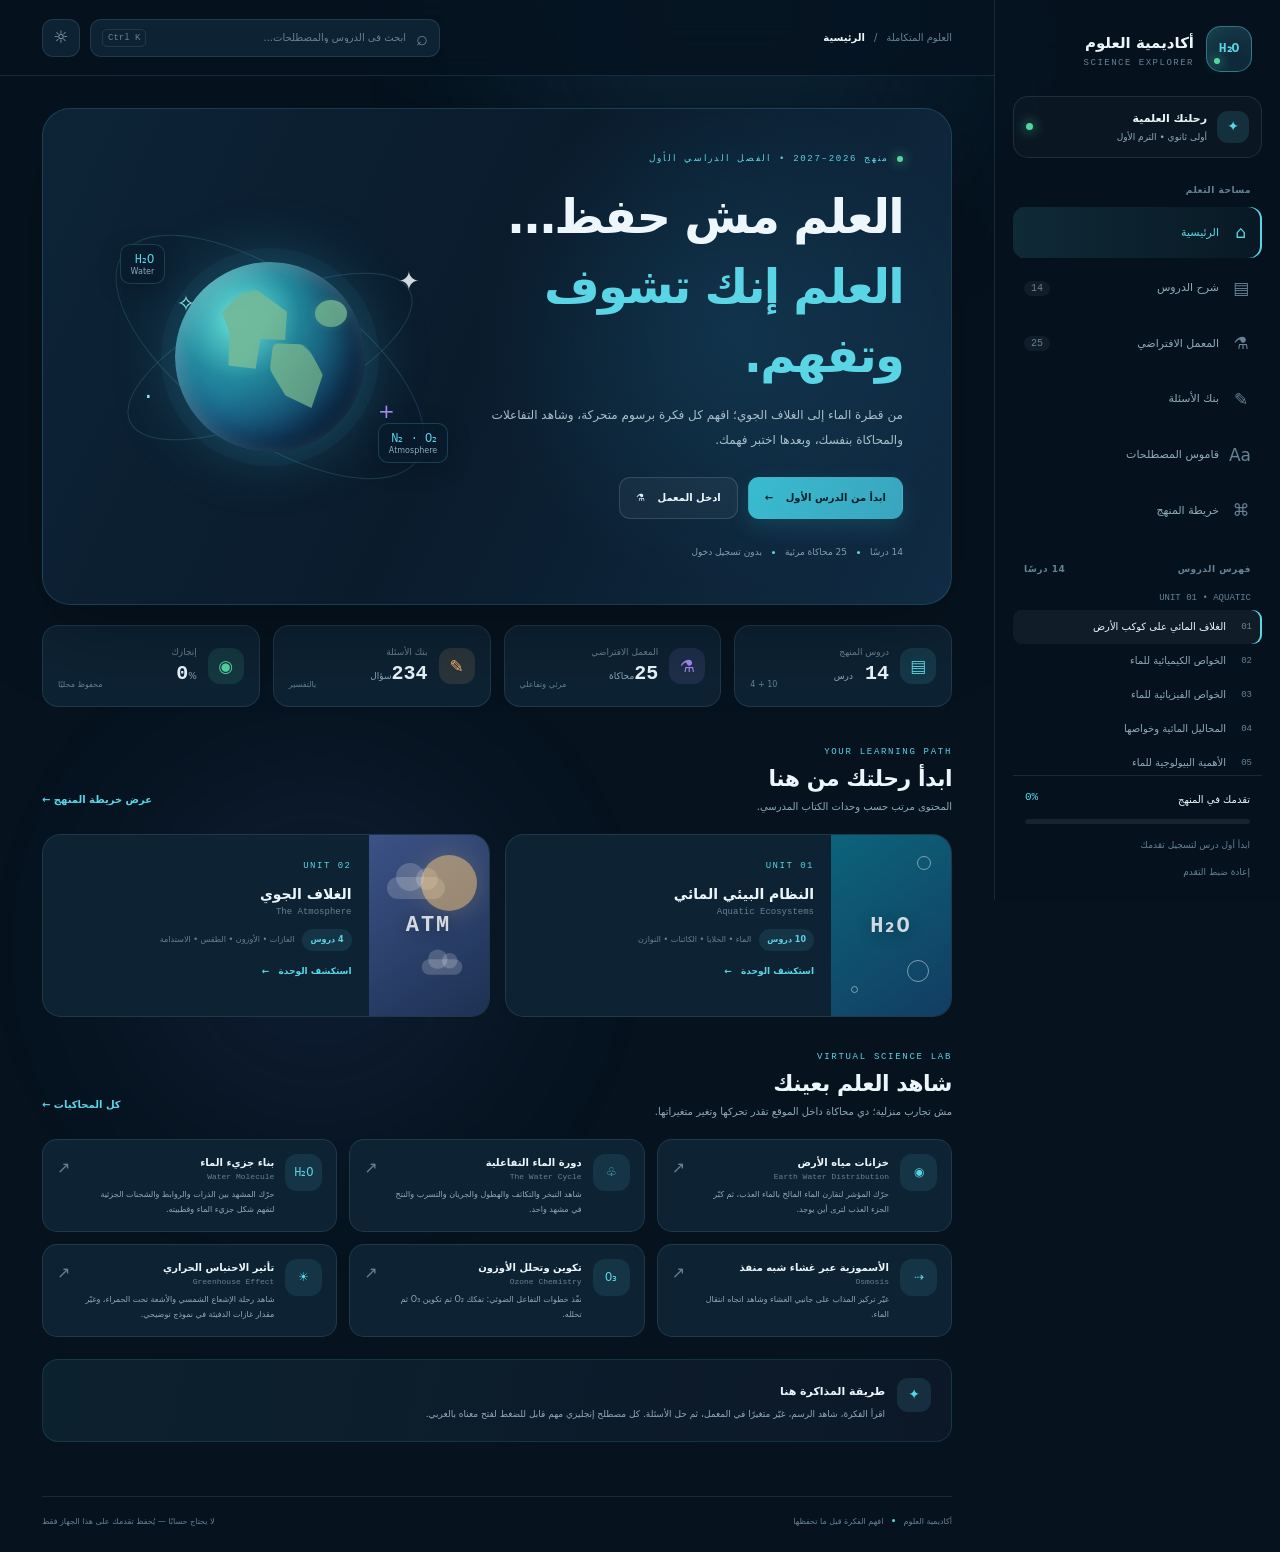
==== commit a7dccc5d: "Add files via upload" ====
--- a/index.html
+++ b/index.html
@@ -3,119 +3,132 @@
 <head>
   <meta charset="utf-8">
   <meta name="viewport" content="width=device-width, initial-scale=1">
-  <meta name="theme-color" content="#081a2b">
-  <meta name="description" content="منصة تفاعلية لشرح العلوم المتكاملة للصف الأول الثانوي: الأنظمة البيئية المائية والغلاف الجوي.">
-  <title>مختبر العلوم | العلوم المتكاملة</title>
+  <meta name="theme-color" content="#071b2a">
+  <meta name="description" content="منصة مختبر العلوم التفاعلية لشرح منهج العلوم المتكاملة للصف الأول الثانوي — الترم الأول 2026–2027.">
+  <title>أكاديمية العلوم | مختبر العلوم المتكاملة</title>
+  <link rel="icon" href="data:image/svg+xml,%3Csvg xmlns='http://www.w3.org/2000/svg' viewBox='0 0 100 100'%3E%3Ctext y='.9em' font-size='85'%3E%F0%9F%A7%AA%3C/text%3E%3C/svg%3E">
   <link rel="stylesheet" href="style.css">
 </head>
 <body>
-  <div class="ambient ambient-a"></div>
-  <div class="ambient ambient-b"></div>
+  <div class="ambient ambient-one"></div>
+  <div class="ambient ambient-two"></div>
   <div class="app-shell">
     <aside class="sidebar" id="sidebar">
-      <div class="brand">
-        <div class="brand-mark"><span>H₂O</span><i></i></div>
-        <div><strong>مختبر العلوم</strong><small>INTEGRATED SCIENCE</small></div>
+      <div class="brand-lockup">
+        <div class="brand-symbol"><span>H₂O</span><i></i></div>
+        <div class="brand-name"><strong>أكاديمية العلوم</strong><small>SCIENCE EXPLORER</small></div>
       </div>
-      <div class="profile-mini">
-        <div class="avatar">✦</div>
+      <div class="student-card">
+        <div class="student-avatar">✦</div>
         <div><strong>رحلتك العلمية</strong><small>أولى ثانوي • الترم الأول</small></div>
+        <span class="offline-dot" title="يعمل بدون حساب"></span>
       </div>
-      <nav class="side-nav" aria-label="القائمة الرئيسية">
-        <button class="nav-item active" data-view="learn"><span class="nav-icon">▤</span><span>المحتوى التعليمي</span><kbd>01</kbd></button>
-        <button class="nav-item" data-view="lab"><span class="nav-icon">⚗</span><span>المعمل التفاعلي</span><kbd>02</kbd></button>
-        <button class="nav-item" data-view="quiz"><span class="nav-icon">✎</span><span>مركز الاختبارات</span><kbd>03</kbd></button>
-        <button class="nav-item" data-view="glossary"><span class="nav-icon">Aa</span><span>قاموس المصطلحات</span><kbd>04</kbd></button>
-        <button class="nav-item" data-view="map"><span class="nav-icon">⌘</span><span>خريطة المنهج</span><kbd>05</kbd></button>
+      <div class="nav-caption">مساحة التعلم</div>
+      <nav class="main-nav" aria-label="القائمة الرئيسية">
+        <button class="nav-button active" data-view="home"><span class="nav-glyph">⌂</span><span>الرئيسية</span></button>
+        <button class="nav-button" data-view="lessons"><span class="nav-glyph">▤</span><span>شرح الدروس</span><b>14</b></button>
+        <button class="nav-button" data-view="lab"><span class="nav-glyph">⚗</span><span>المعمل الافتراضي</span><b id="nav-labs-count">25</b></button>
+        <button class="nav-button" data-view="quiz"><span class="nav-glyph">✎</span><span>بنك الأسئلة</span></button>
+        <button class="nav-button" data-view="glossary"><span class="nav-glyph">Aa</span><span>قاموس المصطلحات</span></button>
+        <button class="nav-button" data-view="map"><span class="nav-glyph">⌘</span><span>خريطة المنهج</span></button>
       </nav>
-      <div class="sidebar-divider"></div>
-      <div class="side-heading"><span>دروس المنهج</span><span class="tiny-count">14 درس</span></div>
-      <div class="lesson-nav" id="lesson-nav"></div>
+      <div class="nav-caption lesson-caption"><span>فهرس الدروس</span><span class="caption-count">14 درسًا</span></div>
+      <div class="lesson-tree" id="lesson-tree"></div>
       <div class="sidebar-bottom">
-        <div class="progress-mini"><div class="progress-ring" id="sidebar-ring"><span id="sidebar-percent">0%</span></div><div><strong>تقدمك في المنهج</strong><small id="sidebar-progress-label">ابدأ أول درس</small></div></div>
-        <button class="clear-progress" id="reset-progress">إعادة ضبط التقدم</button>
+        <div class="sidebar-progress-head"><span>تقدمك في المنهج</span><b id="sidebar-percent">0%</b></div>
+        <div class="progress-track"><i id="sidebar-progress-bar"></i></div>
+        <small id="sidebar-progress-text">ابدأ أول درس لتسجيل تقدمك</small>
+        <button class="reset-progress" id="reset-progress">إعادة ضبط التقدم</button>
       </div>
     </aside>
 
     <main class="main-area">
       <header class="topbar">
-        <button class="mobile-menu icon-button" id="mobile-menu" aria-label="فتح القائمة">☰</button>
-        <div class="breadcrumb"><span>الصف الأول الثانوي</span><b>/</b><strong id="crumb-current">المحتوى التعليمي</strong></div>
-        <div class="top-actions">
-          <label class="search-box"><span>⌕</span><input id="global-search" type="search" placeholder="ابحث عن درس أو مصطلح..." autocomplete="off"><kbd>⌘ K</kbd></label>
-          <button class="icon-button" id="theme-toggle" title="تغيير المظهر" aria-label="تغيير المظهر">☼</button>
+        <button class="mobile-menu icon-btn" id="mobile-menu" aria-label="فتح القائمة">☰</button>
+        <div class="breadcrumb"><span>العلوم المتكاملة</span><b>/</b><strong id="breadcrumb-current">الرئيسية</strong></div>
+        <div class="topbar-actions">
+          <label class="global-search"><span>⌕</span><input id="global-search" type="search" placeholder="ابحث في الدروس والمصطلحات..." autocomplete="off"><kbd>Ctrl K</kbd></label>
+          <button class="icon-btn theme-btn" id="theme-toggle" title="تغيير الألوان" aria-label="تغيير الألوان">☼</button>
         </div>
       </header>
 
-      <section class="welcome-strip" id="welcome-strip">
-        <div class="welcome-copy">
-          <div class="eyebrow"><span class="live-dot"></span> منصة تفاعلية • منهج 2026–2027</div>
-          <h1>افهم العلوم، <em>مش بس احفظها.</em></h1>
-          <p>رحلة من جزيء الماء إلى طبقات الغلاف الجوي — شروحات، رسومات، محاكاة وتجارب آمنة.</p>
-          <div class="welcome-actions"><button class="primary-btn" id="continue-learning">ابدأ رحلة التعلم <span>←</span></button><button class="quiet-btn" data-jump="lab">افتح المعمل <span>⚗</span></button></div>
+      <section class="view active" id="view-home">
+        <div class="hero-card">
+          <div class="hero-copy">
+            <div class="eyebrow"><i></i> منهج 2026–2027 • الفصل الدراسي الأول</div>
+            <h1>العلم مش حفظ…<br><em>العلم إنك تشوف وتفهم.</em></h1>
+            <p>من قطرة الماء إلى الغلاف الجوي؛ افهم كل فكرة برسوم متحركة، وشاهد التفاعلات والمحاكاة بنفسك، وبعدها اختبر فهمك.</p>
+            <div class="hero-buttons"><button class="btn-primary" id="start-learning">ابدأ من الدرس الأول <span>←</span></button><button class="btn-secondary" data-view="lab">ادخل المعمل <span>⚗</span></button></div>
+            <div class="hero-foot"><span>14 درسًا</span><i></i><span>25 محاكاة مرئية</span><i></i><span>بدون تسجيل دخول</span></div>
+          </div>
+          <div class="hero-scene" aria-label="رسم لكوكب الأرض والغلاف الجوي">
+            <div class="scene-orbit orbit-a"></div><div class="scene-orbit orbit-b"></div>
+            <div class="planet-earth"><span class="continent continent-a"></span><span class="continent continent-b"></span><span class="continent continent-c"></span><i class="earth-glow"></i></div>
+            <div class="scene-moon">✦</div><div class="scene-label label-h2o">H₂O <small>Water</small></div><div class="scene-label label-air">N₂ · O₂ <small>Atmosphere</small></div>
+            <div class="scene-particle p-one">✧</div><div class="scene-particle p-two">+</div><div class="scene-particle p-three">·</div>
+          </div>
         </div>
-        <div class="welcome-art" aria-label="رسم توضيحي للأرض والماء والغلاف الجوي">
-          <div class="orbit orbit-one"></div><div class="orbit orbit-two"></div>
-          <div class="planet"><div class="planet-shine"></div><span class="land land-one"></span><span class="land land-two"></span><span class="land land-three"></span></div>
-          <div class="float-label label-water">H₂O <small>الماء</small></div><div class="float-label label-air">N₂ · O₂ <small>الهواء</small></div><div class="spark spark-one">✦</div><div class="spark spark-two">+</div>
+
+        <div class="stats-grid">
+          <article class="stat-tile"><span class="stat-icon cyan">▤</span><div><small>دروس المنهج</small><strong>14 <i>درس</i></strong></div><b>10 + 4</b></article>
+          <article class="stat-tile"><span class="stat-icon purple">⚗</span><div><small>المعمل الافتراضي</small><strong id="stat-labs">25 <i>محاكاة</i></strong></div><b>مرئي وتفاعلي</b></article>
+          <article class="stat-tile"><span class="stat-icon orange">✎</span><div><small>بنك الأسئلة</small><strong id="stat-questions">234 <i>سؤال</i></strong></div><b>بالتفسير</b></article>
+          <article class="stat-tile"><span class="stat-icon green">◉</span><div><small>إنجازك</small><strong id="stat-progress">0<i>%</i></strong></div><b>محفوظ محليًا</b></article>
         </div>
-        <div class="welcome-foot"><span>01</span><span>منهج العلوم المتكاملة</span><span class="foot-line"></span><span>14 درسًا</span></div>
+
+        <div class="home-section-head"><div><div class="section-overline">YOUR LEARNING PATH</div><h2>ابدأ رحلتك من هنا</h2><p>المحتوى مرتب حسب وحدات الكتاب المدرسي.</p></div><button class="text-link" data-view="map">عرض خريطة المنهج ←</button></div>
+        <div class="unit-cards">
+          <article class="unit-card unit-water"><div class="unit-art"><span>H₂O</span><i class="bubble b1"></i><i class="bubble b2"></i><i class="bubble b3"></i></div><div class="unit-card-copy"><span class="unit-number">UNIT 01</span><h3>النظام البيئي المائي</h3><p>Aquatic Ecosystems</p><div class="unit-meta"><b>10 دروس</b><span>الماء • الخلايا • الكائنات • التوازن</span></div><button data-unit="1">استكشف الوحدة <span>←</span></button></div></article>
+          <article class="unit-card unit-atmosphere"><div class="unit-art"><span>ATM</span><i class="cloud cloud-a"></i><i class="cloud cloud-b"></i><i class="sun-disc"></i></div><div class="unit-card-copy"><span class="unit-number">UNIT 02</span><h3>الغلاف الجوي</h3><p>The Atmosphere</p><div class="unit-meta"><b>4 دروس</b><span>الغازات • الأوزون • الطقس • الاستدامة</span></div><button data-unit="2">استكشف الوحدة <span>←</span></button></div></article>
+        </div>
+
+        <div class="home-section-head"><div><div class="section-overline">VIRTUAL SCIENCE LAB</div><h2>شاهد العلم بعينك</h2><p>مش تجارب منزلية؛ دي محاكاة داخل الموقع تقدر تحركها وتغير متغيراتها.</p></div><button class="text-link" data-view="lab">كل المحاكيات ←</button></div>
+        <div class="featured-labs" id="featured-labs"></div>
+        <div class="study-note"><div class="note-icon">✦</div><div><strong>طريقة المذاكرة هنا</strong><p>اقرأ الفكرة، شاهد الرسم، غيّر متغيرًا في المعمل، ثم حل الأسئلة. كل مصطلح إنجليزي مهم قابل للضغط لفتح معناه بالعربي.</p></div></div>
       </section>
 
-      <section class="stats-row" id="stats-row">
-        <article class="stat-card"><div class="stat-icon aqua">▤</div><div><small>إجمالي الدروس</small><strong>14 <span>درس</span></strong></div><div class="stat-side">10 + 4</div></article>
-        <article class="stat-card"><div class="stat-icon violet">⚗</div><div><small>محاكاة وتجارب</small><strong id="stat-labs">9 <span>أنشطة</span></strong></div><div class="stat-side">تفاعلية</div></article>
-        <article class="stat-card"><div class="stat-icon amber">✎</div><div><small>أسئلة تدريبية</small><strong id="stat-questions">42 <span>سؤالًا</span></strong></div><div class="stat-side">مع تصحيح فوري</div></article>
-        <article class="stat-card"><div class="stat-icon green">◉</div><div><small>إنجازك</small><strong id="stat-progress">0<span>%</span></strong></div><div class="stat-side">محفوظ على جهازك</div></article>
+      <section class="view" id="view-lessons">
+        <div class="page-heading"><div><div class="section-overline">LESSON LIBRARY</div><h1>شرح الدروس بالتفصيل</h1><p>شرح منظم من الصفر: الفكرة، لماذا تحدث، مثال، رسم توضيحي، ثم أسئلة تثبت الفهم.</p></div><div class="page-heading-side"><span class="soft-pill">الترم الأول 2026–2027</span><span class="soft-pill">عربي + English</span></div></div>
+        <div class="lesson-browser" id="lesson-browser"></div>
+        <article class="lesson-reader" id="lesson-reader"></article>
       </section>
 
-      <div id="view-learn" class="view-panel active">
-        <div class="section-heading">
-          <div><div class="eyebrow muted">YOUR LEARNING PATH</div><h2>المحتوى التعليمي</h2><p>اختار درسًا، اقرأ الفكرة، جرّب بنفسك، وبعدها اختبر فهمك.</p></div>
-          <div class="heading-tools"><span class="small-chip"><i></i> شرح بالعربي + English</span><button class="outline-btn" id="open-map">عرض خريطة المنهج ↗</button></div>
-        </div>
-        <div class="lesson-layout">
-          <article class="lesson-panel" id="lesson-content" aria-live="polite"></article>
-          <aside class="lesson-aside">
-            <div class="aside-card lesson-progress-card"><div class="aside-title"><span>تقدم الدرس</span><b id="lesson-progress-value">0%</b></div><div class="bar-track"><i id="lesson-progress-bar"></i></div><p id="lesson-progress-text">علّم الدرس كمكتمل بعد المذاكرة.</p><button class="complete-btn" id="complete-lesson">✓ علّمت الدرس كمكتمل</button></div>
-            <div class="aside-card"><div class="aside-title"><span>مفاتيح الدرس</span><span class="sparkle">✦</span></div><div id="lesson-keywords" class="keyword-list"></div></div>
-            <div class="aside-card tip-card"><div class="tip-symbol">✧</div><strong>نصيحة للمذاكرة</strong><p id="study-tip">اربط كل مصطلح بمثال من الحياة اليومية؛ الفهم يثبت أكثر من الحفظ المنفصل.</p></div>
-            <div class="aside-card quick-links"><div class="aside-title"><span>انتقل بسرعة</span></div><button data-jump="lab">⚗ المعمل التفاعلي <span>←</span></button><button data-jump="quiz">✎ اختبر نفسك <span>←</span></button><button data-jump="glossary">Aa قاموس المصطلحات <span>←</span></button></div>
-          </aside>
-        </div>
-      </div>
-
-      <section id="view-lab" class="view-panel">
-        <div class="section-heading"><div><div class="eyebrow muted">VIRTUAL SCIENCE LAB</div><h2>المعمل التفاعلي</h2><p>غيّر المتغيرات وشاهد كيف تتغير النتيجة. كل محاكاة معها تفسير علمي.</p></div><span class="small-chip"><i></i> جرّب بنفسك</span></div>
-        <div class="lab-tabs" id="lab-tabs"></div>
-        <div class="lab-stage" id="lab-stage"></div>
-        <div class="experiment-library"><div class="subheading"><div><h3>تجارب منزلية آمنة</h3><p>أنشطة بسيطة باستخدام أدوات يومية، بدون لهب أو مواد خطرة.</p></div><span class="safe-tag">✦ SAFE LAB</span></div><div class="experiment-grid" id="experiment-grid"></div></div>
+      <section class="view" id="view-lab">
+        <div class="page-heading"><div><div class="section-overline">INTERACTIVE SCIENCE LAB</div><h1>المعمل الافتراضي</h1><p>غيّر درجة الحرارة أو العمق أو التركيز وشاهد النتيجة فورًا. كل نموذج يشرح علاقته بالمنهج.</p></div><span class="soft-pill live-pill"><i></i> المحاكاة تعمل مباشرة</span></div>
+        <div class="lab-layout"><aside class="lab-library" id="lab-library"></aside><article class="lab-reader" id="lab-reader"></article></div>
       </section>
 
-      <section id="view-quiz" class="view-panel">
-        <div class="section-heading"><div><div class="eyebrow muted">CHECK YOUR UNDERSTANDING</div><h2>مركز الاختبارات</h2><p>أسئلة متنوعة من الدروس الـ14 مع تفسير الإجابة بعد الاختيار.</p></div><span class="small-chip">تدريب بدون درجات نهائية</span></div>
-        <div class="quiz-toolbar"><label>اختر الدرس <select id="quiz-lesson-select"><option value="all">كل المنهج</option></select></label><span id="quiz-count">42 سؤالًا</span><button class="outline-btn" id="shuffle-quiz">خلط الأسئلة ↻</button></div>
-        <div id="quiz-area" class="quiz-list"></div>
+      <section class="view" id="view-quiz">
+        <div class="page-heading"><div><div class="section-overline">QUESTION BANK</div><h1>بنك الأسئلة والتدريب</h1><p>أسئلة فهم وتطبيق ومسائل قصيرة، ومع كل إجابة تفسير يوضح السبب.</p></div><span class="soft-pill" id="question-total">200+ سؤال</span></div>
+        <div class="quiz-setup" id="quiz-setup">
+          <div class="setup-field"><label for="quiz-unit">الوحدة</label><select id="quiz-unit"><option value="all">المنهج كله</option><option value="1">الوحدة الأولى: النظام البيئي المائي</option><option value="2">الوحدة الثانية: الغلاف الجوي</option></select></div>
+          <div class="setup-field"><label for="quiz-lesson">الدرس</label><select id="quiz-lesson"><option value="all">كل دروس الوحدة</option></select></div>
+          <div class="setup-field"><label for="quiz-count-select">عدد الأسئلة</label><select id="quiz-count-select"><option value="10">10 أسئلة</option><option value="15" selected>15 سؤالًا</option><option value="20">20 سؤالًا</option><option value="30">30 سؤالًا</option></select></div>
+          <button class="btn-primary" id="begin-quiz">ابدأ الاختبار <span>←</span></button>
+        </div>
+        <div class="quiz-session" id="quiz-session" hidden></div>
       </section>
 
-      <section id="view-glossary" class="view-panel">
-        <div class="section-heading"><div><div class="eyebrow muted">SCIENCE DICTIONARY</div><h2>قاموس المصطلحات</h2><p>ابحث عن المصطلح الإنجليزي أو العربي، واضغط عليه لعرض تعريفه ومثال عليه.</p></div><span class="small-chip" id="glossary-count">0 مصطلح</span></div>
-        <div class="glossary-search"><span>⌕</span><input type="search" id="glossary-search" placeholder="مثال: Polarity أو القطبية..."></div>
+      <section class="view" id="view-glossary">
+        <div class="page-heading"><div><div class="section-overline">SCIENCE GLOSSARY</div><h1>قاموس المصطلحات</h1><p>اكتب المصطلح بالعربي أو الإنجليزي. افتح أي كلمة لفهم معناها وسياق استخدامها.</p></div><span class="soft-pill" id="glossary-count">0 مصطلح</span></div>
+        <label class="glossary-search"><span>⌕</span><input id="glossary-search" type="search" placeholder="مثال: Osmosis أو الخاصية الأسموزية..."></label>
         <div class="glossary-grid" id="glossary-grid"></div>
       </section>
 
-      <section id="view-map" class="view-panel">
-        <div class="section-heading"><div><div class="eyebrow muted">THE COMPLETE SYLLABUS</div><h2>خريطة المنهج</h2><p>14 درسًا مرتبة وفق وحدتي الترم الأول.</p></div><span class="small-chip">2026–2027</span></div>
-        <div class="map-summary"><div><b>01</b><span>النظام البيئي المائي</span><small>10 دروس</small></div><div class="map-summary-line"></div><div><b>02</b><span>الغلاف الجوي</span><small>4 دروس</small></div></div>
-        <div id="curriculum-map" class="curriculum-map"></div>
-        <div class="sources-note"><div class="sources-icon">⌑</div><div><strong>عن المحتوى والمراجع</strong><p>الشرح هنا مكتوب بصياغة تعليمية أصلية اعتمادًا على عناوين المنهج والمفاهيم العلمية الأساسية، وليس نسخًا من كتاب خارجي. راجع أحدث نسخة من كتاب الوزارة للتأكد من أي تحديثات أو تفاصيل مطلوبة في مدرستك.</p><a href="https://ellibrary.moe.gov.eg/Books-sec/" target="_blank" rel="noopener">مكتبة وزارة التربية والتعليم ↗</a><span>ترتيب الدروس: كتاب العلوم المتكاملة، الصف الأول الثانوي، الترم الأول 2026–2027.</span></div></div>
+      <section class="view" id="view-map">
+        <div class="page-heading"><div><div class="section-overline">COMPLETE CURRICULUM</div><h1>خريطة المنهج</h1><p>الفهرس مقسّم بحسب ترتيب دروس العلوم المتكاملة للصف الأول الثانوي.</p></div><span class="soft-pill">14 / 14 درسًا</span></div>
+        <div class="curriculum-banner"><div><span>01</span><strong>النظام البيئي المائي</strong><small>Aquatic Ecosystems • 10 دروس</small></div><div class="banner-wave">≈</div><div><span>02</span><strong>الغلاف الجوي</strong><small>The Atmosphere • 4 دروس</small></div></div>
+        <div class="curriculum-grid" id="curriculum-grid"></div>
+        <div class="reference-panel"><div class="reference-title"><span>⌑</span><div><strong>المراجع العلمية والتعليمية</strong><small>صياغة الشرح أصلية، والمراجع التالية للمطابقة والمراجعة الإضافية.</small></div></div><div class="reference-links" id="reference-links"></div><p class="reference-disclaimer">الموقع أداة شرح ومراجعة مستقلة، وليس موقعًا تابعًا لوزارة التربية والتعليم أو لأي ناشر تجاري. قد تختلف بعض القيم التقريبية بين المراجع العلمية بسبب اختلاف طريقة تصنيف خزانات الماء أو ظروف القياس؛ ويُذكر داخل الدرس الرقم المستخدم في سياق المنهج مع توضيح المقصود به.</p></div>
       </section>
 
-      <footer class="site-footer"><span>مختبر العلوم <b>•</b> تعلّم بالفهم والتجربة</span><span>صُنع للتعلّم — لا يحتاج إلى حساب أو تسجيل دخول</span></footer>
+      <footer class="site-footer"><span>أكاديمية العلوم <b>•</b> افهم الفكرة قبل ما تحفظها</span><span>لا يحتاج حسابًا — يُحفظ تقدمك على هذا الجهاز فقط</span></footer>
     </main>
   </div>
-  <div class="toast" id="toast" role="status"></div>
-  <dialog id="term-dialog" class="term-dialog"><button class="dialog-close" id="dialog-close" aria-label="إغلاق">×</button><div class="dialog-kicker">SCIENCE TERM</div><h3 id="dialog-term"></h3><p class="dialog-ar" id="dialog-ar"></p><p id="dialog-desc"></p><div class="dialog-example" id="dialog-example"></div></dialog>
+
+  <dialog class="term-modal" id="term-modal"><button class="modal-close" id="close-term" aria-label="إغلاق">×</button><div class="modal-kicker">SCIENCE TERM</div><h2 id="term-en"></h2><h3 id="term-ar"></h3><p id="term-description"></p><div class="modal-example" id="term-example"></div></dialog>
+  <div class="toast" id="toast" role="status" aria-live="polite"></div>
+
   <script src="lessons.js"></script>
   <script src="experiments.js"></script>
   <script src="app.js"></script>
--- a/style.css
+++ b/style.css
@@ -1,3064 +1,4863 @@
-@import url('https://fonts.googleapis.com/css2?family=IBM+Plex+Sans+Arabic:wght@400;500;600;700&family=Manrope:wght@400;500;600;700;800&display=swap');
-
 :root {
-  --bg:#071727;
-  --bg2:#0a2033;
-  --panel:#10283c;
-  --panel2:#132f46;
-  --line:rgba(171,208,226,.12);
-  --text:#eef8fb;
-  --muted:#91a9b9;
-  --aqua:#56dfd1;
-  --blue:#6aa9ff;
-  --violet:#ae9aff;
-  --amber:#f6bd68;
-  --green:#77d8a7;
-  --red:#ff8585;
-  --shadow:0 24px 70px rgba(0,0,0,.22);
-  --radius:20px;
-  --font:'IBM Plex Sans Arabic',Tahoma,sans-serif;
-  --latin:'Manrope','IBM Plex Sans Arabic',sans-serif
-}
-
+  --bg:#06131f;
+  --bg-soft:#091b2a;
+  --panel:#0d2233;
+  --panel-2:#102a3e;
+  --panel-3:#153449;
+  --line:rgba(169,210,231,.12);
+  --line-strong:rgba(169,210,231,.22);
+  --text:#edf7fb;
+  --muted:#91aab9;
+  --muted-2:#668294;
+  --cyan:#59d5e5;
+  --cyan-2:#2ba9c0;
+  --blue:#4589de;
+  --purple:#a68af2;
+  --green:#54d6a0;
+  --orange:#ffbb70;
+  --red:#ff7c83;
+  --shadow:0 24px 80px rgba(0,0,0,.28);
+  --radius:22px;
+  --font:'Alexandria',system-ui,sans-serif;
+  --mono:'IBM Plex Mono',monospace;
+  color-scheme:dark
+}
+:root[data-theme="light"] {
+  --bg:#edf5f8;
+  --bg-soft:#e8f1f5;
+  --panel:#fff;
+  --panel-2:#f4f9fb;
+  --panel-3:#e9f2f6;
+  --line:rgba(28,70,91,.12);
+  --line-strong:rgba(28,70,91,.22);
+  --text:#102b3a;
+  --muted:#526d7c;
+  --muted-2:#748c99;
+  --cyan:#0d9db5;
+  --cyan-2:#13869b;
+  --blue:#3476be;
+  --purple:#755ac7;
+  --green:#16875e;
+  --orange:#bb6d20;
+  --red:#c44e55;
+  --shadow:0 24px 80px rgba(28,62,80,.11);
+  color-scheme:light
+}
 * {
   box-sizing:border-box
 }
-
 html {
   scroll-behavior:smooth
 }
-
 body {
   margin:0;
   background:var(--bg);
   color:var(--text);
   font-family:var(--font);
+  font-size:14px;
+  line-height:1.8;
   min-height:100vh;
   overflow-x:hidden
 }
-
 button,input,select {
   font:inherit
 }
-
 button {
   cursor:pointer
 }
-
 a {
-  color:var(--aqua);
+  color:inherit;
   text-decoration:none
 }
-
 .ambient {
   position:fixed;
+  z-index:-1;
   pointer-events:none;
-  z-index:-1;
-  filter:blur(90px);
-  opacity:.17;
-  border-radius:50%
-}
-
-.ambient-a {
-  width:500px;
-  height:500px;
-  background:#0c9eab;
-  top:-260px;
-  left:20%
-}
-
-.ambient-b {
-  width:420px;
-  height:420px;
-  background:#6f4ec7;
-  bottom:-280px;
-  right:10%
-}
-
+  border-radius:50%;
+  filter:blur(80px);
+  opacity:.15
+}
+.ambient-one {
+  width:460px;
+  height:460px;
+  top:-210px;
+  right:25%;
+  background:#236c9b
+}
+.ambient-two {
+  width:380px;
+  height:380px;
+  bottom:-240px;
+  left:10%;
+  background:#3b4f91
+}
 .app-shell {
-  display:grid;
-  grid-template-columns:276px minmax(0,1fr);
-  min-height:100vh;
-  max-width:1800px;
-  margin:auto
-}
-
+  min-height:100vh
+}
 .sidebar {
-  position:sticky;
+  position:fixed;
+  z-index:20;
+  right:0;
   top:0;
-  height:100vh;
-  min-height:700px;
-  padding:27px 19px 18px;
+  bottom:0;
+  width:286px;
+  padding:26px 18px 20px;
+  background:rgba(6,19,31,.91);
   border-left:1px solid var(--line);
-  background:rgba(7,23,39,.83);
-  backdrop-filter:blur(20px);
+  backdrop-filter:blur(24px);
   display:flex;
   flex-direction:column;
-  z-index:10
-}
-
-.brand {
-  display:flex;
-  align-items:center;
-  gap:11px;
-  padding:2px 8px 25px
-}
-
-.brand-mark {
-  width:43px;
-  height:43px;
-  border:1px solid rgba(86,223,209,.42);
-  background:linear-gradient(145deg,rgba(86,223,209,.2),rgba(106,169,255,.06));
-  border-radius:14px;
+  overflow-y:auto
+}
+.brand-lockup {
+  display:flex;
+  align-items:center;
+  gap:12px;
+  padding:0 10px 24px
+}
+.brand-symbol {
+  width:46px;
+  height:46px;
+  border:1px solid rgba(89,213,229,.45);
+  background:linear-gradient(145deg,rgba(89,213,229,.2),rgba(69,137,222,.1));
+  border-radius:15px;
   display:grid;
   place-items:center;
   position:relative;
-  color:var(--aqua);
-  font:800 13px var(--latin);
-  box-shadow:0 0 24px rgba(86,223,209,.08)
-}
-
-.brand-mark i {
-  position:absolute;
-  width:5px;
-  height:5px;
-  background:var(--aqua);
+  color:var(--cyan);
+  font-family:var(--mono);
+  font-weight:600;
+  font-size:13px;
+  box-shadow:inset 0 0 25px rgba(89,213,229,.08)
+}
+.brand-symbol i {
+  position:absolute;
+  width:6px;
+  height:6px;
   border-radius:50%;
-  top:5px;
-  right:5px;
-  box-shadow:0 0 12px var(--aqua)
-}
-
-.brand strong {
-  display:block;
-  font-size:16px;
-  letter-spacing:.1px
-}
-
-.brand small {
-  display:block;
-  font:600 8px var(--latin);
-  letter-spacing:1.45px;
-  color:var(--muted);
-  margin-top:3px
-}
-
-.profile-mini {
+  background:var(--green);
+  bottom:7px;
+  left:7px;
+  box-shadow:0 0 12px var(--green)
+}
+.brand-name {
+  display:flex;
+  flex-direction:column;
+  gap:1px
+}
+.brand-name strong {
+  font-size:15px;
+  font-weight:700
+}
+.brand-name small {
+  font:9px var(--mono);
+  letter-spacing:1.5px;
+  color:var(--muted-2)
+}
+.student-card {
+  display:flex;
+  align-items:center;
+  gap:10px;
+  padding:12px 12px;
   border:1px solid var(--line);
   background:rgba(255,255,255,.025);
   border-radius:15px;
-  padding:12px;
-  display:flex;
-  align-items:center;
-  gap:10px;
-  margin-bottom:25px
-}
-
-.avatar {
-  width:35px;
-  height:35px;
+  margin-bottom:24px
+}
+.student-avatar {
+  width:32px;
+  height:32px;
+  border-radius:11px;
+  background:rgba(89,213,229,.13);
   display:grid;
   place-items:center;
-  border-radius:11px;
-  background:linear-gradient(135deg,#235e6b,#273f70);
-  color:#b7fff1
-}
-
-.profile-mini strong {
-  font-size:11px;
-  display:block
-}
-
-.profile-mini small {
-  color:var(--muted);
+  color:var(--cyan)
+}
+.student-card>div:nth-child(2) {
+  display:flex;
+  flex-direction:column;
+  flex:1;
+  min-width:0
+}
+.student-card strong {
+  font-size:11px
+}
+.student-card small {
   font-size:9px;
-  display:block;
-  margin-top:3px
-}
-
-.side-nav {
+  color:var(--muted)
+}
+.offline-dot {
+  width:7px;
+  height:7px;
+  background:var(--green);
+  border-radius:50%;
+  box-shadow:0 0 12px var(--green)
+}
+.nav-caption {
+  font-size:9px;
+  color:var(--muted-2);
+  font-weight:600;
+  padding:0 11px 9px;
+  letter-spacing:.5px
+}
+.main-nav {
   display:grid;
   gap:5px
 }
-
-.nav-item {
+.nav-button {
   border:0;
   background:transparent;
   color:var(--muted);
-  width:100%;
+  display:flex;
+  align-items:center;
+  gap:12px;
+  padding:10px 11px;
+  border-radius:12px;
   text-align:right;
-  padding:10px 11px;
-  border-radius:11px;
-  display:flex;
-  align-items:center;
-  gap:10px;
-  font-size:12px;
+  font-size:11px;
   transition:.2s
 }
-
-.nav-item:hover,.nav-item.active {
-  background:rgba(86,223,209,.09);
+.nav-button:hover {
+  background:rgba(255,255,255,.04);
   color:var(--text)
 }
-
-.nav-item.active {
-  box-shadow:inset -2px 0 var(--aqua)
-}
-
-.nav-item kbd {
+.nav-button.active {
+  color:var(--cyan);
+  background:linear-gradient(90deg,rgba(89,213,229,.12),rgba(89,213,229,.035));
+  box-shadow:inset -2px 0 var(--cyan)
+}
+.nav-glyph {
+  width:20px;
+  text-align:center;
+  font-size:17px;
+  color:var(--muted-2)
+}
+.nav-button.active .nav-glyph {
+  color:var(--cyan)
+}
+.nav-button b {
   margin-right:auto;
-  font:600 9px var(--latin);
-  color:#698396
-}
-
-.nav-icon {
-  font:600 14px var(--latin);
-  width:21px;
-  text-align:center;
-  color:var(--aqua)
-}
-
-.sidebar-divider {
-  height:1px;
-  background:var(--line);
-  margin:20px 4px 15px
-}
-
-.side-heading {
-  display:flex;
-  justify-content:space-between;
-  padding:0 8px 11px;
-  font-size:10px;
-  color:#c7d6e0;
-  font-weight:700
-}
-
-.tiny-count {
-  color:var(--muted);
-  font:10px var(--latin)
-}
-
-.lesson-nav {
-  overflow:auto;
-  scrollbar-width:thin;
-  scrollbar-color:#29485a transparent;
-  display:flex;
-  flex-direction:column;
-  gap:3px;
-  padding:0 2px 12px
-}
-
-.unit-label {
-  font-size:9px;
-  color:#7894a7;
-  padding:10px 9px 5px;
-  font-weight:700;
-  letter-spacing:.3px
-}
-
-.lesson-link {
-  border:0;
-  background:transparent;
-  text-align:right;
-  color:#9cb1bf;
-  padding:8px 9px;
-  border-radius:9px;
-  display:flex;
-  align-items:center;
-  gap:9px;
-  font-size:10px;
-  line-height:1.5;
-  transition:.2s
-}
-
-.lesson-link:hover {
-  background:rgba(255,255,255,.04);
-  color:white
-}
-
-.lesson-link.active {
-  background:rgba(106,169,255,.12);
-  color:#eaf4ff
-}
-
-.lesson-number {
-  width:23px;
-  height:23px;
-  flex:0 0 23px;
-  border:1px solid var(--line);
-  border-radius:7px;
-  display:grid;
-  place-items:center;
-  font:600 9px var(--latin);
-  color:#7e9aab
-}
-
-.lesson-link.active .lesson-number {
-  background:var(--blue);
-  color:#071727;
-  border-color:var(--blue)
-}
-
-.lesson-link.done .lesson-number {
-  background:rgba(119,216,167,.18);
-  border-color:rgba(119,216,167,.4);
-  color:var(--green)
-}
-
-.sidebar-bottom {
-  margin-top:auto;
-  padding-top:12px;
-  border-top:1px solid var(--line)
-}
-
-.progress-mini {
-  display:flex;
-  align-items:center;
-  gap:11px;
-  padding:9px 6px
-}
-
-.progress-ring {
-  width:38px;
-  height:38px;
-  border-radius:50%;
-  background:conic-gradient(var(--aqua) 0deg,rgba(255,255,255,.1) 0deg);
-  display:grid;
-  place-items:center;
-  position:relative
-}
-
-.progress-ring:before {
-  content:"";
-  position:absolute;
-  inset:4px;
-  background:#0c2031;
-  border-radius:50%
-}
-
-.progress-ring span {
-  position:relative;
-  font:700 9px var(--latin)
-}
-
-.progress-mini strong {
-  font-size:10px;
-  display:block
-}
-
-.progress-mini small {
-  font-size:9px;
-  color:var(--muted);
-  display:block;
-  margin-top:3px
-}
-
-.clear-progress {
+  font:10px var(--mono);
+  color:var(--muted-2);
+  background:rgba(255,255,255,.05);
+  padding:2px 7px;
+  border-radius:20px
+}
+.lesson-caption {
+  margin-top:25px;
+  display:flex;
+  justify-content:space-between
+}
+.caption-count {
+  color:var(--muted-2)
+}
+.lesson-tree {
+  overflow-y:auto;
+  min-height:90px;
+  padding-bottom:12px
+}
+.tree-unit {
+  margin-bottom:12px
+}
+.tree-unit-title {
+  font:9px var(--mono);
+  color:var(--muted-2);
+  padding:7px 11px
+}
+.tree-lesson {
   width:100%;
   border:0;
   background:transparent;
-  color:#738b9b;
+  color:var(--muted);
+  display:flex;
+  align-items:center;
+  gap:8px;
+  padding:8px 10px;
+  border-radius:9px;
+  text-align:right;
+  font-size:10px;
+  transition:.18s
+}
+.tree-lesson:hover,.tree-lesson.selected {
+  background:rgba(255,255,255,.045);
+  color:var(--text)
+}
+.tree-lesson.selected {
+  box-shadow:inset -2px 0 var(--cyan)
+}
+.tree-lesson>span {
+  font:9px var(--mono);
+  color:var(--muted-2);
+  min-width:18px
+}
+.tree-lesson i {
+  font-style:normal;
+  overflow:hidden;
+  white-space:nowrap;
+  text-overflow:ellipsis;
+  flex:1
+}
+.tree-lesson>b {
+  color:var(--green);
+  font-size:10px
+}
+.sidebar-bottom {
+  margin-top:auto;
+  padding:15px 12px 0;
+  border-top:1px solid var(--line)
+}
+.sidebar-progress-head {
+  display:flex;
+  justify-content:space-between;
+  font-size:10px
+}
+.sidebar-progress-head b {
+  font:11px var(--mono);
+  color:var(--cyan)
+}
+.progress-track {
+  height:5px;
+  background:rgba(255,255,255,.07);
+  border-radius:20px;
+  margin:10px 0 7px;
+  overflow:hidden
+}
+.progress-track i {
+  display:block;
+  height:100%;
+  width:0;
+  background:linear-gradient(90deg,var(--cyan),var(--green));
+  border-radius:20px;
+  transition:.4s
+}
+.sidebar-bottom small {
   font-size:9px;
-  padding:6px
-}
-
-.clear-progress:hover {
+  color:var(--muted-2)
+}
+.reset-progress {
+  display:block;
+  border:0;
+  background:none;
+  color:var(--muted-2);
+  font-size:9px;
+  padding:8px 0 0
+}
+.reset-progress:hover {
   color:var(--red)
 }
-
 .main-area {
-  min-width:0;
-  padding:0 40px 24px
-}
-
+  margin-right:286px;
+  min-height:100vh;
+  padding:0 42px;
+  max-width:1800px
+}
 .topbar {
   height:76px;
   display:flex;
   align-items:center;
   justify-content:space-between;
   border-bottom:1px solid var(--line);
-  gap:15px
-}
-
+  position:sticky;
+  top:0;
+  z-index:10;
+  background:rgba(6,19,31,.78);
+  backdrop-filter:blur(18px);
+  margin:0 -42px;
+  padding:0 42px
+}
 .breadcrumb {
   display:flex;
   align-items:center;
-  gap:10px;
-  color:#7f9aaa;
-  font-size:11px
-}
-
+  gap:9px;
+  color:var(--muted-2);
+  font-size:10px
+}
 .breadcrumb b {
   font-weight:400;
-  color:#426074
-}
-
+  color:var(--muted-2)
+}
 .breadcrumb strong {
-  color:#e4f1f7;
+  color:var(--text);
   font-weight:600
 }
-
-.top-actions {
+.topbar-actions {
   display:flex;
   align-items:center;
   gap:10px
 }
-
-.search-box {
-  width:min(320px,34vw);
+.global-search {
+  width:min(350px,32vw);
   height:38px;
   border:1px solid var(--line);
+  background:var(--panel);
   border-radius:11px;
-  background:rgba(255,255,255,.03);
-  display:flex;
-  align-items:center;
-  padding:0 10px;
+  display:flex;
+  align-items:center;
+  padding:0 11px;
   gap:8px;
-  color:#7793a5
-}
-
-.search-box>span {
-  font-size:21px;
+  color:var(--muted-2)
+}
+.global-search>span,.glossary-search>span {
+  font-size:20px;
   line-height:1
 }
-
-.search-box input {
-  width:100%;
-  min-width:0;
+.global-search input,.glossary-search input {
   border:0;
   outline:0;
   background:transparent;
   color:var(--text);
+  min-width:0;
+  flex:1;
   font-size:10px
 }
-
-.search-box kbd {
-  font:9px var(--latin);
+.global-search input::placeholder,.glossary-search input::placeholder {
+  color:var(--muted-2)
+}
+kbd {
+  font:9px var(--mono);
+  padding:3px 5px;
   border:1px solid var(--line);
-  padding:3px 5px;
   border-radius:5px;
+  color:var(--muted-2);
   white-space:nowrap
 }
-
-.icon-button {
+.icon-btn {
+  width:38px;
+  height:38px;
   border:1px solid var(--line);
-  background:rgba(255,255,255,.03);
-  color:#a7c3d1;
-  width:37px;
-  height:37px;
+  background:var(--panel);
+  color:var(--muted);
   border-radius:11px;
-  font-size:16px
-}
-
-.icon-button:hover {
-  border-color:rgba(86,223,209,.4);
-  color:var(--aqua)
-}
-
+  font-size:17px;
+  display:grid;
+  place-items:center
+}
+.icon-btn:hover {
+  color:var(--cyan);
+  border-color:rgba(89,213,229,.4)
+}
 .mobile-menu {
   display:none
 }
-
-.welcome-strip {
-  min-height:255px;
-  margin:28px 0 20px;
-  padding:30px 37px 48px;
-  border-radius:24px;
-  background:linear-gradient(112deg,#0d3548 0%,#102d48 49%,#1b3152 100%);
+.view {
+  display:none;
+  padding:32px 0 54px;
+  animation:fade-in .35s ease
+}
+.view.active {
+  display:block
+}
+@keyframes fade-in {
+  from {
+    opacity:0;
+    transform:translateY(6px)
+  }
+  to {
+    opacity:1;
+    transform:translateY(0)
+  }
+}
+.hero-card {
   position:relative;
   overflow:hidden;
-  box-shadow:var(--shadow);
-  border:1px solid rgba(156,223,231,.14)
-}
-
-.welcome-strip:after {
-  content:"";
-  position:absolute;
-  width:540px;
-  height:540px;
-  border-radius:50%;
-  border:1px solid rgba(146,235,225,.1);
-  left:-130px;
-  top:-170px;
-  box-shadow:0 0 0 40px rgba(255,255,255,.018),0 0 0 90px rgba(255,255,255,.012)
-}
-
-.welcome-copy {
+  min-height:350px;
+  border-radius:28px;
+  border:1px solid rgba(89,213,229,.17);
+  background:radial-gradient(circle at 76% 45%,rgba(31,112,147,.24),transparent 34%),linear-gradient(115deg,#0d2437 0%,#0a1b2c 48%,#102b43 100%);
+  display:grid;
+  grid-template-columns:1.12fr .88fr;
+  align-items:center;
+  padding:44px 48px;
+  box-shadow:var(--shadow)
+}
+.hero-copy {
   position:relative;
   z-index:2;
-  max-width:620px
-}
-
+  max-width:690px
+}
+.eyebrow,.section-overline {
+  color:var(--cyan);
+  font:9px var(--mono);
+  letter-spacing:1.7px
+}
 .eyebrow {
-  font:700 9px var(--latin);
-  letter-spacing:1px;
-  color:#93e8de;
-  display:flex;
-  align-items:center;
-  gap:7px
-}
-
-.live-dot {
+  display:flex;
+  align-items:center;
+  gap:8px
+}
+.eyebrow i,.live-pill i {
   width:6px;
   height:6px;
+  background:var(--green);
   border-radius:50%;
-  background:var(--aqua);
-  box-shadow:0 0 12px var(--aqua)
-}
-
-.welcome-copy h1 {
-  font-size:clamp(26px,3vw,39px);
-  line-height:1.35;
-  margin:13px 0 8px;
-  letter-spacing:-.8px
-}
-
-.welcome-copy h1 em {
+  box-shadow:0 0 12px var(--green)
+}
+.hero-copy h1 {
+  font-size:clamp(29px,4vw,48px);
+  line-height:1.45;
+  letter-spacing:-1.8px;
+  margin:18px 0 12px;
+  font-weight:800
+}
+.hero-copy h1 em {
   font-style:normal;
-  color:var(--aqua)
-}
-
-.welcome-copy p {
+  color:var(--cyan)
+}
+.hero-copy>p {
   font-size:12px;
-  color:#aec7d4;
+  line-height:2.1;
+  color:#a9bfcb;
+  max-width:510px;
+  margin:0 0 24px
+}
+.hero-buttons {
+  display:flex;
+  gap:10px;
+  flex-wrap:wrap
+}
+.btn-primary,.btn-secondary {
+  border:1px solid transparent;
+  border-radius:11px;
+  padding:10px 16px;
+  min-height:42px;
+  font-size:10px;
+  font-weight:600;
+  transition:.2s
+}
+.btn-primary {
+  background:linear-gradient(115deg,#3abbd0,#39a5bd);
+  color:#04202b;
+  box-shadow:0 8px 22px rgba(59,190,210,.16)
+}
+.btn-primary:hover {
+  transform:translateY(-2px);
+  box-shadow:0 12px 25px rgba(59,190,210,.25)
+}
+.btn-secondary {
+  background:rgba(255,255,255,.045);
+  border-color:rgba(255,255,255,.13);
+  color:var(--text)
+}
+.btn-secondary:hover {
+  border-color:rgba(89,213,229,.42);
+  color:var(--cyan)
+}
+.btn-primary span,.btn-secondary span {
+  margin-right:9px
+}
+.hero-foot {
+  display:flex;
+  align-items:center;
+  gap:10px;
+  margin-top:25px;
+  color:#829eaf;
+  font-size:9px
+}
+.hero-foot i {
+  width:3px;
+  height:3px;
+  background:var(--cyan);
+  border-radius:50%
+}
+.hero-scene {
+  height:275px;
+  position:relative;
+  display:grid;
+  place-items:center;
+  isolation:isolate
+}
+.planet-earth {
+  width:190px;
+  height:190px;
+  border-radius:50%;
+  background:radial-gradient(circle at 34% 30%,#68e5db 0,#228a9f 33%,#164f7f 68%,#102e53 100%);
+  box-shadow:inset -20px -14px 30px rgba(0,0,0,.4),0 0 0 14px rgba(70,176,206,.05),0 0 65px rgba(58,183,213,.3);
+  position:relative;
+  overflow:hidden;
+  animation:planet-float 7s ease-in-out infinite
+}
+.planet-earth:after {
+  content:"";
+  position:absolute;
+  inset:0;
+  background:linear-gradient(120deg,transparent 42%,rgba(0,0,0,.28));
+  border-radius:50%
+}
+.continent {
+  position:absolute;
+  background:#71b99a;
+  filter:drop-shadow(0 0 5px rgba(160,226,174,.18));
+  opacity:.95
+}
+.continent-a {
+  width:69px;
+  height:83px;
+  left:42px;
+  top:27px;
+  border-radius:52% 30% 45% 35%;
+  transform:rotate(24deg);
+  clip-path:polygon(18% 0,86% 12%,100% 44%,67% 55%,78% 90%,40% 100%,22% 63%,0 45%)
+}
+.continent-b {
+  width:48px;
+  height:74px;
+  right:44px;
+  top:75px;
+  border-radius:42% 60% 35% 55%;
+  transform:rotate(-20deg);
+  clip-path:polygon(25% 0,90% 17%,100% 63%,54% 100%,12% 72%,0 32%)
+}
+.continent-c {
+  width:32px;
+  height:27px;
+  right:18px;
+  top:38px;
+  border-radius:50%
+}
+.earth-glow {
+  position:absolute;
+  inset:0;
+  border-radius:50%;
+  box-shadow:inset 5px 5px 20px rgba(255,255,255,.24)
+}
+.scene-orbit {
+  position:absolute;
+  border:1px solid rgba(111,209,224,.18);
+  border-radius:50%;
+  transform:rotate(-25deg)
+}
+.orbit-a {
+  width:310px;
+  height:115px
+}
+.orbit-b {
+  width:360px;
+  height:160px;
+  transform:rotate(35deg)
+}
+.scene-moon {
+  position:absolute;
+  top:39px;
+  right:8%;
+  color:#d0d9df;
+  font-size:26px
+}
+.scene-label {
+  position:absolute;
+  font:12px var(--mono);
+  color:var(--cyan);
+  background:rgba(8,28,44,.82);
+  border:1px solid rgba(89,213,229,.2);
+  padding:7px 10px;
+  border-radius:10px;
+  display:flex;
+  flex-direction:column;
+  box-shadow:0 5px 25px rgba(0,0,0,.2)
+}
+.scene-label small {
+  font:8px var(--font);
+  color:#8caaba
+}
+.label-h2o {
+  top:25px;
+  left:8%
+}
+.label-air {
+  bottom:31px;
+  right:0
+}
+.scene-particle {
+  position:absolute;
+  color:#8ce9e1;
+  animation:particle-float 4s ease-in-out infinite
+}
+.p-one {
+  top:65px;
+  left:24%;
+  font-size:22px
+}
+.p-two {
+  right:15%;
+  bottom:65px;
+  color:#a68af2;
+  font-size:20px;
+  animation-delay:1s
+}
+.p-three {
+  left:15%;
+  bottom:75px;
+  font-size:24px;
+  animation-delay:2s
+}
+@keyframes planet-float {
+  50% {
+    transform:translateY(-9px)
+  }
+}
+@keyframes particle-float {
+  50% {
+    transform:translateY(-12px) rotate(12deg);
+    opacity:.5
+  }
+}
+.stats-grid {
+  display:grid;
+  grid-template-columns:repeat(4,1fr);
+  gap:13px;
+  margin:20px 0 40px
+}
+.stat-tile {
+  display:flex;
+  align-items:center;
+  gap:11px;
+  min-height:82px;
+  padding:14px 15px;
+  border:1px solid var(--line);
+  background:var(--panel);
+  border-radius:16px
+}
+.stat-icon {
+  width:36px;
+  height:36px;
+  border-radius:12px;
+  display:grid;
+  place-items:center;
+  font-size:17px
+}
+.stat-icon.cyan {
+  background:rgba(89,213,229,.12);
+  color:var(--cyan)
+}
+.stat-icon.purple {
+  background:rgba(166,138,242,.12);
+  color:var(--purple)
+}
+.stat-icon.orange {
+  background:rgba(255,187,112,.12);
+  color:var(--orange)
+}
+.stat-icon.green {
+  background:rgba(84,214,160,.12);
+  color:var(--green)
+}
+.stat-tile>div {
+  display:flex;
+  flex-direction:column;
+  flex:1
+}
+.stat-tile small {
+  color:var(--muted-2);
+  font-size:9px
+}
+.stat-tile strong {
+  font:600 20px var(--mono);
+  line-height:1.4
+}
+.stat-tile strong i {
+  font:9px var(--font);
+  color:var(--muted);
+  font-style:normal
+}
+.stat-tile>b {
+  font-size:8px;
+  color:var(--muted-2);
+  font-weight:400;
+  align-self:flex-end;
+  white-space:nowrap
+}
+.home-section-head {
+  display:flex;
+  justify-content:space-between;
+  align-items:end;
+  margin:35px 0 18px
+}
+.home-section-head h2,.page-heading h1 {
+  font-size:22px;
+  line-height:1.5;
+  margin:5px 0 3px;
+  letter-spacing:-.5px
+}
+.home-section-head p,.page-heading p {
+  font-size:10px;
+  color:var(--muted);
+  margin:0
+}
+.text-link {
+  background:none;
+  border:0;
+  color:var(--cyan);
+  font-size:10px;
+  font-weight:600;
+  padding:7px 0
+}
+.text-link:hover {
+  text-decoration:underline
+}
+.unit-cards {
+  display:grid;
+  grid-template-columns:1fr 1fr;
+  gap:15px
+}
+.unit-card {
+  border:1px solid var(--line);
+  background:var(--panel);
+  border-radius:19px;
+  overflow:hidden;
+  display:grid;
+  grid-template-columns:120px 1fr;
+  min-height:183px;
+  transition:.22s
+}
+.unit-card:hover {
+  transform:translateY(-3px);
+  border-color:var(--line-strong)
+}
+.unit-art {
+  position:relative;
+  display:grid;
+  place-items:center;
+  overflow:hidden;
+  font:22px var(--mono);
+  color:rgba(255,255,255,.8)
+}
+.unit-water .unit-art {
+  background:linear-gradient(145deg,#0c637b,#123d62)
+}
+.unit-atmosphere .unit-art {
+  background:linear-gradient(145deg,#3c5286,#1d3153)
+}
+.unit-art>span {
+  z-index:2;
+  font-weight:600;
+  letter-spacing:2px;
+  text-shadow:0 3px 15px rgba(0,0,0,.3)
+}
+.bubble {
+  position:absolute;
+  border:1px solid rgba(255,255,255,.45);
+  border-radius:50%
+}
+.b1 {
+  width:14px;
+  height:14px;
+  top:21px;
+  right:20px
+}
+.b2 {
+  width:7px;
+  height:7px;
+  bottom:23px;
+  left:20px
+}
+.b3 {
+  width:22px;
+  height:22px;
+  bottom:34px;
+  right:22px
+}
+.cloud {
+  position:absolute;
+  width:58px;
+  height:22px;
+  border-radius:20px;
+  background:rgba(255,255,255,.18);
+  top:42px;
+  left:18px
+}
+.cloud:after,.cloud:before {
+  content:"";
+  position:absolute;
+  border-radius:50%;
+  background:inherit
+}
+.cloud:before {
+  width:28px;
+  height:28px;
+  top:-14px;
+  left:9px
+}
+.cloud:after {
+  width:22px;
+  height:22px;
+  top:-9px;
+  right:7px
+}
+.cloud-b {
+  top:auto;
+  left:auto;
+  bottom:38px;
+  right:18px;
+  transform:scale(.7)
+}
+.sun-disc {
+  position:absolute;
+  width:56px;
+  height:56px;
+  border-radius:50%;
+  background:rgba(255,205,125,.52);
+  top:20px;
+  right:12px;
+  box-shadow:0 0 28px rgba(255,201,126,.22)
+}
+.unit-card-copy {
+  padding:16px 17px;
+  min-width:0
+}
+.unit-number {
+  font:9px var(--mono);
+  letter-spacing:1.5px;
+  color:var(--cyan)
+}
+.unit-card-copy h3 {
+  font-size:14px;
+  margin:5px 0 0
+}
+.unit-card-copy>p {
+  font:9px var(--mono);
+  color:var(--muted-2);
+  margin:0 0 12px
+}
+.unit-meta {
+  display:flex;
+  flex-wrap:wrap;
+  gap:8px;
+  align-items:center
+}
+.unit-meta b {
+  font-size:8px;
+  background:rgba(89,213,229,.1);
+  color:var(--cyan);
+  padding:4px 8px;
+  border-radius:20px
+}
+.unit-meta span {
+  font-size:8px;
+  color:var(--muted-2)
+}
+.unit-card-copy button {
+  border:0;
+  background:none;
+  color:var(--cyan);
+  font-size:9px;
+  font-weight:600;
+  padding:12px 0 0
+}
+.unit-card-copy button span {
+  margin-right:6px
+}
+.featured-labs {
+  display:grid;
+  grid-template-columns:repeat(3,1fr);
+  gap:12px
+}
+.lab-card {
+  border:1px solid var(--line);
+  background:var(--panel);
+  border-radius:15px;
+  padding:14px;
+  display:flex;
+  align-items:flex-start;
+  gap:11px;
+  text-align:right;
+  color:var(--text);
+  min-width:0;
+  transition:.2s
+}
+.lab-card:hover {
+  transform:translateY(-3px);
+  border-color:rgba(89,213,229,.35);
+  background:var(--panel-2)
+}
+.lab-card-icon {
+  flex:0 0 37px;
+  height:37px;
+  border-radius:12px;
+  background:rgba(89,213,229,.1);
+  color:var(--cyan);
+  display:grid;
+  place-items:center;
+  font:12px var(--mono)
+}
+.lab-card-text {
+  display:flex;
+  flex-direction:column;
+  min-width:0;
+  flex:1
+}
+.lab-card-text b {
+  font-size:10px
+}
+.lab-card-text small {
+  font:8px var(--mono);
+  color:var(--muted-2)
+}
+.lab-card-text em {
+  font-style:normal;
+  font-size:8px;
+  line-height:1.8;
+  color:var(--muted);
+  margin-top:7px
+}
+.card-arrow {
+  color:var(--muted-2);
+  font-size:16px
+}
+.study-note {
+  margin-top:22px;
+  display:flex;
+  gap:12px;
+  padding:18px 20px;
+  background:linear-gradient(100deg,rgba(89,213,229,.08),rgba(166,138,242,.045));
+  border:1px solid rgba(89,213,229,.13);
+  border-radius:16px
+}
+.note-icon {
+  width:34px;
+  height:34px;
+  flex:0 0 34px;
+  display:grid;
+  place-items:center;
+  background:rgba(89,213,229,.12);
+  border-radius:11px;
+  color:var(--cyan)
+}
+.study-note strong {
+  font-size:11px
+}
+.study-note p {
+  font-size:9px;
+  line-height:2;
+  color:var(--muted);
+  margin:2px 0 0
+}
+.page-heading {
+  display:flex;
+  align-items:end;
+  justify-content:space-between;
+  gap:20px;
+  margin:4px 0 24px
+}
+.page-heading h1 {
+  font-size:26px;
+  margin:6px 0
+}
+.page-heading-side {
+  display:flex;
+  gap:7px;
+  flex-wrap:wrap
+}
+.soft-pill,.level-chip {
+  display:inline-flex;
+  align-items:center;
+  padding:6px 10px;
+  border-radius:20px;
+  background:var(--panel-2);
+  border:1px solid var(--line);
+  color:var(--muted);
+  font-size:8px;
+  white-space:nowrap
+}
+.live-pill {
+  color:var(--green);
+  gap:7px
+}
+.lesson-unit-block {
+  margin:20px 0 30px
+}
+.lesson-unit-block>header {
+  display:flex;
+  align-items:center;
+  gap:13px;
+  margin-bottom:13px
+}
+.lesson-unit-block>header>div {
+  display:flex;
+  flex-direction:column
+}
+.lesson-unit-block>header span {
+  font:9px var(--mono);
+  color:var(--cyan);
+  letter-spacing:1px
+}
+.lesson-unit-block>header h2 {
+  font-size:16px;
+  margin:2px 0
+}
+.lesson-unit-block>header small {
+  font:9px var(--mono);
+  color:var(--muted-2)
+}
+.lesson-unit-block>header>b {
+  margin-right:auto;
+  color:var(--muted-2);
+  font-size:9px;
+  font-weight:400
+}
+.lesson-card-grid {
+  display:grid;
+  grid-template-columns:repeat(2,1fr);
+  gap:9px
+}
+.lesson-card {
+  width:100%;
+  display:flex;
+  align-items:center;
+  gap:12px;
+  padding:13px 14px;
+  text-align:right;
+  color:var(--text);
+  border:1px solid var(--line);
+  background:var(--panel);
+  border-radius:13px;
+  transition:.2s
+}
+.lesson-card:hover {
+  border-color:rgba(89,213,229,.42);
+  transform:translateY(-2px)
+}
+.lesson-card.done {
+  border-color:rgba(84,214,160,.25)
+}
+.lesson-num {
+  font:12px var(--mono);
+  color:var(--cyan);
+  background:rgba(89,213,229,.09);
+  width:36px;
+  height:36px;
+  border-radius:10px;
+  display:grid;
+  place-items:center;
+  flex:0 0 36px
+}
+.lesson-card-copy {
+  display:flex;
+  flex-direction:column;
+  min-width:0;
+  flex:1
+}
+.lesson-card-copy b {
+  font-size:10px
+}
+.lesson-card-copy small {
+  font:8px var(--mono);
+  color:var(--muted-2)
+}
+.lesson-card-copy em {
+  font-style:normal;
+  font-size:8px;
+  color:var(--muted);
+  overflow:hidden;
+  text-overflow:ellipsis;
+  white-space:nowrap
+}
+.lesson-status {
+  font-size:15px;
+  color:var(--muted-2)
+}
+.lesson-card.done .lesson-status {
+  color:var(--green)
+}
+.lesson-reader {
+  margin-top:30px
+}
+.reader-topline {
+  display:flex;
+  justify-content:space-between;
+  padding:10px 0;
+  color:var(--muted-2);
+  font:9px var(--mono);
+  border-bottom:1px solid var(--line)
+}
+.lesson-hero {
+  display:flex;
+  align-items:center;
+  gap:23px;
+  padding:28px 0 22px
+}
+.lesson-hero-number {
+  width:76px;
+  height:76px;
+  flex:0 0 76px;
+  border:1px solid rgba(89,213,229,.26);
+  border-radius:22px;
+  display:grid;
+  place-items:center;
+  font:24px var(--mono);
+  color:var(--cyan);
+  background:linear-gradient(145deg,rgba(89,213,229,.13),rgba(69,137,222,.06))
+}
+.lesson-tag {
+  color:var(--cyan);
+  font-size:9px
+}
+.lesson-hero h2 {
+  font-size:24px;
+  line-height:1.5;
+  margin:4px 0 0
+}
+.lesson-en {
+  font:10px var(--mono);
+  color:var(--muted-2);
+  margin:0 0 8px!important
+}
+.lesson-hero p:last-child {
+  font-size:11px;
+  line-height:2;
+  color:var(--muted);
+  max-width:880px;
+  margin:0
+}
+.lesson-toolbar {
+  display:flex;
+  flex-wrap:wrap;
+  gap:8px;
+  padding:12px 0 20px;
+  border-bottom:1px solid var(--line)
+}
+.learning-goals {
+  margin:21px 0 10px;
+  padding:19px 20px;
+  background:var(--panel);
+  border:1px solid var(--line);
+  border-radius:16px
+}
+.learning-goals h3 {
+  font-size:12px;
+  margin:0 0 12px
+}
+.goal-grid {
+  display:grid;
+  grid-template-columns:1fr 1fr;
+  gap:8px 20px
+}
+.goal-grid>div {
+  display:flex;
+  gap:8px;
+  font-size:9px;
+  color:var(--muted);
+  align-items:flex-start
+}
+.goal-grid>div>span {
+  color:var(--green);
+  font-weight:700
+}
+.lesson-sections {
+  display:grid;
+  gap:14px;
+  margin-top:22px
+}
+.lesson-section {
+  border:1px solid var(--line);
+  background:var(--panel);
+  border-radius:18px;
+  overflow:hidden
+}
+.lesson-section-heading {
+  display:flex;
+  align-items:center;
+  gap:13px;
+  padding:16px 20px;
+  border-bottom:1px solid var(--line);
+  background:rgba(255,255,255,.018)
+}
+.lesson-section-heading>span {
+  font:11px var(--mono);
+  color:var(--cyan);
+  width:26px;
+  flex:0 0 26px
+}
+.lesson-section-heading h3 {
+  font-size:13px;
+  line-height:1.6;
+  margin:0
+}
+.section-copy {
+  padding:19px 21px 22px
+}
+.section-copy>p {
+  font-size:10px;
+  line-height:2.25;
+  color:var(--muted);
+  margin:0 0 12px
+}
+.section-copy>p:last-of-type {
+  margin-bottom:15px
+}
+.term-inline {
+  border:0;
+  padding:0 2px;
+  background:rgba(89,213,229,.1);
+  border-bottom:1px dashed var(--cyan);
+  color:var(--cyan);
+  font:inherit;
+  display:inline;
+  border-radius:3px
+}
+.term-inline:hover {
+  background:rgba(89,213,229,.2)
+}
+.chem {
+  color:var(--cyan);
+  font-family:var(--mono);
+  font-size:.98em
+}
+.lesson-bullets {
+  padding-right:18px;
+  color:var(--muted);
+  font-size:10px;
+  line-height:2.2
+}
+.lesson-bullets li {
+  padding-right:4px;
+  margin:4px 0
+}
+.lesson-bullets li::marker {
+  color:var(--cyan)
+}
+.science-table-wrap {
+  overflow-x:auto;
+  margin:15px 0;
+  border:1px solid var(--line);
+  border-radius:12px
+}
+.science-table {
+  border-collapse:collapse;
+  width:100%;
+  min-width:480px;
+  font-size:9px;
+  text-align:right
+}
+.science-table th {
+  background:rgba(89,213,229,.1);
+  color:var(--cyan);
+  font-weight:600;
+  padding:12px
+}
+.science-table td {
+  padding:11px 12px;
+  color:var(--muted);
+  border-top:1px solid var(--line);
+  vertical-align:top;
+  line-height:1.9
+}
+.science-table tr:nth-child(even) td {
+  background:rgba(255,255,255,.015)
+}
+.formula-box {
+  display:flex;
+  flex-direction:column;
+  gap:7px;
+  padding:15px 18px;
+  margin:15px 0;
+  border-radius:12px;
+  background:rgba(89,213,229,.075);
+  border:1px solid rgba(89,213,229,.18)
+}
+.formula-box small {
+  font-size:8px;
+  color:var(--muted-2)
+}
+.formula-box code {
+  font:600 15px var(--mono);
+  color:var(--cyan);
+  direction:ltr;
+  text-align:center;
+  white-space:normal;
+  line-height:1.9
+}
+.concept-grid {
+  display:grid;
+  grid-template-columns:repeat(2,1fr);
+  gap:9px;
+  margin:15px 0
+}
+.concept-card {
+  padding:13px 14px;
+  border:1px solid var(--line);
+  background:var(--panel-2);
+  border-radius:12px
+}
+.concept-card b {
+  font-size:10px;
+  color:var(--text)
+}
+.concept-card p {
+  font-size:9px;
   line-height:1.9;
-  margin:0;
-  max-width:540px
-}
-
-.welcome-actions {
+  color:var(--muted);
+  margin:5px 0 0
+}
+.lesson-callout {
+  display:flex;
+  gap:11px;
+  padding:14px 15px;
+  border:1px solid var(--line);
+  border-radius:12px;
+  margin:17px 0;
+  background:rgba(255,255,255,.025)
+}
+.lesson-callout>span {
+  width:25px;
+  height:25px;
+  flex:0 0 25px;
+  border-radius:8px;
+  display:grid;
+  place-items:center;
+  background:rgba(89,213,229,.12);
+  color:var(--cyan)
+}
+.lesson-callout b {
+  font-size:10px
+}
+.lesson-callout p {
+  font-size:9px;
+  line-height:2;
+  color:var(--muted);
+  margin:4px 0 0
+}
+.lesson-callout.important {
+  border-color:rgba(89,213,229,.2);
+  background:rgba(89,213,229,.05)
+}
+.lesson-callout.warning {
+  border-color:rgba(255,187,112,.22);
+  background:rgba(255,187,112,.05)
+}
+.lesson-callout.warning>span {
+  background:rgba(255,187,112,.13);
+  color:var(--orange)
+}
+.lesson-callout.note>span {
+  background:rgba(166,138,242,.13);
+  color:var(--purple)
+}
+.worked-example {
+  padding:16px;
+  margin:17px 0;
+  background:rgba(166,138,242,.055);
+  border:1px solid rgba(166,138,242,.18);
+  border-radius:13px
+}
+.worked-title {
+  font-size:10px;
+  color:var(--purple);
+  font-weight:700
+}
+.worked-example ol {
+  padding-right:20px;
+  margin:9px 0;
+  color:var(--muted);
+  font-size:9px;
+  line-height:2.1
+}
+.worked-result {
+  font-size:10px;
+  font-weight:600;
+  color:var(--green);
+  padding-top:10px;
+  border-top:1px solid var(--line)
+}
+.step-list {
+  display:grid;
+  gap:8px;
+  margin:15px 0
+}
+.step-list>div {
   display:flex;
   gap:10px;
-  margin-top:20px
-}
-
-.primary-btn,.quiet-btn,.outline-btn,.complete-btn {
+  align-items:flex-start
+}
+.step-list i {
+  width:23px;
+  height:23px;
+  flex:0 0 23px;
+  border-radius:50%;
+  background:rgba(89,213,229,.12);
+  color:var(--cyan);
+  font:10px var(--mono);
+  display:grid;
+  place-items:center
+}
+.step-list p {
+  font-size:9px;
+  color:var(--muted);
+  margin:0
+}
+.lesson-visual {
+  margin:18px 0 4px;
+  padding:14px 15px 13px;
+  border:1px solid rgba(89,213,229,.14);
+  background:linear-gradient(120deg,rgba(89,213,229,.045),rgba(166,138,242,.035));
+  border-radius:14px;
+  overflow:hidden
+}
+.visual-head {
+  display:flex;
+  align-items:center;
+  justify-content:space-between;
+  margin-bottom:12px
+}
+.visual-head span {
+  font-size:8px;
+  color:var(--muted-2)
+}
+.visual-head b {
+  font-size:10px;
+  color:var(--cyan)
+}
+.visual-open {
+  display:block;
+  margin:12px auto 0;
+  border:1px solid rgba(89,213,229,.22);
+  background:rgba(89,213,229,.08);
+  color:var(--cyan);
+  padding:6px 12px;
+  border-radius:8px;
+  font-size:8px
+}
+.visual-placeholder {
+  display:flex;
+  align-items:center;
+  gap:14px;
+  min-height:105px
+}
+.visual-placeholder>div:nth-child(2) {
+  display:flex;
+  flex-direction:column;
+  flex:1
+}
+.visual-placeholder strong {
+  font-size:10px
+}
+.visual-placeholder small {
+  font-size:8px;
+  color:var(--muted);
+  margin-top:3px
+}
+.visual-orbit {
+  width:60px;
+  height:60px;
+  border:1px solid rgba(89,213,229,.3);
+  border-radius:50%;
+  display:grid;
+  place-items:center;
+  color:var(--cyan);
+  font-size:17px;
+  position:relative
+}
+.visual-orbit i {
+  position:absolute;
+  inset:-8px;
+  border:1px dashed rgba(89,213,229,.18);
+  border-radius:50%;
+  animation:rotate 15s linear infinite
+}
+.visual-orbit b {
+  position:absolute;
+  right:0;
+  top:6px;
+  width:6px;
+  height:6px;
+  background:var(--green);
+  border-radius:50%
+}
+@keyframes rotate {
+  to {
+    transform:rotate(360deg)
+  }
+}
+.water-bars {
+  max-width:650px;
+  margin:auto
+}
+.water-bar-label {
+  display:flex;
+  justify-content:space-between;
+  font-size:9px;
+  margin:7px 0
+}
+.water-bar-label b {
+  font:11px var(--mono);
+  color:var(--cyan)
+}
+.water-bar {
+  height:13px;
+  background:rgba(255,255,255,.07);
+  border-radius:20px;
+  overflow:hidden
+}
+.water-bar i {
+  display:block;
+  height:100%;
+  background:linear-gradient(90deg,#287da5,#5cd5e0);
+  border-radius:20px
+}
+.water-bar.fresh i {
+  background:linear-gradient(90deg,#44c5a0,#8de2c0)
+}
+.fresh-breakdown {
+  display:grid;
+  grid-template-columns:repeat(3,1fr);
+  gap:8px;
+  margin:17px 0 5px
+}
+.fresh-breakdown>div {
+  padding:10px 8px;
+  border:1px solid var(--line);
+  border-radius:9px;
+  display:flex;
+  flex-direction:column;
+  align-items:center
+}
+.fresh-breakdown b {
+  font:14px var(--mono);
+  color:var(--green)
+}
+.fresh-breakdown span {
+  font-size:8px;
+  color:var(--muted);
+  text-align:center
+}
+.water-bars>small {
+  display:block;
+  text-align:center;
+  color:var(--muted-2);
+  font-size:8px
+}
+.mini-water-cycle {
+  height:156px;
+  max-width:520px;
+  margin:auto;
+  position:relative;
+  overflow:hidden;
+  border-radius:10px;
+  background:linear-gradient(#173b5a 0 65%,#124968 65% 100%)
+}
+.mini-sun {
+  position:absolute;
+  left:30px;
+  top:17px;
+  color:#ffd27e;
+  font-size:28px
+}
+.mini-cloud {
+  position:absolute;
+  left:45%;
+  top:21px;
+  color:#d7ecf2;
+  font-size:42px
+}
+.mini-mountain {
+  position:absolute;
+  right:12%;
+  bottom:35px;
+  color:#8db6ab;
+  font-size:54px
+}
+.mini-sea {
+  position:absolute;
+  bottom:13px;
+  left:0;
+  right:0;
+  text-align:center;
+  color:#72deec;
+  letter-spacing:8px
+}
+.mini-rain {
+  position:absolute;
+  top:69px;
+  left:52%;
+  color:#8de7f0;
+  letter-spacing:7px
+}
+.mini-arrow {
+  position:absolute;
+  color:#d6f8f8;
+  font-size:8px;
+  background:rgba(4,20,32,.42);
+  padding:4px 7px;
+  border-radius:5px
+}
+.a1 {
+  left:17%;
+  top:80px
+}
+.a2 {
+  left:52%;
+  top:101px
+}
+.a3 {
+  right:10%;
+  top:52px
+}
+.molecule-mini {
+  height:135px;
+  position:relative;
+  display:flex;
+  justify-content:center;
+  align-items:center;
+  gap:0;
+  direction:ltr
+}
+.atom {
+  width:48px;
+  height:48px;
+  display:grid;
+  place-items:center;
+  border-radius:50%;
+  font:600 16px var(--mono);
+  position:relative
+}
+.atom small {
+  position:absolute;
+  top:-15px;
+  font-size:8px
+}
+.oxygen {
+  background:#df686c;
+  color:white;
+  box-shadow:0 0 20px rgba(223,104,108,.22)
+}
+.hydrogen {
+  background:#e8f0f4;
+  color:#23445a;
+  width:35px;
+  height:35px
+}
+.bond {
+  width:37px;
+  height:5px;
+  background:#aec9d4;
+  border-radius:3px;
+  transform:rotate(35deg);
+  margin:0 -5px
+}
+.bond-right {
+  transform:rotate(-35deg)
+}
+.molecule-caption {
+  position:absolute;
+  bottom:0;
+  color:var(--muted);
+  font:9px var(--mono);
+  direction:rtl
+}
+.ice-mini {
+  max-width:450px;
+  margin:auto
+}
+.ice-water {
+  height:105px;
+  background:linear-gradient(#67b5cf 0 55%,#1d5c81 55%);
+  border-radius:10px;
+  position:relative;
+  display:flex;
+  justify-content:center
+}
+.ice-cube {
+  width:65px;
+  height:55px;
+  background:rgba(227,250,255,.85);
+  border:1px solid white;
+  color:#20516c;
+  font-size:8px;
+  display:grid;
+  place-items:center;
+  text-align:center;
+  border-radius:7px;
+  transform:translateY(-15px);
+  box-shadow:0 7px 12px rgba(0,0,0,.2)
+}
+.density-labels {
+  display:flex;
+  justify-content:space-between;
+  gap:8px;
+  margin-top:9px;
+  font:8px var(--mono);
+  color:var(--muted)
+}
+.osmosis-mini {
+  display:flex;
+  align-items:center;
+  justify-content:center;
+  gap:15px;
+  min-height:110px;
+  flex-wrap:wrap
+}
+.osm-side {
+  display:flex;
+  flex-direction:column;
+  align-items:center;
+  gap:8px;
+  padding:12px 15px;
+  border:1px solid var(--line);
+  border-radius:10px;
+  background:var(--panel-2)
+}
+.osm-side b {
+  font-size:8px
+}
+.osm-side span {
+  color:var(--cyan);
+  font-size:11px
+}
+.osm-membrane {
+  height:75px;
+  width:16px;
+  border-right:3px dotted var(--cyan);
+  border-left:3px dotted var(--cyan);
+  color:var(--muted-2);
+  writing-mode:vertical-rl;
+  font-size:8px
+}
+.osm-arrow {
+  width:100%;
+  text-align:center;
+  font-size:8px;
+  color:var(--green)
+}
+.layer-mini {
+  width:270px;
+  max-width:100%;
+  margin:auto;
+  display:flex;
+  flex-direction:column-reverse;
+  text-align:center;
+  font:9px var(--mono);
+  color:#fff
+}
+.layer {
+  padding:6px;
+  border-radius:5px;
+  margin-top:2px
+}
+.tropo {
+  background:#3791a6
+}
+.strato {
+  background:#4e9d9b
+}
+.meso {
+  background:#566f9d
+}
+.thermo {
+  background:#805f9c
+}
+.exo {
+  background:#9b7097
+}
+.layer-earth {
+  background:#17435b;
+  padding:7px
+}
+.ozone-mini {
+  display:flex;
+  align-items:center;
+  justify-content:center;
+  gap:9px;
+  flex-wrap:wrap;
+  min-height:85px;
+  font:14px var(--mono);
+  color:var(--cyan)
+}
+.ozone-mini>div {
+  background:rgba(89,213,229,.1);
+  border:1px solid rgba(89,213,229,.22);
+  padding:9px 13px;
+  border-radius:9px
+}
+.ozone-mini .ozone-result {
+  background:rgba(84,214,160,.12);
+  color:var(--green)
+}
+.ozone-mini small {
+  width:100%;
+  text-align:center;
+  color:var(--muted);
+  font:8px var(--font)
+}
+.greenhouse-mini {
+  height:140px;
+  position:relative;
+  display:grid;
+  place-items:center;
+  overflow:hidden
+}
+.gh-sun {
+  position:absolute;
+  right:14%;
+  top:6px;
+  color:#ffca72;
+  font-size:29px
+}
+.gh-earth {
+  position:absolute;
+  bottom:5px;
+  font-size:45px
+}
+.gh-ray {
+  position:absolute;
+  color:var(--cyan);
+  font-size:8px
+}
+.gh-ray.down {
+  top:32px;
+  right:34%
+}
+.gh-ray.up {
+  bottom:42px;
+  left:32%
+}
+.gh-loop {
+  position:absolute;
+  top:58%;
+  color:var(--purple);
+  font-size:8px
+}
+.lesson-tip {
+  display:flex;
+  gap:12px;
+  margin:22px 0;
+  padding:15px 17px;
+  background:rgba(84,214,160,.055);
+  border:1px solid rgba(84,214,160,.15);
+  border-radius:13px
+}
+.lesson-tip>span {
+  color:var(--green)
+}
+.lesson-tip b {
+  font-size:10px
+}
+.lesson-tip p {
+  font-size:9px;
+  color:var(--muted);
+  margin:2px 0
+}
+.lesson-end-actions {
+  display:flex;
+  gap:8px;
+  flex-wrap:wrap
+}
+.next-lesson {
+  margin-top:18px;
+  width:100%;
+  display:flex;
+  gap:12px;
+  align-items:center;
+  text-align:right;
+  padding:15px;
+  border:1px solid var(--line);
+  background:var(--panel);
+  border-radius:12px;
+  color:var(--text)
+}
+.next-lesson span {
+  font-size:8px;
+  color:var(--muted-2)
+}
+.next-lesson b {
+  font-size:10px;
+  flex:1
+}
+.next-lesson i {
+  font-style:normal;
+  color:var(--cyan)
+}
+.lab-layout {
+  display:grid;
+  grid-template-columns:265px minmax(0,1fr);
+  gap:17px;
+  align-items:start
+}
+.lab-library,.lab-reader {
+  border:1px solid var(--line);
+  background:var(--panel);
+  border-radius:17px;
+  overflow:hidden
+}
+.lab-library {
+  position:sticky;
+  top:94px;
+  max-height:calc(100vh - 110px);
+  overflow-y:auto
+}
+.lab-library-title {
+  padding:14px 15px;
+  border-bottom:1px solid var(--line);
+  display:flex;
+  flex-direction:column
+}
+.lab-library-title b {
+  font-size:11px
+}
+.lab-library-title small {
+  font-size:8px;
+  color:var(--muted-2)
+}
+.lab-group {
+  padding:9px 9px 5px
+}
+.lab-group>span {
+  display:block;
+  font:8px var(--mono);
+  color:var(--muted-2);
+  padding:5px 7px 8px;
+  white-space:nowrap;
+  overflow:hidden;
+  text-overflow:ellipsis
+}
+.lab-list-item {
+  width:100%;
+  display:flex;
+  align-items:center;
+  gap:8px;
   border:0;
-  border-radius:10px;
-  padding:10px 15px;
+  background:transparent;
+  text-align:right;
+  color:var(--muted);
+  padding:8px;
+  border-radius:9px
+}
+.lab-list-item:hover,.lab-list-item.selected {
+  background:rgba(89,213,229,.08);
+  color:var(--text)
+}
+.lab-list-item.selected {
+  box-shadow:inset -2px 0 var(--cyan)
+}
+.lab-list-item>i {
+  font:11px var(--mono);
+  width:25px;
+  height:25px;
+  flex:0 0 25px;
+  border-radius:7px;
+  display:grid;
+  place-items:center;
+  background:rgba(89,213,229,.09);
+  color:var(--cyan);
+  font-style:normal
+}
+.lab-list-item>span {
+  display:flex;
+  flex-direction:column;
+  min-width:0;
+  flex:1
+}
+.lab-list-item b {
+  font-size:8px;
+  white-space:nowrap;
+  overflow:hidden;
+  text-overflow:ellipsis
+}
+.lab-list-item small {
+  font:7px var(--mono);
+  color:var(--muted-2);
+  white-space:nowrap;
+  overflow:hidden;
+  text-overflow:ellipsis
+}
+.lab-list-item em {
+  font-style:normal;
+  color:var(--muted-2);
+  font-size:12px
+}
+.lab-reader {
+  padding:22px
+}
+.lab-reader-head {
+  display:flex;
+  justify-content:space-between;
+  gap:12px;
+  align-items:flex-start
+}
+.lab-kicker {
+  font:8px var(--mono);
+  color:var(--cyan);
+  letter-spacing:1.3px
+}
+.lab-reader-head h2 {
+  font-size:18px;
+  margin:5px 0 0
+}
+.lab-reader-head p {
+  font:9px var(--mono);
+  color:var(--muted-2);
+  margin:0
+}
+.lab-description {
   font-size:10px;
-  font-weight:700;
-  transition:.2s
-}
-
-.primary-btn {
-  background:var(--aqua);
-  color:#08232f;
-  box-shadow:0 7px 25px rgba(86,223,209,.15)
-}
-
-.primary-btn:hover {
-  transform:translateY(-2px);
-  filter:brightness(1.07)
-}
-
-.primary-btn span {
-  margin-right:9px;
-  font-size:15px
-}
-
-.quiet-btn {
-  background:rgba(255,255,255,.08);
-  color:#e0f0f7;
-  border:1px solid rgba(255,255,255,.1)
-}
-
-.quiet-btn:hover {
-  background:rgba(255,255,255,.14)
-}
-
-.welcome-art {
-  position:absolute;
-  left:4%;
-  top:5px;
-  width:350px;
-  height:245px;
-  z-index:1
-}
-
-.planet {
-  position:absolute;
+  color:var(--muted);
+  margin:11px 0 17px
+}
+.simulation-stage {
+  min-height:280px;
+  border:1px solid rgba(89,213,229,.16);
+  background:radial-gradient(circle at 50% 45%,rgba(43,108,140,.16),transparent 55%),linear-gradient(140deg,rgba(7,27,42,.7),rgba(11,39,57,.7));
+  border-radius:15px;
+  display:flex;
+  align-items:center;
+  justify-content:center;
+  position:relative;
+  overflow:hidden;
+  padding:20px
+}
+.lab-controls {
+  padding:17px 3px 0;
+  display:grid;
+  gap:13px
+}
+.control-field {
+  display:grid;
+  grid-template-columns:1fr auto;
+  align-items:center;
+  gap:6px 12px;
+  font-size:9px;
+  color:var(--muted)
+}
+.control-field b {
+  font:11px var(--mono);
+  color:var(--cyan)
+}
+.control-field input {
+  grid-column:1/-1;
+  width:100%;
+  accent-color:var(--cyan);
+  cursor:pointer
+}
+.dynamic-explanation,.cycle-explanation {
+  padding:13px 14px;
+  border:1px solid var(--line);
+  background:var(--panel-2);
+  border-radius:11px;
+  font-size:9px;
+  line-height:2;
+  color:var(--muted)
+}
+.cycle-explanation b {
+  color:var(--cyan);
+  font-size:10px
+}
+.cycle-explanation p {
+  margin:4px 0 0
+}
+.choice-row,.cycle-buttons,.lab-button-row {
+  display:flex;
+  gap:7px;
+  flex-wrap:wrap
+}
+.choice-btn {
+  border:1px solid var(--line);
+  background:var(--panel-2);
+  color:var(--muted);
+  border-radius:8px;
+  font-size:8px;
+  padding:7px 10px
+}
+.choice-btn.active,.choice-btn:hover {
+  color:var(--cyan);
+  border-color:rgba(89,213,229,.35);
+  background:rgba(89,213,229,.08)
+}
+.lab-explain {
+  margin-top:20px;
+  padding:15px;
+  border-top:1px solid var(--line);
+  background:rgba(255,255,255,.015)
+}
+.lab-explain>span {
+  font-size:9px;
+  color:var(--cyan);
+  font-weight:700
+}
+.lab-explain p {
+  font-size:9px;
+  color:var(--muted);
+  line-height:2;
+  margin:5px 0
+}
+.lab-explain .text-link {
+  font-size:8px
+}
+.small-note {
+  font-size:8px;
+  color:var(--muted-2);
+  margin:0
+}
+.simulation-stage>div {
+  max-width:100%
+}
+.distribution-scene {
+  width:100%;
+  display:flex;
+  align-items:center;
+  justify-content:space-evenly;
+  gap:25px;
+  flex-wrap:wrap
+}
+.earth-water {
   width:150px;
   height:150px;
   border-radius:50%;
-  left:90px;
+  position:relative;
+  background:linear-gradient(145deg,#4cb4d0,#0b4b79);
+  box-shadow:0 0 35px rgba(65,179,211,.24);
+  overflow:hidden;
+  display:grid;
+  place-items:center;
+  color:white;
+  font-size:12px
+}
+.earth-land {
+  position:absolute;
+  width:110px;
+  height:100px;
+  background:#72b69b;
+  border-radius:40% 60% 40% 60%;
+  clip-path:polygon(10% 6%,45% 0,61% 17%,91% 23%,100% 56%,73% 65%,69% 100%,38% 90%,25% 63%,0 43%)
+}
+.earth-water>span {
+  z-index:1;
+  font-weight:700;
+  text-shadow:0 2px 5px #123
+}
+.distribution-readout {
+  display:flex;
+  gap:12px;
+  flex-wrap:wrap
+}
+.dist-big {
+  display:flex;
+  flex-direction:column;
+  align-items:center;
+  padding:15px 19px;
+  border:1px solid rgba(89,213,229,.2);
+  border-radius:12px;
+  background:rgba(89,213,229,.07)
+}
+.dist-big strong {
+  font:22px var(--mono);
+  color:var(--cyan)
+}
+.dist-big span {
+  font-size:9px;
+  color:var(--muted)
+}
+.dist-big.fresh strong {
+  color:var(--green)
+}
+.split-bars {
+  display:grid;
+  grid-template-columns:1fr 1fr;
+  gap:10px
+}
+.split-bars>div {
+  display:grid;
+  grid-template-columns:1fr auto;
+  gap:5px;
+  font-size:8px;
+  color:var(--muted)
+}
+.split-bars b {
+  font:9px var(--mono);
+  color:var(--cyan)
+}
+.split-bars i {
+  grid-column:1/-1;
+  background:rgba(255,255,255,.07);
+  height:8px;
+  border-radius:10px;
+  overflow:hidden
+}
+.split-bars i em {
+  display:block;
+  height:100%;
+  background:linear-gradient(90deg,#2788ac,#5bd8e2);
+  border-radius:10px
+}
+.split-bars>div:last-child i em {
+  background:linear-gradient(90deg,#2c9c79,#7cdbb7)
+}
+.fresh-reservoirs {
+  display:grid;
+  grid-template-columns:repeat(3,1fr);
+  gap:8px
+}
+.fresh-reservoirs h4,.fresh-reservoirs small {
+  grid-column:1/-1;
+  margin:0;
+  font-size:9px;
+  color:var(--muted)
+}
+.fresh-reservoirs>div {
+  display:flex;
+  flex-direction:column;
+  align-items:center;
+  padding:9px 6px;
+  background:var(--panel-2);
+  border:1px solid var(--line);
+  border-radius:9px
+}
+.fresh-reservoirs b {
+  font:13px var(--mono);
+  color:var(--green)
+}
+.fresh-reservoirs span {
+  font-size:7px;
+  color:var(--muted);
+  text-align:center
+}
+.fresh-reservoirs small {
+  font-size:8px;
+  color:var(--orange);
+  text-align:center
+}
+.cycle-scene {
+  width:100%;
+  height:260px;
+  position:relative;
+  border-radius:12px;
+  background:linear-gradient(#153b5e 0%,#2d7191 64%,#135070 64%,#0b3656 100%);
+  overflow:hidden
+}
+.cycle-sun {
+  position:absolute;
+  top:18px;
+  right:12%;
+  font-size:38px;
+  color:#ffd77b;
+  filter:drop-shadow(0 0 16px #ffba53)
+}
+.cycle-cloud {
+  position:absolute;
   top:38px;
-  background:radial-gradient(circle at 35% 30%,#58d9d0,#197f91 45%,#123d67 78%);
-  box-shadow:inset -15px -17px 28px rgba(2,12,32,.42),0 0 55px rgba(67,210,200,.23);
-  overflow:hidden;
-  animation:float 7s ease-in-out infinite
-}
-
-.planet-shine {
-  position:absolute;
-  width:80px;
-  height:80px;
-  left:20px;
-  top:14px;
+  left:43%;
+  font-size:54px;
+  color:#e0eff5;
+  text-shadow:0 4px 15px rgba(0,0,0,.2)
+}
+.cycle-mountain {
+  position:absolute;
+  bottom:47px;
+  right:7%;
+  font-size:90px;
+  color:#8ab8a4;
+  letter-spacing:-45px
+}
+.cycle-river {
+  position:absolute;
+  bottom:10px;
+  left:0;
+  right:0;
+  text-align:center;
+  font-size:25px;
+  color:#65d8e8;
+  letter-spacing:12px
+}
+.cycle-tree {
+  position:absolute;
+  bottom:32px;
+  left:10%;
+  font-size:56px;
+  color:#70bd9a
+}
+.cycle-droplets {
+  position:absolute;
+  top:95px;
+  left:47%;
+  font-size:13px;
+  letter-spacing:8px;
+  color:#a1f2f5;
+  animation:drop 2s linear infinite
+}
+@keyframes drop {
+  to {
+    transform:translateY(40px);
+    opacity:.1
+  }
+}
+.cycle-label {
+  position:absolute;
+  background:rgba(5,20,32,.55);
+  border:1px solid rgba(255,255,255,.16);
+  border-radius:6px;
+  color:white;
+  font:8px var(--mono);
+  padding:5px 7px
+}
+.evap {
+  bottom:43px;
+  left:27%
+}
+.cond {
+  top:103px;
+  left:49%
+}
+.precip {
+  top:152px;
+  left:53%
+}
+.trans {
+  bottom:91px;
+  left:8%
+}
+.runoff {
+  bottom:26px;
+  right:34%
+}
+.infil {
+  bottom:5px;
+  right:21%
+}
+.molecule-stage {
+  display:flex;
+  align-items:center;
+  justify-content:center;
+  gap:40px;
+  width:100%;
+  flex-wrap:wrap
+}
+.big-molecule {
+  width:250px;
+  height:220px;
+  position:relative;
+  direction:ltr
+}
+.big-atom {
+  position:absolute;
+  border:0;
   border-radius:50%;
-  background:rgba(255,255,255,.15);
-  filter:blur(10px)
-}
-
-.land {
-  position:absolute;
-  background:#7bca9d;
-  opacity:.7;
-  filter:blur(1px);
-  border-radius:65% 35% 50% 45%
-}
-
-.land-one {
+  width:75px;
+  height:75px;
+  display:grid;
+  place-items:center;
+  font:600 23px var(--mono);
+  z-index:2;
+  box-shadow:0 7px 18px rgba(0,0,0,.2)
+}
+.big-atom small {
+  position:absolute;
+  top:7px;
+  right:11px;
+  font-size:9px
+}
+.big-atom.oxygen {
+  top:60px;
+  left:88px;
+  background:radial-gradient(circle at 30% 25%,#ffb1a9,#c4475a);
+  color:#fff;
+  box-shadow:0 0 30px rgba(230,93,100,.27)
+}
+.big-atom.hydrogen {
+  width:51px;
+  height:51px;
+  background:linear-gradient(140deg,#fff,#b9d7e8);
+  color:#24506a;
+  font-size:17px
+}
+.big-atom.h1 {
+  left:13px;
+  top:12px
+}
+.big-atom.h2 {
+  right:12px;
+  top:12px
+}
+.big-atom.hydrogen small {
+  top:-8px;
+  right:-5px
+}
+.big-molecule .bond {
+  position:absolute;
+  width:98px;
+  height:8px;
+  background:#b5d2df;
+  border-radius:8px;
+  top:65px;
+  z-index:1
+}
+.big-molecule .bond.b1 {
+  left:34px;
+  transform:rotate(43deg)
+}
+.big-molecule .bond.b2 {
+  right:30px;
+  transform:rotate(-43deg)
+}
+.angle-arc {
+  position:absolute;
+  bottom:15px;
+  left:84px;
+  font:11px var(--mono);
+  color:var(--cyan);
+  opacity:0
+}
+.big-molecule.show-shape .angle-arc {
+  opacity:1
+}
+.big-molecule.show-bonds .bond {
+  background:#fff;
+  box-shadow:0 0 12px #fff
+}
+.big-molecule.show-charges .big-atom small {
+  display:block
+}
+.molecule-facts {
+  display:flex;
+  flex-direction:column;
+  text-align:center;
+  gap:5px
+}
+.molecule-facts b {
+  font:30px var(--mono);
+  color:var(--cyan)
+}
+.molecule-facts span {
+  font-size:11px
+}
+.molecule-facts small {
+  font-size:8px;
+  color:var(--muted)
+}
+.hydrogen-stage {
+  width:100%;
+  display:grid;
+  gap:25px
+}
+.water-pair {
+  display:flex;
+  justify-content:center;
+  align-items:center;
+  gap:100px;
+  position:relative;
+  min-height:150px
+}
+.mini-water {
+  position:relative;
+  width:85px;
+  height:85px;
+  border-radius:50%;
+  background:rgba(89,213,229,.12);
+  border:1px solid rgba(89,213,229,.5);
+  display:grid;
+  place-items:center;
+  color:#ff8e8e;
+  font:18px var(--mono)
+}
+.mini-water i {
+  position:absolute;
+  width:22px;
+  height:22px;
+  border-radius:50%;
+  background:#eef8fc;
+  color:#23465b;
+  font:11px var(--mono);
+  display:grid;
+  place-items:center;
+  font-style:normal;
+  top:2px
+}
+.mini-water i:nth-of-type(1) {
+  left:-6px
+}
+.mini-water i:nth-of-type(2) {
+  right:-6px
+}
+.hbond-line {
+  position:absolute;
+  width:100px;
+  border-top:3px dotted var(--green);
+  top:50%;
+  left:calc(50% - 50px)
+}
+.water-pair>span {
+  position:absolute;
+  top:calc(50% + 10px);
+  font-size:8px;
+  color:var(--green)
+}
+.hide-bond .hbond-line,.hide-bond .water-pair>span {
+  opacity:0
+}
+.hbond-legend {
+  display:flex;
+  justify-content:center;
+  gap:25px;
+  flex-wrap:wrap;
+  font-size:8px;
+  color:var(--muted)
+}
+.dissolve-beaker {
+  width:210px;
+  height:220px;
+  border:5px solid rgba(187,226,239,.65);
+  border-top:0;
+  border-radius:0 0 25px 25px;
+  position:relative;
+  overflow:hidden
+}
+.beaker-liquid {
+  position:absolute;
+  bottom:0;
+  height:70%;
+  width:100%;
+  background:linear-gradient(rgba(86,198,222,.2),rgba(35,130,171,.7));
+  display:grid;
+  grid-template-columns:repeat(3,1fr);
+  place-items:center;
+  transition:.7s
+}
+.beaker-liquid:before {
+  content:"";
+  position:absolute;
+  top:0;
+  left:0;
+  right:0;
+  border-top:3px solid rgba(156,238,245,.5)
+}
+.ion {
+  width:28px;
+  height:28px;
+  border-radius:50%;
+  display:grid;
+  place-items:center;
+  color:white;
+  font:10px var(--mono);
+  z-index:1;
+  transition:.8s
+}
+.sodium {
+  background:#d26a76
+}
+.chloride {
+  background:#447fcb
+}
+.dissolved .ion {
+  transform:translate(calc((var(--i,1) - 1)*10px),calc((var(--i,1) - 2)*12px)) scale(.8)
+}
+.beaker-caption {
+  position:absolute;
+  bottom:-29px;
+  width:100%;
+  text-align:center;
+  font-size:8px;
+  color:var(--muted)
+}
+.ionization-reaction {
+  display:flex;
+  align-items:center;
+  gap:13px;
+  flex-wrap:wrap;
+  justify-content:center;
+  font:16px var(--mono);
+  color:var(--cyan)
+}
+.water-unit,.ion-product {
+  padding:16px;
+  border-radius:13px;
+  background:rgba(89,213,229,.1);
+  border:1px solid rgba(89,213,229,.25)
+}
+.ion-product {
+  background:rgba(166,138,242,.12);
+  color:var(--purple)
+}
+.ion-product.base {
+  color:var(--green);
+  background:rgba(84,214,160,.1)
+}
+.reaction-arrow {
+  font-size:27px
+}
+.ionized .water-unit:first-child {
+  opacity:.5;
+  transform:translateY(-7px)
+}
+.density-tank {
+  width:230px;
+  height:220px;
+  border:4px solid rgba(192,226,239,.55);
+  border-top:0;
+  border-radius:0 0 18px 18px;
+  position:relative;
+  background:linear-gradient(transparent 0 22%,rgba(34,130,173,.55) 22%)
+}
+.ice-float {
+  position:absolute;
+  z-index:2;
+  top:11px;
+  left:84px;
   width:54px;
-  height:28px;
-  top:38px;
-  left:46px;
-  transform:rotate(-24deg)
-}
-
-.land-two {
-  width:30px;
-  height:50px;
-  top:78px;
+  height:45px;
+  display:grid;
+  place-items:center;
+  background:#d5f5fa;
+  color:#346174;
+  border:1px solid white;
+  border-radius:6px;
+  font:10px var(--mono);
+  box-shadow:0 4px 12px rgba(0,0,0,.2);
+  transition:.3s
+}
+.waterline {
+  position:absolute;
+  left:0;
+  right:0;
+  top:22%;
+  border-top:2px solid rgba(163,237,242,.55)
+}
+.water-fill {
+  position:absolute;
+  bottom:0;
+  height:78%;
+  left:0;
+  right:0;
+  background:linear-gradient(rgba(69,179,209,.35),rgba(12,75,123,.65))
+}
+.float-label {
+  position:absolute;
+  bottom:35px;
+  width:100%;
+  text-align:center;
+  color:#b8eaf3;
+  font-size:8px
+}
+.density-metric {
+  position:absolute;
+  bottom:20px;
+  left:24px;
+  display:flex;
+  flex-direction:column;
+  background:var(--panel);
+  padding:9px 12px;
+  border-radius:9px;
+  border:1px solid var(--line)
+}
+.density-metric strong {
+  font:16px var(--mono);
+  color:var(--cyan)
+}
+.density-metric small {
+  font-size:7px;
+  color:var(--muted)
+}
+.hydrometer-tank {
+  width:200px;
+  height:235px;
+  border:4px solid rgba(192,226,239,.5);
+  border-top:0;
+  border-radius:0 0 15px 15px;
+  position:relative;
+  background:linear-gradient(transparent 0 18%,rgba(56,148,187,.45) 18%)
+}
+.hydro-liquid {
+  position:absolute;
+  bottom:0;
+  height:82%;
+  left:0;
+  right:0;
+  background:rgba(62,164,199,.3)
+}
+.hydrometer-stick {
+  position:absolute;
   left:94px;
-  transform:rotate(30deg)
-}
-
-.land-three {
-  width:35px;
-  height:25px;
-  top:100px;
-  left:42px;
-  transform:rotate(11deg)
-}
-
-.orbit {
-  position:absolute;
-  border:1px solid rgba(142,242,226,.28);
-  border-radius:50%;
-  width:265px;
-  height:90px;
-  left:34px;
-  top:73px;
-  transform:rotate(-26deg)
-}
-
-.orbit-two {
-  width:300px;
-  height:122px;
-  left:18px;
   top:55px;
-  transform:rotate(24deg);
-  border-color:rgba(119,169,255,.18)
-}
-
-.float-label {
-  position:absolute;
-  background:rgba(8,30,49,.83);
-  border:1px solid rgba(160,230,228,.18);
-  backdrop-filter:blur(8px);
-  border-radius:10px;
-  padding:7px 10px;
-  color:#adfff3;
-  font:700 10px var(--latin);
-  box-shadow:0 8px 20px rgba(0,0,0,.15)
-}
-
-.float-label small {
-  display:block;
-  font:9px var(--font);
-  color:#9bb8c5;
-  text-align:center
-}
-
-.label-water {
-  top:26px;
-  left:16px
-}
-
-.label-air {
-  bottom:26px;
-  right:15px;
-  color:#c2d7ff
-}
-
-.spark {
-  position:absolute;
-  color:#b5fff2;
-  font-size:18px
-}
-
-.spark-one {
-  top:29px;
-  right:48px
-}
-
-.spark-two {
-  bottom:35px;
-  left:70px;
-  color:#8fb9ff
-}
-
-.welcome-foot {
-  position:absolute;
-  bottom:17px;
-  right:37px;
-  left:37px;
-  display:flex;
-  align-items:center;
-  gap:12px;
-  color:#8facbc;
-  font-size:9px;
-  z-index:2
-}
-
-.welcome-foot>span:first-child {
-  font:700 10px var(--latin);
-  color:var(--aqua)
-}
-
-.foot-line {
-  height:1px;
-  flex:1;
-  background:rgba(180,220,225,.18)
-}
-
-.stats-row {
-  display:grid;
-  grid-template-columns:repeat(4,1fr);
-  gap:12px;
-  margin-bottom:34px
-}
-
-.stat-card {
-  min-width:0;
-  display:flex;
-  align-items:center;
-  gap:11px;
-  border:1px solid var(--line);
-  background:rgba(16,40,60,.66);
-  border-radius:15px;
-  padding:14px 13px
-}
-
-.stat-icon {
-  width:34px;
-  height:34px;
-  border-radius:10px;
-  display:grid;
-  place-items:center;
-  font-size:15px;
-  flex-shrink:0
-}
-
-.stat-icon.aqua {
-  background:rgba(86,223,209,.12);
-  color:var(--aqua)
-}
-
-.stat-icon.violet {
-  background:rgba(174,154,255,.13);
-  color:var(--violet)
-}
-
-.stat-icon.amber {
-  background:rgba(246,189,104,.13);
-  color:var(--amber)
-}
-
-.stat-icon.green {
-  background:rgba(119,216,167,.13);
-  color:var(--green)
-}
-
-.stat-card small {
-  display:block;
-  font-size:9px;
-  color:var(--muted);
-  margin-bottom:3px
-}
-
-.stat-card strong {
-  font:800 20px var(--latin);
-  display:block;
-  white-space:nowrap
-}
-
-.stat-card strong span {
-  font:500 9px var(--font);
-  color:#a1b5c2
-}
-
-.stat-side {
-  margin-right:auto;
-  color:#7793a4;
+  width:12px;
+  height:150px;
+  border-radius:10px 10px 5px 5px;
+  background:linear-gradient(90deg,#d9eff4,#fff,#a8cfdd);
+  z-index:3;
+  transition:top .3s
+}
+.hydrometer-stick span {
+  position:absolute;
+  top:-26px;
+  left:-6px;
+  width:24px;
+  height:33px;
+  border-radius:50% 50% 30% 30%;
+  background:#d3edf4
+}
+.hydrometer-stick i {
+  position:absolute;
+  bottom:4px;
+  left:2px;
+  width:8px;
+  height:4px;
+  background:#e49a60
+}
+.hydrometer-stick b {
+  position:absolute;
+  top:20px;
+  left:3px;
+  height:100px;
+  border-left:1px solid #607f8f
+}
+.hydrometer-mark {
+  position:absolute;
+  bottom:8px;
+  left:0;
+  right:0;
+  text-align:center;
+  font:8px var(--mono);
+  color:#d4e6eb
+}
+.hydro-reading {
+  position:absolute;
+  top:20px;
+  right:20px;
+  display:flex;
+  flex-direction:column;
+  color:var(--cyan)
+}
+.hydro-reading strong {
+  font:22px var(--mono)
+}
+.hydro-reading small {
   font-size:8px;
-  white-space:nowrap
-}
-
-.view-panel {
-  display:none;
-  animation:fadeUp .35s ease
-}
-
-.view-panel.active {
-  display:block
-}
-
-.section-heading {
-  display:flex;
-  align-items:flex-end;
-  justify-content:space-between;
-  gap:15px;
-  margin:5px 0 21px
-}
-
-.section-heading h2 {
-  font-size:23px;
-  margin:5px 0 3px;
-  letter-spacing:-.5px
-}
-
-.section-heading p {
-  font-size:11px;
-  color:var(--muted);
-  margin:0
-}
-
-.eyebrow.muted {
-  color:#7698a9;
-  font-size:8px
-}
-
-.heading-tools {
-  display:flex;
-  align-items:center;
-  gap:9px
-}
-
-.small-chip {
-  border:1px solid var(--line);
-  background:rgba(255,255,255,.025);
-  padding:7px 10px;
-  border-radius:9px;
-  font-size:9px;
-  color:#aec4d0;
-  white-space:nowrap
-}
-
-.small-chip i {
-  display:inline-block;
-  width:5px;
-  height:5px;
-  border-radius:50%;
-  background:var(--aqua);
-  margin-left:5px
-}
-
-.outline-btn {
-  background:transparent;
-  border:1px solid rgba(86,223,209,.28);
-  color:var(--aqua);
-  padding:8px 12px
-}
-
-.outline-btn:hover {
-  background:rgba(86,223,209,.08)
-}
-
-.lesson-layout {
-  display:grid;
-  grid-template-columns:minmax(0,1fr) 235px;
-  gap:17px;
-  align-items:start
-}
-
-.lesson-panel {
-  min-width:0;
-  border:1px solid var(--line);
-  border-radius:19px;
-  background:rgba(13,34,52,.76);
-  padding:26px;
-  min-height:500px
-}
-
-.lesson-hero {
+  color:var(--muted)
+}
+.heat-vessels {
+  display:flex;
+  align-items:end;
+  gap:55px;
+  padding:20px
+}
+.heat-vessel {
+  display:flex;
+  flex-direction:column;
+  align-items:center;
+  gap:9px;
+  color:var(--cyan);
+  font-size:10px
+}
+.thermo {
+  height:150px;
+  width:26px;
+  border:2px solid rgba(217,239,246,.6);
+  border-radius:20px;
   position:relative;
-  padding-bottom:20px;
-  border-bottom:1px solid var(--line);
-  margin-bottom:22px
-}
-
-.lesson-unit {
-  font-size:9px;
-  color:var(--aqua);
-  margin-bottom:9px;
-  font-weight:700
-}
-
-.lesson-hero h2 {
-  font-size:26px;
-  line-height:1.5;
-  margin:0 0 6px
-}
-
-.lesson-en {
-  font:600 11px var(--latin);
-  color:#87b4c9;
-  letter-spacing:.1px;
-  direction:ltr;
-  text-align:right
-}
-
-.lesson-intro {
-  color:#a8bfcc;
-  font-size:12px;
-  line-height:2;
-  margin:14px 0 0;
-  max-width:850px
-}
-
-.lesson-badges {
-  display:flex;
-  gap:6px;
-  flex-wrap:wrap;
-  margin-top:13px
-}
-
-.lesson-badges span {
-  font-size:8px;
-  border-radius:7px;
-  background:rgba(106,169,255,.1);
-  color:#a9c7ee;
-  padding:5px 8px
-}
-
-.lesson-visual {
-  height:190px;
-  border:1px solid rgba(86,223,209,.15);
-  border-radius:15px;
-  background:radial-gradient(circle at 50% 50%,rgba(32,120,132,.18),rgba(12,38,57,.5) 60%);
-  position:relative;
-  overflow:hidden;
-  display:grid;
-  place-items:center;
-  margin:22px 0
-}
-
-.visual-caption {
-  position:absolute;
-  bottom:10px;
-  right:13px;
-  color:#91acbb;
-  font-size:9px
-}
-
-.water-cycle-art {
-  width:100%;
-  height:100%;
-  position:relative
-}
-
-.cycle-sun {
-  position:absolute;
-  left:16%;
-  top:22px;
-  width:35px;
-  height:35px;
-  border-radius:50%;
-  background:#ffc66e;
-  box-shadow:0 0 33px rgba(255,192,91,.35)
-}
-
-.cycle-sea {
+  background:rgba(255,255,255,.05);
+  overflow:hidden
+}
+.thermo i {
   position:absolute;
   bottom:0;
   left:0;
   right:0;
-  height:45px;
-  background:linear-gradient(90deg,#167c9e,#35bfd1);
-  border-radius:50% 50% 0 0/25% 25% 0 0
-}
-
-.cycle-cloud {
-  position:absolute;
-  top:47px;
-  right:27%;
-  width:100px;
+  height:0;
+  background:linear-gradient(#ffbf71,#ff6c6f);
+  border-radius:15px;
+  transition:.3s
+}
+.sand .thermo i {
+  background:linear-gradient(#ffcf73,#e27e46)
+}
+.heat-vessel strong {
+  font:11px var(--mono)
+}
+.energy-badge {
+  position:absolute;
+  top:20px;
+  right:20px;
+  font-size:8px;
+  padding:5px 8px;
+  border-radius:20px;
+  background:rgba(89,213,229,.1);
+  color:var(--cyan)
+}
+.transfer-stage {
+  width:100%;
+  height:205px;
+  position:relative;
+  display:flex;
+  align-items:center;
+  justify-content:space-around;
+  overflow:hidden
+}
+.transfer-object {
+  font-size:45px;
+  color:#ffc96c;
+  filter:drop-shadow(0 0 16px #ffb853)
+}
+.transfer-target {
+  width:120px;
+  height:32px;
+  background:linear-gradient(#8eabb7,#34596f);
+  border-radius:5px;
+  display:grid;
+  place-items:center;
+  color:white
+}
+.transfer-particles {
+  position:absolute;
+  top:47%;
+  left:25%;
+  right:25%;
+  text-align:center;
+  color:var(--cyan);
+  letter-spacing:10px;
+  opacity:.7
+}
+.transfer-stage>span {
+  position:absolute;
+  bottom:18px;
+  font-size:8px;
+  color:var(--muted)
+}
+.transfer-stage[data-type="conduction"] .transfer-particles {
+  animation:flow-right 1s linear infinite
+}
+.transfer-stage[data-type="convection"] .transfer-particles {
+  animation:flow-up 1.5s ease-in-out infinite
+}
+.transfer-stage[data-type="radiation"] .transfer-particles {
+  color:#ffb66f;
+  animation:pulse 1.3s ease-in-out infinite
+}
+@keyframes flow-right {
+  to {
+    transform:translateX(30px)
+  }
+}
+@keyframes flow-up {
+  50% {
+    transform:translateY(-22px)
+  }
+}
+@keyframes pulse {
+  50% {
+    opacity:.1;
+    transform:scale(1.5)
+  }
+}
+.osmosis-cup {
+  width:100%;
+  display:flex;
+  align-items:center;
+  justify-content:center;
+  position:relative;
+  gap:0;
+  min-height:190px
+}
+.osm-compartment {
+  height:140px;
+  width:36%;
+  background:rgba(75,169,204,.27);
+  border:2px solid rgba(181,230,240,.4);
+  display:flex;
+  flex-direction:column;
+  align-items:center;
+  justify-content:center;
+  gap:20px;
+  color:#dffaff;
+  border-radius:10px 0 0 10px
+}
+.osm-compartment.right {
+  border-radius:0 10px 10px 0
+}
+.osm-compartment b {
+  font-size:9px
+}
+.solute-dots {
+  color:#f1ae76;
+  letter-spacing:4px;
+  font-size:15px
+}
+.semi-membrane {
+  height:160px;
+  width:35px;
+  border-left:4px dotted var(--cyan);
+  border-right:4px dotted var(--cyan);
+  display:grid;
+  place-items:center;
+  writing-mode:vertical-rl;
+  font-size:7px;
+  color:var(--cyan)
+}
+.osmotic-arrow {
+  position:absolute;
+  top:45%;
+  left:32%;
+  right:32%;
+  text-align:center;
+  color:var(--green);
+  font:10px var(--mono);
+  pointer-events:none
+}
+.ph-meter {
+  width:100%;
+  max-width:500px
+}
+.ph-scale {
+  display:flex;
+  justify-content:space-between;
+  font-size:9px;
+  color:var(--muted)
+}
+.ph-scale span:first-child {
+  color:#ff8c86
+}
+.ph-scale span:nth-child(2) {
+  color:#7fd5ba
+}
+.ph-scale span:last-child {
+  color:#7aa8ef
+}
+.ph-spectrum {
+  height:24px;
+  border-radius:20px;
+  margin:16px 0;
+  background:linear-gradient(90deg,#ef626d 0%,#f0a36c 28%,#e5d36a 48%,#69c99c 57%,#49a5cb 77%,#8575d7 100%);
+  position:relative
+}
+.ph-spectrum i {
+  position:absolute;
+  top:-7px;
+  width:4px;
+  height:38px;
+  background:white;
+  border:1px solid #243a4b;
+  box-shadow:0 0 0 3px rgba(255,255,255,.2);
+  border-radius:4px;
+  transform:translateX(50%);
+  transition:.2s
+}
+.ph-big {
+  text-align:center;
+  display:flex;
+  align-items:center;
+  justify-content:center;
+  gap:12px
+}
+.ph-big strong {
+  font:33px var(--mono);
+  color:var(--cyan)
+}
+.ph-big span {
+  font-size:12px
+}
+.ph-examples {
+  display:flex;
+  justify-content:space-between;
+  gap:10px;
+  color:var(--muted);
+  font-size:8px;
+  margin-top:12px
+}
+.cell-explorer {
+  display:grid;
+  grid-template-columns:1fr 1fr;
+  gap:20px;
+  align-items:center;
+  width:100%
+}
+.cell-drawing {
+  width:240px;
+  height:185px;
+  margin:auto;
+  border-radius:48% 52% 45% 55%;
+  background:rgba(89,213,229,.12);
+  border:4px solid rgba(89,213,229,.65);
+  position:relative;
+  box-shadow:inset 0 0 35px rgba(89,213,229,.08)
+}
+.cell-drawing.plant {
+  border-radius:12px;
+  border:7px solid #7dbb84;
+  background:rgba(94,171,117,.1)
+}
+.cell-membrane {
+  position:absolute;
+  inset:10px;
+  border:1px dashed rgba(255,255,255,.22);
+  border-radius:inherit
+}
+.organelle {
+  position:absolute;
+  border:1px solid rgba(255,255,255,.3);
+  border-radius:50%;
+  display:grid;
+  place-items:center;
+  color:white;
+  background:#6b73b3;
+  z-index:2
+}
+.organelle.picked {
+  outline:3px solid var(--cyan);
+  box-shadow:0 0 18px var(--cyan)
+}
+.nucleus {
+  width:49px;
+  height:49px;
+  top:58px;
+  left:92px;
+  background:#8876c8
+}
+.mito {
+  width:34px;
+  height:23px;
+  top:25px;
+  left:41px;
+  background:#c56e77
+}
+.ribo {
+  width:38px;
+  height:25px;
+  top:31px;
+  right:40px;
+  background:#6e9eaf
+}
+.golgi {
+  width:38px;
+  height:32px;
+  bottom:27px;
+  left:45px;
+  background:#b08064
+}
+.vacuole {
+  width:28px;
   height:28px;
-  background:#c2e6ec;
-  border-radius:30px;
-  filter:drop-shadow(0 5px 8px rgba(100,200,220,.18))
-}
-
-.cycle-cloud:before,.cycle-cloud:after {
+  bottom:29px;
+  right:44px;
+  background:#4a9caa
+}
+.chloroplast {
+  display:none;
+  width:35px;
+  height:29px;
+  top:85px;
+  right:17px;
+  background:#57976b
+}
+.plant .chloroplast {
+  display:grid
+}
+.plant .nucleus {
+  left:75px
+}
+.cell-label {
+  position:absolute;
+  bottom:-28px;
+  right:0;
+  left:0;
+  text-align:center;
+  color:var(--muted);
+  font-size:8px
+}
+.organelle-info {
+  padding:13px;
+  border-radius:11px;
+  border:1px solid var(--line);
+  background:var(--panel-2)
+}
+.organelle-info b {
+  font-size:11px;
+  color:var(--cyan)
+}
+.organelle-info p {
+  font-size:9px;
+  color:var(--muted);
+  line-height:2;
+  margin:5px 0 0
+}
+.fish-stage {
+  width:100%;
+  height:220px;
+  position:relative;
+  display:grid;
+  place-items:center;
+  background:linear-gradient(#1a4f75,#0c3458);
+  border-radius:12px;
+  overflow:hidden
+}
+.fish-figure {
+  font-size:74px;
+  position:relative;
+  filter:drop-shadow(0 5px 12px rgba(0,0,0,.3))
+}
+.fish-gills {
+  position:absolute;
+  left:20px;
+  top:29px;
+  color:#ffb5a7;
+  font-size:17px
+}
+.fish-arrow {
+  position:absolute;
+  font:8px var(--mono);
+  color:#a8eff6;
+  right:-75px;
+  top:35px
+}
+.fish-salts {
+  position:absolute;
+  bottom:29px;
+  right:15px;
+  color:#ffe0a3;
+  font-size:8px
+}
+.fish-environment {
+  position:absolute;
+  top:14px;
+  left:14px;
+  color:#bfe9f4;
+  font-size:9px
+}
+.fish-stage[data-kind="sea"] {
+  background:linear-gradient(#1c4f7a,#092f55)
+}
+.fish-stage[data-kind="sea"] .fish-arrow {
+  right:auto;
+  left:-95px
+}
+.oxygen-water {
+  width:100%;
+  height:220px;
+  background:linear-gradient(#4b9ebc,#16507b);
+  border-radius:13px;
+  position:relative;
+  display:flex;
+  align-items:center;
+  justify-content:space-around;
+  overflow:hidden
+}
+.oxygen-bubbles {
+  font-size:22px;
+  letter-spacing:9px;
+  color:#d6faff;
+  transition:.2s
+}
+.oxygen-fish {
+  font-size:65px
+}
+.oxygen-reading {
+  display:flex;
+  flex-direction:column;
+  background:rgba(5,28,45,.45);
+  padding:12px;
+  border-radius:10px
+}
+.oxygen-reading b {
+  font:23px var(--mono);
+  color:white
+}
+.oxygen-reading small {
+  font-size:7px;
+  color:#c6e5ef
+}
+.light-tank {
+  width:100%;
+  height:255px;
+  position:relative;
+  overflow:hidden;
+  border-radius:12px;
+  background:linear-gradient(#245f84,#0c2b4c)
+}
+.light-surface {
+  height:16px;
+  background:#f5c875;
+  box-shadow:0 0 24px #f6d18c
+}
+.light-rays {
+  position:absolute;
+  top:10px;
+  left:15%;
+  right:15%;
+  height:195px;
+  display:flex;
+  justify-content:space-around;
+  transition:.3s
+}
+.light-rays i {
+  height:100%;
+  width:5px;
+  background:linear-gradient(#fff4c9,rgba(255,255,255,0));
+  transform:skewX(-12deg);
+  filter:blur(2px)
+}
+.light-rays[data-color="blue"] i {
+  background:linear-gradient(#8bdfff,rgba(139,223,255,0))
+}
+.light-rays[data-color="red"] i {
+  background:linear-gradient(#ff9b85,rgba(255,155,133,0))
+}
+.light-rays[data-color="green"] i {
+  background:linear-gradient(#9de7a9,rgba(157,231,169,0))
+}
+.light-zone {
+  position:absolute;
+  right:15px;
+  font:9px var(--mono);
+  padding:5px 8px;
+  border-radius:5px;
+  background:rgba(5,22,39,.55);
+  color:#d2eff7
+}
+.photic {
+  top:38px
+}
+.aphotic {
+  bottom:20px
+}
+.light-bottom {
+  position:absolute;
+  bottom:0;
+  height:20px;
+  background:#293d50;
+  width:100%
+}
+.light-tank>span {
+  position:absolute;
+  bottom:25px;
+  left:15px;
+  font-size:8px;
+  color:#fff
+}
+.pressure-ocean {
+  height:230px;
+  width:100%;
+  position:relative;
+  background:linear-gradient(#57aac2 0%,#1c648a 28%,#0b284a 100%);
+  border-radius:12px;
+  overflow:hidden
+}
+.pressure-surface {
+  height:23px;
+  background:rgba(177,239,240,.65);
+  padding:2px 12px;
+  font-size:8px;
+  color:#153b56
+}
+.pressure-diver {
+  position:absolute;
+  top:20%;
+  left:42%;
+  font-size:28px;
+  color:#fff;
+  transition:top .25s;
+  display:flex;
+  flex-direction:column;
+  align-items:center
+}
+.pressure-diver small {
+  font-size:7px
+}
+.pressure-depth-mark {
+  position:absolute;
+  left:20px;
+  top:50%;
+  writing-mode:vertical-rl;
+  color:#b7d9e9;
+  font-size:8px
+}
+.pressure-bubble {
+  position:absolute;
+  bottom:14px;
+  right:15px;
+  color:#c0e9f2;
+  font-size:8px
+}
+.pressure-readings {
+  display:flex;
+  gap:12px;
+  position:absolute;
+  top:18px;
+  left:18px
+}
+.pressure-readings>div {
+  display:flex;
+  flex-direction:column;
+  background:rgba(4,19,31,.5);
+  padding:7px 10px;
+  border-radius:8px
+}
+.pressure-readings b {
+  font:14px var(--mono);
+  color:white
+}
+.pressure-readings span {
+  font-size:7px;
+  color:#c4e3ec
+}
+.foodweb-scene {
+  display:grid;
+  grid-template-columns:1fr;
+  justify-items:center;
+  gap:5px;
+  width:100%;
+  padding:8px
+}
+.food-node {
+  padding:11px 18px;
+  min-width:145px;
+  text-align:center;
+  border-radius:10px;
+  font-size:9px;
+  border:1px solid rgba(255,255,255,.24);
+  color:#fff;
+  transition:.3s
+}
+.producer {
+  background:#287e6b
+}
+.primary {
+  background:#366f9a
+}
+.predator {
+  background:#8f5668
+}
+.decomposer {
+  background:#705e9b;
+  min-width:115px
+}
+.food-arrow {
+  color:var(--cyan);
+  font-size:16px;
+  height:14px
+}
+.foodweb-scene[data-pressure="mid"] .predator,.foodweb-scene[data-pressure="high"] .predator {
+  opacity:.45;
+  transform:scale(.9)
+}
+.foodweb-scene[data-pressure="high"] .primary {
+  opacity:.45;
+  transform:scale(.93)
+}
+.foodweb-scene[data-pressure="high"] .producer {
+  transform:scale(1.12);
+  background:#39917b
+}
+.foodweb-status {
+  border:1px solid var(--line);
+  background:var(--panel-2);
+  border-radius:10px;
+  padding:12px;
+  color:var(--muted);
+  font-size:9px;
+  line-height:2
+}
+.layers-interactive {
+  display:grid;
+  grid-template-columns:1fr 1fr;
+  gap:22px;
+  align-items:center;
+  width:100%
+}
+.layer-stack {
+  display:flex;
+  flex-direction:column-reverse;
+  gap:4px;
+  position:relative
+}
+.atm-layer {
+  border:1px solid rgba(255,255,255,.2);
+  border-radius:6px;
+  padding:8px;
+  color:#fff;
+  font:9px var(--mono);
+  transition:.2s
+}
+.atm-layer.selected {
+  outline:2px solid #fff;
+  transform:scale(1.03);
+  filter:brightness(1.22)
+}
+.atm-layer.troposphere {
+  background:#3289a0
+}
+.atm-layer.stratosphere {
+  background:#458c8c
+}
+.atm-layer.mesosphere {
+  background:#586c9a
+}
+.atm-layer.thermosphere {
+  background:#825f9a
+}
+.atm-layer.exosphere {
+  background:#986c91
+}
+.planet-label {
+  text-align:center;
+  background:#183b58;
+  color:#d1f1f7;
+  padding:7px;
+  font:8px var(--mono);
+  border-radius:5px
+}
+.layer-info {
+  padding:13px;
+  background:var(--panel-2);
+  border:1px solid var(--line);
+  border-radius:10px
+}
+.layer-info b {
+  color:var(--cyan);
+  font-size:10px
+}
+.layer-info p {
+  color:var(--muted);
+  font-size:9px;
+  line-height:2
+}
+.layer-info small {
+  font:8px var(--mono);
+  color:var(--muted-2)
+}
+.ozone-lab {
+  width:100%;
+  display:flex;
+  flex-direction:column;
+  align-items:center;
+  gap:16px
+}
+.ozone-molecule {
+  display:flex;
+  align-items:center;
+  gap:16px;
+  color:var(--cyan);
+  font:19px var(--mono)
+}
+.ozone-molecule span {
+  padding:18px 22px;
+  border-radius:12px;
+  border:1px solid rgba(89,213,229,.24);
+  background:rgba(89,213,229,.08)
+}
+.ozone-molecule[data-step="1"] {
+  color:var(--purple)
+}
+.ozone-molecule[data-step="2"] {
+  color:var(--green)
+}
+.ozone-reaction {
+  font:17px var(--mono);
+  color:var(--text);
+  background:rgba(255,255,255,.04);
+  border:1px solid var(--line);
+  border-radius:10px;
+  padding:13px 17px;
+  direction:ltr
+}
+.ozone-status {
+  font-size:9px;
+  color:var(--muted)
+}
+.wind-scene {
+  width:100%;
+  display:flex;
+  align-items:center;
+  justify-content:space-around;
+  gap:8px
+}
+.pressure-zone {
+  height:130px;
+  width:115px;
+  border-radius:12px;
+  display:flex;
+  flex-direction:column;
+  align-items:center;
+  justify-content:center;
+  gap:8px;
+  color:white
+}
+.pressure-zone b {
+  font:36px var(--mono)
+}
+.pressure-zone span {
+  font-size:8px
+}
+.high-pressure {
+  background:linear-gradient(#cf7880,#a3475b)
+}
+.low-pressure {
+  background:linear-gradient(#478eae,#245b89)
+}
+.wind-arrows {
+  font:26px var(--mono);
+  letter-spacing:.65rem;
+  color:var(--cyan);
+  white-space:nowrap;
+  transition:.2s
+}
+.wind-speed-label {
+  position:absolute;
+  bottom:20px;
+  right:0;
+  left:0;
+  text-align:center;
+  color:var(--muted);
+  font-size:8px
+}
+.humidity-cloud {
+  font-size:58px;
+  text-align:center;
+  color:#c4e7f2;
+  position:relative;
+  filter:drop-shadow(0 4px 12px rgba(89,213,229,.2))
+}
+.humidity-cloud span {
+  position:absolute;
+  left:50%;
+  top:50%;
+  transform:translate(-50%,-20%);
+  font:13px var(--mono);
+  color:#143c53
+}
+.humidity-cloud small {
+  display:block;
+  font:8px var(--font);
+  color:var(--muted)
+}
+.humidity-person {
+  margin:20px auto 0;
+  width:160px;
+  height:75px;
+  border-radius:70px 70px 8px 8px;
+  background:linear-gradient(140deg,#2c8a9f,#29527b);
+  display:flex;
+  align-items:center;
+  justify-content:center;
+  gap:10px;
+  color:#fff;
+  font-size:20px
+}
+.humidity-person span {
+  font-size:8px
+}
+.greenhouse-stage {
+  height:260px;
+  width:100%;
+  position:relative;
+  display:grid;
+  place-items:center;
+  background:linear-gradient(#153553,#092641);
+  border-radius:12px;
+  overflow:hidden
+}
+.gh-sun-large {
+  position:absolute;
+  top:20px;
+  left:14%;
+  font-size:42px;
+  color:#ffd17b;
+  filter:drop-shadow(0 0 20px #f4bb67)
+}
+.gh-planet {
+  font-size:75px;
+  position:absolute;
+  bottom:20px;
+  z-index:2
+}
+.gh-atmosphere {
+  position:absolute;
+  bottom:5px;
+  width:240px;
+  height:145px;
+  border:2px solid rgba(89,213,229,.45);
+  border-bottom:0;
+  border-radius:150px 150px 0 0;
+  box-shadow:0 0 25px rgba(89,213,229,.1)
+}
+.gh-photons {
+  position:absolute;
+  top:85px;
+  left:28%;
+  right:28%;
+  display:flex;
+  justify-content:space-around;
+  color:#f6d98d;
+  font:24px var(--mono);
+  animation:pulse 2s infinite
+}
+.gh-photons span:nth-child(2) {
+  color:#ef9a70
+}
+.gh-label {
+  position:absolute;
+  bottom:8px;
+  color:#c0deea;
+  font-size:8px
+}
+.acid-stage {
+  width:100%;
+  height:245px;
+  border-radius:12px;
+  background:linear-gradient(#173b56,#245b77 64%,#17455c);
+  position:relative;
+  overflow:hidden
+}
+.factory-smoke {
+  position:absolute;
+  right:15%;
+  bottom:66px;
+  background:#495f68;
+  border:2px solid #93a7ad;
+  width:90px;
+  height:75px;
+  text-align:center;
+  color:#f1d1ab;
+  font-size:26px;
+  padding-top:12px;
+  border-radius:8px 8px 0 0
+}
+.factory-smoke span {
+  display:block;
+  font:7px var(--mono);
+  color:#fff
+}
+.acid-cloud {
+  position:absolute;
+  top:20px;
+  left:37%;
+  font-size:45px;
+  color:#bccbd0;
+  text-align:center
+}
+.acid-cloud small {
+  display:block;
+  font-size:7px
+}
+.acid-drops {
+  position:absolute;
+  top:95px;
+  left:44%;
+  right:20%;
+  text-align:center;
+  color:#b7e8f0;
+  font-size:22px;
+  letter-spacing:18px
+}
+.acid-lake {
+  position:absolute;
+  bottom:0;
+  left:0;
+  right:0;
+  height:55px;
+  background:linear-gradient(#4b9bb4,#164d74);
+  display:grid;
+  place-items:center;
+  color:#d8f5fb;
+  font-size:9px
+}
+.acid-ph {
+  position:absolute;
+  bottom:60px;
+  left:14px;
+  padding:7px 9px;
+  background:rgba(7,24,38,.55);
+  border-radius:7px;
+  color:#ffd5a8;
+  font-size:8px
+}
+.control-stage {
+  height:225px;
+  width:100%;
+  display:flex;
+  align-items:center;
+  justify-content:space-around;
+  position:relative
+}
+.factory-pipe,.clean-pipe {
+  width:115px;
+  height:95px;
+  border:4px solid #9ab4c0;
+  border-radius:8px;
+  background:linear-gradient(#536d7b,#243c50);
+  display:flex;
+  flex-direction:column;
+  align-items:center;
+  justify-content:center;
+  gap:9px;
+  color:white;
+  font-size:8px;
+  text-align:center
+}
+.clean-pipe {
+  background:linear-gradient(#3c927f,#1d5f67)
+}
+.pollutant-cloud {
+  font:9px var(--mono);
+  color:#e8a5a5
+}
+.clean-cloud {
+  font-size:25px;
+  color:#a7f0ca
+}
+.control-unit {
+  padding:15px;
+  background:#425c78;
+  border:2px solid #9db8ca;
+  border-radius:10px;
+  color:#fff;
+  font-size:9px
+}
+.control-stage[data-mode="catalyst"] .control-unit {
+  background:#6c537b
+}
+.lab-button-row {
+  justify-content:center
+}
+.lab-button-row button {
+  min-height:36px
+}
+.lab-explain {
+  margin-top:19px
+}
+.quiz-setup {
+  display:grid;
+  grid-template-columns:1fr 1fr 1fr auto;
+  gap:12px;
+  align-items:end;
+  padding:20px;
+  border:1px solid var(--line);
+  background:var(--panel);
+  border-radius:16px
+}
+.setup-field {
+  display:flex;
+  flex-direction:column;
+  gap:7px
+}
+.setup-field label {
+  font-size:9px;
+  color:var(--muted)
+}
+.setup-field select {
+  height:42px;
+  border-radius:9px;
+  border:1px solid var(--line);
+  background:var(--panel-2);
+  color:var(--text);
+  padding:0 10px;
+  font-size:9px;
+  outline:0
+}
+.quiz-session {
+  margin-top:22px
+}
+.quiz-session[hidden],.quiz-setup[hidden] {
+  display:none
+}
+.quiz-progress-line {
+  display:flex;
+  justify-content:space-between;
+  font-size:9px;
+  color:var(--muted);
+  margin-bottom:7px
+}
+.quiz-progress-line b {
+  font:10px var(--mono);
+  color:var(--cyan)
+}
+.quiz-progress {
+  height:5px;
+  background:rgba(255,255,255,.07);
+  border-radius:20px;
+  overflow:hidden
+}
+.quiz-progress i {
+  height:100%;
+  display:block;
+  background:linear-gradient(90deg,var(--cyan),var(--green));
+  transition:.3s
+}
+.quiz-question-card {
+  margin-top:15px;
+  border:1px solid var(--line);
+  background:var(--panel);
+  border-radius:17px;
+  padding:24px
+}
+.question-meta {
+  display:flex;
+  gap:10px;
+  align-items:center;
+  font-size:8px;
+  color:var(--muted-2)
+}
+.question-meta span:first-child {
+  font:9px var(--mono);
+  color:var(--cyan)
+}
+.quiz-question-card h2 {
+  font-size:17px;
+  line-height:1.8;
+  margin:18px 0 19px
+}
+.answer-options {
+  display:grid;
+  grid-template-columns:1fr 1fr;
+  gap:10px
+}
+.answer-option {
+  display:flex;
+  align-items:center;
+  gap:10px;
+  border:1px solid var(--line);
+  background:var(--panel-2);
+  color:var(--text);
+  padding:12px;
+  border-radius:11px;
+  text-align:right;
+  min-height:58px;
+  font-size:9px;
+  line-height:1.8;
+  transition:.2s
+}
+.answer-option:hover:not(:disabled) {
+  border-color:rgba(89,213,229,.4);
+  transform:translateY(-1px)
+}
+.answer-option>i {
+  font:10px var(--mono);
+  font-style:normal;
+  width:26px;
+  height:26px;
+  flex:0 0 26px;
+  border-radius:8px;
+  background:rgba(255,255,255,.06);
+  display:grid;
+  place-items:center;
+  color:var(--muted)
+}
+.answer-option.correct {
+  border-color:rgba(84,214,160,.5);
+  background:rgba(84,214,160,.07)
+}
+.answer-option.correct>i {
+  background:rgba(84,214,160,.17);
+  color:var(--green)
+}
+.answer-option.incorrect {
+  border-color:rgba(255,124,131,.5);
+  background:rgba(255,124,131,.06)
+}
+.answer-option.incorrect>i {
+  color:var(--red);
+  background:rgba(255,124,131,.15)
+}
+.answer-option:disabled {
+  cursor:default
+}
+.answer-feedback {
+  margin-top:17px;
+  padding:15px;
+  border-radius:11px;
+  font-size:9px;
+  line-height:2
+}
+.answer-feedback[hidden] {
+  display:none
+}
+.answer-feedback.right {
+  background:rgba(84,214,160,.07);
+  border:1px solid rgba(84,214,160,.2)
+}
+.answer-feedback.wrong {
+  background:rgba(255,124,131,.06);
+  border:1px solid rgba(255,124,131,.2)
+}
+.answer-feedback b {
+  color:var(--green)
+}
+.answer-feedback.wrong b {
+  color:var(--red)
+}
+.answer-feedback p {
+  margin:4px 0 0;
+  color:var(--muted)
+}
+.quiz-action-row {
+  display:flex;
+  align-items:center;
+  gap:15px;
+  margin-top:20px
+}
+.quiz-action-row button:disabled {
+  opacity:.45;
+  cursor:not-allowed
+}
+.quiz-result {
+  padding:35px 20px;
+  text-align:center;
+  background:var(--panel);
+  border:1px solid var(--line);
+  border-radius:18px
+}
+.result-ring {
+  width:145px;
+  height:145px;
+  border-radius:50%;
+  margin:0 auto 15px;
+  background:conic-gradient(var(--green) var(--score),rgba(255,255,255,.08) 0);
+  display:grid;
+  place-items:center;
+  position:relative
+}
+.result-ring:before {
   content:"";
   position:absolute;
+  inset:9px;
   border-radius:50%;
-  background:#c2e6ec
-}
-
-.cycle-cloud:before {
-  width:45px;
-  height:45px;
-  top:-20px;
-  right:17px
-}
-
-.cycle-cloud:after {
-  width:34px;
-  height:34px;
-  top:-12px;
-  left:15px
-}
-
-.cycle-arrow {
-  position:absolute;
-  color:#8ee7d7;
-  font-size:21px;
-  animation:pulse 2s infinite
-}
-
-.arrow-up {
-  bottom:44px;
-  left:24%;
-  transform:rotate(-90deg)
-}
-
-.arrow-right {
-  top:93px;
-  right:43%;
-  transform:rotate(-10deg)
-}
-
-.arrow-down {
-  top:100px;
-  right:25%;
-  transform:rotate(90deg)
-}
-
-.droplet {
-  position:absolute;
-  width:6px;
-  height:9px;
-  background:#72d9f1;
-  border-radius:80% 10% 65% 65%;
-  transform:rotate(45deg);
-  top:130px;
-  right:34%;
-  animation:rain 1.5s linear infinite
-}
-
-.droplet:nth-child(2) {
-  right:39%;
-  animation-delay:.4s
-}
-
-.droplet:nth-child(3) {
-  right:44%;
-  animation-delay:.8s
-}
-
-.lesson-section {
-  margin:24px 0
-}
-
-.lesson-section h3 {
-  font-size:16px;
-  display:flex;
-  align-items:center;
-  gap:9px;
-  margin:0 0 12px
-}
-
-.section-index {
-  width:24px;
-  height:24px;
+  background:var(--panel)
+}
+.result-ring>div {
+  position:relative;
+  display:flex;
+  flex-direction:column
+}
+.result-ring strong {
+  font:25px var(--mono);
+  color:var(--cyan)
+}
+.result-ring small {
+  font-size:8px;
+  color:var(--muted)
+}
+.quiz-result h2 {
+  font-size:19px
+}
+.quiz-result p {
+  font-size:10px;
+  color:var(--muted)
+}
+.result-stats {
+  display:flex;
+  justify-content:center;
+  gap:30px;
+  margin:20px
+}
+.result-stats span {
+  display:flex;
+  flex-direction:column;
+  font-size:8px;
+  color:var(--muted)
+}
+.result-stats b {
+  font:18px var(--mono);
+  color:var(--text)
+}
+.glossary-search {
+  display:flex;
+  align-items:center;
+  gap:10px;
+  height:48px;
+  max-width:560px;
+  padding:0 14px;
+  border:1px solid var(--line);
+  background:var(--panel);
+  border-radius:12px;
+  color:var(--muted-2);
+  margin-bottom:20px
+}
+.glossary-search input {
+  font-size:11px
+}
+.glossary-grid {
+  display:grid;
+  grid-template-columns:repeat(3,1fr);
+  gap:10px
+}
+.glossary-card {
+  min-height:120px;
+  padding:14px;
+  border:1px solid var(--line);
+  background:var(--panel);
+  border-radius:13px;
+  display:flex;
+  flex-direction:column;
+  align-items:flex-start;
+  text-align:right;
+  transition:.2s
+}
+.glossary-card:hover {
+  border-color:rgba(89,213,229,.35);
+  transform:translateY(-2px)
+}
+.glossary-card b {
+  font:10px var(--mono);
+  color:var(--cyan)
+}
+.glossary-card strong {
+  font-size:10px;
+  margin:4px 0
+}
+.glossary-card small {
+  font-size:8px;
+  color:var(--muted);
+  line-height:1.9
+}
+.curriculum-banner {
+  padding:18px 22px;
+  border-radius:16px;
+  border:1px solid rgba(89,213,229,.18);
+  background:linear-gradient(110deg,rgba(40,128,151,.17),rgba(81,75,133,.12));
+  display:flex;
+  align-items:center;
+  justify-content:space-around;
+  gap:15px;
+  margin-bottom:23px
+}
+.curriculum-banner>div {
+  display:flex;
+  flex-direction:column;
+  align-items:center
+}
+.curriculum-banner span {
+  font:18px var(--mono);
+  color:var(--cyan)
+}
+.curriculum-banner strong {
+  font-size:13px
+}
+.curriculum-banner small {
+  font:8px var(--mono);
+  color:var(--muted)
+}
+.banner-wave {
+  font-size:30px;
+  color:var(--muted-2)
+}
+.curriculum-grid {
+  display:grid;
+  grid-template-columns:1fr 1fr;
+  gap:13px
+}
+.map-unit {
+  border:1px solid var(--line);
+  background:var(--panel);
+  border-radius:15px;
+  overflow:hidden
+}
+.map-unit>header {
+  padding:14px 15px;
+  background:var(--panel-2);
+  border-bottom:1px solid var(--line);
+  display:flex;
+  align-items:center;
+  gap:10px;
+  flex-wrap:wrap
+}
+.map-unit>header span {
+  font:9px var(--mono);
+  color:var(--cyan)
+}
+.map-unit>header b {
+  font-size:11px
+}
+.map-unit>header small {
+  margin-right:auto;
+  font-size:8px;
+  color:var(--muted)
+}
+.map-lesson {
+  width:100%;
+  display:flex;
+  align-items:center;
+  gap:10px;
+  padding:10px 13px;
+  border:0;
+  border-bottom:1px solid var(--line);
+  background:transparent;
+  text-align:right;
+  color:var(--text)
+}
+.map-lesson:last-child {
+  border-bottom:0
+}
+.map-lesson:hover {
+  background:rgba(89,213,229,.05)
+}
+.map-lesson>i {
+  width:27px;
+  height:27px;
   display:grid;
   place-items:center;
   border-radius:8px;
-  background:rgba(86,223,209,.1);
-  color:var(--aqua);
-  font:700 10px var(--latin)
-}
-
-.lesson-section p {
-  color:#b5c7d1;
-  font-size:11px;
-  line-height:2.1;
-  margin:8px 0
-}
-
-.lesson-section ul {
-  padding:0 18px 0 0;
-  margin:10px 0;
-  color:#b5c7d1
-}
-
-.lesson-section li {
-  font-size:11px;
+  background:rgba(89,213,229,.09);
+  font:9px var(--mono);
+  font-style:normal;
+  color:var(--cyan)
+}
+.map-lesson span {
+  display:flex;
+  flex-direction:column;
+  flex:1;
+  min-width:0
+}
+.map-lesson b {
+  font-size:9px;
+  white-space:nowrap;
+  overflow:hidden;
+  text-overflow:ellipsis
+}
+.map-lesson small {
+  font:7px var(--mono);
+  color:var(--muted-2)
+}
+.map-lesson em {
+  font-style:normal;
+  color:var(--muted-2)
+}
+.reference-panel {
+  margin-top:24px;
+  padding:19px;
+  border:1px solid var(--line);
+  background:var(--panel);
+  border-radius:16px
+}
+.reference-title {
+  display:flex;
+  align-items:center;
+  gap:10px;
+  margin-bottom:14px
+}
+.reference-title>span {
+  width:33px;
+  height:33px;
+  background:rgba(89,213,229,.1);
+  border-radius:10px;
+  display:grid;
+  place-items:center;
+  color:var(--cyan);
+  font-size:18px
+}
+.reference-title>div {
+  display:flex;
+  flex-direction:column
+}
+.reference-title strong {
+  font-size:11px
+}
+.reference-title small {
+  font-size:8px;
+  color:var(--muted)
+}
+.reference-links {
+  display:grid;
+  grid-template-columns:1fr 1fr;
+  gap:7px
+}
+.reference-links a {
+  display:flex;
+  flex-direction:column;
+  position:relative;
+  padding:10px 12px;
+  border:1px solid var(--line);
+  border-radius:9px;
+  background:var(--panel-2);
+  transition:.2s
+}
+.reference-links a:hover {
+  border-color:rgba(89,213,229,.32)
+}
+.reference-links b {
+  font-size:9px;
+  color:var(--cyan);
+  padding-left:18px
+}
+.reference-links small {
+  font-size:8px;
+  color:var(--muted);
+  margin-top:2px
+}
+.reference-links i {
+  position:absolute;
+  left:11px;
+  top:11px;
+  color:var(--muted-2);
+  font-style:normal
+}
+.reference-disclaimer {
+  font-size:8px;
+  color:var(--muted-2);
   line-height:2;
-  margin:5px 0;
-  padding-right:3px
-}
-
-.lesson-section li::marker {
-  color:var(--aqua)
-}
-
-.term {
-  color:var(--aqua);
-  font:700 10px var(--latin);
-  direction:ltr;
-  display:inline-block;
-  cursor:pointer;
-  border-bottom:1px dotted rgba(86,223,209,.5)
-}
-
-.term:hover {
-  color:#b6fff6
-}
-
-.info-box {
-  border-right:3px solid var(--aqua);
-  background:rgba(86,223,209,.07);
-  padding:12px 15px;
-  border-radius:10px;
-  margin:14px 0
-}
-
-.info-box strong {
-  font-size:10px;
-  color:var(--aqua);
-  display:block;
-  margin-bottom:4px
-}
-
-.info-box p {
-  margin:0;
-  font-size:10px
-}
-
-.warning-box {
-  border-right-color:var(--amber);
-  background:rgba(246,189,104,.07)
-}
-
-.warning-box strong {
-  color:var(--amber)
-}
-
-.formula-box {
-  direction:ltr;
-  text-align:center;
-  border:1px solid rgba(174,154,255,.22);
-  background:rgba(174,154,255,.07);
-  border-radius:12px;
-  padding:17px;
-  margin:15px 0;
-  font:700 15px var(--latin);
-  color:#d2c7ff;
-  letter-spacing:.3px
-}
-
-.formula-box small {
-  display:block;
-  color:#9fabbc;
-  font:10px var(--font);
-  direction:rtl;
-  margin-top:9px
-}
-
-.content-table {
-  width:100%;
-  border-collapse:collapse;
-  margin:13px 0;
-  font-size:10px;
-  overflow:hidden;
-  border-radius:10px
-}
-
-.content-table th {
-  color:#a7e9e1;
-  background:rgba(86,223,209,.09);
-  font-weight:700
-}
-
-.content-table td,.content-table th {
-  padding:10px;
-  border-bottom:1px solid var(--line);
-  text-align:right;
-  line-height:1.7
-}
-
-.content-table td {
-  color:#b3c5d0
-}
-
-.content-table tr:last-child td {
-  border-bottom:0
-}
-
-.mini-cards {
-  display:grid;
-  grid-template-columns:repeat(2,minmax(0,1fr));
-  gap:10px;
-  margin:13px 0
-}
-
-.mini-card {
-  border:1px solid var(--line);
-  border-radius:11px;
-  padding:12px;
-  background:rgba(255,255,255,.018)
-}
-
-.mini-card strong {
-  font-size:11px;
-  display:block;
-  color:#dcecf3;
-  margin-bottom:5px
-}
-
-.mini-card p {
-  margin:0!important;
-  font-size:10px!important
-}
-
-.lesson-bottom-nav {
+  margin:14px 0 0
+}
+.site-footer {
   display:flex;
   justify-content:space-between;
   gap:10px;
   border-top:1px solid var(--line);
-  padding-top:18px;
-  margin-top:25px
-}
-
-.lesson-bottom-nav button {
-  border:1px solid var(--line);
-  background:rgba(255,255,255,.03);
-  color:#c3d4dd;
-  border-radius:9px;
-  padding:9px 12px;
-  font-size:10px
-}
-
-.lesson-bottom-nav button:hover {
-  border-color:var(--aqua);
-  color:var(--aqua)
-}
-
-.lesson-aside {
-  display:grid;
-  gap:12px
-}
-
-.aside-card {
-  border:1px solid var(--line);
-  background:rgba(13,34,52,.7);
-  border-radius:15px;
-  padding:15px
-}
-
-.aside-title {
-  display:flex;
-  justify-content:space-between;
-  align-items:center;
-  font-size:10px;
-  color:#d6e4eb;
-  font-weight:700
-}
-
-.aside-title b {
-  font:700 11px var(--latin);
-  color:var(--aqua)
-}
-
-.bar-track {
-  height:5px;
-  background:rgba(255,255,255,.08);
-  border-radius:10px;
-  margin:13px 0 9px;
-  overflow:hidden
-}
-
-.bar-track i {
-  display:block;
-  width:0;
-  height:100%;
-  background:linear-gradient(90deg,#32c5c6,#8aead2);
-  border-radius:10px;
-  transition:width .4s
-}
-
-.lesson-progress-card p {
-  font-size:9px;
+  padding:18px 0 24px;
+  color:var(--muted-2);
+  font-size:8px
+}
+.site-footer b {
+  color:var(--cyan);
+  padding:0 5px
+}
+.term-modal {
+  width:min(490px,calc(100% - 30px));
+  border:1px solid var(--line-strong);
+  border-radius:18px;
+  background:var(--panel);
+  color:var(--text);
+  padding:27px;
+  box-shadow:var(--shadow);
+  position:relative
+}
+.term-modal::backdrop {
+  background:rgba(1,10,17,.72);
+  backdrop-filter:blur(5px)
+}
+.modal-close {
+  position:absolute;
+  left:14px;
+  top:11px;
+  border:0;
+  background:transparent;
   color:var(--muted);
-  line-height:1.8;
-  margin:0 0 12px
-}
-
-.complete-btn {
-  width:100%;
-  background:rgba(119,216,167,.12);
-  color:var(--green);
-  border:1px solid rgba(119,216,167,.22);
-  font-size:9px
-}
-
-.complete-btn:hover {
-  background:rgba(119,216,167,.2)
-}
-
-.keyword-list {
-  display:flex;
-  flex-wrap:wrap;
-  gap:6px;
-  margin-top:12px
-}
-
-.keyword-list span {
-  font:9px var(--latin);
+  font-size:24px
+}
+.modal-kicker {
+  font:8px var(--mono);
+  letter-spacing:1px;
+  color:var(--cyan)
+}
+.term-modal h2 {
+  font:19px var(--mono);
+  color:var(--cyan);
+  margin:10px 0 3px;
   direction:ltr;
-  border:1px solid rgba(106,169,255,.2);
-  background:rgba(106,169,255,.07);
-  color:#a8c8ec;
-  border-radius:7px;
-  padding:5px 7px
-}
-
-.sparkle {
-  color:var(--aqua)
-}
-
-.tip-card {
-  position:relative;
-  overflow:hidden;
-  background:linear-gradient(135deg,rgba(106,169,255,.09),rgba(174,154,255,.06))
-}
-
-.tip-symbol {
-  position:absolute;
-  left:12px;
-  top:5px;
-  font-size:36px;
-  color:rgba(174,154,255,.2)
-}
-
-.tip-card strong {
-  font-size:10px;
-  color:#d9d3ff
-}
-
-.tip-card p {
-  font-size:9px;
-  color:#aabccc;
-  line-height:1.9;
-  margin:8px 0 0
-}
-
-.quick-links {
-  display:grid;
-  gap:8px
-}
-
-.quick-links .aside-title {
-  margin-bottom:3px
-}
-
-.quick-links button {
-  border:0;
-  background:rgba(255,255,255,.025);
-  color:#a9bfcd;
-  text-align:right;
-  border-radius:8px;
-  padding:9px;
-  font-size:9px
-}
-
-.quick-links button span {
-  float:left;
-  color:var(--aqua)
-}
-
-.quick-links button:hover {
-  color:var(--aqua);
-  background:rgba(86,223,209,.07)
-}
-
-/* Interactive laboratory */
-.lab-tabs {
-  display:flex;
-  gap:7px;
-  overflow:auto;
-  padding:2px 0 12px;
-  scrollbar-width:thin
-}
-
-.lab-tab {
-  border:1px solid var(--line);
-  background:rgba(255,255,255,.025);
-  color:#9db4c2;
-  border-radius:9px;
-  padding:8px 12px;
-  white-space:nowrap;
-  font-size:9px
-}
-
-.lab-tab.active {
-  background:rgba(86,223,209,.12);
-  border-color:rgba(86,223,209,.35);
-  color:var(--aqua)
-}
-
-.lab-stage {
-  border:1px solid var(--line);
-  background:rgba(13,34,52,.8);
-  border-radius:18px;
-  padding:22px;
-  min-height:330px
-}
-
-.lab-head {
-  display:flex;
-  justify-content:space-between;
-  gap:15px;
-  align-items:flex-start;
-  margin-bottom:17px
-}
-
-.lab-head h3 {
-  font-size:17px;
-  margin:0 0 5px
-}
-
-.lab-head p {
+  text-align:right
+}
+.term-modal h3 {
+  font-size:13px;
+  margin:0 0 14px
+}
+.term-modal p {
   font-size:10px;
   color:var(--muted);
-  margin:0;
-  line-height:1.8
-}
-
-.lab-badge {
-  font:700 8px var(--latin);
-  letter-spacing:.6px;
-  color:var(--aqua);
-  border:1px solid rgba(86,223,209,.25);
-  padding:6px 8px;
-  border-radius:7px;
-  white-space:nowrap
-}
-
-.lab-workspace {
-  display:grid;
-  grid-template-columns:minmax(0,1.25fr) minmax(220px,.75fr);
-  gap:14px
-}
-
-.simulator {
-  border:1px solid var(--line);
-  background:rgba(2,17,30,.3);
-  border-radius:14px;
-  min-height:215px;
-  padding:16px;
-  display:grid;
-  place-items:center;
-  position:relative;
-  overflow:hidden
-}
-
-.controls-panel {
-  border:1px solid var(--line);
-  background:rgba(255,255,255,.018);
-  border-radius:14px;
-  padding:15px
-}
-
-.control-row {
-  margin:12px 0
-}
-
-.control-row label {
-  font-size:10px;
-  color:#c3d3dc;
-  display:flex;
-  justify-content:space-between;
-  gap:10px;
-  margin-bottom:8px
-}
-
-.control-row output {
-  font:700 10px var(--latin);
-  color:var(--aqua);
-  direction:ltr
-}
-
-.control-row input[type=range] {
-  width:100%;
-  accent-color:var(--aqua)
-}
-
-.lab-explain {
-  background:rgba(86,223,209,.065);
-  border:1px solid rgba(86,223,209,.14);
-  border-radius:10px;
-  padding:11px 13px;
-  font-size:10px;
-  line-height:1.9;
-  color:#c2d5df;
-  margin-top:12px
-}
-
-.lab-explain strong {
-  color:var(--aqua)
-}
-
-.lab-actions {
-  display:flex;
-  gap:8px;
-  margin-top:12px;
-  flex-wrap:wrap
-}
-
-.lab-actions button {
-  border:1px solid var(--line);
-  background:rgba(255,255,255,.04);
-  color:#c9d9e1;
-  border-radius:8px;
-  padding:7px 10px;
-  font-size:9px
-}
-
-.lab-actions button:hover {
-  border-color:var(--aqua);
-  color:var(--aqua)
-}
-
-.molecule {
-  width:200px;
-  height:150px;
-  position:relative
-}
-
-.atom {
-  position:absolute;
-  border-radius:50%;
-  display:grid;
-  place-items:center;
-  font:800 13px var(--latin);
-  color:#102436;
-  box-shadow:inset -6px -7px 12px rgba(0,0,0,.17),0 9px 20px rgba(0,0,0,.18)
-}
-
-.atom-o {
-  width:64px;
-  height:64px;
-  background:radial-gradient(circle at 30% 25%,#ffb0ae,#ee687c);
-  left:68px;
-  top:47px;
-  z-index:2
-}
-
-.atom-h {
-  width:42px;
-  height:42px;
-  background:radial-gradient(circle at 30% 25%,#f6fbff,#8bbfea);
-  top:25px
-}
-
-.atom-h.left {
-  left:17px
-}
-
-.atom-h.right {
-  right:17px
-}
-
-.bond {
-  position:absolute;
-  height:7px;
-  width:70px;
-  background:linear-gradient(90deg,#9bc8ec,#ec9caa);
-  top:72px;
-  z-index:1;
-  border-radius:10px
-}
-
-.bond.left {
-  left:44px;
-  transform:rotate(27deg)
-}
-
-.bond.right {
-  right:44px;
-  transform:rotate(-27deg)
-}
-
-.charge {
-  position:absolute;
-  color:#8beadc;
-  font:700 10px var(--latin)
-}
-
-.charge.left {
-  top:16px;
-  left:10px
-}
-
-.charge.right {
-  top:16px;
-  right:10px
-}
-
-.dipole-arrow {
-  position:absolute;
-  width:90px;
-  height:2px;
-  background:var(--aqua);
-  top:124px;
-  left:55px;
-  transform:rotate(0deg);
-  transform-origin:left
-}
-
-.dipole-arrow:after {
-  content:"";
-  position:absolute;
-  left:0;
-  top:-4px;
-  border:5px solid transparent;
-  border-right-color:var(--aqua)
-}
-
-.sim-note {
-  position:absolute;
-  bottom:9px;
-  left:12px;
-  right:12px;
-  text-align:center;
-  color:#7f9cad;
-  font-size:8px
-}
-
-.ozone-atoms {
-  display:flex;
-  align-items:center;
-  gap:13px;
-  direction:ltr
-}
-
-.oxygen-particle {
-  width:46px;
-  height:46px;
-  background:radial-gradient(circle at 30% 25%,#ffaaa5,#ef6978);
-  display:grid;
-  place-items:center;
-  border-radius:50%;
-  font:800 12px var(--latin);
-  color:#172b3c;
-  box-shadow:0 0 22px rgba(240,100,130,.17);
-  transition:.5s
-}
-
-.oxygen-particle.small {
-  width:32px;
-  height:32px
-}
-
-.reaction-plus {
-  font:700 18px var(--latin);
-  color:#9cb6c7
-}
-
-.reaction-arrow {
-  font:700 23px var(--latin);
-  color:var(--aqua)
-}
-
-.reaction-result {
-  display:flex;
-  gap:5px;
-  opacity:.25;
-  transition:.5s
-}
-
-.reaction-result.show {
-  opacity:1;
-  transform:scale(1.08)
-}
-
-.uv-rays {
-  position:absolute;
-  top:22px;
-  right:20px;
-  color:#e8ce7a;
-  font:700 10px var(--latin);
-  opacity:.25;
-  transition:.3s
-}
-
-.uv-rays.active {
-  opacity:1;
-  text-shadow:0 0 16px #f8d66c
-}
-
-.water-beaker {
-  width:180px;
-  height:145px;
-  border:3px solid rgba(188,224,240,.5);
-  border-top:0;
-  border-radius:0 0 22px 22px;
-  position:relative;
-  overflow:hidden
-}
-
-.beaker-liquid {
-  position:absolute;
-  bottom:0;
-  left:0;
-  right:0;
-  height:65%;
-  background:linear-gradient(0deg,rgba(28,145,196,.72),rgba(79,202,221,.54));
-  transition:height .4s
-}
-
-.beaker-liquid:before {
-  content:"";
-  position:absolute;
-  top:-5px;
-  left:-10%;
-  width:120%;
-  height:10px;
-  border-radius:50%;
-  background:rgba(151,238,244,.5)
-}
-
-.beaker-label {
-  position:absolute;
-  top:13px;
-  left:0;
-  right:0;
-  text-align:center;
-  font:700 13px var(--latin);
-  color:#d4faff
-}
-
-.density-readout {
-  position:absolute;
-  top:12px;
-  right:12px;
-  font:700 10px var(--latin);
-  color:var(--aqua)
-}
-
-.ice-cube {
-  position:absolute;
-  bottom:35px;
-  left:calc(50% - 28px);
-  width:56px;
-  height:48px;
-  border-radius:13px 15px 9px 12px;
-  background:linear-gradient(135deg,rgba(230,252,255,.85),rgba(103,198,232,.54));
-  border:1px solid rgba(255,255,255,.6);
-  box-shadow:0 0 24px rgba(117,211,238,.25);
-  animation:iceBob 3s infinite
-}
-
-.salt-particles {
-  display:flex;
-  gap:4px;
-  position:absolute;
-  bottom:16px;
-  right:18px
-}
-
-.salt-particles i {
-  width:6px;
-  height:6px;
-  border-radius:50%;
-  background:#f4dc9c;
-  animation:sink 2s infinite
-}
-
-.membrane {
-  height:130px;
-  width:8px;
-  border-left:2px dashed #f4cb7a;
-  border-right:2px dashed #f4cb7a;
-  position:absolute;
-  left:50%;
-  top:34px
-}
-
-.solution-side {
-  position:absolute;
-  top:33px;
-  bottom:28px;
-  width:calc(50% - 10px);
-  border-radius:10px;
-  background:rgba(82,182,204,.12)
-}
-
-.solution-side.left {
-  left:12px
-}
-
-.solution-side.right {
-  right:12px
-}
-
-.solution-dot {
-  position:absolute;
-  width:8px;
-  height:8px;
-  border-radius:50%;
-  background:#8be0f1;
-  box-shadow:0 0 9px rgba(139,224,241,.3)
-}
-
-.flow-arrow {
-  position:absolute;
-  left:43%;
-  top:92px;
-  color:var(--aqua);
-  font-size:23px;
-  animation:pulse 1s infinite
-}
-
-.ph-scale {
-  width:100%;
-  max-width:420px
-}
-
-.ph-gradient {
-  height:23px;
-  border-radius:20px;
-  background:linear-gradient(90deg,#e75759,#e99a53,#e7cf68,#6fbd81,#56c9ae,#5594d4,#7452c4);
-  box-shadow:0 8px 24px rgba(0,0,0,.17);
-  position:relative
-}
-
-.ph-marker {
-  position:absolute;
-  top:-8px;
-  width:3px;
-  height:39px;
-  background:white;
-  box-shadow:0 0 0 3px rgba(255,255,255,.15);
-  border-radius:4px;
-  transition:left .2s
-}
-
-.ph-labels {
-  display:flex;
-  justify-content:space-between;
-  font:9px var(--latin);
-  color:#9db5c3;
-  margin-top:10px;
-  direction:ltr
-}
-
-.ph-current {
-  font:800 42px var(--latin);
-  margin:13px;
-  color:#fff
-}
-
-.ph-state {
-  font-size:11px;
-  color:#bcd1dd
-}
-
-.pressure-depth {
-  position:absolute;
-  inset:0;
-  background:linear-gradient(180deg,rgba(53,165,196,.05),rgba(13,83,129,.45));
-  overflow:hidden
-}
-
-.depth-line {
-  position:absolute;
-  right:0;
-  left:0;
-  border-top:1px dashed rgba(203,235,249,.22)
-}
-
-.diver {
-  position:absolute;
-  left:calc(50% - 22px);
-  font-size:38px;
-  transition:top .3s;
-  filter:drop-shadow(0 5px 8px rgba(0,0,0,.3))
-}
-
-.pressure-value {
-  position:absolute;
-  top:14px;
-  right:16px;
-  font:700 12px var(--latin);
-  color:#c2f4ff
-}
-
-.greenhouse-sky {
-  position:absolute;
-  inset:0;
-  background:linear-gradient(#142d54,#255d78 58%,#a67e53 59%,#6d543d);
-  overflow:hidden
-}
-
-.greenhouse-sun {
-  position:absolute;
-  top:16px;
-  left:18%;
-  width:30px;
-  height:30px;
-  border-radius:50%;
-  background:#ffd477;
-  box-shadow:0 0 33px #ffca70
-}
-
-.earth-surface {
-  position:absolute;
-  bottom:23px;
-  left:0;
-  right:0;
-  height:23px;
-  background:#4c996d;
-  border-radius:50% 50% 0 0
-}
-
-.heat-ray {
-  position:absolute;
-  height:2px;
-  background:#ffcd73;
-  border-radius:20px;
-  transform-origin:left;
-  box-shadow:0 0 9px rgba(255,205,115,.5)
-}
-
-.ray-in {
-  width:100px;
-  top:50px;
-  left:25%;
-  transform:rotate(45deg)
-}
-
-.ray-out {
-  width:130px;
-  bottom:48px;
-  left:50%;
-  transform:rotate(-65deg);
-  background:#ff9473
-}
-
-.heat-layer {
-  position:absolute;
-  top:20px;
-  left:6%;
-  right:6%;
-  height:130px;
-  border:2px solid rgba(102,213,202,.35);
-  border-bottom-color:transparent;
-  border-radius:50% 50% 0 0;
-  transition:.3s
-}
-
-.heat-molecule {
-  position:absolute;
-  color:#b6eaff;
-  font:700 9px var(--latin);
-  animation:float 4s infinite
-}
-
-.layers-stack {
-  width:86%;
-  max-width:500px;
-  display:flex;
-  flex-direction:column;
-  gap:4px
-}
-
-.layer-row {
-  height:23px;
-  border-radius:6px;
-  display:flex;
-  align-items:center;
-  padding:0 10px;
-  justify-content:space-between;
-  font-size:8px;
-  color:#eff9ff;
-  transition:.25s;
-  cursor:default
-}
-
-.layer-row:hover {
-  transform:translateX(-5px);
-  filter:brightness(1.2)
-}
-
-.layer-row small {
-  font:8px var(--latin);
-  opacity:.8;
-  direction:ltr
-}
-
-.experiment-library {
-  margin-top:29px
-}
-
-.subheading {
-  display:flex;
-  justify-content:space-between;
-  align-items:end;
-  margin-bottom:13px
-}
-
-.subheading h3 {
-  font-size:16px;
-  margin:0 0 3px
-}
-
-.subheading p {
-  font-size:10px;
-  color:var(--muted);
-  margin:0
-}
-
-.safe-tag {
-  font:700 8px var(--latin);
+  line-height:2.2
+}
+.modal-example {
+  font-size:9px;
   color:var(--green);
-  border:1px solid rgba(119,216,167,.25);
-  padding:6px 9px;
-  border-radius:7px
-}
-
-.experiment-grid {
-  display:grid;
-  grid-template-columns:repeat(3,minmax(0,1fr));
-  gap:10px
-}
-
-.experiment-card {
-  border:1px solid var(--line);
-  background:rgba(13,34,52,.72);
-  border-radius:13px;
-  padding:14px;
-  transition:.2s
-}
-
-.experiment-card:hover {
-  transform:translateY(-3px);
-  border-color:rgba(86,223,209,.3)
-}
-
-.experiment-card .exp-icon {
-  width:33px;
-  height:33px;
-  border-radius:10px;
-  background:rgba(86,223,209,.09);
-  display:grid;
-  place-items:center;
-  color:var(--aqua);
-  font-size:16px;
-  margin-bottom:10px
-}
-
-.experiment-card h4 {
-  font-size:11px;
-  margin:0 0 5px
-}
-
-.experiment-card p {
-  font-size:9px;
-  color:var(--muted);
-  line-height:1.8;
-  margin:0 0 10px
-}
-
-.experiment-card button {
-  background:transparent;
-  border:0;
-  color:var(--aqua);
-  font-size:9px;
-  padding:0
-}
-
-.experiment-detail {
-  border:1px solid rgba(86,223,209,.2);
-  background:rgba(86,223,209,.055);
-  border-radius:13px;
-  padding:15px;
-  margin-top:11px
-}
-
-.experiment-detail h4 {
-  margin:0 0 8px;
-  font-size:12px
-}
-
-.experiment-detail ol {
-  font-size:10px;
-  line-height:2;
-  color:#b6cad5;
-  padding-right:19px
-}
-
-.experiment-detail .materials {
-  font-size:9px;
-  color:#a4bdca
-}
-
-.experiment-detail .caution {
-  color:#f2c77f;
-  font-size:9px;
-  line-height:1.8
-}
-
-/* Quiz, glossary and curriculum */
-.quiz-toolbar {
-  display:flex;
-  align-items:center;
-  gap:12px;
-  border:1px solid var(--line);
-  background:rgba(13,34,52,.65);
   padding:12px;
-  border-radius:12px;
-  margin-bottom:13px
-}
-
-.quiz-toolbar label {
-  font-size:10px;
-  color:#a9bfcd
-}
-
-.quiz-toolbar select {
-  margin-right:8px;
-  min-width:190px;
-  background:#0d263a;
-  border:1px solid var(--line);
-  color:#dcecf3;
-  border-radius:7px;
-  padding:7px;
-  font-size:10px;
-  outline:none
-}
-
-.quiz-toolbar>span {
-  margin-right:auto;
-  color:var(--muted);
-  font-size:9px
-}
-
-.quiz-list {
-  display:grid;
-  grid-template-columns:repeat(2,minmax(0,1fr));
-  gap:11px
-}
-
-.question-card {
-  border:1px solid var(--line);
-  background:rgba(13,34,52,.72);
-  border-radius:14px;
-  padding:16px
-}
-
-.question-meta {
-  display:flex;
-  justify-content:space-between;
-  gap:10px;
-  color:#88a5b6;
-  font-size:8px;
-  margin-bottom:10px
-}
-
-.question-meta span:last-child {
-  color:var(--aqua)
-}
-
-.question-card h3 {
-  font-size:12px;
-  line-height:1.8;
-  margin:0 0 13px
-}
-
-.answers {
-  display:grid;
-  gap:7px
-}
-
-.answer-option {
-  display:flex;
-  align-items:center;
-  gap:8px;
-  border:1px solid rgba(255,255,255,.07);
-  background:rgba(255,255,255,.02);
-  color:#afc3cf;
-  text-align:right;
-  border-radius:8px;
-  padding:8px 9px;
-  font-size:10px;
-  transition:.15s
-}
-
-.answer-option:hover:not(:disabled) {
-  border-color:rgba(86,223,209,.35);
-  color:white
-}
-
-.answer-option .letter {
-  width:20px;
-  height:20px;
-  border-radius:6px;
-  display:grid;
-  place-items:center;
-  background:rgba(255,255,255,.06);
-  font:700 9px var(--latin);
-  color:#8ba6b6;
-  flex-shrink:0
-}
-
-.answer-option.correct {
-  border-color:rgba(119,216,167,.5);
-  background:rgba(119,216,167,.09);
-  color:#a4ebc1
-}
-
-.answer-option.wrong {
-  border-color:rgba(255,133,133,.45);
-  background:rgba(255,133,133,.07);
-  color:#ffb2b2
-}
-
-.answer-option:disabled {
-  cursor:default
-}
-
-.answer-feedback {
-  display:none;
-  margin-top:10px;
-  padding:9px 10px;
-  border-radius:8px;
-  font-size:9px;
-  line-height:1.8
-}
-
-.answer-feedback.show {
-  display:block;
-  background:rgba(86,223,209,.07);
-  color:#bcd3dc
-}
-
-.glossary-search {
-  height:43px;
-  max-width:520px;
-  border:1px solid var(--line);
-  background:rgba(255,255,255,.025);
-  border-radius:11px;
-  display:flex;
-  align-items:center;
-  gap:8px;
-  padding:0 13px;
-  margin-bottom:16px;
-  color:var(--aqua)
-}
-
-.glossary-search input {
-  background:transparent;
-  border:0;
-  outline:0;
-  color:white;
-  width:100%;
-  font-size:11px
-}
-
-.glossary-grid {
-  display:grid;
-  grid-template-columns:repeat(3,minmax(0,1fr));
-  gap:9px
-}
-
-.glossary-card {
-  border:1px solid var(--line);
-  background:rgba(13,34,52,.7);
-  border-radius:11px;
-  text-align:right;
-  padding:12px;
-  transition:.2s;
-  color:var(--text)
-}
-
-.glossary-card:hover {
-  border-color:rgba(86,223,209,.4);
-  transform:translateY(-2px)
-}
-
-.glossary-card strong {
-  display:block;
-  font:700 11px var(--latin);
-  direction:ltr;
-  text-align:right;
-  color:var(--aqua);
-  margin-bottom:4px
-}
-
-.glossary-card span {
-  font-size:10px;
-  color:#e2edf2;
-  display:block
-}
-
-.glossary-card small {
-  font-size:8px;
-  color:#829eaf;
-  display:block;
-  margin-top:5px
-}
-
-.map-summary {
-  display:flex;
-  align-items:center;
-  gap:16px;
-  border:1px solid var(--line);
-  background:linear-gradient(90deg,rgba(86,223,209,.08),rgba(106,169,255,.07));
-  border-radius:15px;
-  padding:17px 22px;
-  margin-bottom:16px
-}
-
-.map-summary>div:not(.map-summary-line) {
-  display:grid;
-  grid-template-columns:42px auto;
-  align-items:center;
-  column-gap:10px
-}
-
-.map-summary b {
-  grid-row:span 2;
-  font:800 26px var(--latin);
-  color:var(--aqua)
-}
-
-.map-summary span {
-  font-size:11px;
-  font-weight:700
-}
-
-.map-summary small {
-  font-size:9px;
-  color:var(--muted)
-}
-
-.map-summary-line {
-  height:30px;
-  width:1px;
-  background:var(--line);
-  margin:0 12px
-}
-
-.curriculum-map {
-  display:grid;
-  grid-template-columns:1fr 1fr;
-  gap:13px
-}
-
-.map-unit {
-  border:1px solid var(--line);
-  background:rgba(13,34,52,.72);
-  border-radius:15px;
-  padding:15px
-}
-
-.map-unit-head {
-  display:flex;
-  align-items:center;
-  gap:10px;
-  margin-bottom:12px
-}
-
-.map-unit-number {
-  width:33px;
-  height:33px;
-  border-radius:10px;
-  display:grid;
-  place-items:center;
-  background:rgba(86,223,209,.12);
-  color:var(--aqua);
-  font:800 12px var(--latin)
-}
-
-.map-unit-head strong {
-  display:block;
-  font-size:11px
-}
-
-.map-unit-head small {
-  display:block;
-  color:var(--muted);
-  font-size:8px;
-  margin-top:3px
-}
-
-.map-lesson {
-  width:100%;
-  display:flex;
-  align-items:center;
-  gap:9px;
-  background:transparent;
-  border:0;
-  border-top:1px solid rgba(255,255,255,.045);
-  padding:9px 4px;
-  color:#adc1cc;
-  text-align:right;
-  font-size:9px
-}
-
-.map-lesson:hover {
-  color:var(--aqua)
-}
-
-.map-lesson .map-num {
-  font:700 9px var(--latin);
-  color:#65879a;
-  width:20px
-}
-
-.map-lesson .map-check {
-  margin-right:auto;
-  color:var(--green)
-}
-
-.sources-note {
-  display:flex;
-  gap:12px;
-  border:1px solid rgba(246,189,104,.19);
-  background:rgba(246,189,104,.055);
-  border-radius:13px;
-  padding:15px;
-  margin-top:15px
-}
-
-.sources-icon {
-  width:30px;
-  height:30px;
-  border-radius:9px;
-  background:rgba(246,189,104,.12);
-  color:var(--amber);
-  display:grid;
-  place-items:center;
-  flex-shrink:0
-}
-
-.sources-note strong {
-  font-size:10px;
-  color:#f3d29b
-}
-
-.sources-note p {
-  font-size:9px;
-  line-height:1.9;
-  color:#aebfca;
-  margin:5px 0
-}
-
-.sources-note a {
-  font-size:9px;
-  display:inline-block;
-  margin-left:9px
-}
-
-.sources-note span {
-  font-size:8px;
-  color:#8097a7
-}
-
-.site-footer {
-  margin-top:34px;
-  border-top:1px solid var(--line);
-  padding:16px 0;
-  display:flex;
-  justify-content:space-between;
-  gap:12px;
-  color:#6f8b9c;
-  font-size:8px
-}
-
-.site-footer b {
-  color:var(--aqua);
-  padding:0 5px
-}
-
+  background:rgba(84,214,160,.06);
+  border:1px solid rgba(84,214,160,.15);
+  border-radius:9px
+}
 .toast {
   position:fixed;
-  bottom:20px;
-  left:20px;
-  z-index:30;
-  background:#d7fff7;
-  color:#08252f;
-  padding:11px 15px;
+  z-index:50;
+  bottom:22px;
+  left:50%;
+  transform:translate(-50%,20px);
+  opacity:0;
+  pointer-events:none;
+  background:var(--panel-3);
+  color:var(--text);
+  border:1px solid var(--line-strong);
+  box-shadow:var(--shadow);
   border-radius:10px;
-  font-size:10px;
-  font-weight:700;
-  box-shadow:0 12px 35px rgba(0,0,0,.25);
-  opacity:0;
-  transform:translateY(15px);
-  pointer-events:none;
+  padding:10px 16px;
+  font-size:9px;
   transition:.25s
 }
-
 .toast.show {
   opacity:1;
-  transform:translateY(0)
-}
-
-.term-dialog {
-  width:min(420px,calc(100% - 30px));
-  border:1px solid rgba(86,223,209,.25);
-  border-radius:18px;
-  background:#102a40;
-  color:var(--text);
-  padding:25px;
-  box-shadow:var(--shadow)
-}
-
-.term-dialog::backdrop {
-  background:rgba(1,10,18,.72);
-  backdrop-filter:blur(5px)
-}
-
-.dialog-close {
-  position:absolute;
-  left:14px;
-  top:12px;
-  border:0;
-  background:rgba(255,255,255,.06);
-  color:#bdd1dc;
-  width:27px;
-  height:27px;
-  border-radius:8px;
-  font-size:19px
-}
-
-.dialog-kicker {
-  font:700 8px var(--latin);
-  letter-spacing:1px;
-  color:var(--aqua)
-}
-
-.term-dialog h3 {
-  font:800 19px var(--latin);
-  direction:ltr;
-  text-align:right;
-  margin:10px 0 3px
-}
-
-.dialog-ar {
-  font-size:12px;
-  color:#b4c9d5;
-  margin:0 0 12px
-}
-
-.term-dialog p:not(.dialog-ar) {
-  font-size:11px;
-  line-height:2;
-  color:#b4c8d3
-}
-
-.dialog-example {
-  border-right:3px solid var(--aqua);
-  background:rgba(86,223,209,.07);
-  padding:10px;
-  border-radius:8px;
+  transform:translate(-50%,0)
+}
+.empty-state {
+  grid-column:1/-1;
+  padding:35px;
+  text-align:center;
+  color:var(--muted);
   font-size:10px;
-  line-height:1.8;
-  color:#c4dbdf
-}
-
-[dir="ltr"] .term {
-  direction:ltr
-}
-
-@keyframes float {
-  0%,100% {
-    transform:translateY(0)
-  }
-
-50% {
-    transform:translateY(-9px)
-  }
-
-}
-
-@keyframes pulse {
-  0%,100% {
-    opacity:.55
-  }
-
-50% {
-    opacity:1
-  }
-
-}
-
-@keyframes rain {
-  0% {
-    transform:translateY(-9px) rotate(45deg);
-    opacity:0
-  }
-
-30% {
-    opacity:1
-  }
-
-100% {
-    transform:translateY(25px) rotate(45deg);
-    opacity:0
-  }
-
-}
-
-@keyframes iceBob {
-  0%,100% {
-    transform:translateY(0) rotate(-3deg)
-  }
-
-50% {
-    transform:translateY(-7px) rotate(3deg)
-  }
-
-}
-
-@keyframes sink {
-  0%,100% {
-    transform:translateY(0);
-    opacity:.8
-  }
-
-50% {
-    transform:translateY(5px);
-    opacity:1
-  }
-
-}
-
-@keyframes fadeUp {
-  from {
-    opacity:0;
-    transform:translateY(7px)
-  }
-
-to {
-    opacity:1;
-    transform:translateY(0)
-  }
-
-}
-
-body.light {
-  --bg:#edf4f7;
-  --bg2:#e8f1f5;
-  --panel:#fff;
-  --panel2:#f5fafc;
-  --line:rgba(24,65,84,.13);
-  --text:#112b3a;
-  --muted:#627d8d;
-  background:#edf4f7;
-  color:#112b3a
-}
-
-.light .sidebar {
-  background:rgba(244,250,252,.92)
-}
-
-.light .brand strong,.light .section-heading h2,.light .lesson-hero h2 {
-  color:#132f42
-}
-
-.light .profile-mini,.light .stat-card,.light .lesson-panel,.light .aside-card,.light .lab-stage,.light .simulator,.light .controls-panel,.light .experiment-card,.light .question-card,.light .glossary-card,.light .map-unit {
-  background:rgba(255,255,255,.82)
-}
-
-.light .nav-item {
-  color:#648090
-}
-
-.light .nav-item.active {
-  color:#16384c
-}
-
-.light .breadcrumb strong {
-  color:#18374a
-}
-
-.light .lesson-section p,.light .lesson-section li,.light .lesson-intro,.light .question-card h3,.light .glossary-card span {
-  color:#415e70
-}
-
-.light .lesson-section h3,.light .aside-title,.light .experiment-card h4 {
-  color:#1a394b
-}
-
-.light .lesson-section .term {
-  color:#078d86
-}
-
-.light .topbar {
-  border-color:var(--line)
-}
-
-.light .search-box,.light .glossary-search,.light .quiz-toolbar {
-  background:#fff
-}
-
-.light input,.light .glossary-search input {
-  color:#1b3b50
-}
-
-.light .quick-links button,.light .answer-option {
-  color:#456274;
-  background:#f3f8fa
-}
-
-.light .welcome-strip {
-  box-shadow:0 15px 40px rgba(41,84,110,.13)
-}
-
-.light .site-footer {
-  color:#708999
-}
-
-.light .map-lesson {
-  color:#4a6574
-}
-
-.light .sources-note p {
-  color:#546e7c
-}
-
-.light .quiz-toolbar select {
-  background:#fff;
-  color:#294b60
-}
-
+  border:1px dashed var(--line);
+  border-radius:13px
+}
 @media(max-width:1200px) {
   .main-area {
-    padding:0 25px 20px
-  }
-
-.app-shell {
-    grid-template-columns:250px minmax(0,1fr)
-  }
-
-.lesson-layout {
-    grid-template-columns:minmax(0,1fr) 210px
-  }
-
-.welcome-art {
-    left:0;
-    opacity:.8
-  }
-
-.stats-row {
-    gap:8px
-  }
-
-.stat-card {
-    padding:11px 9px
-  }
-
-.stat-side {
-    display:none
-  }
-
-}
-
+    padding:0 28px
+  }
+  .topbar {
+    margin:0 -28px;
+    padding:0 28px
+  }
+  .hero-card {
+    padding:35px 32px
+  }
+  .hero-copy h1 {
+    font-size:34px
+  }
+  .stats-grid {
+    grid-template-columns:repeat(2,1fr)
+  }
+  .featured-labs {
+    grid-template-columns:repeat(2,1fr)
+  }
+  .glossary-grid {
+    grid-template-columns:repeat(2,1fr)
+  }
+}
 @media(max-width:900px) {
-  .app-shell {
-    grid-template-columns:1fr
-  }
-
-.sidebar {
-    position:fixed;
-    right:0;
-    top:0;
-    bottom:0;
-    width:280px;
-    height:100dvh;
-    min-height:0;
+  .sidebar {
+    width:270px;
     transform:translateX(105%);
     transition:transform .28s;
     box-shadow:var(--shadow)
   }
-
-.sidebar.open {
+  .sidebar.open {
     transform:translateX(0)
   }
-
-.main-area {
-    padding:0 22px 20px
-  }
-
-.mobile-menu {
+  .main-area {
+    margin-right:0;
+    padding:0 24px
+  }
+  .topbar {
+    margin:0 -24px;
+    padding:0 24px
+  }
+  .mobile-menu {
+    display:grid
+  }
+  .breadcrumb {
+    margin-left:auto;
+    margin-right:10px
+  }
+  .hero-card {
+    grid-template-columns:1fr .75fr
+  }
+  .hero-scene {
+    transform:scale(.84)
+  }
+  .lab-layout {
+    grid-template-columns:220px minmax(0,1fr)
+  }
+  .lab-library {
+    top:85px
+  }
+}
+@media(max-width:680px) {
+  body {
+    font-size:13px
+  }
+  .main-area {
+    padding:0 15px
+  }
+  .topbar {
+    height:63px;
+    margin:0 -15px;
+    padding:0 15px
+  }
+  .breadcrumb {
+    font-size:9px
+  }
+  .global-search {
+    width:40px;
+    padding:0;
+    justify-content:center;
+    border:0;
+    background:transparent
+  }
+  .global-search input,.global-search kbd {
+    display:none
+  }
+  .global-search:focus-within {
+    position:absolute;
+    left:58px;
+    right:60px;
+    width:auto;
+    background:var(--panel);
+    padding:0 10px;
+    border:1px solid var(--line);
+    z-index:2
+  }
+  .global-search:focus-within input {
     display:block
   }
-
-.topbar {
-    height:65px
-  }
-
-.welcome-art {
-    left:-40px;
-    opacity:.43
-  }
-
-.welcome-copy {
-    max-width:70%
-  }
-
-.lesson-layout {
-    grid-template-columns:1fr
-  }
-
-.lesson-aside {
-    grid-template-columns:repeat(2,minmax(0,1fr))
-  }
-
-.lesson-progress-card {
-    grid-column:span 2
-  }
-
-.quick-links {
-    grid-column:span 2
-  }
-
-.experiment-grid {
-    grid-template-columns:repeat(2,minmax(0,1fr))
-  }
-
-.glossary-grid {
-    grid-template-columns:repeat(2,minmax(0,1fr))
-  }
-
-}
-
-@media(max-width:650px) {
-  .main-area {
-    padding:0 13px 15px
-  }
-
-.topbar {
-    height:59px
-  }
-
-.breadcrumb {
-    font-size:9px;
-    gap:6px
-  }
-
-.search-box {
-    width:36px;
-    padding:0 9px
-  }
-
-.search-box input,.search-box kbd {
-    display:none
-  }
-
-.top-actions {
-    gap:6px
-  }
-
-.icon-button {
+  .icon-btn {
     width:34px;
     height:34px
   }
-
-.welcome-strip {
-    margin:17px 0 14px;
-    padding:24px 20px 48px;
-    min-height:250px
-  }
-
-.welcome-copy {
-    max-width:100%
-  }
-
-.welcome-copy h1 {
-    font-size:27px
-  }
-
-.welcome-copy p {
-    font-size:10px;
-    max-width:90%
-  }
-
-.welcome-art {
-    left:-120px;
-    top:10px;
-    opacity:.18
-  }
-
-.welcome-foot {
-    right:20px;
-    left:20px
-  }
-
-.stats-row {
-    grid-template-columns:repeat(2,minmax(0,1fr));
+  .view {
+    padding:22px 0 38px
+  }
+  .hero-card {
+    grid-template-columns:1fr;
+    min-height:unset;
+    padding:28px 22px 12px
+  }
+  .hero-copy h1 {
+    font-size:31px
+  }
+  .hero-copy>p {
+    font-size:10px
+  }
+  .hero-scene {
+    height:185px;
+    transform:scale(.79);
+    margin-top:-4px
+  }
+  .planet-earth {
+    width:160px;
+    height:160px
+  }
+  .stats-grid {
     gap:8px;
-    margin-bottom:25px
-  }
-
-.stat-card {
-    padding:11px 9px
-  }
-
-.stat-card strong {
+    margin:13px 0 28px
+  }
+  .stat-tile {
+    min-height:73px;
+    padding:10px;
+    gap:8px
+  }
+  .stat-icon {
+    width:31px;
+    height:31px;
+    flex-basis:31px
+  }
+  .stat-tile strong {
+    font-size:16px
+  }
+  .stat-tile>b {
+    display:none
+  }
+  .home-section-head {
+    align-items:flex-start;
+    gap:10px;
+    margin-top:27px
+  }
+  .home-section-head h2 {
     font-size:17px
   }
-
-.section-heading {
+  .home-section-head p {
+    max-width:260px
+  }
+  .text-link {
+    font-size:8px;
+    white-space:nowrap
+  }
+  .unit-cards {
+    grid-template-columns:1fr
+  }
+  .unit-card {
+    grid-template-columns:100px 1fr;
+    min-height:155px
+  }
+  .unit-card-copy {
+    padding:12px
+  }
+  .unit-card-copy h3 {
+    font-size:12px
+  }
+  .featured-labs {
+    grid-template-columns:1fr
+  }
+  .lab-card {
+    padding:12px
+  }
+  .page-heading {
     align-items:flex-start;
     flex-direction:column;
-    margin-bottom:15px
-  }
-
-.section-heading h2 {
-    font-size:21px
-  }
-
-.heading-tools {
-    width:100%;
-    justify-content:space-between
-  }
-
-.lesson-panel {
-    padding:17px
-  }
-
-.lesson-hero h2 {
-    font-size:21px
-  }
-
-.lesson-visual {
-    height:160px
-  }
-
-.mini-cards {
+    gap:10px
+  }
+  .page-heading h1 {
+    font-size:22px
+  }
+  .lesson-card-grid {
     grid-template-columns:1fr
   }
-
-.lesson-aside {
+  .lesson-hero {
+    gap:13px;
+    align-items:flex-start
+  }
+  .lesson-hero-number {
+    width:55px;
+    height:55px;
+    flex-basis:55px;
+    border-radius:15px;
+    font-size:18px
+  }
+  .lesson-hero h2 {
+    font-size:18px
+  }
+  .lesson-hero p:last-child {
+    font-size:9px
+  }
+  .goal-grid {
+    grid-template-columns:1fr
+  }
+  .learning-goals {
+    padding:15px
+  }
+  .section-copy {
+    padding:15px
+  }
+  .lesson-section-heading {
+    padding:13px 15px
+  }
+  .lesson-section-heading h3 {
+    font-size:11px
+  }
+  .section-copy>p {
+    font-size:9px
+  }
+  .concept-grid {
+    grid-template-columns:1fr
+  }
+  .fresh-breakdown {
+    gap:5px
+  }
+  .lab-layout {
+    grid-template-columns:1fr
+  }
+  .lab-library {
+    position:relative;
+    top:auto;
+    max-height:230px
+  }
+  .lab-library-title {
+    padding:10px 13px
+  }
+  .lab-group {
+    padding:6px
+  }
+  .lab-group>span {
+    font-size:7px
+  }
+  .lab-list-item {
+    display:inline-flex;
+    width:calc(50% - 5px);
+    vertical-align:top
+  }
+  .lab-reader {
+    padding:15px
+  }
+  .lab-reader-head h2 {
+    font-size:15px
+  }
+  .simulation-stage {
+    min-height:225px;
+    padding:13px
+  }
+  .distribution-scene {
+    gap:10px
+  }
+  .earth-water {
+    width:120px;
+    height:120px
+  }
+  .dist-big {
+    padding:10px
+  }
+  .dist-big strong {
+    font-size:18px
+  }
+  .layers-interactive,.cell-explorer {
+    grid-template-columns:1fr
+  }
+  .cell-explorer {
+    gap:40px
+  }
+  .cell-drawing {
+    transform:scale(.88)
+  }
+  .layer-info {
+    margin-top:5px
+  }
+  .quiz-setup {
     grid-template-columns:1fr 1fr;
-    gap:8px
-  }
-
-.aside-card {
-    padding:11px
-  }
-
-.quick-links {
-    grid-column:span 2
-  }
-
-.lesson-progress-card {
-    grid-column:span 2
-  }
-
-.lab-stage {
     padding:14px
   }
-
-.lab-head {
+  .quiz-setup .btn-primary {
+    grid-column:1/-1
+  }
+  .answer-options {
+    grid-template-columns:1fr
+  }
+  .quiz-question-card {
+    padding:16px
+  }
+  .quiz-question-card h2 {
+    font-size:14px
+  }
+  .glossary-grid {
+    grid-template-columns:1fr 1fr;
+    gap:7px
+  }
+  .glossary-card {
+    min-height:115px;
+    padding:10px
+  }
+  .glossary-card b {
+    font-size:8px
+  }
+  .glossary-card strong {
+    font-size:9px
+  }
+  .curriculum-grid {
+    grid-template-columns:1fr
+  }
+  .curriculum-banner {
+    padding:13px 8px
+  }
+  .curriculum-banner strong {
+    font-size:10px
+  }
+  .curriculum-banner small {
+    font-size:7px
+  }
+  .reference-links {
+    grid-template-columns:1fr
+  }
+  .site-footer {
     flex-direction:column
   }
-
-.lab-workspace {
+  .lesson-toolbar button {
+    flex:1
+  }
+  .lesson-end-actions button {
+    flex:1
+  }
+  .control-field {
+    font-size:8px
+  }
+  .wind-arrows {
+    font-size:18px;
+    letter-spacing:.2rem
+  }
+  .pressure-zone {
+    width:90px;
+    height:100px
+  }
+  .pressure-zone b {
+    font-size:28px
+  }
+  .water-pair {
+    gap:55px
+  }
+  .lab-description {
+    font-size:9px
+  }
+}
+@media(max-width:390px) {
+  .hero-copy h1 {
+    font-size:27px
+  }
+  .hero-foot {
+    gap:6px;
+    font-size:7px
+  }
+  .stats-grid {
+    grid-template-columns:1fr 1fr
+  }
+  .stat-tile {
+    gap:6px
+  }
+  .stat-icon {
+    width:27px;
+    height:27px;
+    flex-basis:27px
+  }
+  .stat-tile small {
+    font-size:8px
+  }
+  .stat-tile strong {
+    font-size:15px
+  }
+  .unit-art {
+    width:88px
+  }
+  .unit-card {
+    grid-template-columns:88px 1fr
+  }
+  .page-heading-side {
+    gap:5px
+  }
+  .soft-pill {
+    font-size:7px
+  }
+  .lab-list-item {
+    width:100%
+  }
+  .fresh-reservoirs b {
+    font-size:11px
+  }
+  .fresh-reservoirs span {
+    font-size:6px
+  }
+  .glossary-grid {
     grid-template-columns:1fr
   }
-
-.simulator {
-    min-height:190px
-  }
-
-.experiment-grid {
-    grid-template-columns:1fr 1fr
-  }
-
-.quiz-list {
-    grid-template-columns:1fr
-  }
-
-.quiz-toolbar {
-    flex-wrap:wrap
-  }
-
-.quiz-toolbar select {
-    min-width:130px
-  }
-
-.quiz-toolbar>span {
-    margin-right:0
-  }
-
-.glossary-grid {
-    grid-template-columns:1fr 1fr
-  }
-
-.curriculum-map {
-    grid-template-columns:1fr
-  }
-
-.map-summary {
-    gap:8px;
-    padding:13px
-  }
-
-.map-summary b {
-    font-size:21px
-  }
-
-.map-summary span {
+  .curriculum-banner {
+    gap:6px
+  }
+  .curriculum-banner strong {
     font-size:9px
   }
-
-.site-footer {
-    flex-direction:column;
+}
+@media(prefers-reduced-motion:reduce) {
+  *,*::before,*::after {
+    animation-duration:.01ms!important;
+    animation-iteration-count:1!important;
+    scroll-behavior:auto!important;
+    transition-duration:.01ms!important
+  }
+}
+.concept-flow {
+  display:grid;
+  grid-template-columns:minmax(0,1fr) auto minmax(0,1fr) auto minmax(0,1fr);
+  align-items:stretch;
+  gap:8px
+}
+.concept-flow>div {
+  display:flex;
+  flex-direction:column;
+  gap:4px;
+  padding:10px;
+  border:1px solid var(--line);
+  background:var(--panel-2);
+  border-radius:9px;
+  min-width:0
+}
+.concept-flow i {
+  font:8px var(--mono);
+  font-style:normal;
+  color:var(--cyan)
+}
+.concept-flow b {
+  font-size:8px
+}
+.concept-flow small {
+  font-size:7px;
+  color:var(--muted);
+  line-height:1.8;
+  display:-webkit-box;
+  -webkit-line-clamp:3;
+  -webkit-box-orient:vertical;
+  overflow:hidden
+}
+.concept-flow>em {
+  align-self:center;
+  color:var(--cyan);
+  font-style:normal;
+  font-size:15px
+}
+.simple-example p {
+  font-size:9px;
+  color:var(--muted);
+  line-height:2;
+  margin:7px 0 0
+}
+@media(max-width:680px) {
+  .concept-flow {
+    grid-template-columns:1fr;
     gap:6px
   }
-
-.sources-note {
-    padding:12px
-  }
-
-.small-chip {
-    font-size:8px
-  }
-
-.outline-btn {
-    font-size:9px
-  }
-
-}
-
-@media(max-width:390px) {
-  .glossary-grid,.experiment-grid {
-    grid-template-columns:1fr
-  }
-
-.welcome-actions {
-    gap:7px
-  }
-
-.primary-btn,.quiet-btn {
-    padding:9px 10px
-  }
-
-.lesson-aside {
-    grid-template-columns:1fr
-  }
-
-.lesson-progress-card,.quick-links {
-    grid-column:auto
-  }
-
-}
+  .concept-flow>em {
+    transform:rotate(-90deg);
+    line-height:1
+  }
+  .concept-flow>div {
+    padding:8px
+  }
+  .concept-flow small {
+    -webkit-line-clamp:2
+  }
+}
